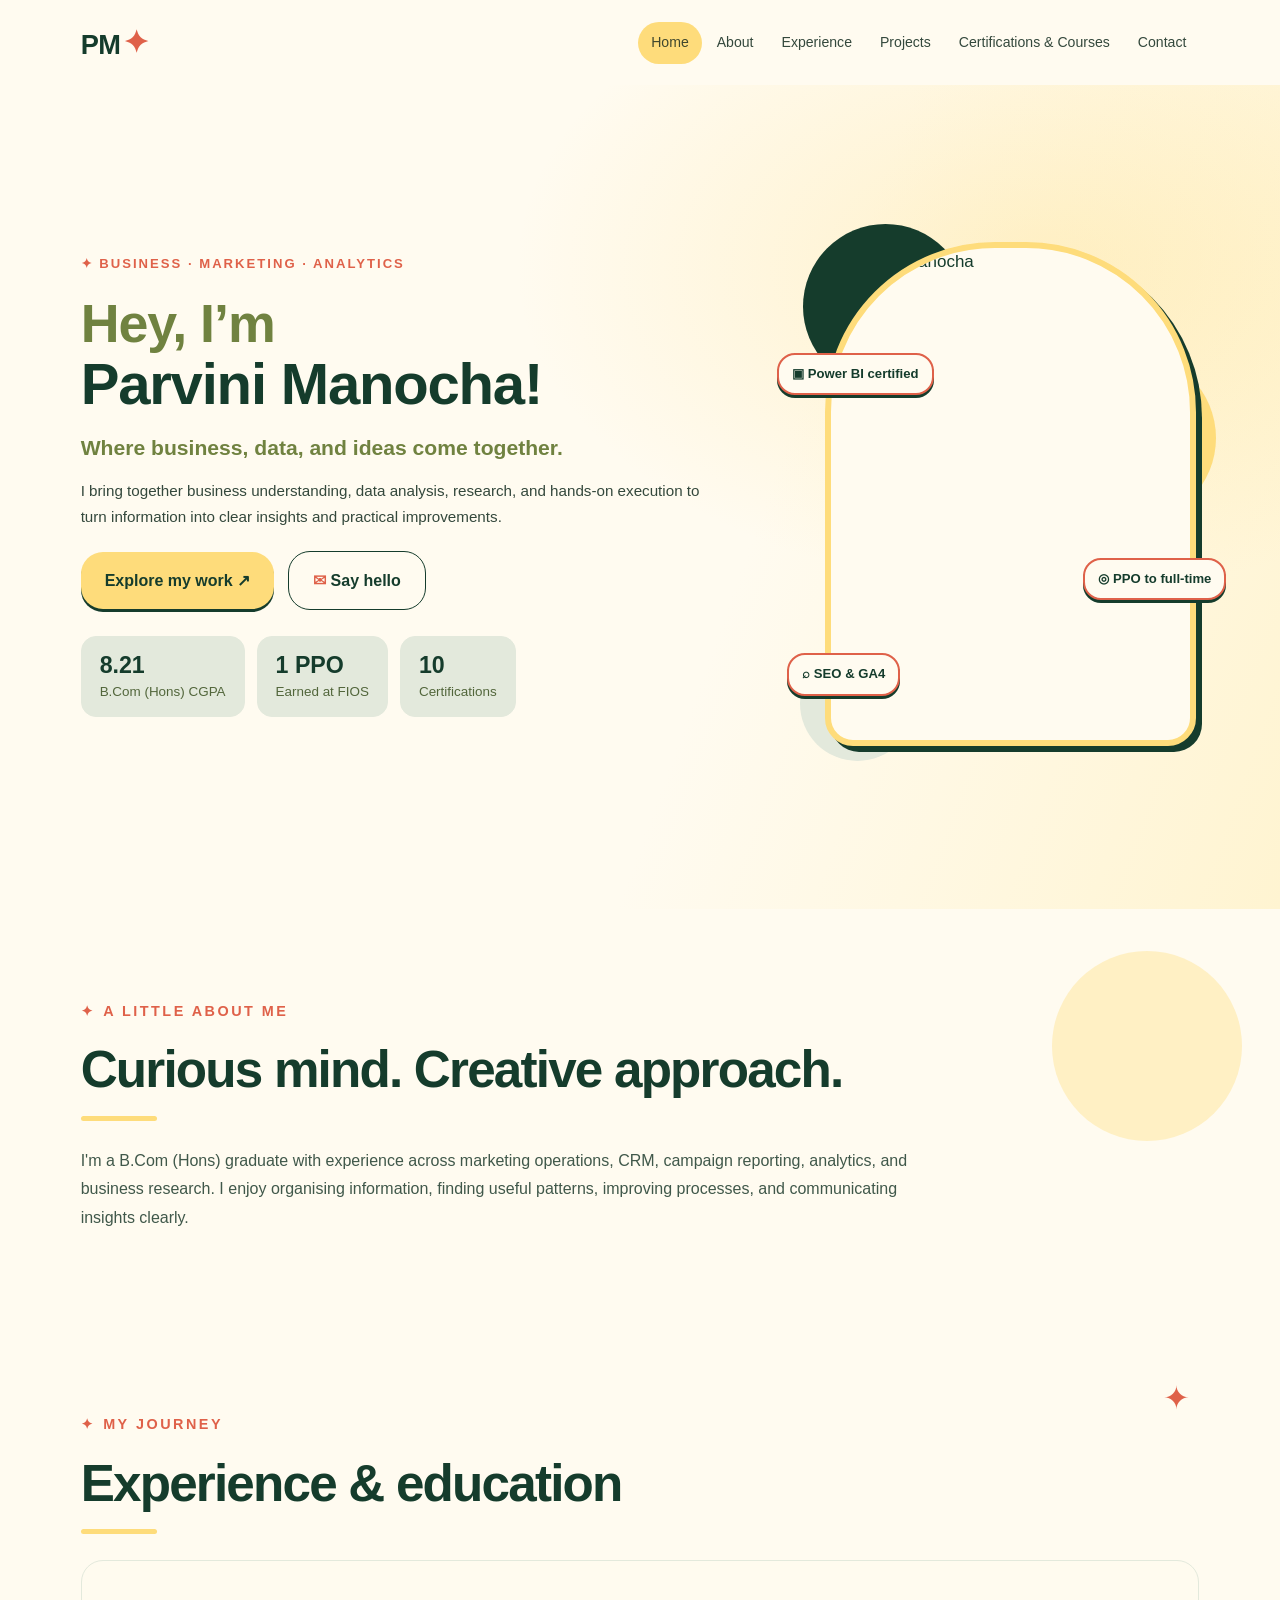
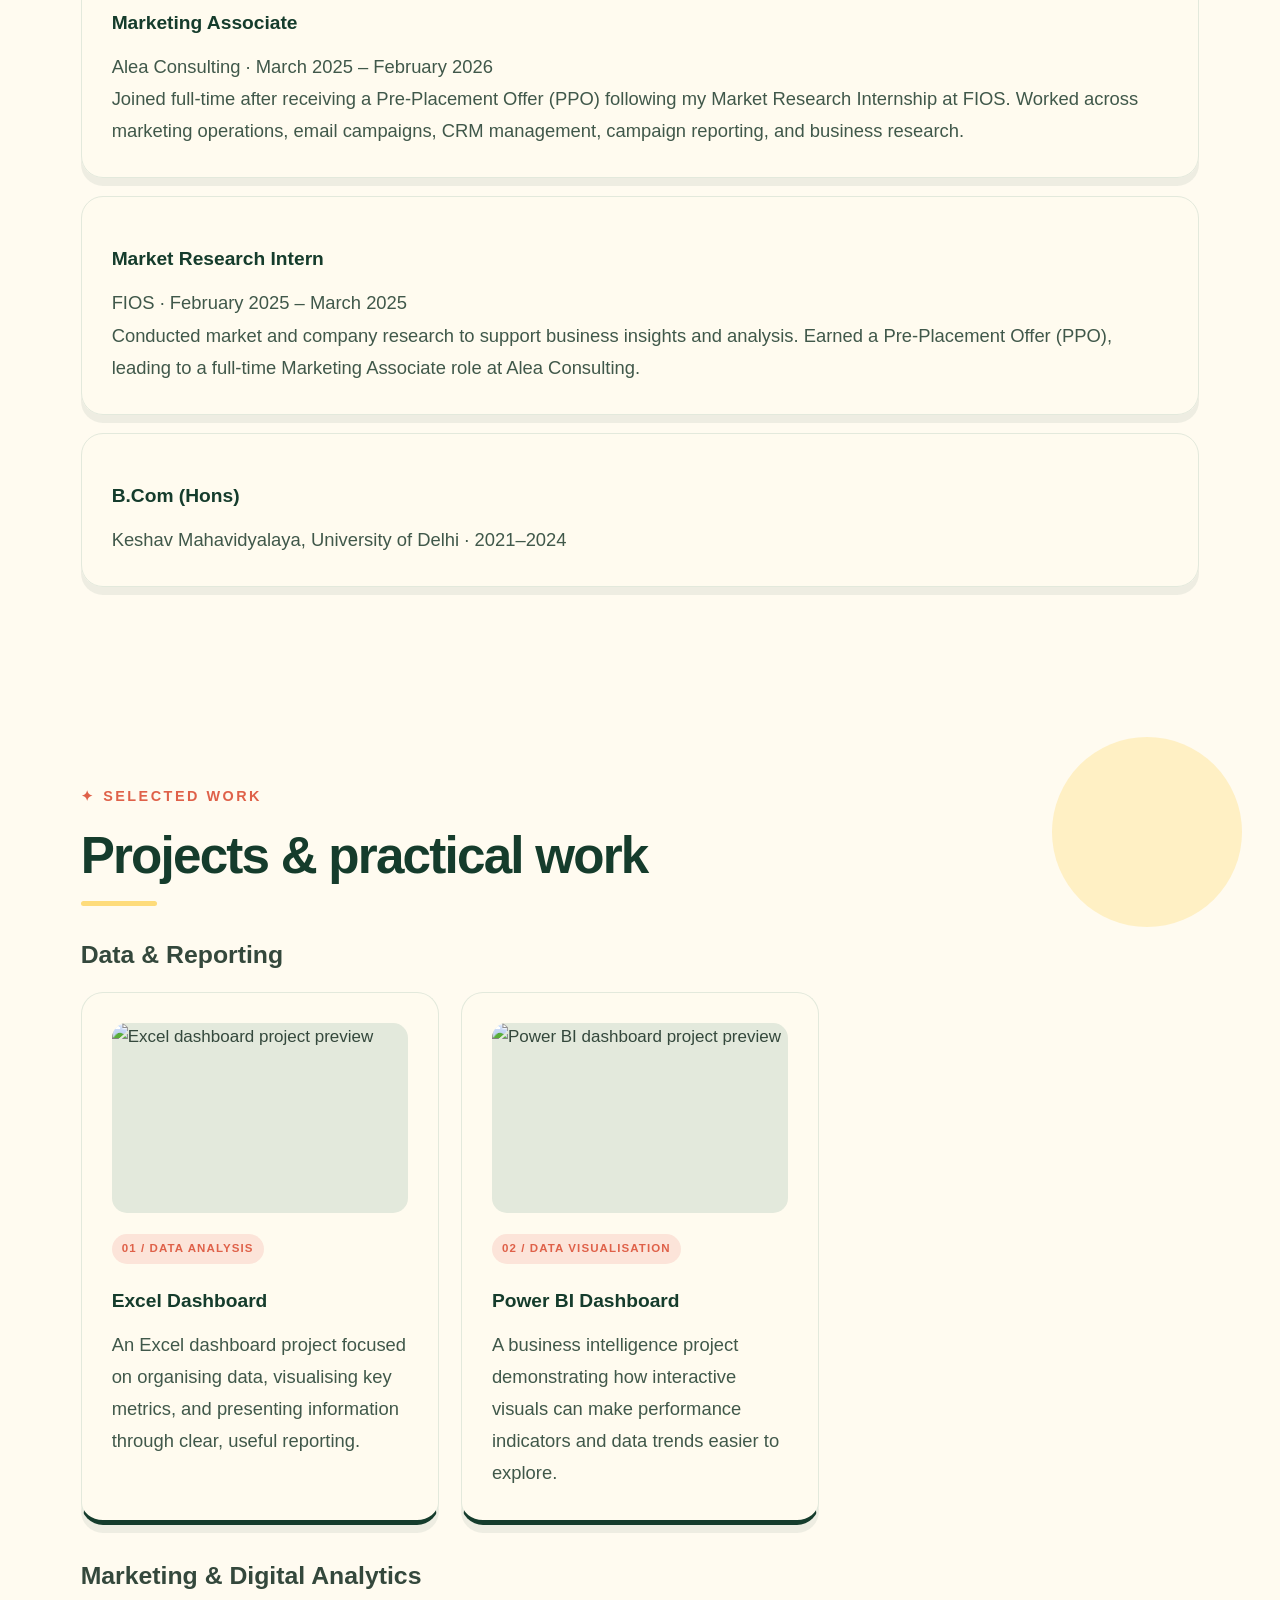
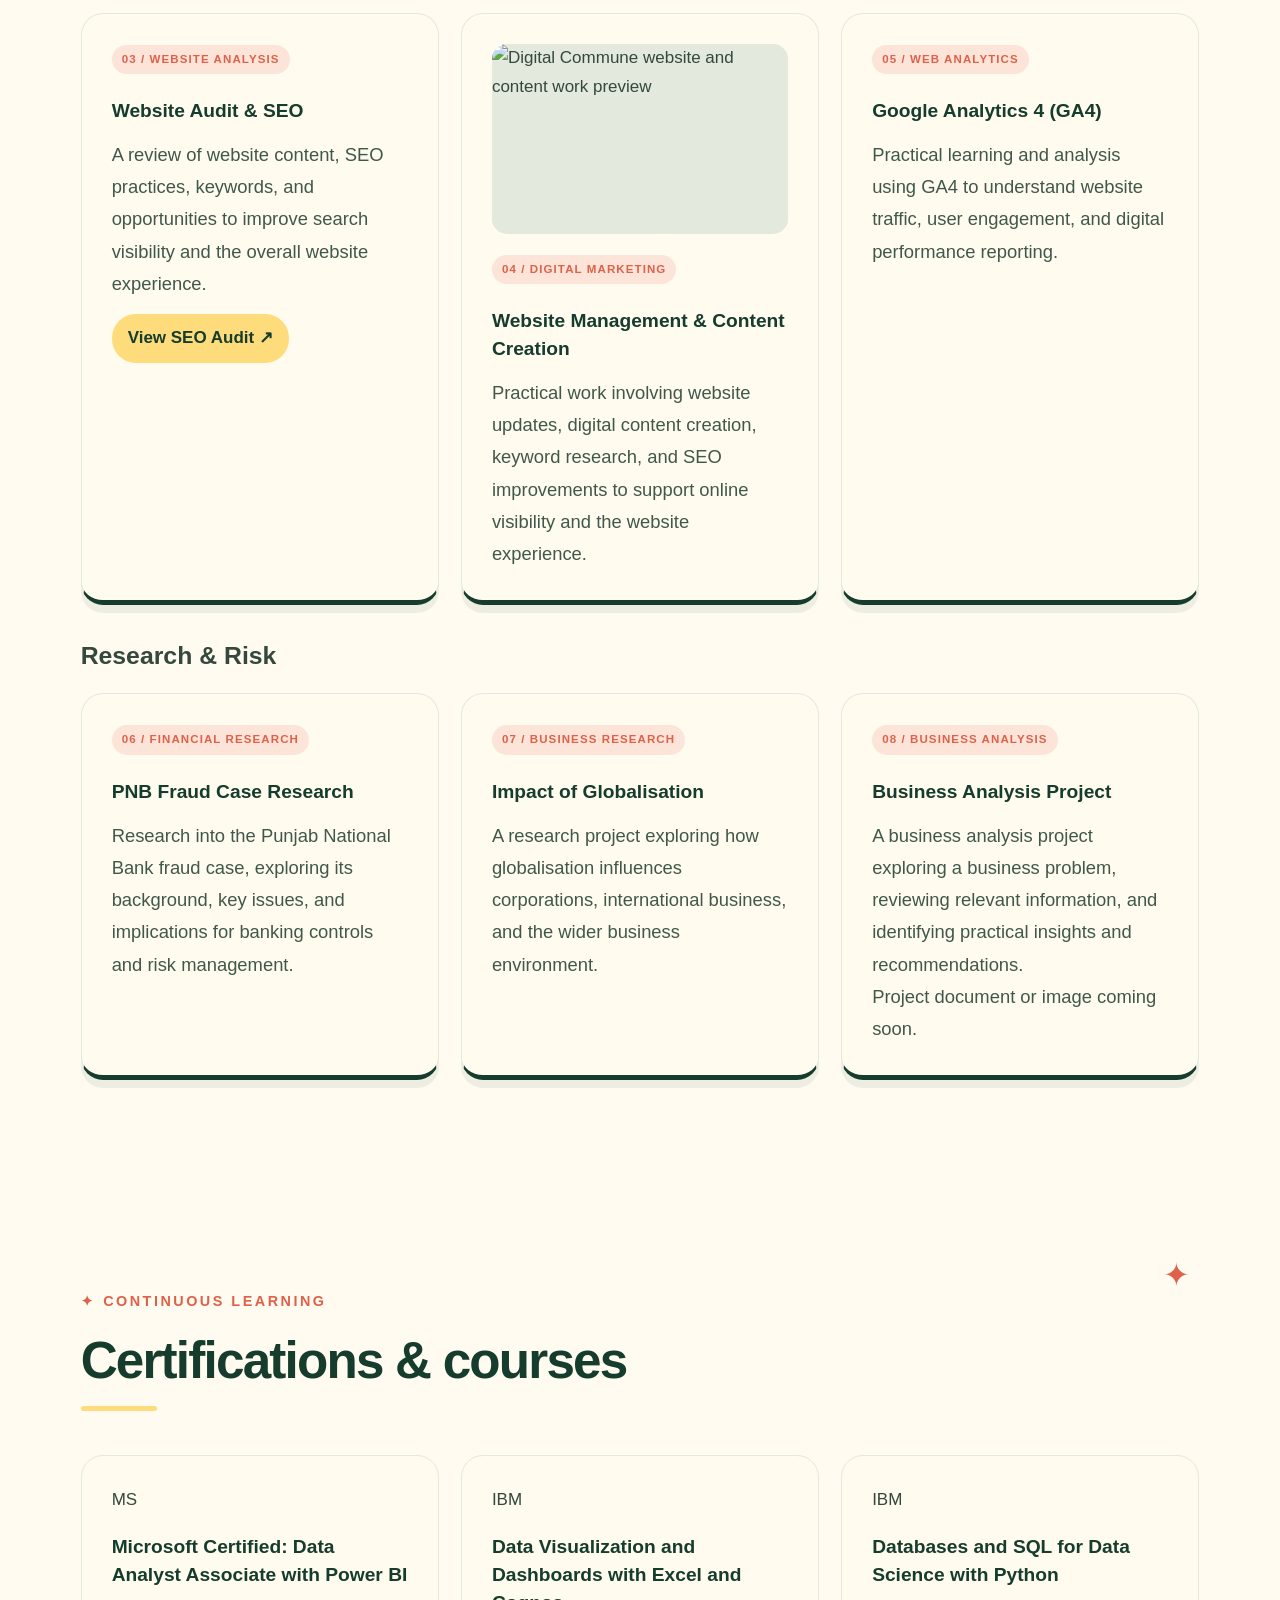
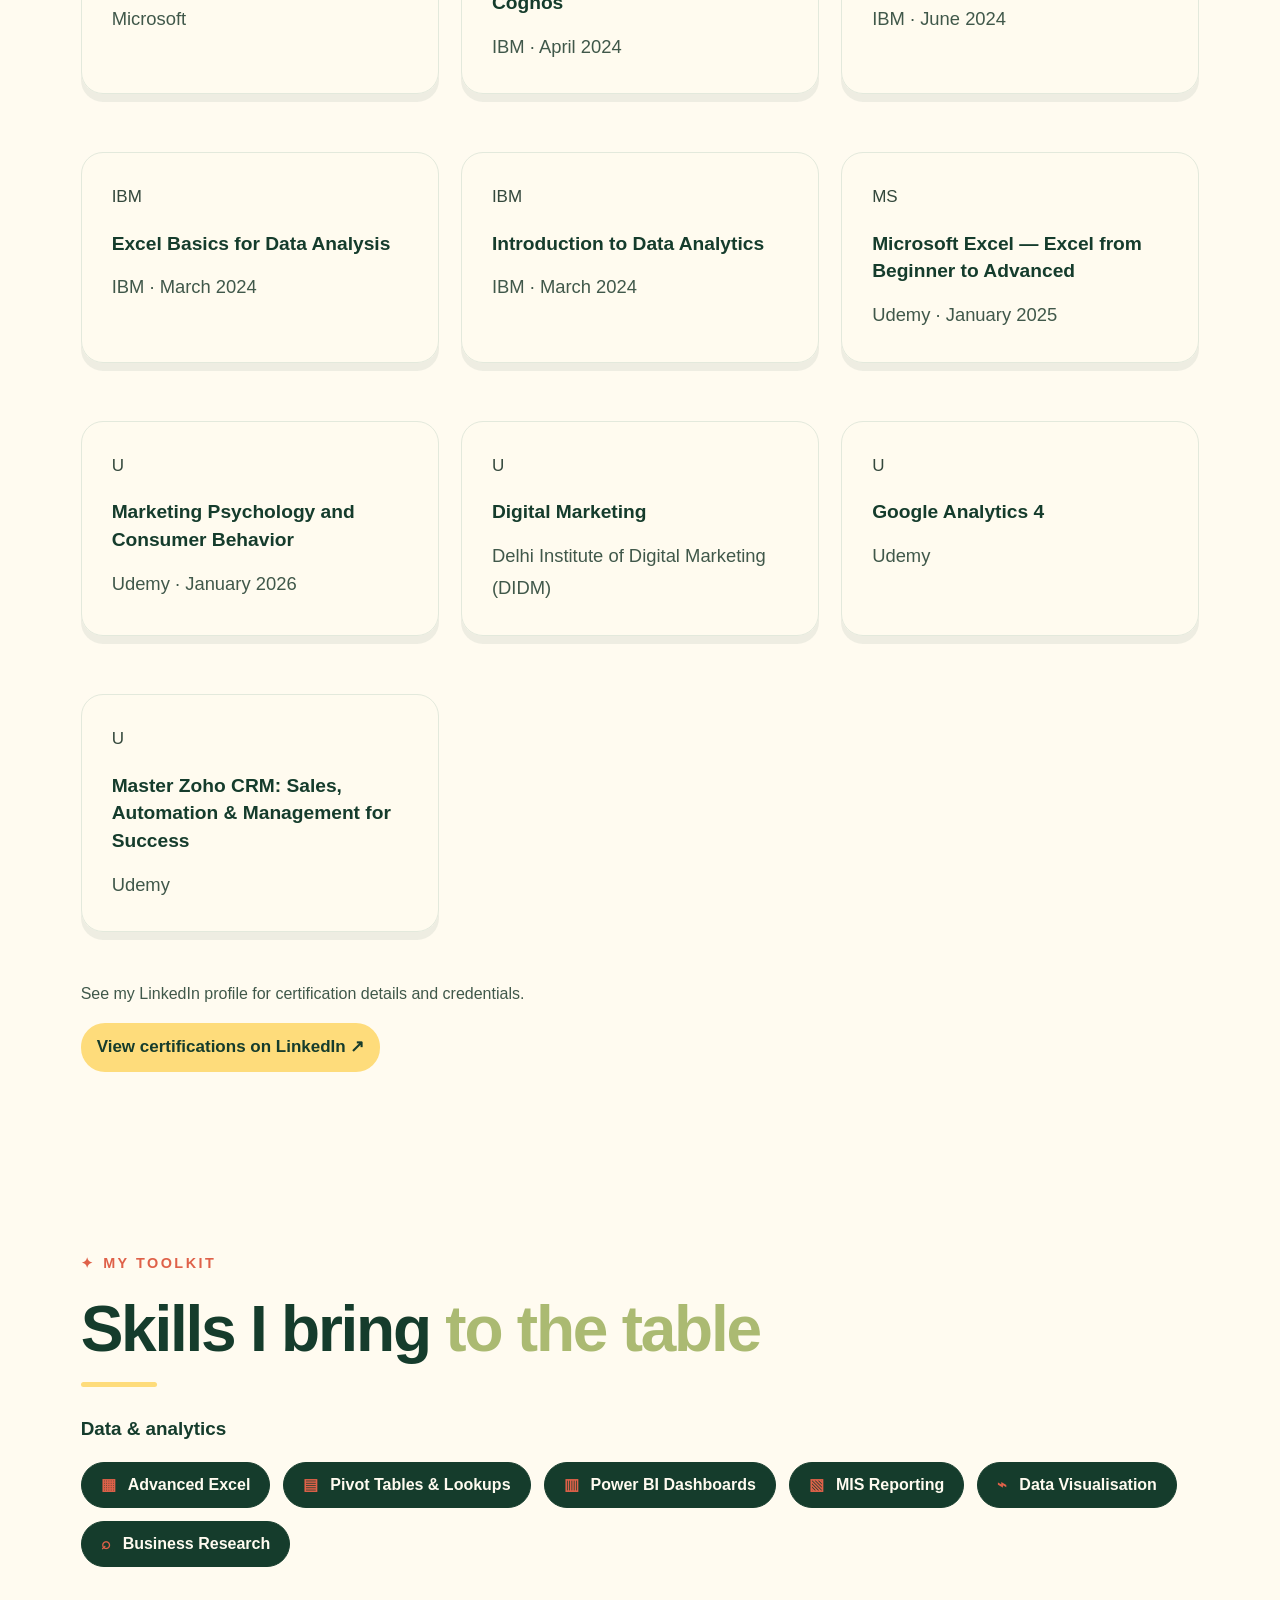
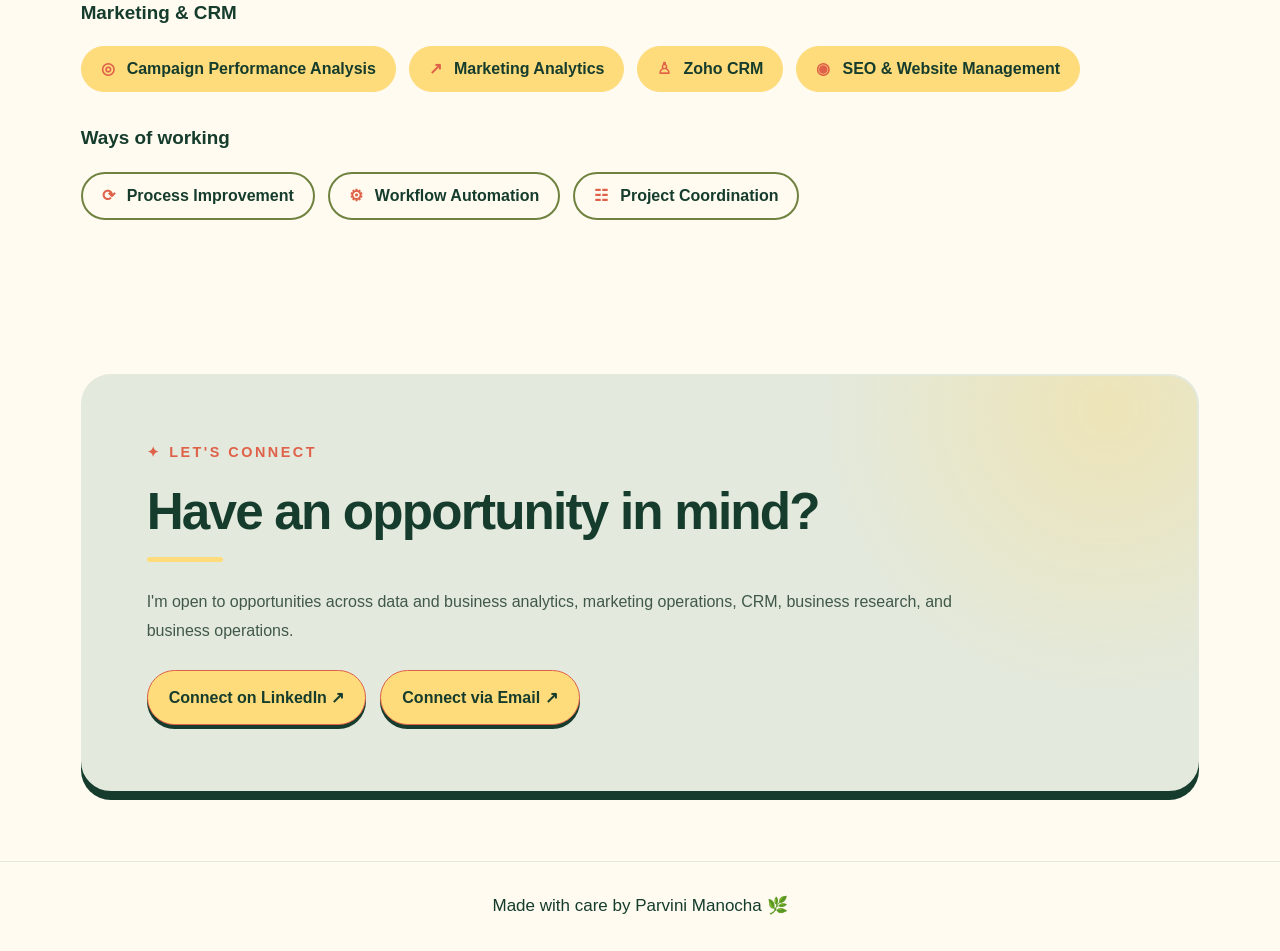
==== index.html @ 917cc1f6 "Restyle certifications section to match reference" ====
<!DOCTYPE html>
<html lang="en">
<head>
  <meta charset="UTF-8">
  <meta name="viewport" content="width=device-width, initial-scale=1.0">
  <title>Parvini Manocha | Portfolio</title>
  <meta name="description" content="Business insights. Marketing impact. Analytical thinking, creative problem-solving, and meaningful outcomes.">
  <link rel="stylesheet" href="style.css">
</head>
<body>
  <header class="navbar">
    <a class="logo" href="#" aria-label="Parvini home">PM<span class="logo-sparkle">✦</span></a>
    <nav>
      <a href="#home">Home</a>
      <a href="#about">About</a>
      <a href="#experience">Experience</a>
      <a href="#projects">Projects</a>
      <a href="#certifications">Certifications & Courses</a>
      <a href="#contact">Contact</a>
    </nav>
  </header>

  <main>
    <section id="home" class="hero">
      <div class="hero-text">
        <p class="eyebrow">BUSINESS · MARKETING · ANALYTICS</p>
        <h1><span class="hero-greeting">Hey, I’m</span><span class="hero-name">Parvini Manocha!</span></h1>
        <p class="tagline">Where business, data, and ideas come together.</p>
        <p class="intro">I bring together business understanding, data analysis, research, and hands-on execution to turn information into clear insights and practical improvements.</p>
        <div class="hero-actions">
          <a class="button explore-button" href="#projects">Explore my work ↗</a>
          <a class="button hello-button" href="mailto:parvinimanocha@gmail.com">✉ Say hello</a>
        </div>
        <div class="hero-stats" aria-label="Highlights">
          <div class="stat-card"><strong>8.21</strong><span>B.Com (Hons) CGPA</span></div>
          <div class="stat-card"><strong>1 PPO</strong><span>Earned at FIOS</span></div>
          <div class="stat-card"><strong>10</strong><span>Certifications</span></div>
        </div>
      </div>
      <div class="hero-image">
        <span class="hero-circle circle-lightgreen" aria-hidden="true"></span>
        <span class="hero-circle circle-yellow" aria-hidden="true"></span>
        <span class="hero-circle circle-coral" aria-hidden="true"></span>
        <img class="profile-photo" src="parviniimg.png" alt="Parvini Manocha" />
        <div class="photo-badge badge-powerbi">▣ Power BI certified</div>
        <div class="photo-badge badge-seo">⌕ SEO &amp; GA4</div>
        <div class="photo-badge badge-ppo">◎ PPO to full-time</div>
      </div>
    </section>
    <section id="about" class="section">
      <p class="eyebrow">A LITTLE ABOUT ME</p>
      <h2>Curious mind. Creative approach.</h2>
      <p>I'm a B.Com (Hons) graduate with experience across marketing operations, CRM, campaign reporting, analytics, and business research. I enjoy organising information, finding useful patterns, improving processes, and communicating insights clearly.</p>
    </section>

    <section id="experience" class="section">
      <p class="eyebrow">MY JOURNEY</p>
      <h2>Experience & education</h2>
      <div class="info-card">
        <h3>Marketing Associate</h3>
        <p>Alea Consulting · March 2025 – February 2026</p>
        <p>Joined full-time after receiving a Pre-Placement Offer (PPO) following my Market Research Internship at FIOS. Worked across marketing operations, email campaigns, CRM management, campaign reporting, and business research.</p>
      </div>
      <div class="info-card">
        <h3>Market Research Intern</h3>
        <p>FIOS · February 2025 – March 2025</p>
        <p>Conducted market and company research to support business insights and analysis. Earned a Pre-Placement Offer (PPO), leading to a full-time Marketing Associate role at Alea Consulting.</p>
      </div>
      <div class="info-card">
        <h3>B.Com (Hons)</h3>
        <p>Keshav Mahavidyalaya, University of Delhi · 2021–2024</p>
      </div>
    </section>

    <section id="projects" class="section">
      <p class="eyebrow">SELECTED WORK</p>
      <h2>Projects & practical work</h2>

      <h3 class="project-category">Data & Reporting</h3>
      <div class="project-grid">
        <div class="project-card">
          <img class="project-image" src="Excel.png" alt="Excel dashboard project preview" loading="lazy">
          <span>01 / DATA ANALYSIS</span>
          <h3>Excel Dashboard</h3>
          <p>An Excel dashboard project focused on organising data, visualising key metrics, and presenting information through clear, useful reporting.</p>
        </div>
        <div class="project-card">
          <img class="project-image" src="PowerBI.png" alt="Power BI dashboard project preview" loading="lazy">
          <span>02 / DATA VISUALISATION</span>
          <h3>Power BI Dashboard</h3>
          <p>A business intelligence project demonstrating how interactive visuals can make performance indicators and data trends easier to explore.</p>
        </div>
      </div>

      <h3 class="project-category">Marketing & Digital Analytics</h3>
      <div class="project-grid">
        <div class="project-card">
          <span>03 / WEBSITE ANALYSIS</span>
          <h3>Website Audit & SEO</h3>
          <p>A review of website content, SEO practices, keywords, and opportunities to improve search visibility and the overall website experience.</p>
          <a class="project-link" href="https://docs.google.com/document/d/1gjz4fOvQRrNuH-KPscxreZs56zF61A42dVBVCs2xBp8/edit?usp=sharing" target="_blank" rel="noopener noreferrer">View SEO Audit ↗</a>
        </div>
        <div class="project-card">
          <img class="project-image" src="thedigitalcommune.png" alt="Digital Commune website and content work preview" loading="lazy">
          <span>04 / DIGITAL MARKETING</span>
          <h3>Website Management & Content Creation</h3>
          <p>Practical work involving website updates, digital content creation, keyword research, and SEO improvements to support online visibility and the website experience.</p>
        </div>
        <div class="project-card">
          <span>05 / WEB ANALYTICS</span>
          <h3>Google Analytics 4 (GA4)</h3>
          <p>Practical learning and analysis using GA4 to understand website traffic, user engagement, and digital performance reporting.</p>
        </div>
      </div>

      <h3 class="project-category">Research & Risk</h3>
      <div class="project-grid">
        <div class="project-card">
          <span>06 / FINANCIAL RESEARCH</span>
          <h3>PNB Fraud Case Research</h3>
          <p>Research into the Punjab National Bank fraud case, exploring its background, key issues, and implications for banking controls and risk management.</p>
        </div>
        <div class="project-card">
          <span>07 / BUSINESS RESEARCH</span>
          <h3>Impact of Globalisation</h3>
          <p>A research project exploring how globalisation influences corporations, international business, and the wider business environment.</p>
        </div>
        <div class="project-card">
          <span>08 / BUSINESS ANALYSIS</span>
          <h3>Business Analysis Project</h3>
          <p>A business analysis project exploring a business problem, reviewing relevant information, and identifying practical insights and recommendations.</p>
          <p class="project-note">Project document or image coming soon.</p>
        </div>
      </div>
    </section>

    <section id="certifications" class="section">
      <p class="eyebrow">CONTINUOUS LEARNING</p>
      <h2>Certifications <span class="cert-heading-accent">&amp; courses</span></h2>
      <div class="project-grid certification-grid">
        <div class="info-card certification-card certification-featured">
          <span class="cert-logo cert-logo-ms">MS</span>
          <div><h3>Microsoft Certified: Data Analyst Associate with Power BI</h3><p>Microsoft</p></div>
        </div>
        <div class="info-card certification-card">
          <span class="cert-logo">IBM</span>
          <div><h3>Data Visualization and Dashboards with Excel and Cognos</h3><p>IBM · April 2024</p></div>
        </div>
        <div class="info-card certification-card">
          <span class="cert-logo">IBM</span>
          <div><h3>Databases and SQL for Data Science with Python</h3><p>IBM · June 2024</p></div>
        </div>
        <div class="info-card certification-card">
          <span class="cert-logo">IBM</span>
          <div><h3>Excel Basics for Data Analysis</h3><p>IBM · March 2024</p></div>
        </div>
        <div class="info-card certification-card">
          <span class="cert-logo">IBM</span>
          <div><h3>Introduction to Data Analytics</h3><p>IBM · March 2024</p></div>
        </div>
        <div class="info-card certification-card">
          <span class="cert-logo cert-logo-ms">MS</span>
          <div><h3>Microsoft Excel — Excel from Beginner to Advanced</h3><p>Udemy · January 2025</p></div>
        </div>
        <div class="info-card certification-card">
          <span class="cert-logo cert-logo-ud">U</span>
          <div><h3>Marketing Psychology and Consumer Behavior</h3><p>Udemy · January 2026</p></div>
        </div>
        <div class="info-card certification-card">
          <span class="cert-logo cert-logo-ud">U</span>
          <div><h3>Digital Marketing</h3><p>Delhi Institute of Digital Marketing (DIDM)</p></div>
        </div>
        <div class="info-card certification-card">
          <span class="cert-logo cert-logo-ud">U</span>
          <div><h3>Google Analytics 4</h3><p>Udemy</p></div>
        </div>
        <div class="info-card certification-card">
          <span class="cert-logo cert-logo-ud">U</span>
          <div><h3>Master Zoho CRM: Sales, Automation &amp; Management for Success</h3><p>Udemy</p></div>
        </div>
      </div>
      <p class="certification-note">See my LinkedIn profile for certification details and credentials.</p>
      <a class="project-link" href="https://www.linkedin.com/in/parvini-manocha-0aa1762b6/" target="_blank" rel="noopener noreferrer">View certifications on LinkedIn ↗</a>
    </section>

    <section class="section skills">
      <p class="eyebrow">MY TOOLKIT</p>
      <h2>Skills I bring <span class="skills-heading-accent">to the table</span></h2>
      <div class="skill-group">
        <h3>Data &amp; analytics</h3>
        <div class="skill-list skill-list-dark">
          <span><span class="skill-icon">▦</span><span class="skill-name">Advanced Excel</span></span>
          <span><span class="skill-icon">▤</span><span class="skill-name">Pivot Tables &amp; Lookups</span></span>
          <span><span class="skill-icon">▥</span><span class="skill-name">Power BI Dashboards</span></span>
          <span><span class="skill-icon">▧</span><span class="skill-name">MIS Reporting</span></span>
          <span><span class="skill-icon">⌁</span><span class="skill-name">Data Visualisation</span></span>
          <span><span class="skill-icon">⌕</span><span class="skill-name">Business Research</span></span>
        </div>
      </div>
      <div class="skill-group">
        <h3>Marketing &amp; CRM</h3>
        <div class="skill-list skill-list-yellow">
          <span><span class="skill-icon">◎</span><span class="skill-name">Campaign Performance Analysis</span></span>
          <span><span class="skill-icon">↗</span><span class="skill-name">Marketing Analytics</span></span>
          <span><span class="skill-icon">♙</span><span class="skill-name">Zoho CRM</span></span>
          <span><span class="skill-icon">◉</span><span class="skill-name">SEO &amp; Website Management</span></span>
        </div>
      </div>
      <div class="skill-group">
        <h3>Ways of working</h3>
        <div class="skill-list skill-list-outline">
          <span><span class="skill-icon">⟳</span><span class="skill-name">Process Improvement</span></span>
          <span><span class="skill-icon">⚙</span><span class="skill-name">Workflow Automation</span></span>
          <span><span class="skill-icon">☷</span><span class="skill-name">Project Coordination</span></span>
        </div>
      </div>
    </section>

    <section id="contact" class="section contact">
      <p class="eyebrow">LET'S CONNECT</p>
      <h2>Have an opportunity in mind?</h2>
      <p>I'm open to opportunities across data and business analytics, marketing operations, CRM, business research, and business operations.</p>
      <div class="contact-buttons">
        <a class="button" href="https://www.linkedin.com/in/parvini-manocha-0aa1762b6/" target="_blank" rel="noopener noreferrer">Connect on LinkedIn ↗</a>
        <a class="button" href="mailto:parvinimanocha@gmail.com">Connect via Email ↗</a>
      </div>
    </section>
  </main>

  <footer>Made with care by Parvini Manocha 🌿</footer>
  <script>
    (() => {
      const links = Array.from(document.querySelectorAll('.navbar nav a[href^="#"]'));
      const sections = links
        .map(link => document.querySelector(link.getAttribute('href')))
        .filter(Boolean);

      function setActive(id) {
        links.forEach(link => {
          const active = link.getAttribute('href') === '#' + id;
          link.classList.toggle('active', active);
          if (active) {
            link.setAttribute('aria-current', 'location');
          } else {
            link.removeAttribute('aria-current');
          }
        });
      }

      links.forEach(link => {
        link.addEventListener('click', () => {
          const id = link.getAttribute('href').slice(1);
          setActive(id);
        });
      });

      if ('IntersectionObserver' in window) {
        const observer = new IntersectionObserver(entries => {
          const visible = entries
            .filter(entry => entry.isIntersecting)
            .sort((a, b) => b.intersectionRatio - a.intersectionRatio)[0];
          if (visible) setActive(visible.target.id);
        }, { rootMargin: '-20% 0px -55% 0px', threshold: [0, 0.1, 0.25, 0.5] });
        sections.forEach(section => observer.observe(section));
      }

      const initialId = window.location.hash.slice(1);
      if (sections.some(section => section.id === initialId)) {
        setActive(initialId);
      }
    })();
  </script>
</body>
</html>
---- style.css ----
* {
  box-sizing: border-box;
  margin: 0;
  padding: 0;
}

body {
  font-family: "Segoe UI", Arial, sans-serif;
  background: #faf7ef;
  color: #34483c;
  line-height: 1.7;
}

h1 {
  font-size: clamp(2.5rem, 6vw, 4.5rem);
  line-height: 1.15;
  letter-spacing: -2px;
  margin-bottom: 20px;
}

p {
  font-size: 1.1rem;
}

/* Navigation */
.navbar {
  display: flex;
  justify-content: space-between;
  align-items: center;
  padding: 24px 8%;
  gap: 20px;
}

.logo {
  font-size: 1.8rem;
  font-weight: 800;
  color: #526b57;
  text-decoration: none;
}

nav {
  display: flex;
  flex-wrap: wrap;
  gap: 24px;
}

nav a {
  color: #34483c;
  text-decoration: none;
  font-size: 0.95rem;
}

/* Hero section */
.hero {
  min-height: 75vh;
  padding: 70px 10%;
  display: flex;
  align-items: center;
  justify-content: space-between;
  gap: 50px;
}

.hero-text {
  max-width: 650px;
}

.hero h1 span {
  color: #718b70;
}

.eyebrow {
  color: #718b70;
  font-size: 0.8rem;
  font-weight: 700;
  letter-spacing: 2px;
  margin-bottom: 16px;
}

.tagline {
  font-size: 1.35rem;
  margin-bottom: 16px;
}

.intro {
  max-width: 520px;
  margin-bottom: 28px;
}

.button {
  display: inline-block;
  padding: 13px 24px;
  background: #e9d985;
  color: #34483c;
  text-decoration: none;
  font-weight: 700;
  border-radius: 30px;
}

.hero-image {
  width: 300px;
  min-width: 250px;
}

.profile-photo {
  display: block;
  width: 100%;
  height: 420px;
  object-fit: cover;
  object-position: center;
  background: #eeeadf;
  border: 8px solid #e9d985;
  border-radius: 150px 150px 30px 30px;
}

/* Content sections */
.section {
  padding: 80px 10%;
  max-width: 1200px;
  margin: auto;
}

.section h2 {
  font-size: clamp(2rem, 4vw, 3rem);
  line-height: 1.2;
  margin-bottom: 24px;
}

.info-card,
.project-card {
  padding: 28px;
  margin: 18px 0;
  background: #fffdf8;
  border: 1px solid #e5e4d7;
  border-radius: 20px;
}

.project-grid {
  display: grid;
  grid-template-columns: repeat(auto-fit, minmax(220px, 1fr));
  gap: 20px;
}

.project-card {
  margin: 0;
  border-bottom: 5px solid #d9e2d3;
  overflow: hidden;
}

.project-image {
  display: block;
  width: 100%;
  height: 190px;
  object-fit: contain;
  object-position: center;
  margin: 0 0 22px;
  border-radius: 12px;
  background: #f3f1e9;
}

.project-card span {
  color: #718b70;
  font-size: 0.75rem;
  font-weight: 700;
}

.project-card h3,
.info-card h3 {
  margin: 18px 0 14px;
  line-height: 1.45;
}

.skill-list {
  display: flex;
  flex-wrap: wrap;
  gap: 12px;
}

.skill-list span {
  padding: 10px 18px;
  background: #e3e9dc;
  border-radius: 25px;
}

.contact {
  background: #eef0e7;
  border-radius: 30px;
  margin-bottom: 50px;
}

.contact p:not(.eyebrow) {
  margin-bottom: 24px;
}

.contact-buttons {
  display: flex;
  flex-direction: column;
  align-items: flex-start;
  gap: 14px;
}

footer {
  text-align: center;
  padding: 30px;
  color: #718b70;
}

@media (max-width: 700px) {
  .navbar {
    flex-direction: column;
  }

  nav {
    justify-content: center;
    gap: 14px;
  }

  .hero {
    flex-direction: column;
    text-align: center;
    padding: 45px 7%;
  }

  .hero-image {
    width: min(300px, 100%);
  }

  .section {
    padding: 55px 7%;
  }
}




/* Refined portfolio hero design */
body {
  background: #f5faf6;
  color: #153c2c;
  font-family: "Segoe UI", Arial, sans-serif;
}

.navbar {
  padding: 18px 7%;
  background: rgba(245, 250, 246, 0.96);
}

.logo {
  color: #153c2c;
  font-size: 1.55rem;
  letter-spacing: -1px;
}

.logo::first-letter {
  color: #153c2c;
}

nav {
  gap: 10px;
  align-items: center;
}

nav a {
  font-size: 0.86rem;
  padding: 9px 14px;
  border-radius: 24px;
  transition: background 0.2s ease, color 0.2s ease;
}

nav a:hover,
nav a:focus-visible {
  background: #153c2c;
  color: #fffdf8;
}

.hero {
  position: relative;
  overflow: hidden;
  min-height: 660px;
  padding: 68px 7% 76px;
  gap: clamp(32px, 6vw, 80px);
  background:
    radial-gradient(ellipse at 83% 20%, rgba(249, 231, 164, 0.48), transparent 34%),
    linear-gradient(115deg, #f0f8f2 0%, #f7faf5 64%, #fff8df 100%);
}

.hero-text {
  flex: 1 1 58%;
  max-width: 680px;
  position: relative;
  z-index: 1;
}

.availability {
  display: inline-flex;
  align-items: center;
  gap: 8px;
  margin-bottom: 22px;
  padding: 7px 14px;
  border-radius: 24px;
  background: #e3f1e7;
  color: #47795b;
  font-size: 0.82rem;
  font-weight: 650;
}

.availability-dot {
  width: 7px;
  height: 7px;
  border-radius: 50%;
  background: #e8a34c;
}

.hero h1 {
  color: #153c2c;
  font-size: clamp(2.55rem, 5.2vw, 4.25rem);
  font-weight: 800;
  letter-spacing: -2.1px;
  line-height: 1.08;
  margin-bottom: 22px;
}

.hero h1 .wave {
  color: inherit;
  white-space: nowrap;
}

.hero h1 .highlight {
  color: #153c2c;
  background: linear-gradient(transparent 66%, #f3c54b 66%, #f3c54b 91%, transparent 91%);
}

.tagline {
  color: #5c8b68;
  font-size: 1.17rem;
  font-weight: 750;
  margin-bottom: 12px;
}

.intro {
  max-width: 540px;
  color: #4c6658;
  font-size: 1rem;
  line-height: 1.75;
  margin-bottom: 24px;
}

.hero-actions {
  display: flex;
  flex-wrap: wrap;
  align-items: center;
  gap: 12px;
  margin-bottom: 26px;
}

.button {
  padding: 12px 22px;
  border: 1.5px solid #153c2c;
  font-size: 0.92rem;
  transition: transform 0.2s ease, box-shadow 0.2s ease;
}

.button:hover {
  transform: translateY(-2px);
  box-shadow: 0 7px 16px rgba(21, 60, 44, 0.12);
}

.button-primary {
  background: #153c2c;
  color: #fffdf8;
  border-color: #153c2c;
}

.button-secondary {
  background: #fffdf8;
  color: #153c2c;
}

.hero-stats {
  display: flex;
  flex-wrap: wrap;
  gap: 10px;
}

.stat-card {
  display: flex;
  flex-direction: column;
  gap: 2px;
  min-width: 112px;
  padding: 12px 15px;
  background: rgba(255, 255, 255, 0.88);
  border: 1px solid #dce9df;
  border-radius: 14px;
}

.stat-card strong {
  color: #153c2c;
  font-size: 1.2rem;
  line-height: 1.3;
}

.stat-card span {
  color: #5b7164;
  font-size: 0.75rem;
  line-height: 1.35;
}

.hero-image {
  position: relative;
  flex: 0 1 330px;
  width: min(330px, 34%);
  min-width: 250px;
  margin: 16px 12px 0 0;
}

.profile-frame {
  padding: 0;
  border: 0;
  border-radius: 0;
  background: transparent;
}

.profile-photo {
  width: 100%;
  height: 390px;
  object-fit: cover;
  object-position: center top;
  background: linear-gradient(155deg, #4d7b5c, #153c2c);
  border: 6px solid #f3bd3d;
  border-radius: 48% 48% 26px 26px;
  box-shadow: 0 12px 35px rgba(21, 60, 44, 0.08);
}

.floating-badge {
  position: absolute;
  z-index: 2;
  padding: 10px 13px;
  background: #fff;
  color: #294b39;
  border: 1px solid rgba(21, 60, 44, 0.06);
  border-radius: 13px;
  box-shadow: 0 8px 22px rgba(33, 59, 43, 0.13);
  font-size: 0.76rem;
  font-weight: 750;
  white-space: nowrap;
}

.badge-top {
  top: 17%;
  left: -18%;
}

.badge-right {
  right: -10%;
  bottom: 22%;
}

.badge-bottom {
  bottom: 8%;
  left: -12%;
}

.section {
  color: #34483c;
}

.contact-buttons {
  display: flex;
  flex-direction: column;
  align-items: flex-start;
  gap: 14px;
}

@media (max-width: 850px) {
  .hero {
    min-height: auto;
    padding: 52px 7% 60px;
    gap: 38px;
  }

  .hero-image {
    width: 290px;
    min-width: 220px;
    flex-basis: 290px;
  }

  .profile-photo {
    height: 340px;
  }

  .badge-top {
    left: -8%;
  }

  .badge-right {
    right: -5%;
  }
}

@media (max-width: 700px) {
  .navbar {
    flex-direction: column;
    padding: 18px 6%;
  }

  nav {
    justify-content: center;
    gap: 4px;
  }

  nav a {
    padding: 8px 10px;
    font-size: 0.8rem;
  }

  .hero {
    flex-direction: column;
    align-items: stretch;
    text-align: left;
    padding: 42px 7% 54px;
  }

  .hero-text {
    max-width: none;
  }

  .hero h1 {
    font-size: clamp(2.45rem, 10vw, 3.5rem);
    letter-spacing: -1.5px;
  }

  .hero-image {
    width: min(300px, 82%);
    min-width: 0;
    flex: none;
    align-self: center;
    margin: 18px 0 8px;
  }

  .profile-photo {
    height: 350px;
  }

  .hero-stats {
    gap: 8px;
  }

  .stat-card {
    min-width: 0;
    flex: 1 1 28%;
    padding: 10px;
  }

  .stat-card span {
    font-size: 0.7rem;
  }

  .badge-top {
    left: -12%;
  }

  .badge-right {
    right: -12%;
  }

  .badge-bottom {
    left: -10%;
  }
}

@media (max-width: 390px) {
  .floating-badge {
    font-size: 0.68rem;
    padding: 8px 10px;
  }

  .badge-top {
    left: -8%;
  }

  .badge-right {
    right: -7%;
  }
}


/* Larger typography and light-green portfolio theme */
:root {
  color-scheme: light;
}

body {
  background: #f0f8f0;
  color: #294b39;
  font-size: 17px;
}

.navbar {
  background: #f0f8f0;
}

.logo {
  font-size: 1.9rem;
  color: #477653;
}

nav a {
  font-size: 1rem;
}

.eyebrow {
  color: #5b9568;
  font-size: 0.9rem;
}

.tagline {
  font-size: 1.45rem;
}

.intro,
.section > p:not(.eyebrow),
.info-card p,
.project-card p,
.certification-note {
  font-size: 1.15rem;
  line-height: 1.85;
}

.section {
  padding-top: 94px;
  padding-bottom: 94px;
}

.section h2 {
  font-size: clamp(2.25rem, 4.4vw, 3.3rem);
  color: #294b39;
  margin-bottom: 30px;
}

.info-card,
.project-card {
  background: #fbfff9;
  border-color: #d5e7d5;
  padding: 32px;
  border-radius: 22px;
}

.info-card h3,
.project-card h3 {
  font-size: 1.4rem;
}

.project-card span {
  font-size: 0.85rem;
  color: #5b9568;
}

.project-category {
  font-size: 1.55rem;
  margin: 28px 0 18px;
}

.skill-list span {
  background: #dcefdc;
  font-size: 1.05rem;
  padding: 12px 20px;
}

.contact {
  background: #e2f1e2;
}

.button {
  font-size: 1rem;
  background: #d5ebd5;
  color: #294b39;
  border-color: #b9d9bc;
  padding: 14px 26px;
}

.hero h1 span {
  color: #5b9568;
}

.profile-photo {
  border-color: #c6e4c8;
}

.project-card {
  border-bottom-color: #c6e4c8;
}

@media (max-width: 700px) {
  body {
    font-size: 16px;
  }

  .section {
    padding-top: 65px;
    padding-bottom: 65px;
  }

  .section h2 {
    font-size: clamp(2rem, 8vw, 2.7rem);
  }

  .info-card,
  .project-card {
    padding: 24px;
  }

  .intro,
  .section > p:not(.eyebrow),
  .info-card p,
  .project-card p,
  .certification-note {
    font-size: 1.05rem;
  }
}


/* Highlight the current navigation section */
nav a {
  transition: background-color 0.2s ease, color 0.2s ease;
}

nav a.active,
nav a[aria-current="location"] {
  background: #20cfe0;
  color: #10202b;
  border-radius: 24px;
}

nav a.active:hover,
nav a[aria-current="location"]:hover {
  background: #20cfe0;
  color: #10202b;
}


/* Warm yellow active navigation and smooth scrolling */
html {
  scroll-behavior: smooth;
  scroll-padding-top: 24px;
}

nav a.active,
nav a[aria-current="location"] {
  background: #f3d66b;
  color: #294b39;
  border-radius: 24px;
}

nav a.active:hover,
nav a[aria-current="location"]:hover {
  background: #f3d66b;
  color: #294b39;
}

@media (prefers-reduced-motion: reduce) {
  html {
    scroll-behavior: auto;
  }
}


/* Set the active navigation highlight to light green */
nav a.active,
nav a[aria-current="location"] {
  background: #dcefdc;
  color: #294b39;
  border-radius: 24px;
}

nav a.active:hover,
nav a[aria-current="location"]:hover {
  background: #dcefdc;
  color: #294b39;
}


/* June-inspired palette: Sweet Daisy, Honeysuckle, Fuzzy Peach, Moss Green, Sage, Coral Blush */
body {
  background: #FFFBF0;
  color: #3f472e;
}

.navbar {
  background: #FFFBF0;
}

.logo,
.hero h1,
.section h2,
.info-card h3,
.project-card h3 {
  color: #526536;
}

.hero {
  background:
    radial-gradient(ellipse at 83% 20%, rgba(254, 220, 123, 0.35), transparent 35%),
    linear-gradient(115deg, #FFFBF0 0%, #FFFBF0 62%, #fff2d0 100%);
}

.hero h1 span,
.eyebrow,
.tagline,
.project-card span,
footer {
  color: #708240;
}

.button {
  background: #FEDC7B;
  color: #3f472e;
  border-color: #e9c65f;
}

.button-primary {
  background: #708240;
  color: #FFFBF0;
  border-color: #708240;
}

.button-secondary {
  background: #FEDC7B;
  color: #3f472e;
  border-color: #e9c65f;
}

.profile-photo {
  border-color: #FEDC7B;
  background: #ABBA72;
}

.info-card,
.project-card {
  background: #fffdf7;
  border-color: #e8e2c9;
}

.project-card {
  border-bottom-color: #ABBA72;
}

.project-image {
  background: #f5f0df;
}

.skill-list span {
  background: #ABBA72;
  color: #303a20;
}

.contact {
  background: #e8edda;
}

.contact .button {
  background: #FEDC7B;
  border-color: #e9c65f;
  color: #3f472e;
}

nav a:hover,
nav a:focus-visible {
  background: #ABBA72;
  color: #303a20;
}

nav a.active,
nav a[aria-current="location"],
nav a[aria-current="page"] {
  background: #FEDC7B;
  color: #3f472e;
  border-radius: 24px;
}

nav a.active:hover,
nav a[aria-current="location"]:hover,
nav a[aria-current="page"]:hover {
  background: #FEDC7B;
  color: #3f472e;
}

.home-hero {
  background:
    radial-gradient(ellipse at 85% 18%, rgba(254, 220, 123, 0.35), transparent 34%),
    linear-gradient(115deg, #FFFBF0 0%, #FFFBF0 64%, #fff2d0 100%);
}

.home-copy h1,
.home-copy h1 span {
  color: #708240;
}

.home-lead {
  color: #708240;
}

.home-actions .button:first-child {
  background: #FEDC7B;
  border-color: #e9c65f;
}

.home-actions .button:last-child {
  background: transparent;
  border-color: #ABBA72;
}

.home-photo {
  border-color: #ABBA72;
}

.home-note {
  color: #3f472e;
  background: #ABBA72;
}

@media (max-width: 700px) {
  .hero {
    background:
      radial-gradient(ellipse at 83% 20%, rgba(254, 220, 123, 0.25), transparent 35%),
      linear-gradient(115deg, #FFFBF0 0%, #FFFBF0 62%, #fff2d0 100%);
  }
}


/* Add peach and coral accents without changing the overall palette */
.hero .button,
.home-actions .button:last-child {
  box-shadow: 0 5px 0 rgba(244, 144, 105, 0.18);
}

.hero .eyebrow::before,
.home-copy .eyebrow::before {
  content: "✦ ";
  color: #DF6149;
}

.info-card {
  box-shadow: inset 4px 0 0 #F49069;
}

.project-card:nth-of-type(2n) {
  box-shadow: inset 4px 0 0 #F49069;
}

.project-card:nth-of-type(3n) {
  box-shadow: inset 4px 0 0 #DF6149;
}

.project-card span {
  display: inline-block;
  background: #FCE4D9;
  color: #984a37;
  border-radius: 999px;
  padding: 5px 10px;
}

.contact {
  border-top: 4px solid #DF6149;
}

.home-note {
  border-top: 4px solid #DF6149;
}

.home-actions .button:last-child {
  background: #FCE4D9;
  border-color: #F49069;
  color: #633e32;
}

nav a:hover,
nav a:focus-visible {
  box-shadow: inset 0 -3px 0 #F49069;
}


/* Wordmark: Parvini with a coral-blush sparkle */
.navbar .logo {
  color: #708240;
  font-size: clamp(1.35rem, 2.2vw, 1.8rem);
  letter-spacing: -0.5px;
  white-space: nowrap;
}
.navbar .logo-sparkle {
  color: #52663B;
  display: inline-block;
  font-size: 1.15em;
  margin-left: 3px;
  vertical-align: 0.02em;
}


/* Portfolio refinements: compact dark-green PM mark, coral accents, lifted hero and larger portrait */
.navbar .logo { color: #52663B; }
.navbar .logo-sparkle { color: #52663B; }
.home-hero, .hero {
  padding-top: 34px;
  padding-bottom: 44px;
  align-items: center;
}
.home-photo { width: min(360px, 34vw); max-width: 100%; border-color: #DF6149; }
.home-photo-wrap { transform: translateY(-10px); }
.home-actions .button:first-child, .hero .button, .button {
  background: #DF6149;
  border-color: #DF6149;
  color: #FFFBF0;
}
.home-actions .button:last-child { background: transparent; border-color: #DF6149; color: #DF6149; }
.home-note { border-top-color: #DF6149; }
.home-hero { background: radial-gradient(ellipse at 85% 18%, rgba(223, 97, 73, 0.13), transparent 34%), #FFFBF0; }
@media (max-width: 700px) { .home-photo { width: min(320px, 78vw); } }
/* Corner doodles, deliberately kept away from the main text and portrait */
.home-hero { position: relative; overflow: hidden; }
.home-hero::before, .home-hero::after { position: absolute; pointer-events: none; z-index: 0; font-family: cursive; font-weight: 400; line-height: 1; }
.home-hero::before { content: "〰"; top: 12px; left: 22px; color: #DF6149; font-size: 42px; transform: rotate(-35deg); }
.home-hero::after { content: "〰"; right: 22px; bottom: 14px; color: #52663B; font-size: 38px; transform: rotate(145deg); }
.home-copy, .home-photo-wrap { position: relative; z-index: 1; }


/* Separate the greeting from the name in the main hero */
.hero h1 .hero-greeting {
  display: block;
  font-size: 0.72em;
  line-height: 1.15;
  letter-spacing: -1px;
  color: #153c2c;
}
.hero h1 .hero-name {
  display: block;
}


/* Hero heading contrast: greeting in lighter green, name in dark green */
.hero h1 .hero-greeting { color: #708240; }
.hero h1 .hero-name { color: #153c2c; }


/* Make the full BUSINESS · MARKETING · ANALYTICS eyebrow red */
.home-copy .eyebrow,
.hero .eyebrow,
.eyebrow {
  color: #DF6149;
}
.home-copy .eyebrow::before,
.hero .eyebrow::before {
  color: #DF6149;
}


/* Keep both PM letters and sparkle the same dark green */
.navbar .logo,
.navbar .logo-sparkle {
  color: #153c2c !important;
}


/* Yellow sparkle icon beside LET'S CONNECT */
.contact .eyebrow::before {
  color: #FEDC7B !important;
}


/* Highlight Explore My Work and give the portrait more space, shifted left */
.home-actions .button:first-child {
  background: #FEDC7B !important;
  border-color: #FEDC7B !important;
  color: #153c2c !important;
}
.home-photo-wrap {
  flex: 0 1 440px !important;
  width: min(440px, 40vw) !important;
  transform: translate(-34px, -10px);
}
.home-photo {
  width: 100% !important;
  max-width: 100%;
  height: min(68vh, 540px);
}
@media (max-width: 760px) {
  .home-photo-wrap {
    flex: 0 1 auto !important;
    width: min(350px, 84vw) !important;
    transform: translateY(-6px);
  }
  .home-photo {
    height: 360px;
  }
}


/* Main portfolio hero: yellow CTA, larger portrait, and cleaner text spacing */
.hero .button:first-of-type {
  background: #FEDC7B !important;
  border-color: #FEDC7B !important;
  color: #153c2c !important;
}
.hero-image {
  width: min(390px, 34vw) !important;
  min-width: 300px;
  flex: 0 0 auto;
}
.profile-photo {
  height: min(560px, 68vh) !important;
}
@media (max-width: 760px) {
  .hero-image {
    width: min(350px, 82vw) !important;
    min-width: 0;
  }
  .profile-photo {
    height: 390px !important;
  }
}


/* Tighten the top of the main hero so the content sits higher */
.hero {
  min-height: 0 !important;
  padding-top: 24px !important;
  padding-bottom: 48px !important;
  position: relative;
  overflow: hidden;
}
.hero-text, .hero-image {
  position: relative;
  z-index: 1;
}



/* Hero action buttons, achievement cards and photo badges */
.hero-actions {
  display: flex;
  flex-wrap: wrap;
  align-items: center;
  gap: 12px;
  margin-bottom: 24px;
}
.hero .explore-button {
  background: #FEDC7B !important;
  color: #153c2c !important;
  border: 2px solid #DF6149 !important;
  box-shadow: 0 4px 0 rgba(223, 97, 73, .18);
}
.hero .hello-button {
  background: #fffdf8 !important;
  color: #153c2c !important;
  border: 1.5px solid #153c2c !important;
}
.hero-stats {
  display: flex;
  flex-wrap: wrap;
  gap: 10px;
}
.stat-card {
  min-width: 94px;
  padding: 10px 12px;
  background: rgba(255,255,255,.9);
  border: 1px solid #e3e9dc;
  border-radius: 13px;
  line-height: 1.35;
}
.stat-card strong {
  display: block;
  color: #153c2c;
  font-size: 1.1rem;
}
.stat-card span {
  display: block;
  margin-top: 4px;
  color: #607466;
  font-size: .72rem;
}
.hero-image {
  position: relative;
}
.photo-badge {
  position: absolute;
  z-index: 2;
  padding: 8px 12px;
  background: #fffdf8;
  color: #34483c;
  border: 1px solid #edf0e8;
  border-radius: 11px;
  box-shadow: 0 8px 20px rgba(21,60,44,.12);
  font-size: .72rem;
  font-weight: 700;
  white-space: nowrap;
}
.badge-powerbi { top: 14%; left: -38px; }
.badge-seo { bottom: 13%; left: -24px; }
.badge-ppo { right: -28px; bottom: 24%; }
@media (max-width: 760px) {
  .hero-stats { gap: 8px; }
  .stat-card { min-width: 85px; padding: 9px; }
  .photo-badge { font-size: .65rem; padding: 7px 9px; }
  .badge-powerbi { left: -10px; }
  .badge-seo { left: -10px; }
  .badge-ppo { right: -8px; }
}


/* Match the reference hero layout while keeping the decorative numbered dots out */
.hero .explore-button {
  border: 0 !important;
  box-shadow: 0 5px 0 #DF6149 !important;
  border-radius: 28px !important;
}
.hero .hello-button {
  border-radius: 28px !important;
}
.hero-stats .stat-card:first-child {
  background: #FEDC7B !important;
  border-color: #FEDC7B !important;
}
.hero-stats .stat-card:nth-child(2),
.hero-stats .stat-card:nth-child(3) {
  background: #E3E9DC !important;
  border-color: #E3E9DC !important;
}
.hero-image::before,
.hero-image::after,
.hero-stats .stat-card::before {
  content: none !important;
  display: none !important;
}
.photo-badge {
  border: 3px solid #153C2C !important;
  border-radius: 28px !important;
  padding: 10px 14px !important;
  box-shadow: 4px 5px 0 #153C2C !important;
  font-size: .9rem !important;
}
.badge-powerbi { top: 14%; left: -58px; }
.badge-seo { bottom: 13%; left: -42px; }
.badge-ppo { right: -42px; bottom: 24%; }
@media (max-width: 760px) {
  .photo-badge { font-size: .72rem !important; padding: 7px 10px !important; }
  .badge-powerbi { left: -12px; }
  .badge-seo { left: -12px; }
  .badge-ppo { right: -12px; }
}


/* Layered colour circles behind the portrait: yellow, coral and green */
.hero-image {
  isolation: isolate;
}
.hero-image::before {
  content: "";
  position: absolute;
  z-index: -2;
  width: 300px;
  height: 300px;
  border-radius: 50%;
  background: #FEDC7B;
  top: 8%;
  right: -58px;
  pointer-events: none;
}
.hero-image::after {
  content: "";
  position: absolute;
  z-index: -3;
  width: 250px;
  height: 250px;
  border-radius: 50%;
  background: #DF6149;
  top: 22%;
  left: -70px;
  pointer-events: none;
}
.hero-image .profile-photo {
  position: relative;
  z-index: 0;
  box-shadow: 9px 10px 0 #153C2C, -30px 28px 0 -1px #E3E9DC;
}
@media (max-width: 760px) {
  .hero-image::before {
    width: 210px;
    height: 210px;
    right: -28px;
    top: 8%;
  }
  .hero-image::after {
    width: 180px;
    height: 180px;
    left: -26px;
    top: 24%;
  }
}


/* Use three bold circles only: yellow, coral red and dark forest green */
.hero-image .profile-photo {
  box-shadow: 9px 10px 0 #153C2C !important;
}
.hero-image::before {
  background: #FEDC7B !important;
  width: 300px;
  height: 300px;
  border-radius: 50%;
  top: 8%;
  right: -58px;
  z-index: -2;
}
.hero-image::after {
  background: #DF6149 !important;
  width: 250px;
  height: 250px;
  border-radius: 50%;
  top: 22%;
  left: -70px;
  z-index: -3;
}
@media (max-width: 760px) {
  .hero-image::before { width: 210px; height: 210px; right: -28px; }
  .hero-image::after { width: 180px; height: 180px; left: -26px; }
}


/* Restore the offset sage-green circular layer shown in the reference */
.hero-image .profile-photo {
  box-shadow: 9px 10px 0 #153C2C, -30px 28px 0 -1px #E3E9DC !important;
}


/* Three decorative circles positioned where the red 1, 2, 3 marks were */
.hero-image {
  isolation: isolate;
}
.hero-image .profile-photo {
  box-shadow: 9px 10px 0 #153C2C !important;
}
.hero-image::before {
  content: "";
  position: absolute;
  z-index: -2;
  width: 92px;
  height: 92px;
  border-radius: 50%;
  background: #FEDC7B;
  top: 3%;
  left: 2%;
  pointer-events: none;
}
.hero-image::after {
  content: "";
  position: absolute;
  z-index: -3;
  width: 76px;
  height: 76px;
  border-radius: 50%;
  background: #DF6149;
  top: 37%;
  right: -4%;
  pointer-events: none;
}
@media (max-width: 760px) {
  .hero-image::before { width: 62px; height: 62px; left: 2%; top: 3%; }
  .hero-image::after { width: 54px; height: 54px; right: -2%; top: 37%; }
}


/* Explicit decorative circles at the three marked positions around the portrait */
.hero-image { position: relative !important; isolation: isolate; }
.hero-image .hero-circle {
  display: block !important;
  position: absolute !important;
  border-radius: 50% !important;
  pointer-events: none !important;
  z-index: -1 !important;
}
.hero-image .circle-lightgreen {
  width: 78px !important;
  height: 78px !important;
  background: #E3E9DC !important;
  left: -26px !important;
  bottom: -16px !important;
}
.hero-image .circle-yellow {
  width: 82px !important;
  height: 82px !important;
  background: #FEDC7B !important;
  top: -26px !important;
  left: 10px !important;
}
.hero-image .circle-coral {
  width: 68px !important;
  height: 68px !important;
  background: #DF6149 !important;
  top: 38% !important;
  right: -30px !important;
}
.hero-image .profile-photo { position: relative !important; z-index: 0 !important; }
@media (max-width: 760px) {
  .hero-image .circle-lightgreen { width: 58px !important; height: 58px !important; left: -12px !important; bottom: -10px !important; }
  .hero-image .circle-yellow { width: 58px !important; height: 58px !important; top: -12px !important; left: 8px !important; }
  .hero-image .circle-coral { width: 50px !important; height: 50px !important; right: -12px !important; top: 38% !important; }
}


/* Make all three hero stat cards larger and use one consistent palette */
.hero-stats {
  gap: 12px !important;
  margin-top: 28px !important;
}
.hero-stats .stat-card,
.hero-stats .stat-card:first-child,
.hero-stats .stat-card:nth-child(2),
.hero-stats .stat-card:nth-child(3) {
  min-width: 118px !important;
  padding: 16px 18px !important;
  background: #E3E9DC !important;
  border: 1px solid #E3E9DC !important;
  border-radius: 16px !important;
  color: #153C2C !important;
}
.hero-stats .stat-card strong {
  font-size: 1.45rem !important;
  line-height: 1.2 !important;
  color: #153C2C !important;
}
.hero-stats .stat-card span {
  font-size: .88rem !important;
  margin-top: 7px !important;
  color: #52663B !important;
}
@media (max-width: 760px) {
  .hero-stats { gap: 8px !important; margin-top: 20px !important; }
  .hero-stats .stat-card,
  .hero-stats .stat-card:first-child,
  .hero-stats .stat-card:nth-child(2),
  .hero-stats .stat-card:nth-child(3) {
    min-width: 0 !important;
    padding: 12px !important;
  }
  .hero-stats .stat-card strong { font-size: 1.2rem !important; }
  .hero-stats .stat-card span { font-size: .75rem !important; }
}


/* Make the coloured circles taller/larger and layer the main green circle behind the portrait */
.hero-image { position: relative !important; isolation: isolate !important; }
.hero-image .hero-circle {
  border-radius: 50% !important;
  z-index: -1 !important;
}
.hero-image .circle-lightgreen {
  width: 150px !important;
  height: 150px !important;
  left: -35px !important;
  bottom: -26px !important;
}
.hero-image .circle-yellow {
  width: 170px !important;
  height: 170px !important;
  top: -42px !important;
  left: 0 !important;
}
/* Largest circle: forest green, mostly visible behind the picture */
.hero-image .circle-coral {
  width: 250px !important;
  height: 250px !important;
  background: #153C2C !important;
  top: 34% !important;
  right: -54px !important;
  z-index: -2 !important;
}
.hero-image .profile-photo {
  position: relative !important;
  z-index: 0 !important;
}
@media (max-width: 760px) {
  .hero-image .circle-lightgreen { width: 95px !important; height: 95px !important; left: -15px !important; bottom: -16px !important; }
  .hero-image .circle-yellow { width: 110px !important; height: 110px !important; top: -20px !important; left: 0 !important; }
  .hero-image .circle-coral { width: 160px !important; height: 160px !important; right: -24px !important; top: 34% !important; }
}


/* Lift hero content slightly and prevent the stat cards from being clipped */
.hero {
  padding-top: 8px !important;
  padding-bottom: 60px !important;
  overflow: visible !important;
  min-height: 0 !important;
}
.hero-text {
  transform: translateY(-18px);
}
.hero-stats {
  margin-bottom: 18px !important;
}
@media (max-width: 760px) {
  .hero { padding-top: 8px !important; padding-bottom: 42px !important; }
  .hero-text { transform: translateY(-8px); }
}


/* Slightly reduce hero typography without shifting the layout upward */
.hero .hero-greeting { font-size: clamp(2.7rem, 3.5vw, 3.7rem) !important; }
.hero .hero-name { font-size: clamp(3.3rem, 5.1vw, 4.5rem) !important; }
.hero .tagline { font-size: clamp(1.25rem, 1.8vw, 1.55rem) !important; }
.hero .intro { font-size: .98rem !important; line-height: 1.7 !important; }
.hero .eyebrow { font-size: .88rem !important; }
.hero .hero-actions .button { font-size: .96rem !important; padding: 15px 25px !important; }
.hero .stat-card strong { font-size: 1.3rem !important; }
.hero .stat-card span { font-size: .82rem !important; }
/* Add a coral accent circle behind the portrait, visible at the upper-right edge */
.hero-image .circle-coral {
  background: #DF6149 !important;
  width: 105px !important;
  height: 105px !important;
  top: 2% !important;
  right: -18px !important;
  z-index: -2 !important;
}
@media (max-width: 760px) {
  .hero .hero-greeting { font-size: 2.25rem !important; }
  .hero .hero-name { font-size: 2.85rem !important; }
  .hero .tagline { font-size: 1.15rem !important; }
  .hero .intro { font-size: .92rem !important; }
  .hero .hero-actions .button { font-size: .9rem !important; padding: 12px 18px !important; }
  .hero-image .circle-coral { width: 65px !important; height: 65px !important; top: 2% !important; right: -8px !important; }
}


/* Restore the original circle placement and size */
.hero-image .circle-coral {
  width: 68px !important;
  height: 68px !important;
  background: #DF6149 !important;
  top: 38% !important;
  right: -30px !important;
  z-index: -1 !important;
}
@media (max-width: 760px) {
  .hero-image .circle-coral {
    width: 50px !important;
    height: 50px !important;
    right: -12px !important;
    top: 38% !important;
  }
}


/* Latest hero refinements requested */
.hero .hero-greeting,
.hero .hero-name,
.hero .tagline,
.hero .intro,
.hero .eyebrow,
.hero .hero-actions .button,
.hero .stat-card strong,
.hero .stat-card span {
  /* keep the current slightly smaller typography */
}
.hero .hero-greeting { margin-bottom: 0 !important; }
.hero .hello-button { color: #153C2C !important; }
.hero .hello-button::first-letter { color: #DF6149 !important; }
/* Make the yellow accent circle larger */
.hero-image .circle-yellow {
  width: 230px !important;
  height: 230px !important;
  top: -48px !important;
  left: -4px !important;
  background: #FEDC7B !important;
}
/* The other two circles become dark forest green, with the main one large and lower behind the portrait */
.hero-image .circle-lightgreen {
  width: 190px !important;
  height: 190px !important;
  left: -46px !important;
  bottom: -36px !important;
  background: #153C2C !important;
  z-index: -2 !important;
}
.hero-image .circle-coral {
  width: 300px !important;
  height: 300px !important;
  right: -58px !important;
  top: 36% !important;
  background: #153C2C !important;
  z-index: -2 !important;
}
.hero-image .profile-photo {
  position: relative !important;
  z-index: 0 !important;
}
@media (max-width: 760px) {
  .hero-image .circle-yellow {
    width: 135px !important;
    height: 135px !important;
    top: -22px !important;
    left: 0 !important;
  }
  .hero-image .circle-lightgreen {
    width: 110px !important;
    height: 110px !important;
    left: -18px !important;
    bottom: -18px !important;
  }
  .hero-image .circle-coral {
    width: 175px !important;
    height: 175px !important;
    right: -24px !important;
    top: 36% !important;
  }
}


/* Final annotated-reference adjustments: move items 1–6 slightly down and reduce their scale */
.hero .hero-actions { margin-top: 24px !important; }
.hero .hero-stats { margin-top: 24px !important; }
.hero .hero-greeting,
.hero .hero-name,
.hero .tagline,
.hero .intro { transform: translateY(3px); }
.hero .tagline { font-size: clamp(1.15rem, 1.65vw, 1.48rem) !important; }
.hero .intro { font-size: .94rem !important; line-height: 1.65 !important; }
.hero .hero-actions .button { font-size: .92rem !important; padding: 14px 23px !important; }
.hero .stat-card strong { font-size: 1.22rem !important; }
.hero .stat-card span { font-size: .78rem !important; }
/* Email glyph red, while the button text remains forest green */
.hero .hello-button { color: #153C2C !important; }
.hero .hello-button .mail-icon,
.hero .hello-button svg { color: #DF6149 !important; }
@media (max-width: 760px) {
  .hero .hero-actions .button { font-size: .88rem !important; padding: 11px 16px !important; }
  .hero .stat-card strong { font-size: 1.12rem !important; }
  .hero .stat-card span { font-size: .72rem !important; }
}
/* Circle 7: increase yellow circle. Circle 8: coral circle becomes dark green and larger/lower */
.hero-image .circle-yellow {
  width: 255px !important;
  height: 255px !important;
  top: -48px !important;
  left: -4px !important;
  background: #FEDC7B !important;
}
.hero-image .circle-coral {
  width: 320px !important;
  height: 320px !important;
  right: -56px !important;
  top: 40% !important;
  background: #153C2C !important;
  z-index: -2 !important;
}
.hero-image .circle-lightgreen {
  width: 190px !important;
  height: 190px !important;
  left: -46px !important;
  bottom: -36px !important;
  background: #153C2C !important;
  z-index: -2 !important;
}
@media (max-width: 760px) {
  .hero-image .circle-yellow { width: 145px !important; height: 145px !important; top: -22px !important; left: 0 !important; }
  .hero-image .circle-coral { width: 180px !important; height: 180px !important; right: -24px !important; top: 40% !important; }
  .hero-image .circle-lightgreen { width: 110px !important; height: 110px !important; left: -18px !important; bottom: -18px !important; }
}


/* Reference screenshot match: compact cream hero, red badge outlines, layered circles */
body { background: #FFFBF0 !important; color: #153C2C !important; }
.navbar {
  padding: 10px 6.3% !important;
  min-height: 42px !important;
  background: #FFFBF0 !important;
}
.navbar .logo { font-size: 1.2rem !important; }
.navbar .logo-sparkle { color: #DF6149 !important; }
nav { gap: 2px !important; }
nav a { font-size: .68rem !important; padding: 6px 10px !important; }
.hero {
  min-height: 0 !important;
  padding: 28px 6.3% 38px !important;
  gap: clamp(22px, 5vw, 62px) !important;
  overflow: hidden !important;
  align-items: center !important;
  background:
    radial-gradient(ellipse at 82% 22%, rgba(254,220,123,.34), transparent 36%),
    linear-gradient(110deg, #FFFBF0 0%, #FFFBF0 58%, #FFF4D1 100%) !important;
}
.hero-text { flex: 1 1 58% !important; max-width: 56% !important; transform: none !important; }
.hero .eyebrow {
  color: #DF6149 !important;
  font-size: .56rem !important;
  letter-spacing: 1.5px !important;
  margin-bottom: 8px !important;
}
.hero h1 {
  font-size: clamp(1.65rem, 3.1vw, 2.25rem) !important;
  line-height: 1.02 !important;
  letter-spacing: -1.2px !important;
  margin-bottom: 14px !important;
}
.hero .hero-greeting { font-size: 1em !important; color: #708240 !important; }
.hero .hero-name { font-size: 1.12em !important; color: #153C2C !important; }
.hero .tagline {
  font-size: clamp(.78rem, 1.35vw, 1rem) !important;
  line-height: 1.35 !important;
  color: #708240 !important;
  margin-bottom: 10px !important;
}
.hero .intro {
  max-width: 100% !important;
  font-size: clamp(.58rem, .9vw, .72rem) !important;
  line-height: 1.65 !important;
  margin-bottom: 16px !important;
  color: #34483c !important;
}
.hero .hero-actions { gap: 8px !important; margin-top: 0 !important; }
.hero .hero-actions .button {
  font-size: clamp(.55rem, .8vw, .68rem) !important;
  padding: 9px 14px !important;
  border-radius: 22px !important;
}
.hero .explore-button {
  background: #FEDC7B !important;
  color: #153C2C !important;
  border: 0 !important;
  box-shadow: 0 3px 0 #153C2C !important;
}
.hero .hello-button {
  background: #FFFBF0 !important;
  color: #153C2C !important;
  border: 1.5px solid #153C2C !important;
  box-shadow: none !important;
}
.hero .hello-button::first-letter { color: #DF6149 !important; }
.hero .hero-stats { gap: 8px !important; margin-top: 16px !important; }
.hero .stat-card,
.hero .stat-card:first-child,
.hero .stat-card:nth-child(2),
.hero .stat-card:nth-child(3) {
  min-width: 0 !important;
  padding: 8px 11px !important;
  border-radius: 11px !important;
  background: #E3E9DC !important;
  border: 1px solid #E3E9DC !important;
}
.hero .stat-card strong { font-size: clamp(.8rem, 1.35vw, 1rem) !important; color: #153C2C !important; }
.hero .stat-card span { font-size: clamp(.45rem, .7vw, .58rem) !important; margin-top: 1px !important; color: #52663B !important; }
.hero-image {
  flex: 0 0 clamp(185px, 28vw, 250px) !important;
  width: clamp(185px, 28vw, 250px) !important;
  min-width: 0 !important;
  position: relative !important;
  isolation: isolate !important;
  margin: 0 3px 0 0 !important;
}
.hero-image .profile-photo {
  width: 100% !important;
  height: clamp(245px, 36vw, 250px) !important;
  object-fit: cover !important;
  object-position: center 42% !important;
  border: 5px solid #FEDC7B !important;
  border-radius: 130px 130px 22px 22px !important;
  background: #FFFBF0 !important;
  box-shadow: 6px 6px 0 #153C2C !important;
  position: relative !important;
  z-index: 1 !important;
}
/* Backdrop circles: forest green behind upper-left, large yellow behind right, sage offset at bottom-left */
.hero-image .circle-lightgreen {
  display: block !important;
  width: 115px !important;
  height: 115px !important;
  left: -25px !important;
  bottom: -15px !important;
  background: #E3E9DC !important;
  z-index: -2 !important;
}
.hero-image .circle-yellow {
  display: block !important;
  width: 165px !important;
  height: 165px !important;
  top: -18px !important;
  left: -22px !important;
  background: #153C2C !important;
  z-index: -2 !important;
}
.hero-image .circle-coral {
  display: block !important;
  width: 170px !important;
  height: 170px !important;
  top: 22% !important;
  right: -20px !important;
  background: #FEDC7B !important;
  z-index: -3 !important;
}
/* Red outlines with forest-green offset shadows on the three floating badges */
.hero-image .photo-badge {
  position: absolute !important;
  z-index: 3 !important;
  background: #FFFBF0 !important;
  color: #153C2C !important;
  border: 2px solid #DF6149 !important;
  border-radius: 18px !important;
  padding: 5px 9px !important;
  font-size: clamp(.48rem, .72vw, .62rem) !important;
  font-weight: 700 !important;
  white-space: nowrap !important;
  box-shadow: 0 3px 0 #153C2C !important;
}
.hero-image .badge-powerbi { top: 22% !important; left: -42px !important; }
.hero-image .badge-seo { bottom: 10% !important; left: -30px !important; }
.hero-image .badge-ppo { right: -28px !important; bottom: 29% !important; }
@media (min-width: 1000px) {
  .hero { padding-top: 28px !important; padding-bottom: 38px !important; }
}
@media (max-width: 700px) {
  .navbar { padding: 10px 5% !important; }
  nav { flex-wrap: wrap !important; justify-content: center !important; }
  nav a { font-size: .65rem !important; padding: 5px 7px !important; }
  .hero { flex-direction: column !important; text-align: left !important; padding: 26px 7% 34px !important; gap: 28px !important; }
  .hero-text { max-width: 100% !important; width: 100% !important; }
  .hero-image { width: min(230px, 78vw) !important; flex-basis: auto !important; align-self: center !important; }
  .hero-image .profile-photo { height: 250px !important; }
  .hero-image .badge-powerbi { left: -24px !important; }
  .hero-image .badge-seo { left: -18px !important; }
  .hero-image .badge-ppo { right: -18px !important; }
  .hero .stat-card { padding: 8px 9px !important; }
}


/* Increase the overall hero content size to better match the requested scale */
.hero {
  padding-left: 5.5% !important;
  padding-right: 5.5% !important;
  gap: clamp(28px, 5vw, 76px) !important;
}
.hero-text { max-width: 58% !important; }
.hero .eyebrow { font-size: .68rem !important; letter-spacing: 1.8px !important; }
.hero h1 { font-size: clamp(2.1rem, 3.8vw, 3rem) !important; line-height: 1.04 !important; }
.hero .hero-greeting { font-size: 1em !important; }
.hero .hero-name { font-size: 1.12em !important; }
.hero .tagline { font-size: clamp(1rem, 1.6vw, 1.3rem) !important; }
.hero .intro { font-size: clamp(.78rem, 1.05vw, .94rem) !important; line-height: 1.7 !important; }
.hero .hero-actions .button { font-size: .82rem !important; padding: 12px 18px !important; }
.hero .hero-stats { gap: 10px !important; margin-top: 20px !important; }
.hero .stat-card,
.hero .stat-card:first-child,
.hero .stat-card:nth-child(2),
.hero .stat-card:nth-child(3) { padding: 11px 14px !important; border-radius: 13px !important; }
.hero .stat-card strong { font-size: 1.12rem !important; }
.hero .stat-card span { font-size: .68rem !important; }
.hero-image {
  flex-basis: clamp(230px, 30vw, 310px) !important;
  width: clamp(230px, 30vw, 310px) !important;
}
.hero-image .profile-photo { height: clamp(280px, 37vw, 330px) !important; }
.hero-image .badge-powerbi { left: -46px !important; }
.hero-image .badge-ppo { right: -28px !important; }
.hero-image .badge-seo { left: -32px !important; }
@media (max-width: 700px) {
  .hero { padding: 26px 7% 34px !important; }
  .hero-text { max-width: 100% !important; }
  .hero h1 { font-size: clamp(2rem, 8vw, 2.7rem) !important; }
  .hero .eyebrow { font-size: .62rem !important; }
  .hero .tagline { font-size: 1.05rem !important; }
  .hero .intro { font-size: .82rem !important; }
  .hero .hero-actions .button { font-size: .76rem !important; padding: 11px 15px !important; }
  .hero-image { width: min(270px, 78vw) !important; flex-basis: auto !important; }
  .hero-image .profile-photo { height: 285px !important; }
}


/* Balanced larger desktop hero: fill one screen without crowding or clipping */
@media (min-width: 701px) {
  .navbar { padding: 16px 6.3% !important; }
  .navbar .logo { font-size: 1.7rem !important; }
  nav a { font-size: .88rem !important; padding: 9px 13px !important; }
  .hero {
    min-height: calc(100vh - 76px) !important;
    box-sizing: border-box !important;
    padding: 42px 6.3% 48px !important;
    display: flex !important;
    align-items: center !important;
    gap: clamp(36px, 5.5vw, 92px) !important;
    overflow: hidden !important;
  }
  .hero-text { flex: 1 1 56% !important; max-width: 56% !important; }
  .hero .eyebrow { font-size: .82rem !important; letter-spacing: 2px !important; margin-bottom: 14px !important; }
  .hero h1 { font-size: clamp(3rem, 4.2vw, 4.7rem) !important; line-height: 1.02 !important; margin-bottom: 20px !important; }
  .hero .hero-greeting { font-size: 1em !important; }
  .hero .hero-name { font-size: 1.08em !important; }
  .hero .tagline { font-size: clamp(1.25rem, 1.65vw, 1.75rem) !important; line-height: 1.35 !important; margin-bottom: 16px !important; }
  .hero .intro { font-size: clamp(.95rem, 1.1vw, 1.12rem) !important; line-height: 1.7 !important; margin-bottom: 24px !important; max-width: 720px !important; }
  .hero .hero-actions { gap: 14px !important; }
  .hero .hero-actions .button { font-size: 1rem !important; padding: 15px 24px !important; }
  .hero .hero-stats { gap: 12px !important; margin-top: 26px !important; }
  .hero .stat-card,
  .hero .stat-card:first-child,
  .hero .stat-card:nth-child(2),
  .hero .stat-card:nth-child(3) { padding: 15px 18px !important; border-radius: 15px !important; }
  .hero .stat-card strong { font-size: 1.45rem !important; }
  .hero .stat-card span { font-size: .84rem !important; }
  .hero-image { flex: 0 0 clamp(300px, 29vw, 390px) !important; width: clamp(300px, 29vw, 390px) !important; }
  .hero-image .profile-photo { height: clamp(350px, 48vh, 450px) !important; border-width: 6px !important; }
  .hero-image .photo-badge { font-size: .82rem !important; padding: 8px 13px !important; }
  .hero-image .badge-powerbi { left: -48px !important; }
  .hero-image .badge-seo { left: -38px !important; }
  .hero-image .badge-ppo { right: -30px !important; }
}
@media (max-width: 700px) {
  .navbar .logo { font-size: 1.45rem !important; }
  .hero h1 { font-size: clamp(2.25rem, 9vw, 3rem) !important; }
  .hero .eyebrow { font-size: .7rem !important; }
  .hero .tagline { font-size: 1.15rem !important; }
  .hero .intro { font-size: .92rem !important; }
  .hero .hero-actions .button { font-size: .9rem !important; padding: 12px 17px !important; }
  .hero .stat-card strong { font-size: 1.2rem !important; }
  .hero .stat-card span { font-size: .75rem !important; }
}


/* Give the portrait a taller oval-rectangle arch */
@media (min-width: 701px) {
  .hero-image { flex-basis: clamp(300px, 29vw, 390px) !important; }
  .hero-image .profile-photo {
    height: clamp(410px, 56vh, 510px) !important;
    border-radius: 170px 170px 28px 28px !important;
    object-position: center 40% !important;
  }
}
@media (max-width: 700px) {
  .hero-image .profile-photo {
    height: 330px !important;
    border-radius: 140px 140px 24px 24px !important;
  }
}


/* Small decorative sparkles around the portrait */
.hero-image::before,
.hero-image::after {
  content: "✦";
  position: absolute;
  z-index: 4;
  pointer-events: none;
  line-height: 1;
  text-shadow: 0 0 1px rgba(255,251,240,.5);
}
.hero-image::before {
  content: "✦";
  top: -8%;
  right: 3%;
  color: #DF6149;
  font-size: clamp(1.25rem, 2.2vw, 2rem);
}
.hero-image::after {
  content: "✧";
  top: 3%;
  left: -11%;
  color: #708240;
  font-size: clamp(1rem, 1.6vw, 1.45rem);
}
@media (min-width: 701px) {
  .hero-image { overflow: visible !important; }
}


/* Site-wide alignment: keep every section on the same content grid as the hero */
:root { --page-gutter: 6.3%; --content-max: 1320px; }
html { scroll-behavior: smooth; scroll-padding-top: 88px; }
body { overflow-x: hidden; }
.navbar {
  width: 100% !important;
  padding-left: max(var(--page-gutter), calc((100vw - var(--content-max)) / 2)) !important;
  padding-right: max(var(--page-gutter), calc((100vw - var(--content-max)) / 2)) !important;
}
main > .section {
  width: 100% !important;
  max-width: var(--content-max) !important;
  margin-left: auto !important;
  margin-right: auto !important;
  padding: clamp(58px, 7vw, 100px) var(--page-gutter) !important;
  box-sizing: border-box !important;
}
main > .section > .eyebrow,
main > .section > h2,
main > .section > p:not(.eyebrow),
main > .section > h3,
main > .section > .info-card,
main > .section > .project-grid,
main > .section > .contact-card {
  max-width: 100% !important;
}
main > .section > .eyebrow { margin-bottom: 18px !important; }
main > .section > h2 {
  font-size: clamp(2rem, 4vw, 3.4rem) !important;
  line-height: 1.12 !important;
  margin-bottom: 26px !important;
  letter-spacing: -0.035em !important;
}
main > .section > p:not(.eyebrow) {
  max-width: 850px !important;
  font-size: clamp(1rem, 1.2vw, 1.12rem) !important;
  line-height: 1.8 !important;
}
main > .section .info-card,
main > .section .project-card {
  border-radius: 18px !important;
}
main > .section .project-grid {
  display: grid !important;
  grid-template-columns: repeat(3, minmax(0, 1fr)) !important;
  gap: 22px !important;
  align-items: stretch !important;
  margin-bottom: 30px !important;
}
main > .section .project-card {
  min-width: 0 !important;
  height: 100% !important;
}
main > .section .project-image {
  width: 100% !important;
  max-width: 100% !important;
  object-fit: cover !important;
}
main > .section .project-category {
  margin: 28px 0 16px !important;
}
@media (max-width: 900px) {
  main > .section .project-grid { grid-template-columns: repeat(2, minmax(0, 1fr)) !important; }
}
@media (max-width: 600px) {
  :root { --page-gutter: 6%; }
  .navbar {
    padding-left: 5% !important;
    padding-right: 5% !important;
    gap: 12px !important;
    flex-wrap: wrap !important;
  }
  main > .section {
    padding: 52px var(--page-gutter) !important;
  }
  main > .section > h2 { font-size: clamp(1.8rem, 8vw, 2.5rem) !important; }
  main > .section .project-grid { grid-template-columns: minmax(0, 1fr) !important; gap: 16px !important; }
}


/* Creative editorial styling carried from the first page into every content section */
main > .section {
  position: relative !important;
  isolation: isolate;
}
main > .section:nth-of-type(even)::before {
  content: "";
  position: absolute;
  z-index: -1;
  width: 190px;
  height: 190px;
  right: 3%;
  top: 42px;
  border-radius: 50%;
  background: #FEDC7B;
  opacity: .38;
}
main > .section:nth-of-type(odd)::before {
  content: "✦";
  position: absolute;
  z-index: -1;
  top: 48px;
  right: 7%;
  color: #DF6149;
  font-size: 2rem;
}
main > .section > .eyebrow {
  color: #DF6149 !important;
  letter-spacing: 2.5px !important;
  font-weight: 800 !important;
  text-transform: uppercase;
}
main > .section > h2 {
  color: #153C2C !important;
  max-width: 900px !important;
}
main > .section > h2::after {
  content: "";
  display: block;
  width: 76px;
  height: 5px;
  margin-top: 17px;
  border-radius: 8px;
  background: #FEDC7B;
}
main > .section > p:not(.eyebrow) {
  color: #40584a !important;
}
main > .section .info-card,
main > .section .project-card {
  background: rgba(255,251,240,.94) !important;
  border: 1.5px solid #E3E9DC !important;
  border-radius: 22px !important;
  box-shadow: 0 8px 0 rgba(21,60,44,.07) !important;
  padding: clamp(20px, 2.4vw, 30px) !important;
  transition: transform .2s ease, box-shadow .2s ease, border-color .2s ease;
}
main > .section .info-card:hover,
main > .section .project-card:hover {
  transform: translateY(-5px);
  border-color: #FEDC7B !important;
  box-shadow: 0 12px 0 rgba(21,60,44,.09) !important;
}
main > .section .info-card h3,
main > .section .project-card h3 {
  color: #153C2C !important;
  font-size: clamp(1.1rem, 1.5vw, 1.35rem) !important;
}
main > .section .project-card > span {
  display: inline-block;
  color: #DF6149 !important;
  letter-spacing: 1.1px;
  font-size: .72rem !important;
  margin-bottom: 5px;
}
main > .section .project-card p,
main > .section .info-card p {
  color: #40584a !important;
  line-height: 1.75 !important;
}
main > .section .project-card {
  border-bottom: 5px solid #153C2C !important;
  overflow: hidden !important;
}
main > .section .project-image {
  border-radius: 15px !important;
  background: #E3E9DC !important;
  margin-bottom: 20px !important;
}
main > .section .project-link,
main > .section > .project-link {
  display: inline-flex;
  align-items: center;
  gap: 8px;
  margin-top: 14px;
  padding: 10px 16px;
  border-radius: 24px;
  background: #FEDC7B;
  color: #153C2C !important;
  font-weight: 750;
  text-decoration: none;
}
main > .section .skill-list span {
  background: #E3E9DC !important;
  color: #153C2C !important;
  border: 1px solid #D5DECE;
  padding: 12px 19px !important;
  font-weight: 650;
  transition: transform .2s ease, background .2s ease;
}
main > .section .skill-list span:hover {
  background: #FEDC7B !important;
  transform: translateY(-3px);
}
main > .section.contact {
  width: min(calc(100% - 2 * var(--page-gutter)), var(--content-max)) !important;
  margin: 35px auto 70px !important;
  padding: clamp(34px, 5vw, 70px) !important;
  border: 2px solid #E3E9DC !important;
  border-radius: 30px !important;
  background:
    radial-gradient(circle at 92% 8%, rgba(254,220,123,.38), transparent 26%),
    #E3E9DC !important;
  box-shadow: 0 9px 0 #153C2C !important;
}
main > .section.contact::before { display: none; }
main > .section.contact .contact-buttons {
  flex-direction: row !important;
  flex-wrap: wrap !important;
  gap: 14px !important;
}
main > .section.contact .button {
  display: inline-flex;
  align-items: center;
  justify-content: center;
  background: #FEDC7B !important;
  color: #153C2C !important;
  border: 1.5px solid #153C2C !important;
  border-radius: 28px !important;
  padding: 13px 21px !important;
  box-shadow: 0 4px 0 #153C2C !important;
}
footer {
  color: #153C2C !important;
  border-top: 1px solid #E3E9DC;
  background: #FFFBF0 !important;
}
@media (prefers-reduced-motion: reduce) {
  main > .section .info-card,
  main > .section .project-card,
  main > .section .skill-list span { transition: none !important; }
}


/* Make both Let's Connect buttons use the coral-red border */
main > .section.contact .contact-buttons .button {
  border: 1.5px solid #DF6149 !important;
}


/* Add a small decorative sparkle to every section heading */
main > .section > h2::before {
  content: "✦";
  display: inline-block;
  color: #DF6149;
  font-size: .62em;
  vertical-align: .28em;
  margin-right: .45em;
  text-shadow: 1px 1px 0 #FEDC7B;
}


/* Match heading sparkles to the existing plain coral-red section sparkle */
main > .section > h2::before {
  content: "✦";
  color: #DF6149;
  text-shadow: none;
}


/* Keep sparkles only beside the coral-red section labels, not green headings */
main > .section > h2::before {
  content: none !important;
}
main > .section > .eyebrow::before {
  content: "✦";
  display: inline-block;
  color: #DF6149;
  margin-right: 8px;
}


/* Keep the Let's Connect sparkle coral red like the other section labels */
.contact .eyebrow::before {
  color: #DF6149 !important;
}


/* Skill stickers: coral-red background with dark-green text */
main > .section.skills .skill-list span {
  background: #DF6149 !important;
  color: #153C2C !important;
  border: 1px solid #DF6149 !important;
}
main > .section.skills .skill-list span:hover {
  background: #F49069 !important;
  color: #153C2C !important;
}


/* Skills section restored to the supplied reference layout and colors */
main > .section.skills .skill-group { margin: 0 0 22px !important; }
main > .section.skills .skill-group h3 {
  color: #153C2C !important;
  font-size: .98rem !important;
  font-weight: 800 !important;
  margin: 0 0 12px !important;
}
main > .section.skills .skill-list {
  display: flex !important;
  flex-wrap: wrap !important;
  align-items: center !important;
  gap: 9px !important;
}
main > .section.skills .skill-list span {
  display: inline-flex !important;
  align-items: center !important;
  width: auto !important;
  padding: 11px 16px !important;
  border-radius: 24px !important;
  font-size: .82rem !important;
  font-weight: 650 !important;
  line-height: 1.2 !important;
  box-shadow: none !important;
  transform: none !important;
}
main > .section.skills .skill-list-dark span {
  background: #153C2C !important;
  color: #FFFBF0 !important;
  border: 1px solid #153C2C !important;
}
main > .section.skills .skill-list-yellow span {
  background: #FEDC7B !important;
  color: #153C2C !important;
  border: 1px solid #FEDC7B !important;
}
main > .section.skills .skill-list-outline span {
  background: #FFFBF0 !important;
  color: #153C2C !important;
  border: 1.5px solid #708240 !important;
}


/* Skills section refinements requested from the marked-up screenshot */
main > .section.skills::before { display: none !important; }
main > .section.skills > h2 {
  font-size: clamp(2.5rem, 5vw, 4.2rem) !important;
}
main > .section.skills > h2 .skills-heading-accent {
  color: #ABBA72 !important;
}
main > .section.skills .skill-group { margin-bottom: 28px !important; }
main > .section.skills .skill-group h3 { font-size: 1.12rem !important; margin-bottom: 16px !important; }
main > .section.skills .skill-list { gap: 12px !important; }
main > .section.skills .skill-list > span {
  gap: 10px !important;
  padding: 14px 20px !important;
  font-size: .98rem !important;
}
main > .section.skills .skill-list .skill-icon {
  display: inline-block !important;
  color: #DF6149 !important;
  font-size: 1.08em !important;
  line-height: 1 !important;
}
main > .section.skills .skill-list .skill-name { color: inherit !important; }
@media (max-width: 700px) {
  main > .section.skills > h2 { font-size: clamp(2rem, 8vw, 3rem) !important; }
  main > .section.skills .skill-list > span { padding: 12px 16px !important; font-size: .9rem !important; }
}


/* Match the supplied Skills sticker reference: clean, large pills with grouped colors */
main > .section.skills .skill-list > span {
  display: inline-flex !important;
  align-items: center !important;
  gap: 12px !important;
  width: auto !important;
  padding: 15px 22px !important;
  border-radius: 999px !important;
  font-size: 1.08rem !important;
  font-weight: 650 !important;
  line-height: 1.25 !important;
  box-shadow: none !important;
  transform: none !important;
}
main > .section.skills .skill-list > span .skill-icon,
main > .section.skills .skill-list > span .skill-name {
  display: inline !important;
  padding: 0 !important;
  margin: 0 !important;
  background: transparent !important;
  border: 0 !important;
  border-radius: 0 !important;
  box-shadow: none !important;
  font-size: inherit !important;
  font-weight: inherit !important;
  line-height: inherit !important;
}
main > .section.skills .skill-list-dark > span {
  background: #153C2C !important;
  color: #FFFBF0 !important;
  border: 1px solid #153C2C !important;
}
main > .section.skills .skill-list-yellow > span {
  background: #FEDC7B !important;
  color: #153C2C !important;
  border: 1px solid #FEDC7B !important;
}
main > .section.skills .skill-list-outline > span {
  background: #FFFBF0 !important;
  color: #153C2C !important;
  border: 2px solid #708240 !important;
}
/* Keep icons legible against each pill, matching the reference image */
main > .section.skills .skill-list > span .skill-icon {
  color: inherit !important;
}
main > .section.skills .skill-group { margin-bottom: 30px !important; }
main > .section.skills .skill-group h3 { font-size: 1.18rem !important; margin-bottom: 17px !important; }
main > .section.skills .skill-list { gap: 13px !important; }
@media (max-width: 700px) {
  main > .section.skills .skill-list > span { padding: 12px 16px !important; font-size: .94rem !important; }
}


/* Final precise fix: style only each outer skill pill, not its inner icon/text spans */
main .section.skills .skill-list > span {
  display: inline-flex !important;
  flex-direction: row !important;
  align-items: center !important;
  justify-content: center !important;
  gap: 12px !important;
  width: max-content !important;
  max-width: 100% !important;
  padding: 14px 21px !important;
  margin: 0 !important;
  border-radius: 999px !important;
  font-size: 1.08rem !important;
  line-height: 1.25 !important;
  white-space: nowrap !important;
}
main .section.skills .skill-list > span .skill-icon,
main .section.skills .skill-list > span .skill-name {
  display: inline !important;
  width: auto !important;
  color: inherit !important;
  background: transparent !important;
  border: 0 !important;
  padding: 0 !important;
  margin: 0 !important;
  border-radius: 0 !important;
  box-shadow: none !important;
  text-shadow: none !important;
  font-size: inherit !important;
  line-height: inherit !important;
}
main .section.skills .skill-list-dark > span {
  background: #153C2C !important;
  color: #FFFBF0 !important;
  border: 1px solid #153C2C !important;
}
main .section.skills .skill-list-yellow > span {
  background: #FEDC7B !important;
  color: #153C2C !important;
  border: 1px solid #FEDC7B !important;
}
main .section.skills .skill-list-outline > span {
  background: #FFFBF0 !important;
  color: #153C2C !important;
  border: 2px solid #708240 !important;
}
main .section.skills .skill-list { display: flex !important; flex-wrap: wrap !important; gap: 13px !important; }
@media (max-width: 700px) {
  main .section.skills .skill-list > span { white-space: normal !important; font-size: .94rem !important; padding: 12px 16px !important; }
}


/* Slightly reduce skill sticker size and make only the icons coral red */
main .section.skills .skill-list > span {
  font-size: 1rem !important;
  padding: 12px 19px !important;
}
main .section.skills .skill-list > span .skill-icon {
  color: #DF6149 !important;
}
@media (max-width: 700px) {
  main .section.skills .skill-list > span {
    font-size: .9rem !important;
    padding: 11px 15px !important;
  }
}
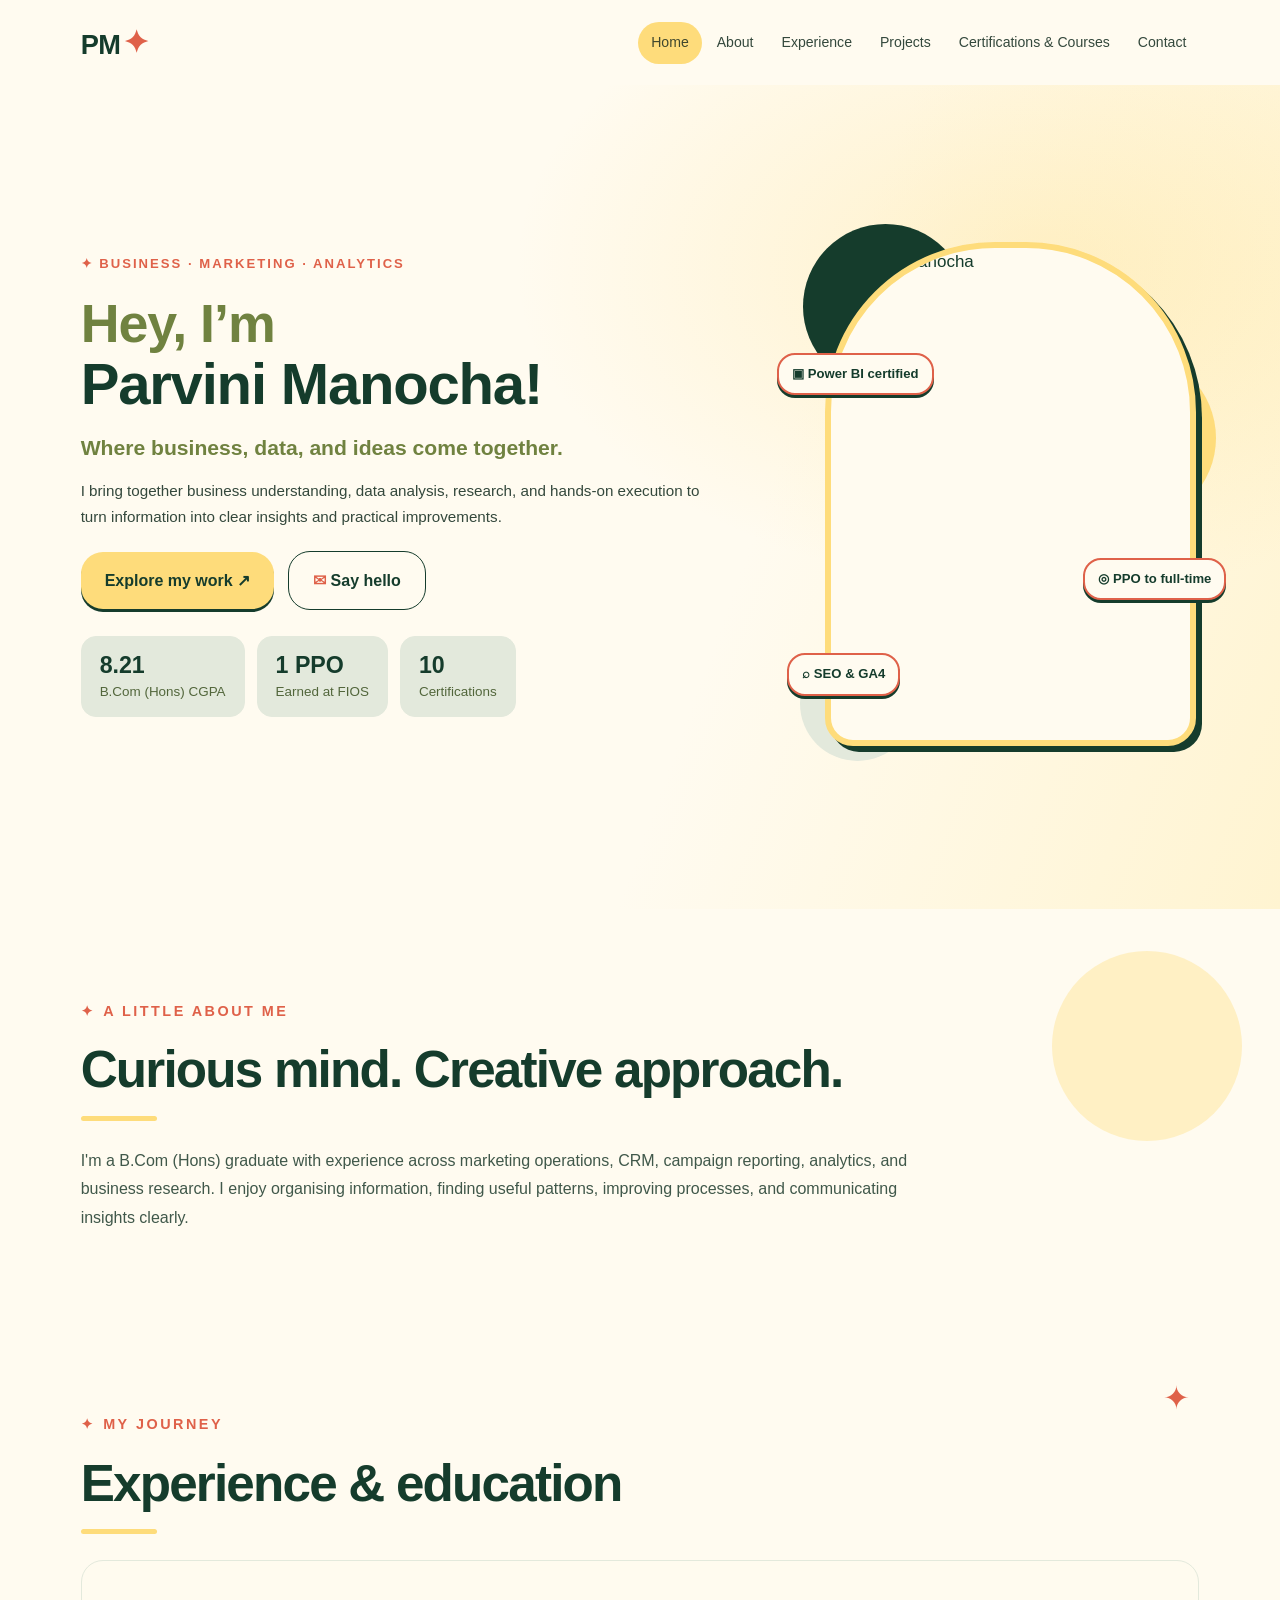
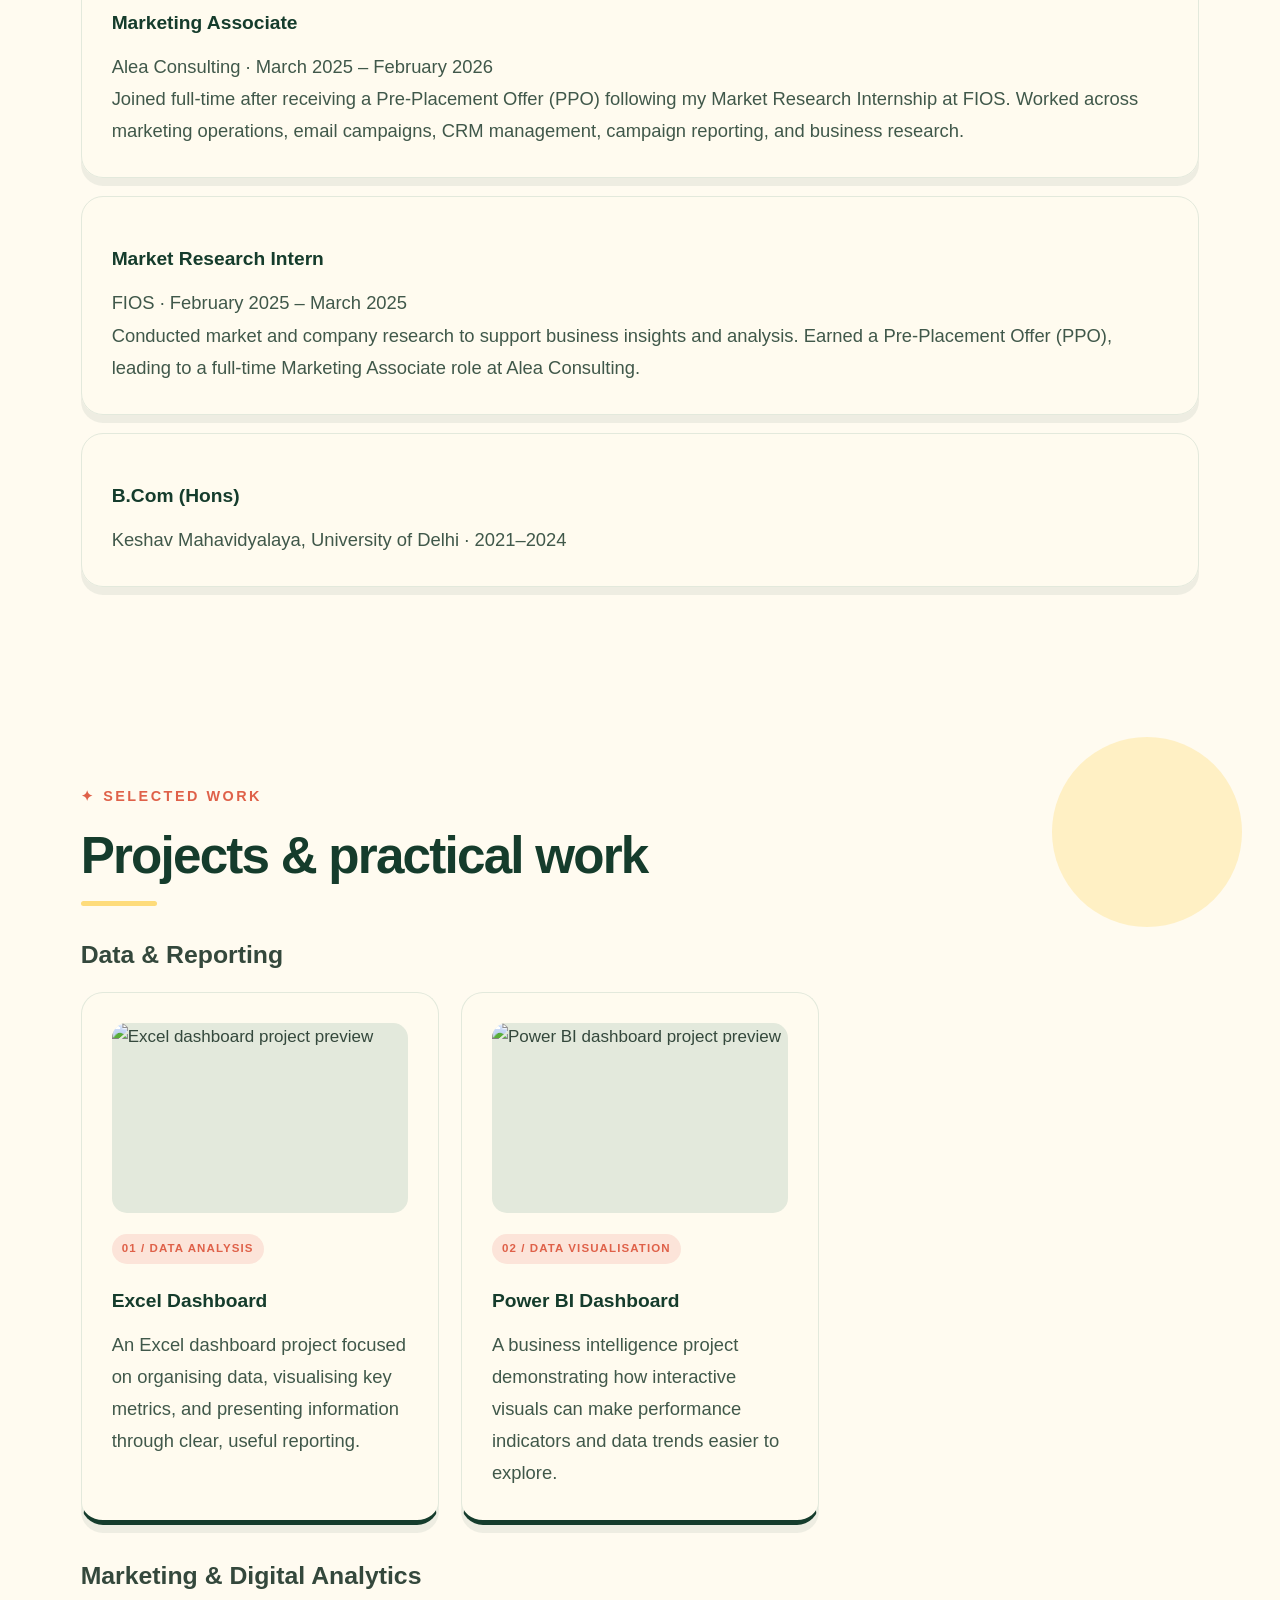
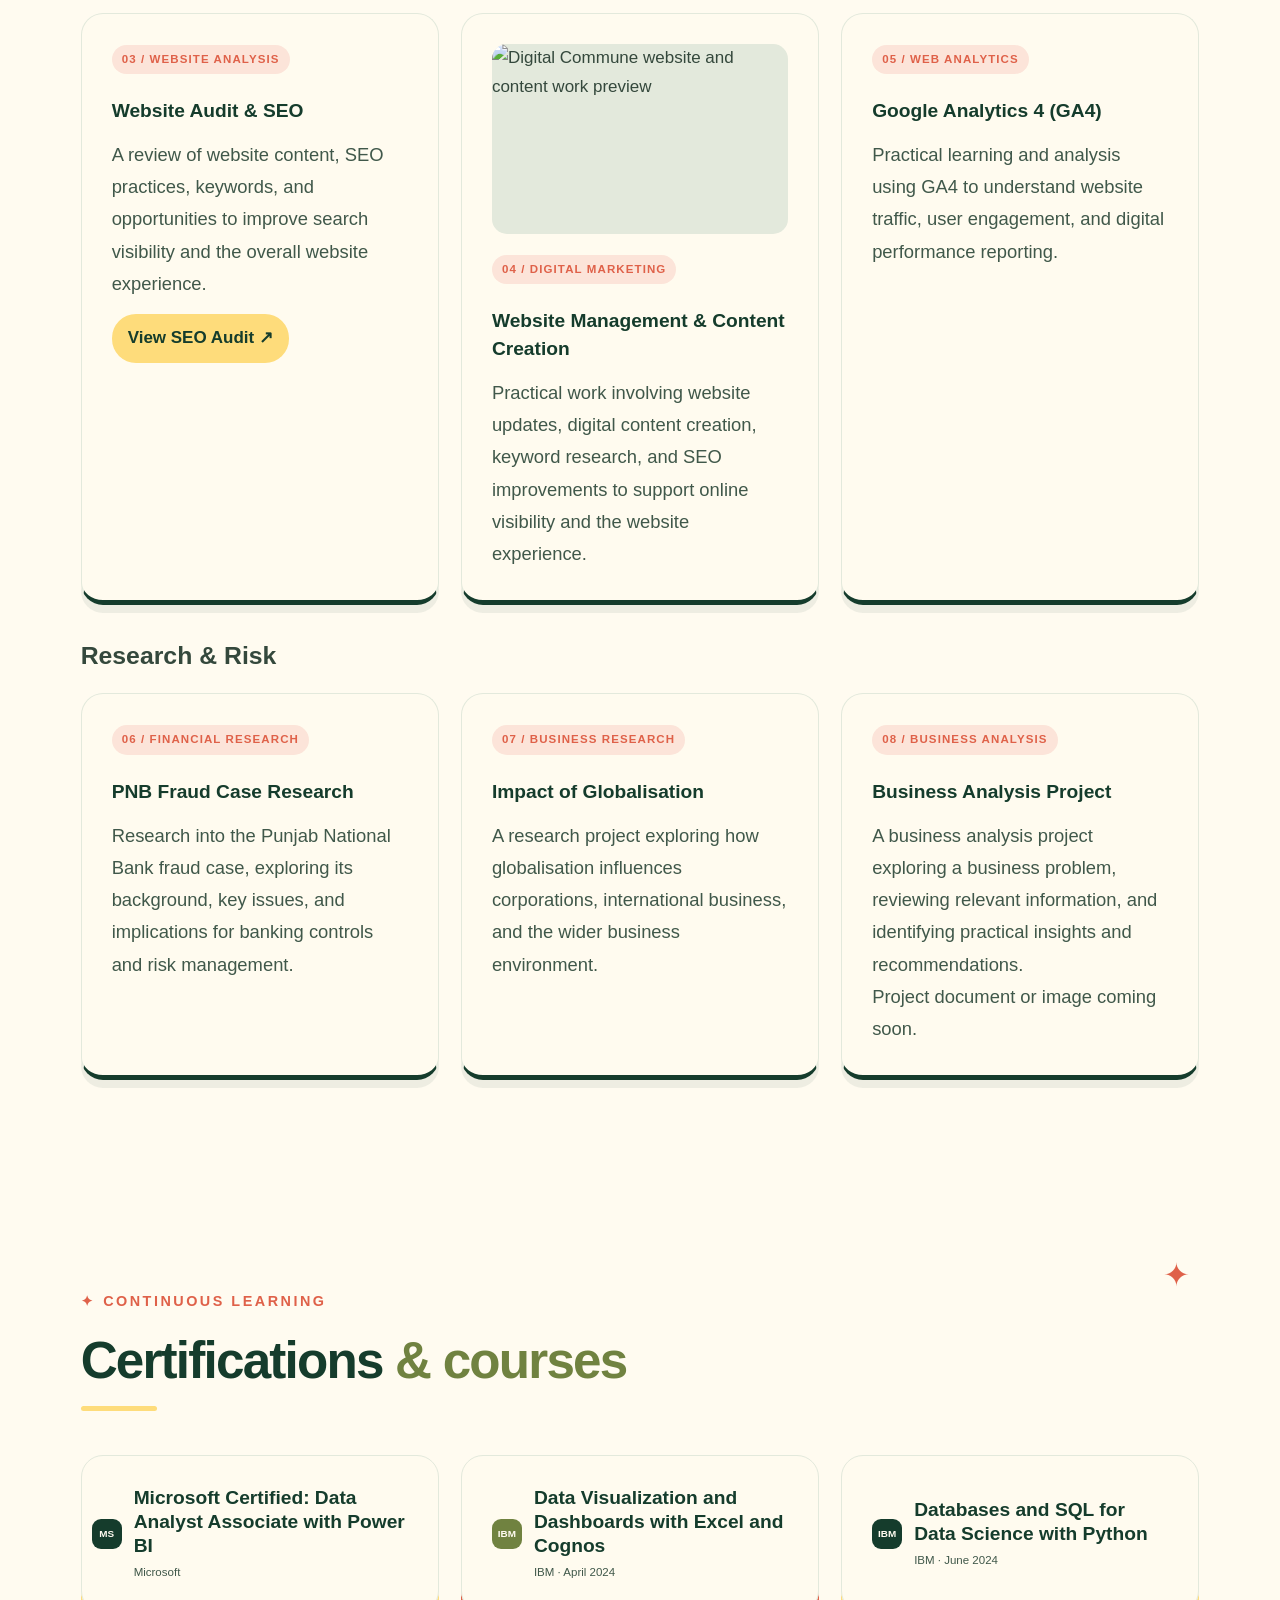
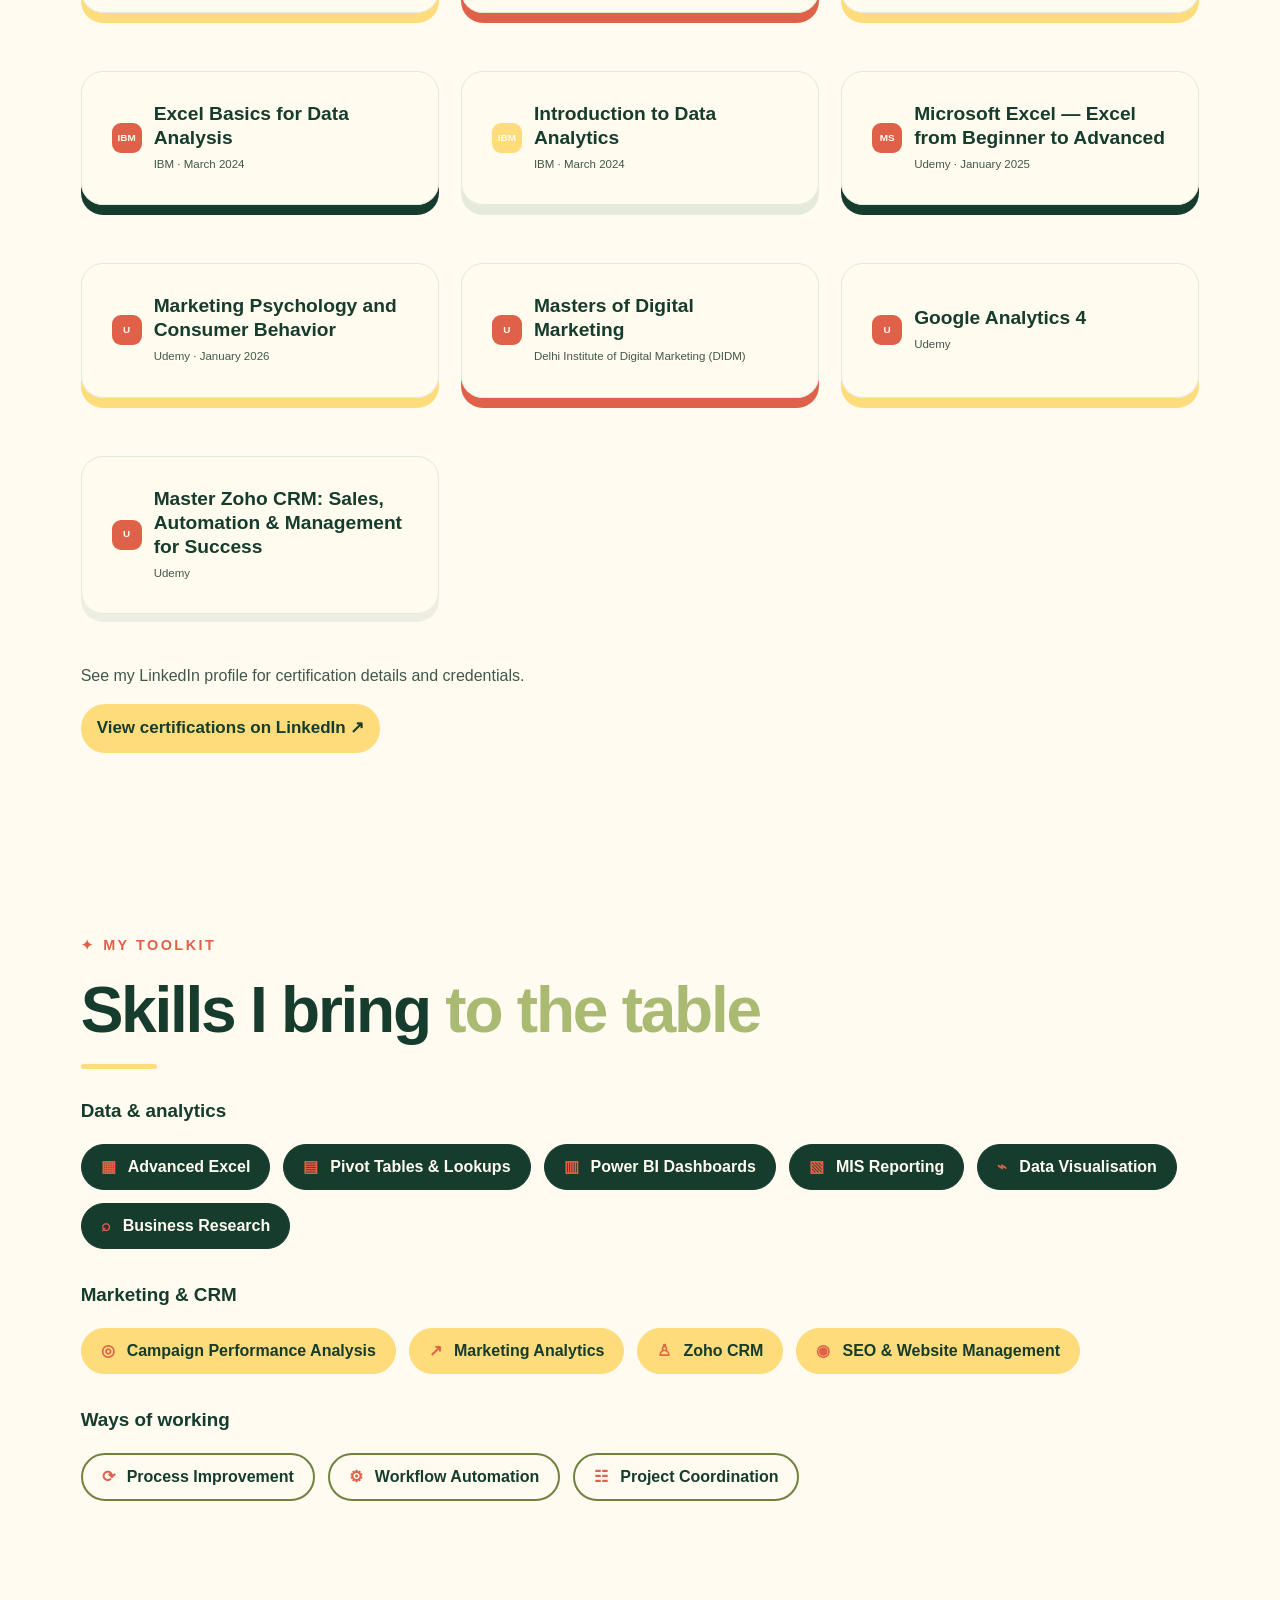
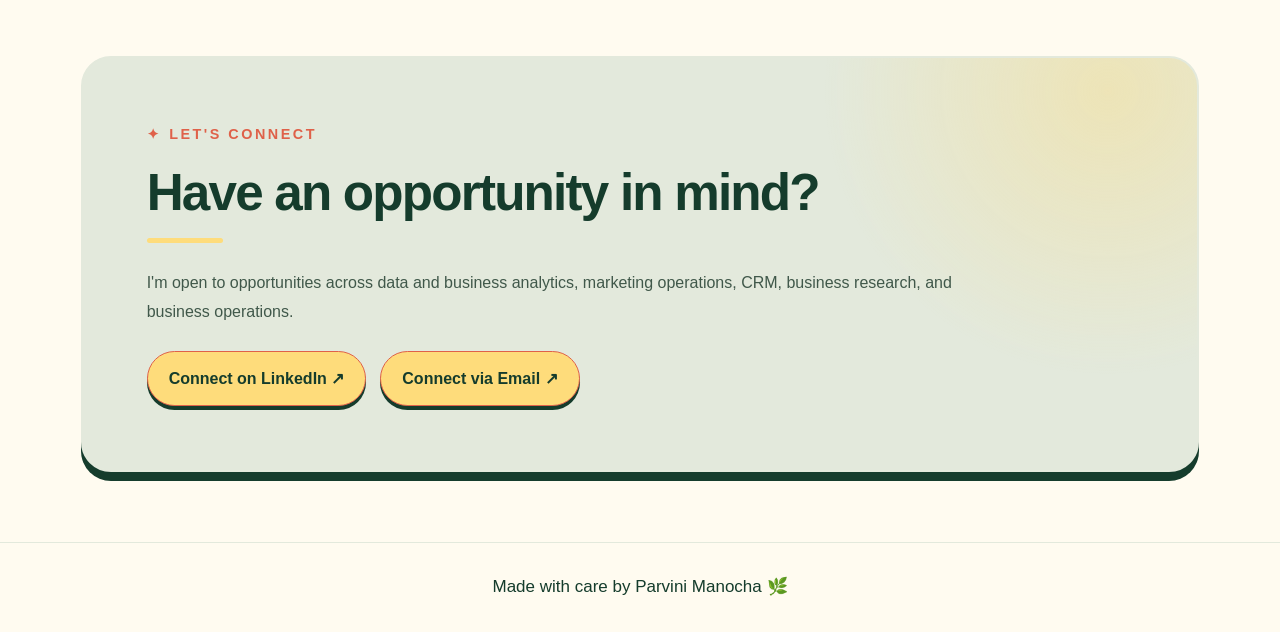
==== commit b839b06f: "Rename Digital Marketing certification heading" ====
--- a/index.html
+++ b/index.html
@@ -168,7 +168,7 @@
         </div>
         <div class="info-card certification-card">
           <span class="cert-logo cert-logo-ud">U</span>
-          <div><h3>Digital Marketing</h3><p>Delhi Institute of Digital Marketing (DIDM)</p></div>
+          <div><h3>Masters of Digital Marketing</h3><p>Delhi Institute of Digital Marketing (DIDM)</p></div>
         </div>
         <div class="info-card certification-card">
           <span class="cert-logo cert-logo-ud">U</span>
--- a/style.css
+++ b/style.css
@@ -2449,3 +2449,177 @@
     padding: 11px 15px !important;
   }
 }
+
+
+/* Certifications layout matched to the reference */
+#certifications h2 .cert-heading-accent { color: #708240; }
+#certifications .certification-grid {
+  display: grid;
+  grid-template-columns: repeat(2, minmax(0, 1fr));
+  gap: 8px;
+}
+#certifications .certification-card {
+  display: flex;
+  align-items: center;
+  gap: 12px;
+  min-width: 0;
+  padding: 12px 10px;
+  border: 0;
+  border-radius: 13px;
+  background: #E5EADD;
+  box-shadow: none;
+}
+#certifications .certification-card h3 {
+  margin: 0 0 4px;
+  color: #153C2C;
+  font-size: .82rem;
+  line-height: 1.25;
+}
+#certifications .certification-card p {
+  margin: 0;
+  color: #315342;
+  font-size: .72rem;
+  line-height: 1.2;
+}
+#certifications .cert-logo {
+  display: flex;
+  flex: 0 0 30px;
+  width: 30px;
+  height: 30px;
+  align-items: center;
+  justify-content: center;
+  border-radius: 9px;
+  background: #708240;
+  color: #FFFBF0;
+  font-size: .62rem;
+  font-weight: 800;
+}
+#certifications .cert-logo-ms { background: #153C2C; }
+#certifications .cert-logo-ud { background: #DF6149; }
+#certifications .certification-featured {
+  grid-column: 1 / -1;
+  background: #FEDC7B;
+  border: 2px solid #153C2C;
+  border-radius: 13px;
+  padding: 10px;
+}
+#certifications .certification-featured h3 { font-size: .86rem; }
+@media (max-width: 600px) {
+  #certifications .certification-grid { grid-template-columns: 1fr; }
+  #certifications .certification-featured { grid-column: auto; }
+}
+
+
+/* Only make the Microsoft certificate occupy one regular card cell */
+#certifications .certification-grid > .certification-featured {
+  grid-column: auto !important;
+  min-height: 0 !important;
+  height: auto !important;
+  box-sizing: border-box !important;
+  padding: 12px 10px !important;
+}
+
+
+/* Red bottom shadows only for certification cards numbered 2, 5 and 9 */
+#certifications .certification-grid > .certification-card:nth-child(2),
+#certifications .certification-grid > .certification-card:nth-child(5),
+#certifications .certification-grid > .certification-card:nth-child(9) {
+  box-shadow: 0 10px 0 #DF6149 !important;
+}
+
+
+/* User-marked shadow numbers 2, 5 and 9: top-middle, bottom-left, bottom-right cards */
+#certifications.section .project-grid.certification-grid > .info-card.certification-card:nth-child(2),
+#certifications.section .project-grid.certification-grid > .info-card.certification-card:nth-child(4),
+#certifications.section .project-grid.certification-grid > .info-card.certification-card:nth-child(6) {
+  box-shadow: 0 10px 0 #DF6149 !important;
+}
+
+
+/* Precisely colour the bottom shadow for the cards marked 2, 5 and 9 in the user's screenshot */
+#certifications.section .project-grid.certification-grid > .info-card.certification-card:nth-child(2),
+#certifications.section .project-grid.certification-grid > .info-card.certification-card:nth-child(4),
+#certifications.section .project-grid.certification-grid > .info-card.certification-card:nth-child(6) {
+  box-shadow: 0 10px 0 #DF6149 !important;
+}
+
+
+/* Yellow bottom shadows for certification cards 1, 4 and 7 */
+#certifications.section .project-grid.certification-grid > .info-card.certification-card:nth-child(1),
+#certifications.section .project-grid.certification-grid > .info-card.certification-card:nth-child(3),
+#certifications.section .project-grid.certification-grid > .info-card.certification-card:nth-child(7) {
+  box-shadow: 0 10px 0 #FEDC7B !important;
+}
+
+
+/* Requested certification bottom-shadow colours: 3 and 6 dark green; 8 light green */
+#certifications.section .project-grid.certification-grid > .info-card.certification-card:nth-child(3),
+#certifications.section .project-grid.certification-grid > .info-card.certification-card:nth-child(5) {
+  box-shadow: 0 10px 0 #153C2C !important;
+}
+#certifications.section .project-grid.certification-grid > .info-card.certification-card:nth-child(8) {
+  box-shadow: 0 10px 0 #E5EADD !important;
+}
+
+
+/* Database & SQL certification: yellow bottom shadow, dark-green IBM badge */
+#certifications.section .project-grid.certification-grid > .info-card.certification-card:nth-child(3) {
+  box-shadow: 0 10px 0 #FEDC7B !important;
+}
+#certifications.section .project-grid.certification-grid > .info-card.certification-card:nth-child(3) .cert-logo {
+  background: #153C2C !important;
+}
+
+
+/* Excel Basics for Data Analysis: dark-green bottom shadow */
+#certifications.section .project-grid.certification-grid > .info-card.certification-card:nth-child(4) {
+  box-shadow: 0 10px 0 #153C2C !important;
+}
+
+
+/* Introduction to Data Analytics: dark-green IBM badge and light-green shadow */
+#certifications.section .project-grid.certification-grid > .info-card.certification-card:nth-child(5) {
+  box-shadow: 0 10px 0 #E5EADD !important;
+}
+#certifications.section .project-grid.certification-grid > .info-card.certification-card:nth-child(5) .cert-logo {
+  background: #153C2C !important;
+}
+
+/* Microsoft Excel — Beginner to Advanced: light-green bottom shadow */
+#certifications.section .project-grid.certification-grid > .info-card.certification-card:nth-child(6) {
+  box-shadow: 0 10px 0 #E5EADD !important;
+}
+
+
+/* Latest marked requests: red badges for Excel Basics and Microsoft Excel; red shadow for Digital Marketing */
+#certifications.section .project-grid.certification-grid > .info-card.certification-card:nth-child(4) .cert-logo,
+#certifications.section .project-grid.certification-grid > .info-card.certification-card:nth-child(6) .cert-logo {
+  background: #DF6149 !important;
+}
+#certifications.section .project-grid.certification-grid > .info-card.certification-card:nth-child(8) {
+  box-shadow: 0 10px 0 #DF6149 !important;
+}
+
+
+/* Latest marked requests: yellow bottom shadows for cards 2 and 11 */
+#certifications.section .project-grid.certification-grid > .info-card.certification-card:nth-child(5) {
+  box-shadow: 0 10px 0 #FEDC7B !important;
+}
+#certifications.section .project-grid.certification-grid > .info-card.certification-card:nth-child(9) {
+  box-shadow: 0 10px 0 #FEDC7B !important;
+}
+
+
+/* Introduction to Data Analytics: change bottom shadow to light green */
+#certifications.section .project-grid.certification-grid > .info-card.certification-card:nth-child(5) {
+  box-shadow: 0 10px 0 #E5EADD !important;
+}
+
+
+/* Latest requested certification colors */
+#certifications.section .project-grid.certification-grid > .info-card.certification-card:nth-child(5) .cert-logo {
+  background: #FEDC7B !important;
+}
+#certifications.section .project-grid.certification-grid > .info-card.certification-card:nth-child(6) {
+  box-shadow: 0 10px 0 #153C2C !important;
+}
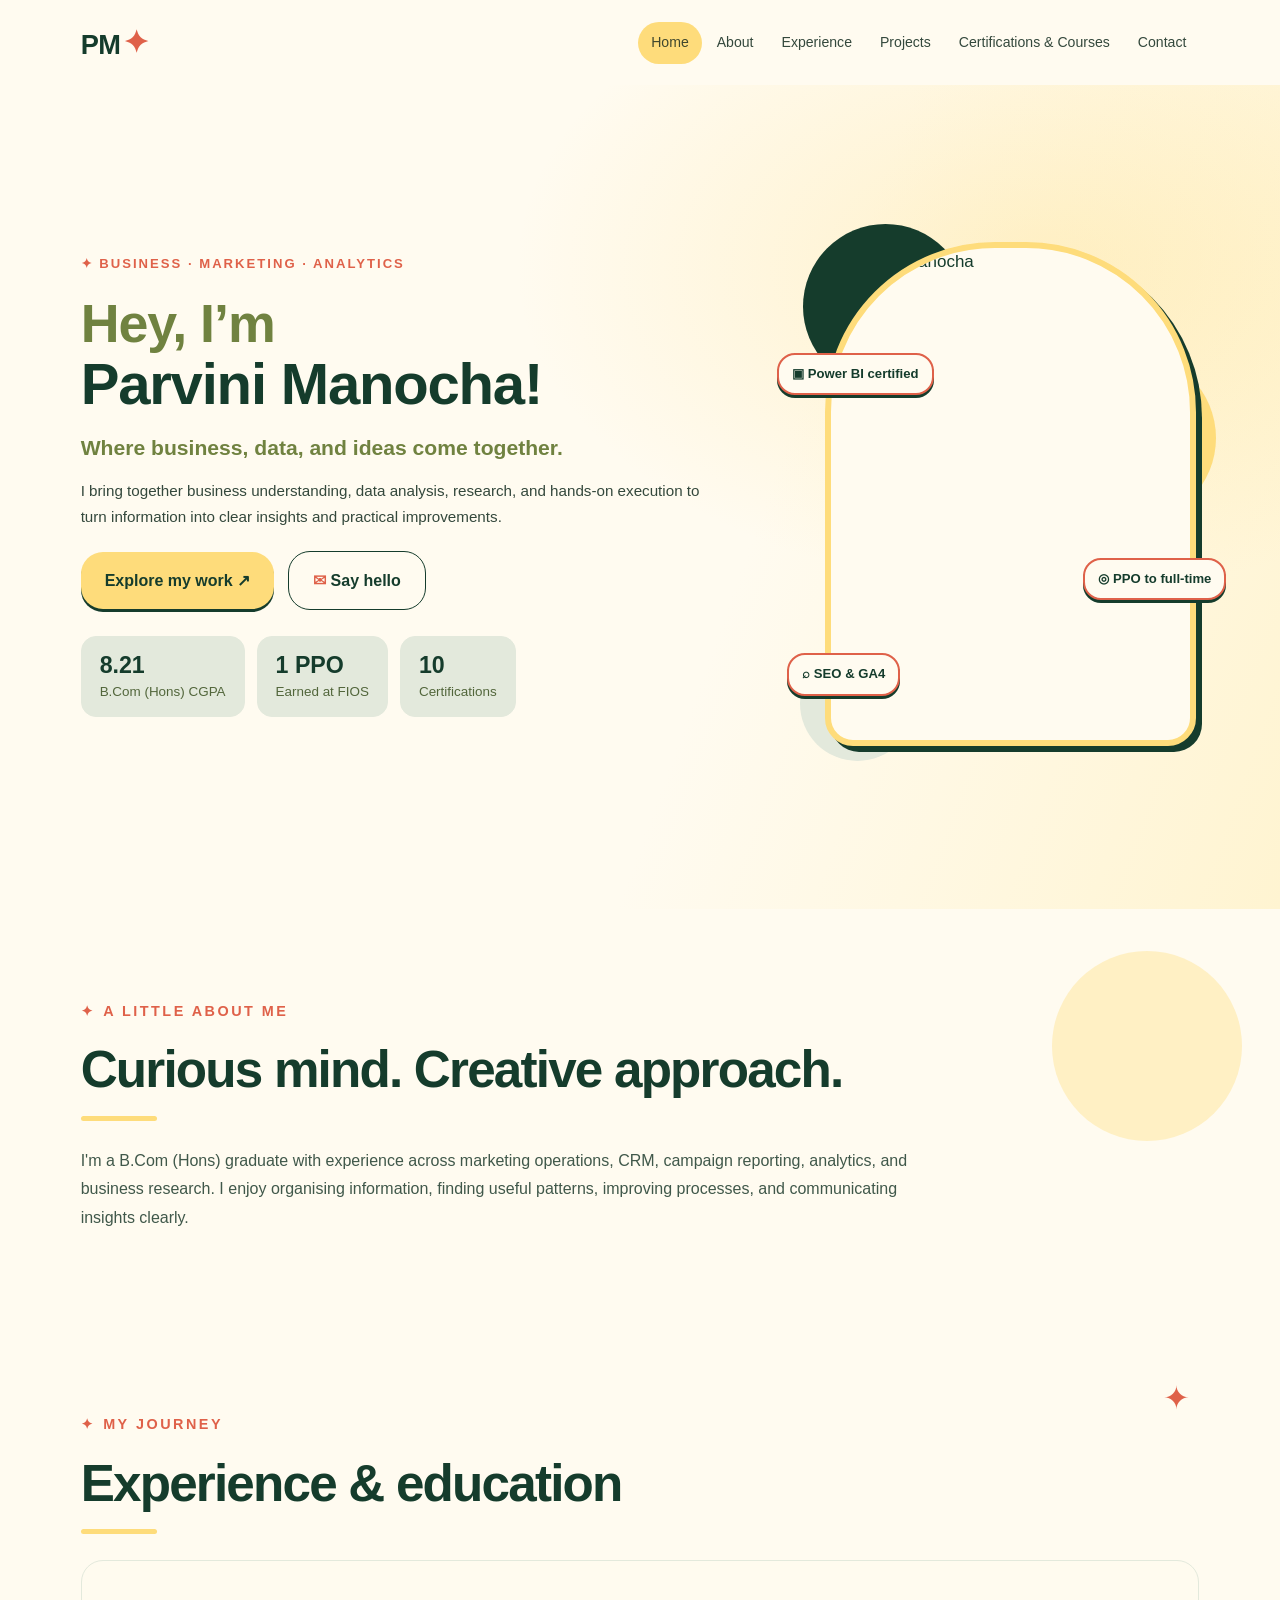
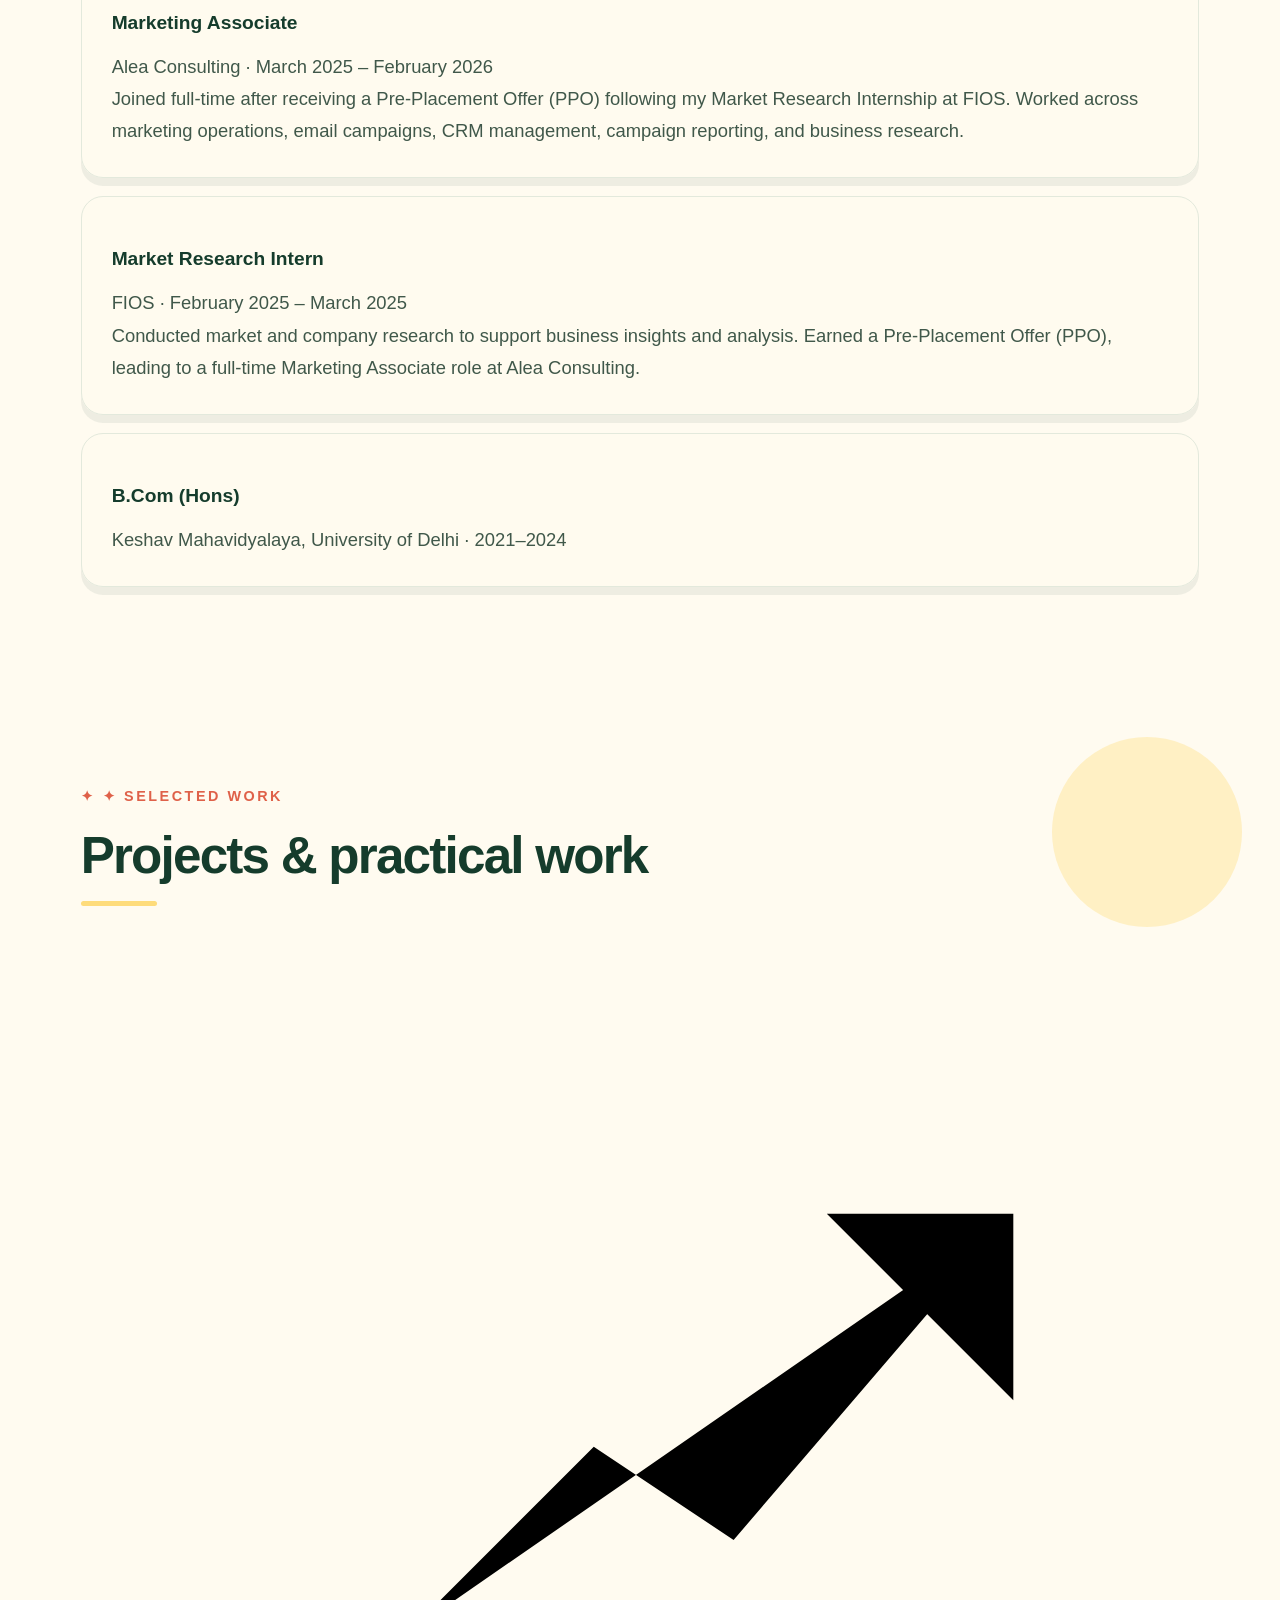
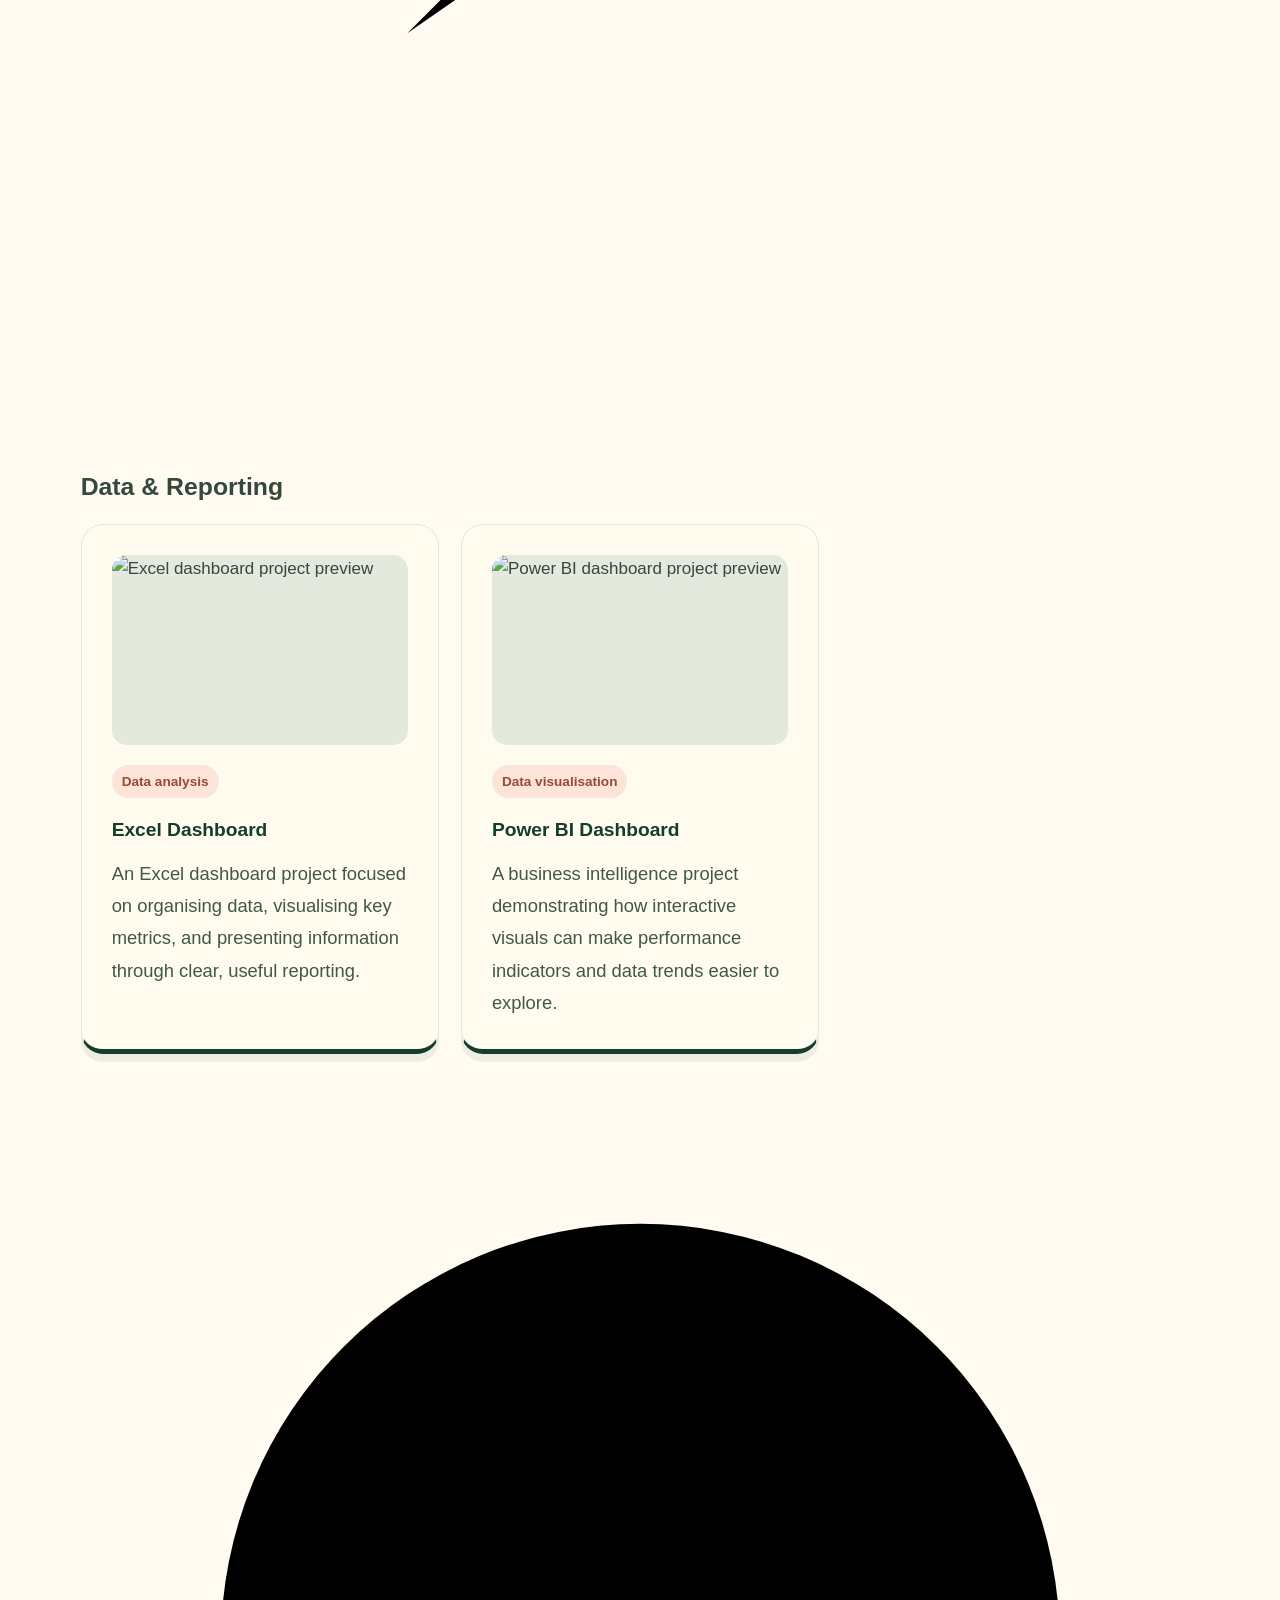
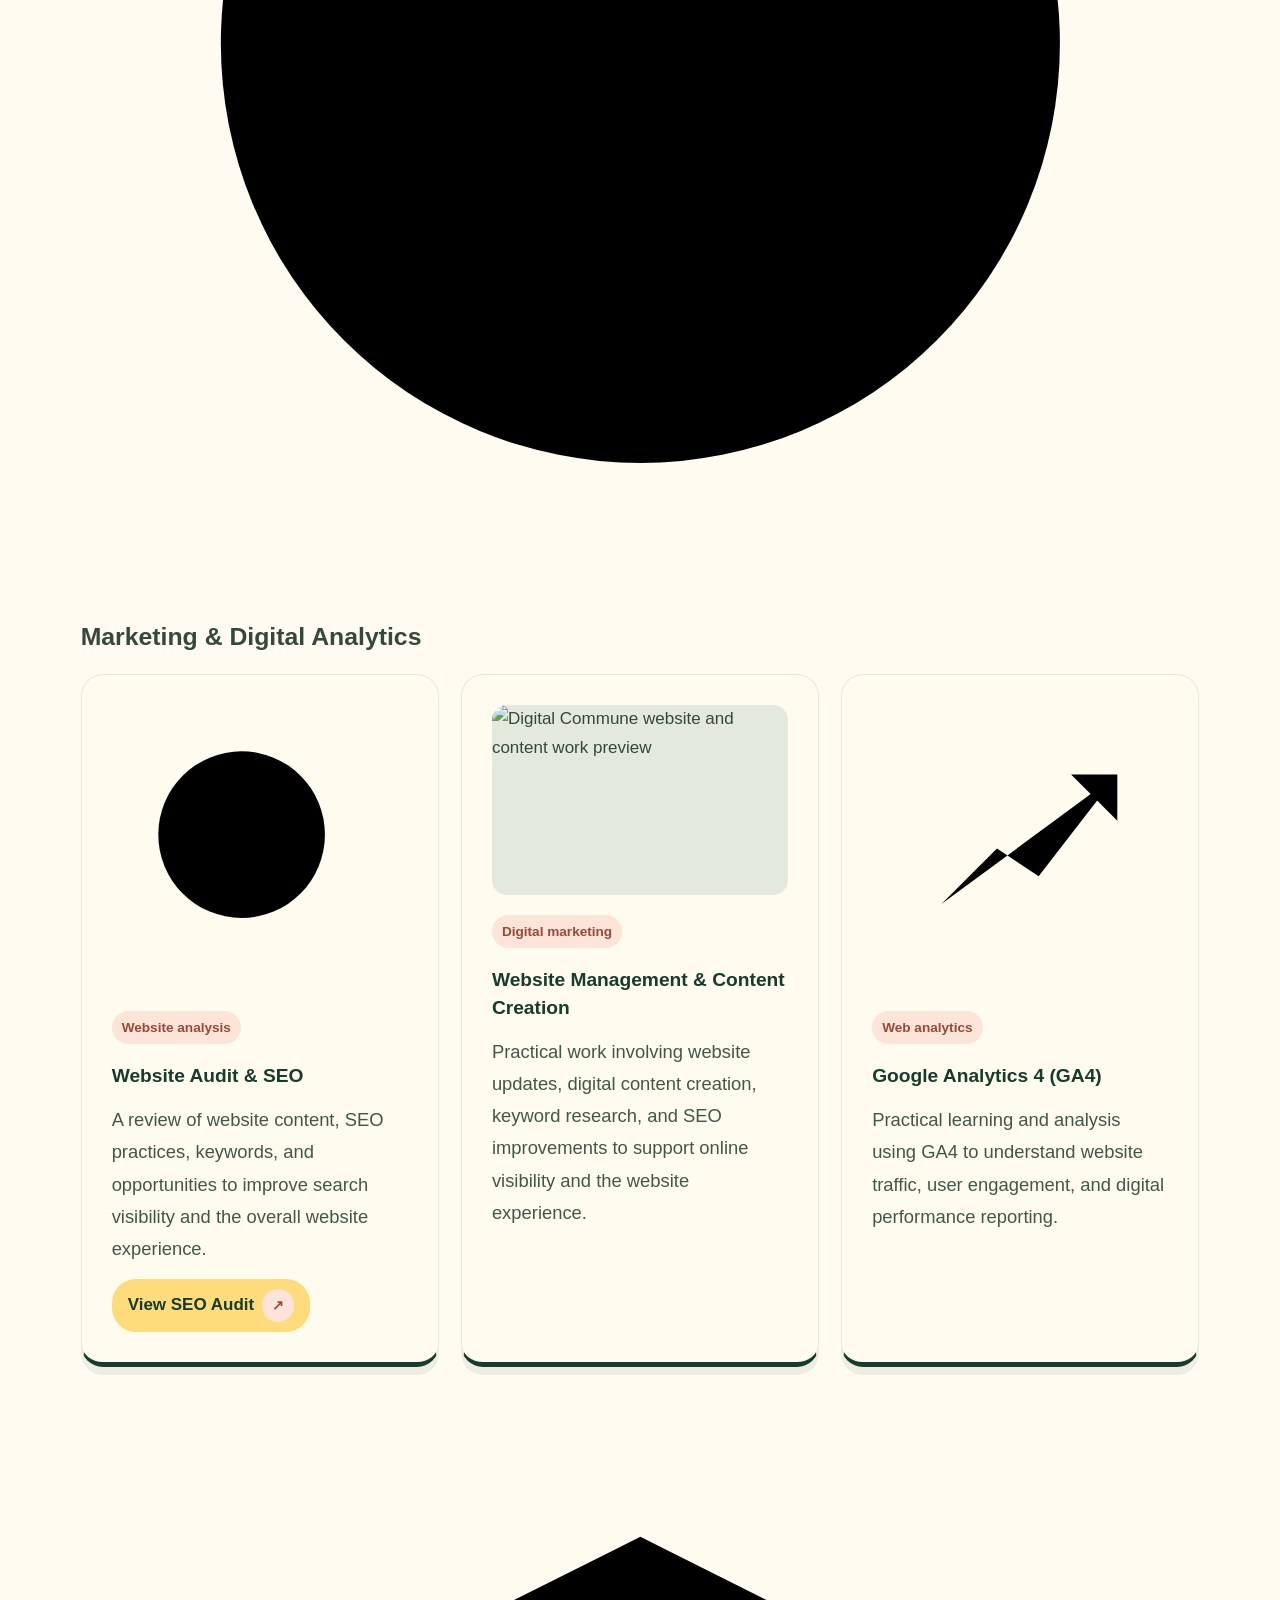
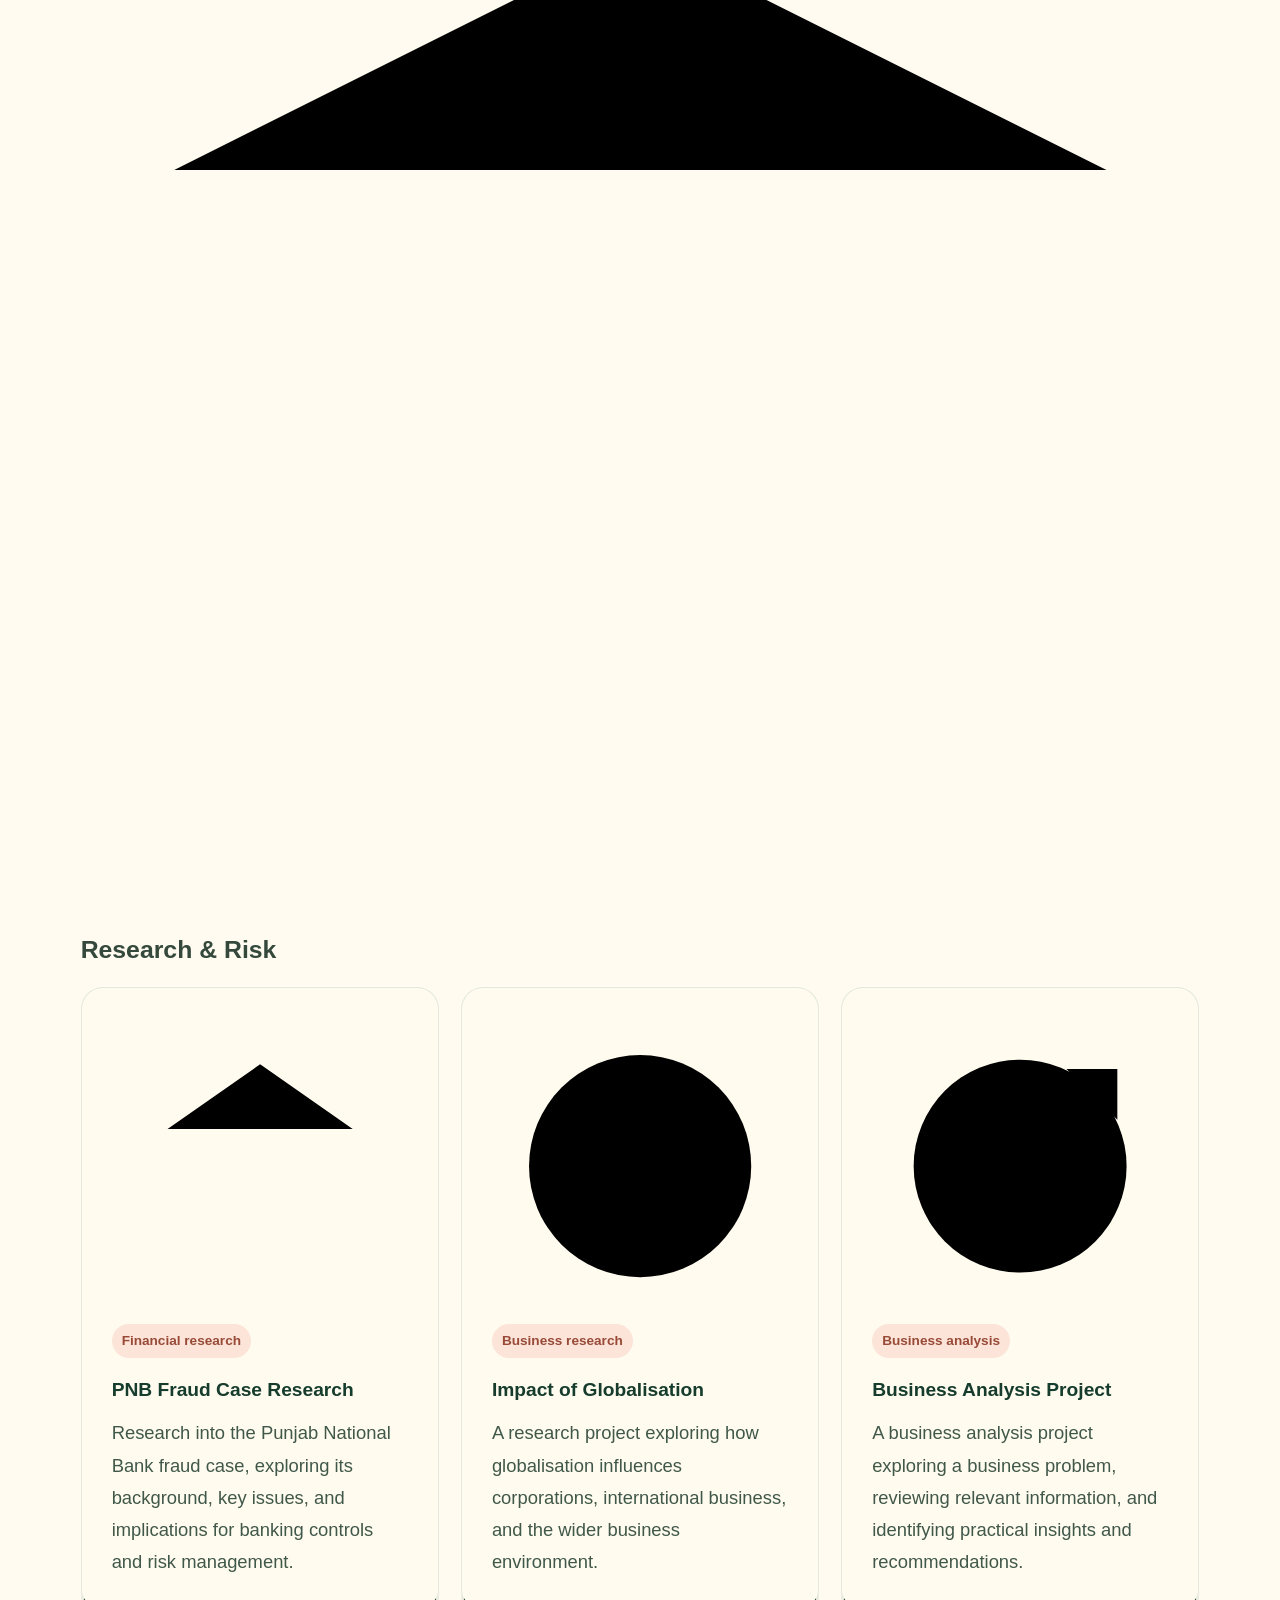
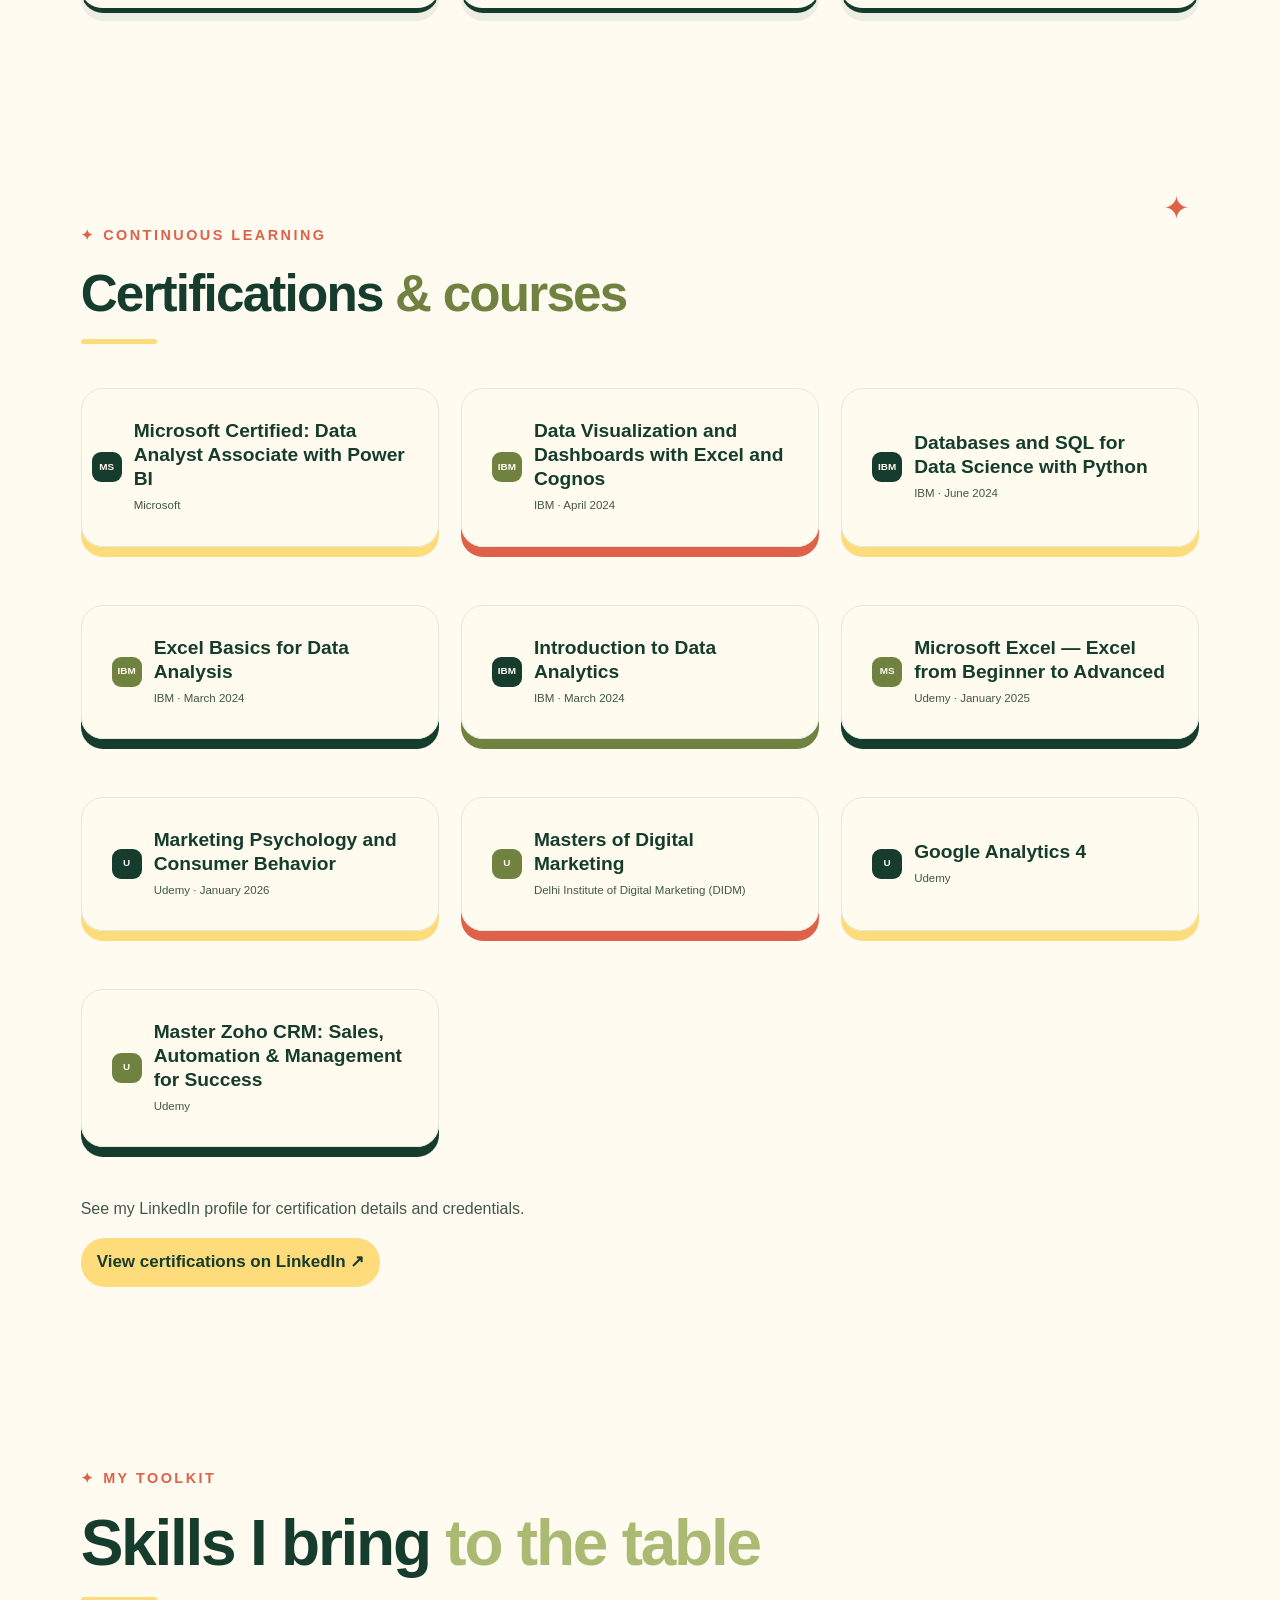
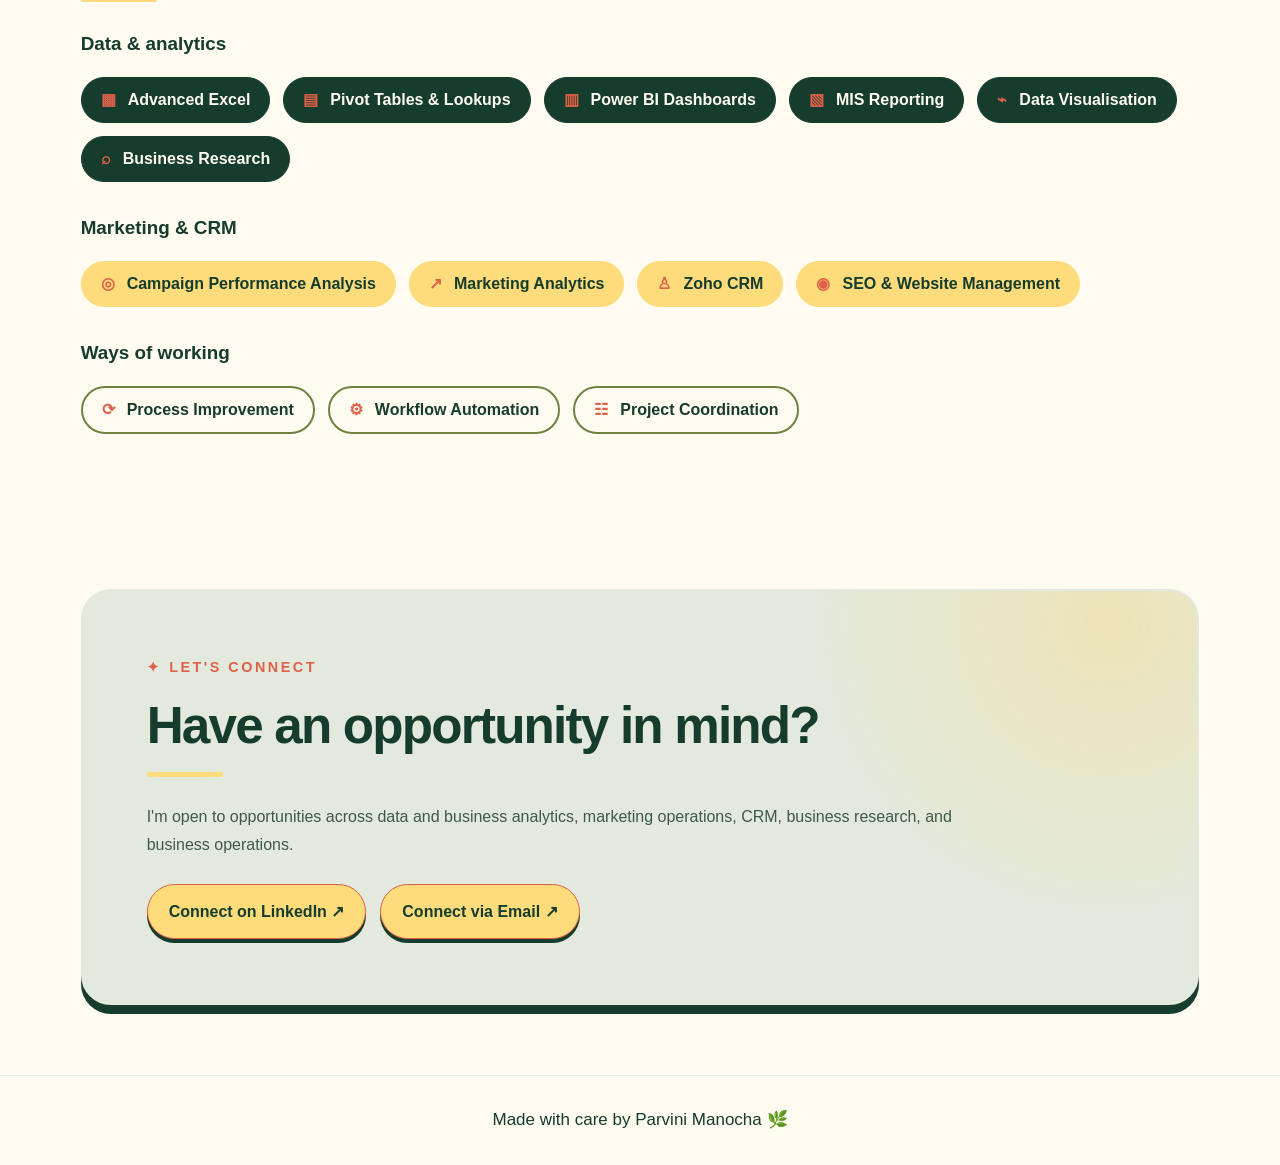
==== commit ddecdab7: "Restyle Projects section markup" ====
--- a/index.html
+++ b/index.html
@@ -72,64 +72,57 @@
       </div>
     </section>
 
-    <section id="projects" class="section">
-      <p class="eyebrow">SELECTED WORK</p>
-      <h2>Projects & practical work</h2>
-
-      <h3 class="project-category">Data & Reporting</h3>
-      <div class="project-grid">
-        <div class="project-card">
-          <img class="project-image" src="Excel.png" alt="Excel dashboard project preview" loading="lazy">
-          <span>01 / DATA ANALYSIS</span>
-          <h3>Excel Dashboard</h3>
-          <p>An Excel dashboard project focused on organising data, visualising key metrics, and presenting information through clear, useful reporting.</p>
-        </div>
-        <div class="project-card">
-          <img class="project-image" src="PowerBI.png" alt="Power BI dashboard project preview" loading="lazy">
-          <span>02 / DATA VISUALISATION</span>
-          <h3>Power BI Dashboard</h3>
-          <p>A business intelligence project demonstrating how interactive visuals can make performance indicators and data trends easier to explore.</p>
-        </div>
-      </div>
-
-      <h3 class="project-category">Marketing & Digital Analytics</h3>
-      <div class="project-grid">
-        <div class="project-card">
-          <span>03 / WEBSITE ANALYSIS</span>
-          <h3>Website Audit & SEO</h3>
-          <p>A review of website content, SEO practices, keywords, and opportunities to improve search visibility and the overall website experience.</p>
-          <a class="project-link" href="https://docs.google.com/document/d/1gjz4fOvQRrNuH-KPscxreZs56zF61A42dVBVCs2xBp8/edit?usp=sharing" target="_blank" rel="noopener noreferrer">View SEO Audit ↗</a>
-        </div>
-        <div class="project-card">
-          <img class="project-image" src="thedigitalcommune.png" alt="Digital Commune website and content work preview" loading="lazy">
-          <span>04 / DIGITAL MARKETING</span>
-          <h3>Website Management & Content Creation</h3>
-          <p>Practical work involving website updates, digital content creation, keyword research, and SEO improvements to support online visibility and the website experience.</p>
-        </div>
-        <div class="project-card">
-          <span>05 / WEB ANALYTICS</span>
-          <h3>Google Analytics 4 (GA4)</h3>
-          <p>Practical learning and analysis using GA4 to understand website traffic, user engagement, and digital performance reporting.</p>
-        </div>
-      </div>
-
-      <h3 class="project-category">Research & Risk</h3>
-      <div class="project-grid">
-        <div class="project-card">
-          <span>06 / FINANCIAL RESEARCH</span>
-          <h3>PNB Fraud Case Research</h3>
-          <p>Research into the Punjab National Bank fraud case, exploring its background, key issues, and implications for banking controls and risk management.</p>
-        </div>
-        <div class="project-card">
-          <span>07 / BUSINESS RESEARCH</span>
-          <h3>Impact of Globalisation</h3>
-          <p>A research project exploring how globalisation influences corporations, international business, and the wider business environment.</p>
-        </div>
-        <div class="project-card">
-          <span>08 / BUSINESS ANALYSIS</span>
-          <h3>Business Analysis Project</h3>
-          <p>A business analysis project exploring a business problem, reviewing relevant information, and identifying practical insights and recommendations.</p>
-          <p class="project-note">Project document or image coming soon.</p>
+    <section id="projects" class="section projects-section">
+      <p class="eyebrow">✦ SELECTED WORK</p>
+      <h2><span>Projects</span> <span class="projects-heading-accent">&amp; practical work</span></h2>
+
+      <div class="project-group">
+        <h3 class="project-category"><span class="project-category-icon" aria-hidden="true"><svg viewBox="0 0 24 24"><path d="M4 19V5M4 19h17M7 15l4-4 3 2 6-7"/><path d="M16 6h4v4"/></svg></span><span>Data &amp; Reporting</span></h3>
+        <div class="project-grid g2">
+          <article class="project-card project-excel">
+            <div class="project-visual"><img class="project-image" src="Excel.png" alt="Excel dashboard project preview" loading="lazy"></div>
+            <div class="project-content"><span class="project-tag">Data analysis</span><h3>Excel Dashboard</h3><p>An Excel dashboard project focused on organising data, visualising key metrics, and presenting information through clear, useful reporting.</p></div>
+          </article>
+          <article class="project-card project-powerbi">
+            <div class="project-visual"><img class="project-image" src="PowerBI.png" alt="Power BI dashboard project preview" loading="lazy"></div>
+            <div class="project-content"><span class="project-tag">Data visualisation</span><h3>Power BI Dashboard</h3><p>A business intelligence project demonstrating how interactive visuals can make performance indicators and data trends easier to explore.</p></div>
+          </article>
+        </div>
+      </div>
+
+      <div class="project-group">
+        <h3 class="project-category"><span class="project-category-icon" aria-hidden="true"><svg viewBox="0 0 24 24"><circle cx="12" cy="12" r="9"/><path d="M3 12h18M12 3a14 14 0 0 1 0 18M12 3a14 14 0 0 0 0 18"/></svg></span><span>Marketing &amp; Digital Analytics</span></h3>
+        <div class="project-grid g3">
+          <article class="project-card project-marketing">
+            <div class="project-visual"><svg class="project-line-icon" viewBox="0 0 64 64" aria-hidden="true"><circle cx="28" cy="28" r="18"/><path d="m41 41 13 13M15 28h26M28 15v26M19 19l18 18M37 19 19 37"/></svg></div>
+            <div class="project-content"><span class="project-tag">Website analysis</span><h3>Website Audit &amp; SEO</h3><p>A review of website content, SEO practices, keywords, and opportunities to improve search visibility and the overall website experience.</p><a class="project-link" href="https://docs.google.com/document/d/1gjz4fOvQRrNuH-KPscxreZs56zF61A42dVBVCs2xBp8/edit?usp=sharing" target="_blank" rel="noopener noreferrer">View SEO Audit <span aria-hidden="true">↗</span></a></div>
+          </article>
+          <article class="project-card project-marketing">
+            <div class="project-visual"><img class="project-image" src="thedigitalcommune.png" alt="Digital Commune website and content work preview" loading="lazy"></div>
+            <div class="project-content"><span class="project-tag">Digital marketing</span><h3>Website Management &amp; Content Creation</h3><p>Practical work involving website updates, digital content creation, keyword research, and SEO improvements to support online visibility and the website experience.</p></div>
+          </article>
+          <article class="project-card project-marketing">
+            <div class="project-visual"><svg class="project-line-icon" viewBox="0 0 64 64" aria-hidden="true"><path d="M8 53V11M8 53h49M15 43l12-12 9 6 17-22"/><path d="M43 15h10v10"/></svg></div>
+            <div class="project-content"><span class="project-tag">Web analytics</span><h3>Google Analytics 4 (GA4)</h3><p>Practical learning and analysis using GA4 to understand website traffic, user engagement, and digital performance reporting.</p></div>
+          </article>
+        </div>
+      </div>
+
+      <div class="project-group">
+        <h3 class="project-category"><span class="project-category-icon" aria-hidden="true"><svg viewBox="0 0 24 24"><path d="M3 9h18M5 9v10M9 9v10M15 9v10M19 9v10M2 20h20M12 3 2 8h20z"/></svg></span><span>Research &amp; Risk</span></h3>
+        <div class="project-grid g3">
+          <article class="project-card project-research">
+            <div class="project-visual"><svg class="project-line-icon" viewBox="0 0 64 64" aria-hidden="true"><path d="M8 24h48M12 24l20-14 20 14M14 28v23M24 28v23M40 28v23M50 28v23M8 53h48M5 58h54"/></svg></div>
+            <div class="project-content"><span class="project-tag">Financial research</span><h3>PNB Fraud Case Research</h3><p>Research into the Punjab National Bank fraud case, exploring its background, key issues, and implications for banking controls and risk management.</p></div>
+          </article>
+          <article class="project-card project-research">
+            <div class="project-visual"><svg class="project-line-icon" viewBox="0 0 64 64" aria-hidden="true"><circle cx="32" cy="32" r="24"/><path d="M8 32h48M32 8a36 36 0 0 1 0 48M32 8a36 36 0 0 0 0 48M14 16h36M14 48h36"/></svg></div>
+            <div class="project-content"><span class="project-tag">Business research</span><h3>Impact of Globalisation</h3><p>A research project exploring how globalisation influences corporations, international business, and the wider business environment.</p></div>
+          </article>
+          <article class="project-card project-research">
+            <div class="project-visual"><svg class="project-line-icon" viewBox="0 0 64 64" aria-hidden="true"><circle cx="32" cy="32" r="23"/><circle cx="32" cy="32" r="14"/><circle cx="32" cy="32" r="5"/><path d="m34 30 19-19M42 11h11v11"/></svg></div>
+            <div class="project-content"><span class="project-tag">Business analysis</span><h3>Business Analysis Project</h3><p>A business analysis project exploring a business problem, reviewing relevant information, and identifying practical insights and recommendations.</p></div>
+          </article>
         </div>
       </div>
     </section>
--- a/style.css
+++ b/style.css
@@ -2623,3 +2623,46 @@
 #certifications.section .project-grid.certification-grid > .info-card.certification-card:nth-child(6) {
   box-shadow: 0 10px 0 #153C2C !important;
 }
+
+
+/* Latest requested logo badge colors */
+#certifications.section .project-grid.certification-grid > .info-card.certification-card:nth-child(7) .cert-logo {
+  background: #153C2C !important;
+}
+#certifications.section .project-grid.certification-grid > .info-card.certification-card:nth-child(8) .cert-logo {
+  background: #E5EADD !important;
+}
+#certifications.section .project-grid.certification-grid > .info-card.certification-card:nth-child(9) .cert-logo {
+  background: #153C2C !important;
+}
+
+
+/* Final user-requested certification badge and shadow colors.
+   Light green matches the Data Visualization and Dashboards logo badge (#708240). */
+#certifications.section .project-grid.certification-grid > .info-card.certification-card:nth-child(4) .cert-logo {
+  background: #708240 !important;
+}
+#certifications.section .project-grid.certification-grid > .info-card.certification-card:nth-child(5) .cert-logo {
+  background: #153C2C !important;
+}
+#certifications.section .project-grid.certification-grid > .info-card.certification-card:nth-child(5) {
+  box-shadow: 0 10px 0 #E5EADD !important;
+}
+#certifications.section .project-grid.certification-grid > .info-card.certification-card:nth-child(6) .cert-logo {
+  background: #708240 !important;
+}
+#certifications.section .project-grid.certification-grid > .info-card.certification-card:nth-child(8) .cert-logo {
+  background: #708240 !important;
+}
+#certifications.section .project-grid.certification-grid > .info-card.certification-card:nth-child(10) .cert-logo {
+  background: #708240 !important;
+}
+#certifications.section .project-grid.certification-grid > .info-card.certification-card:nth-child(10) {
+  box-shadow: 0 10px 0 #153C2C !important;
+}
+
+
+/* Introduction to Data Analytics: match shadow to the light-green logo badge color */
+#certifications.section .project-grid.certification-grid > .info-card.certification-card:nth-child(5) {
+  box-shadow: 0 10px 0 #708240 !important;
+}
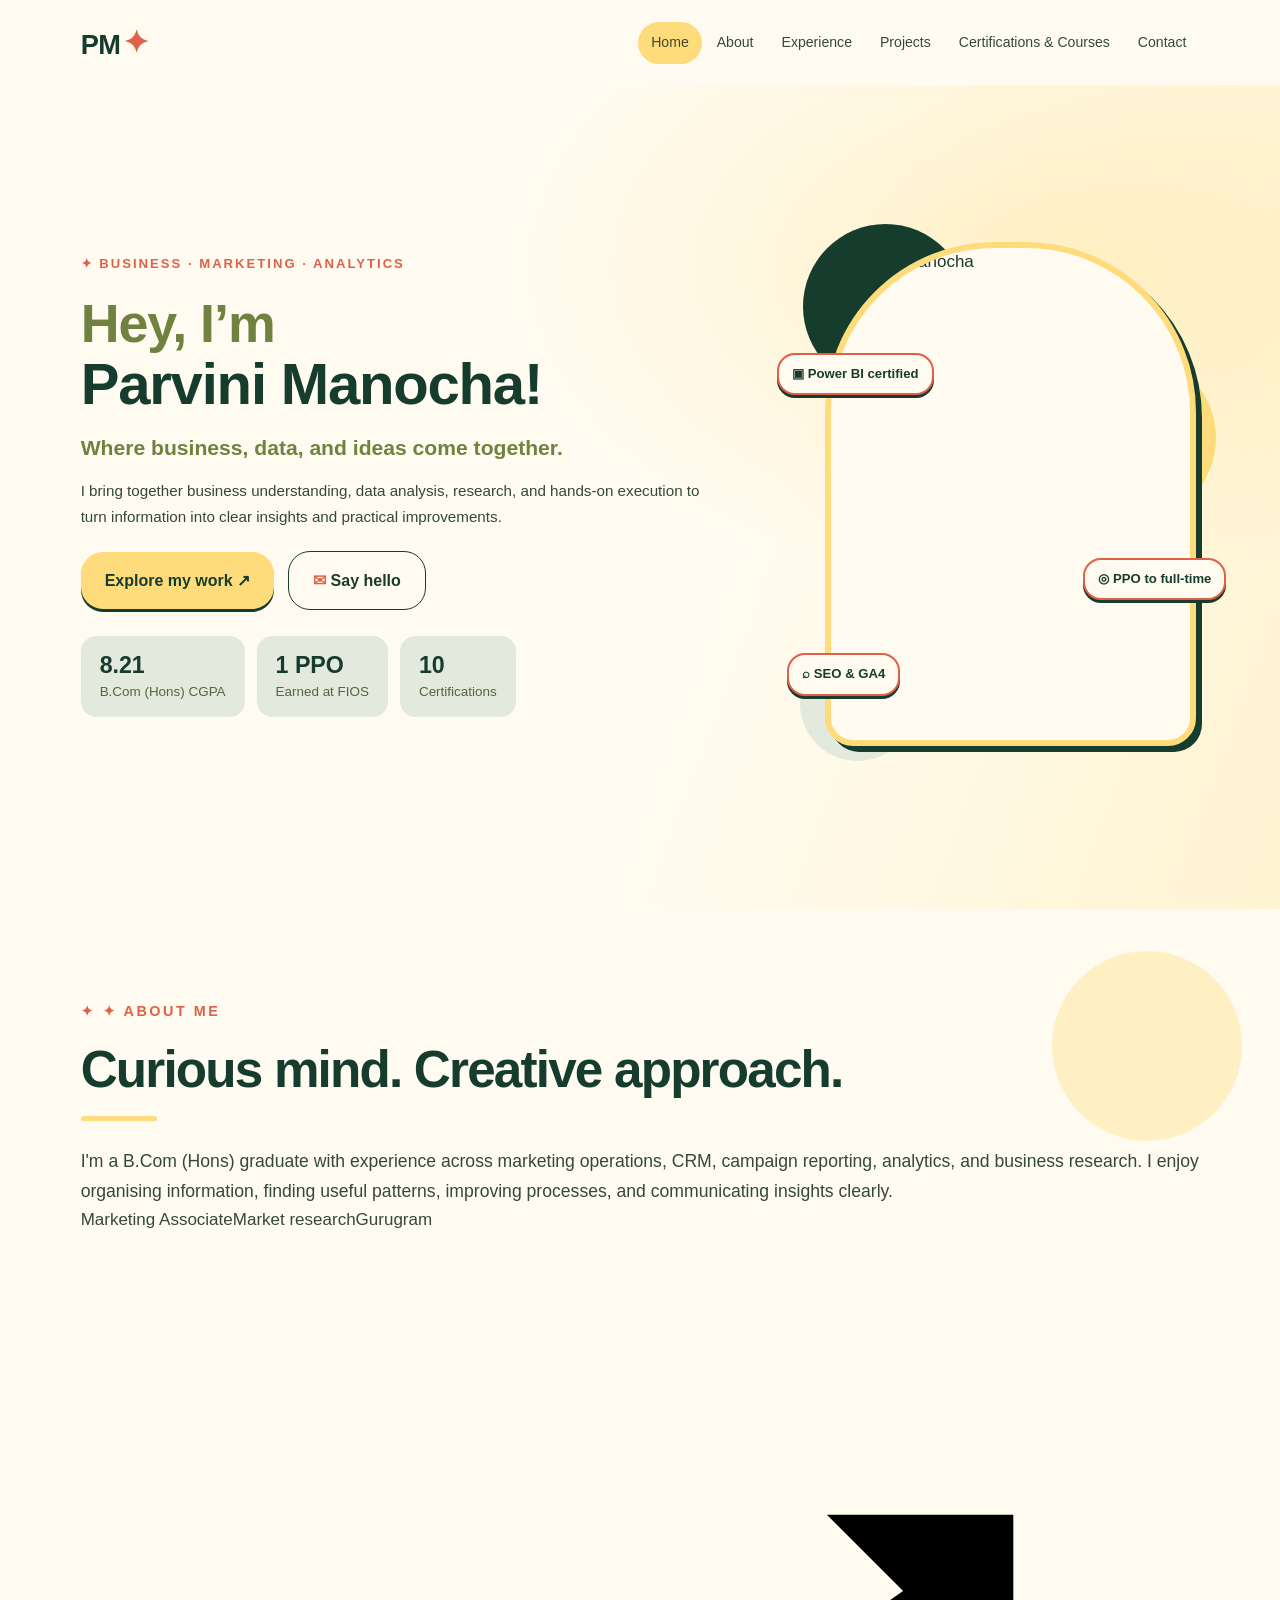
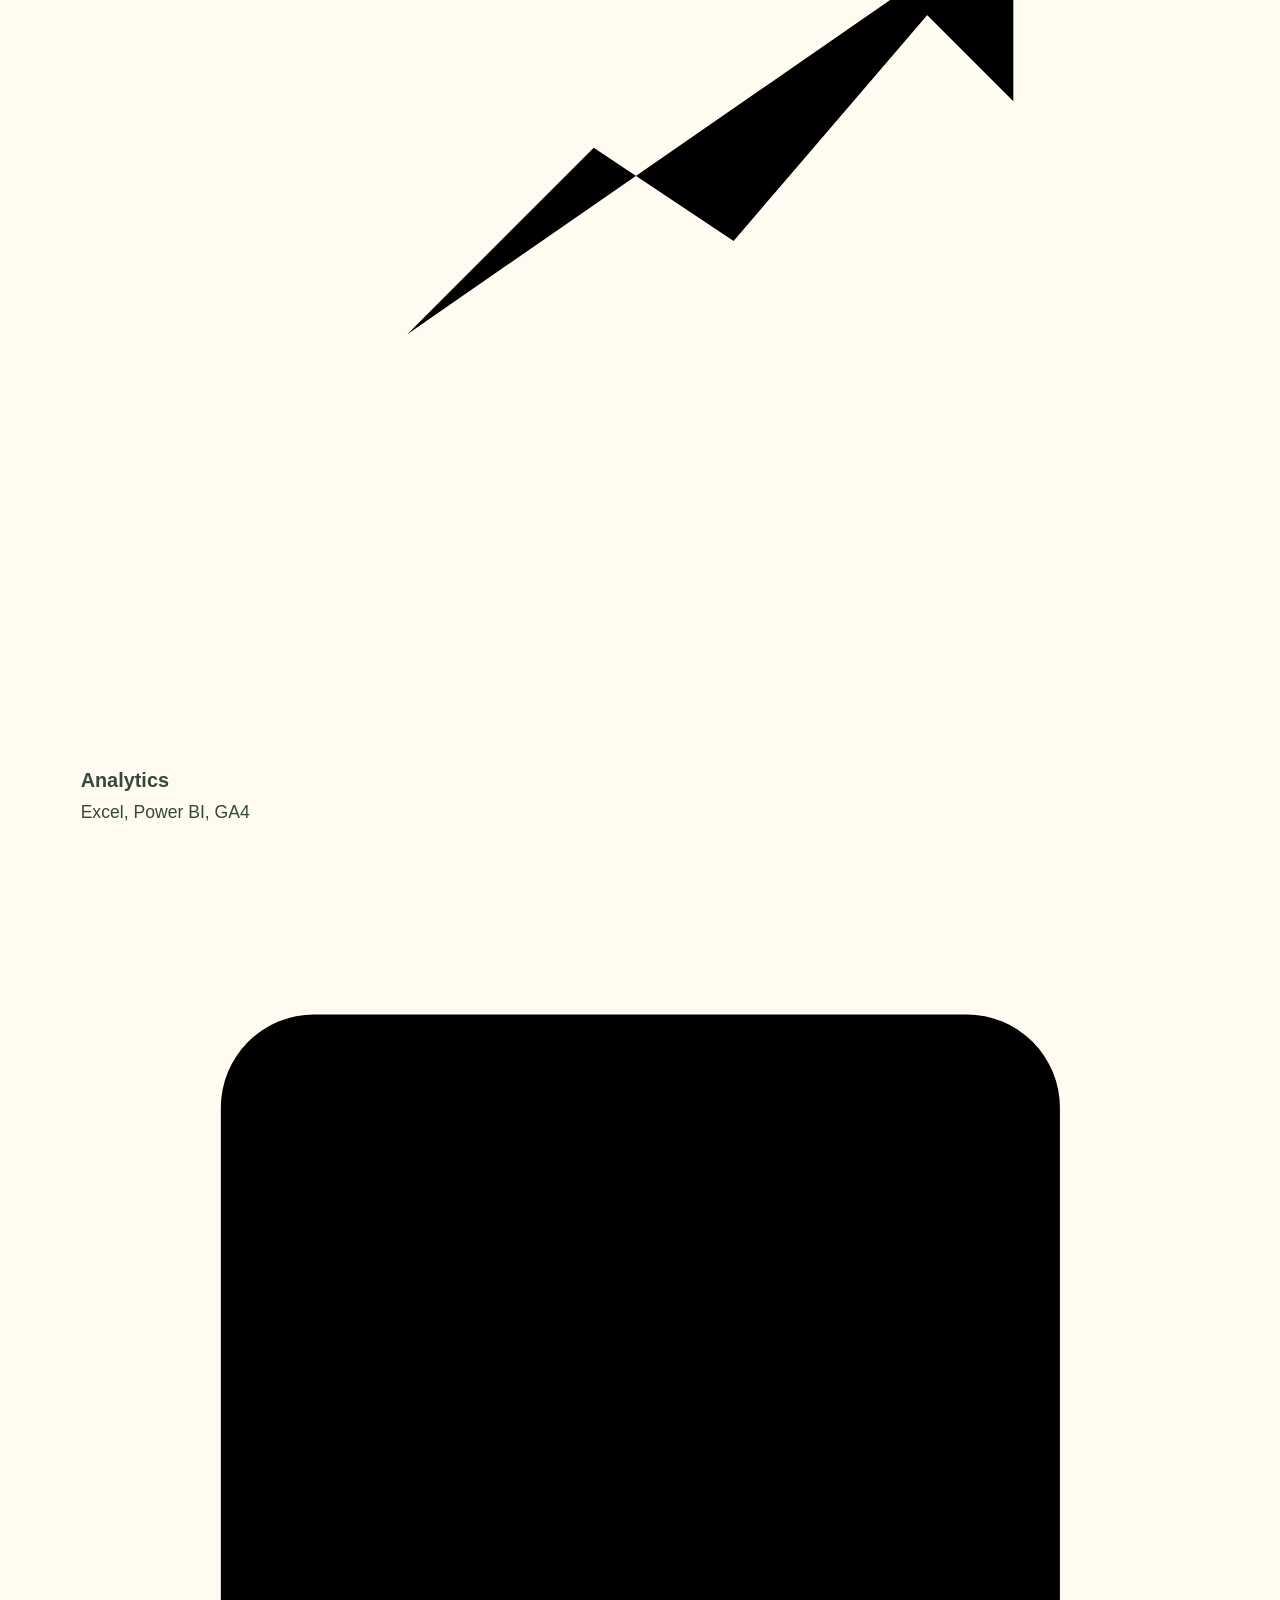
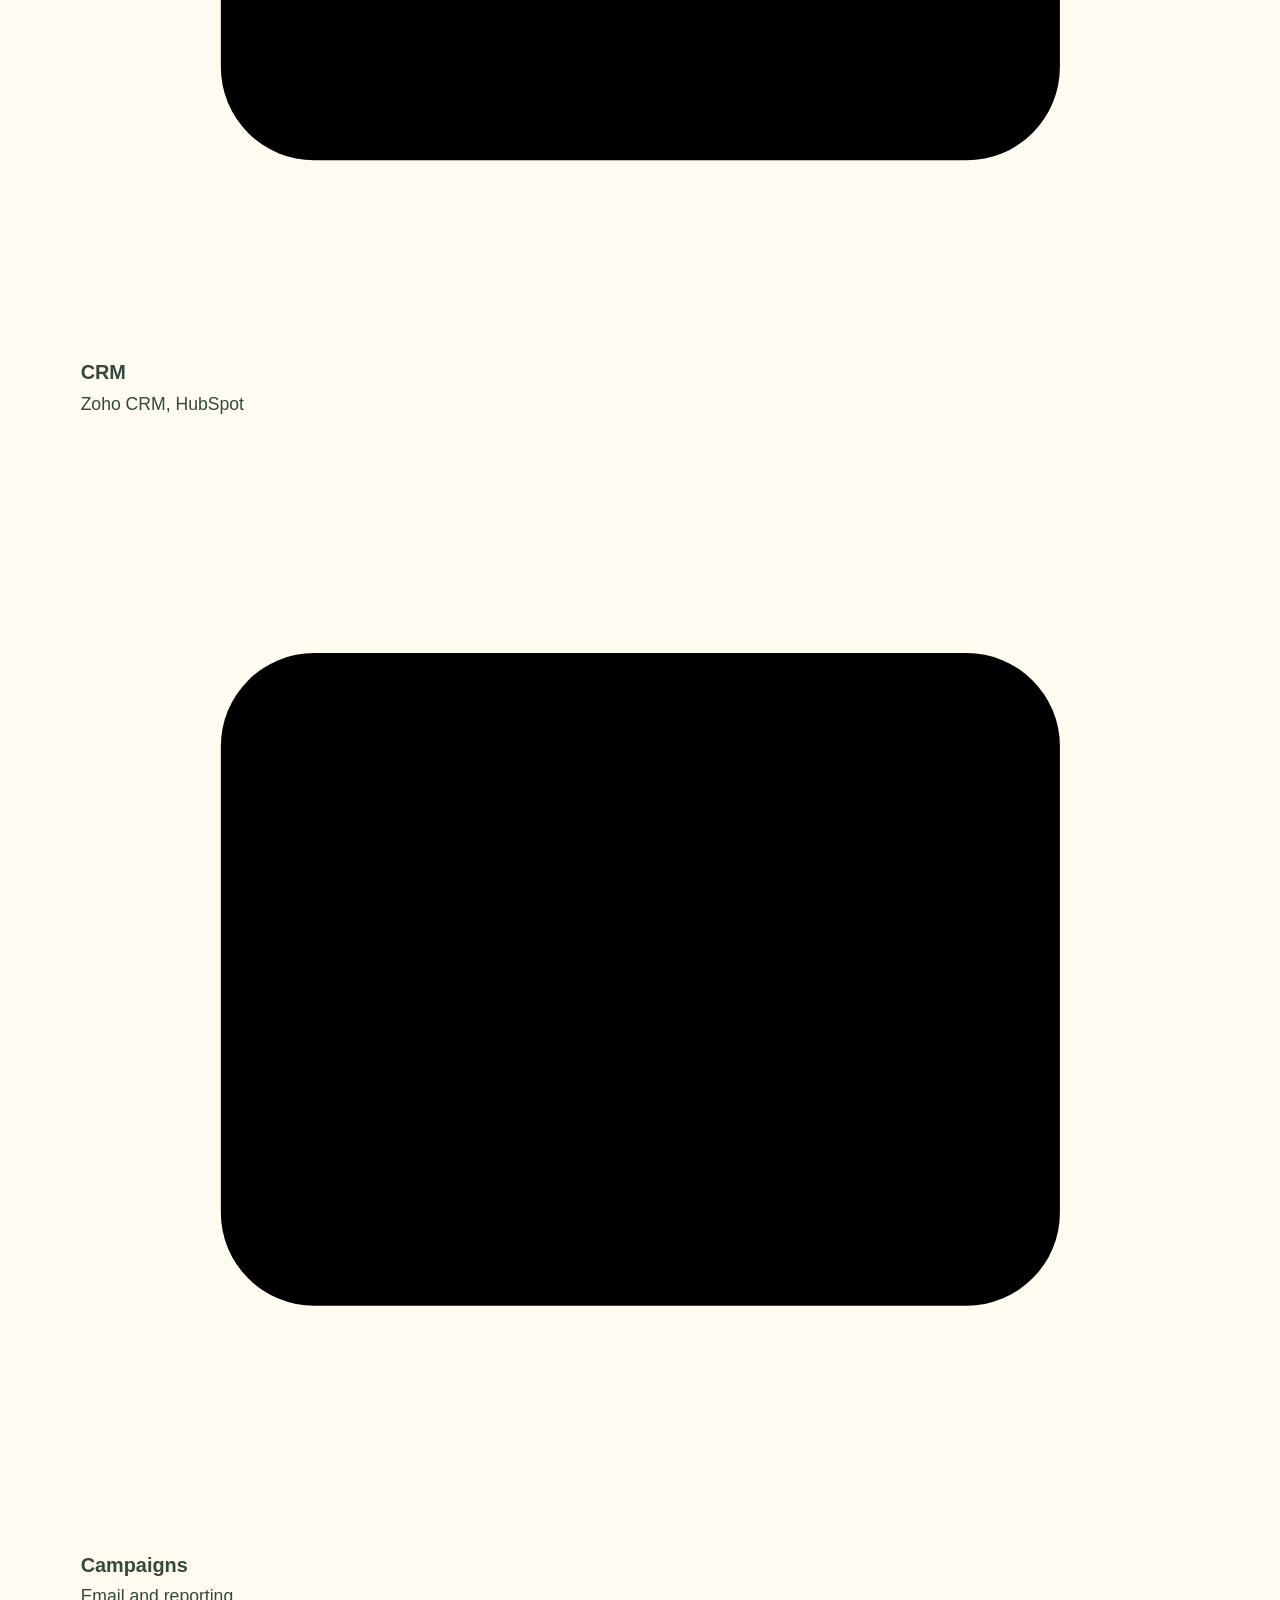
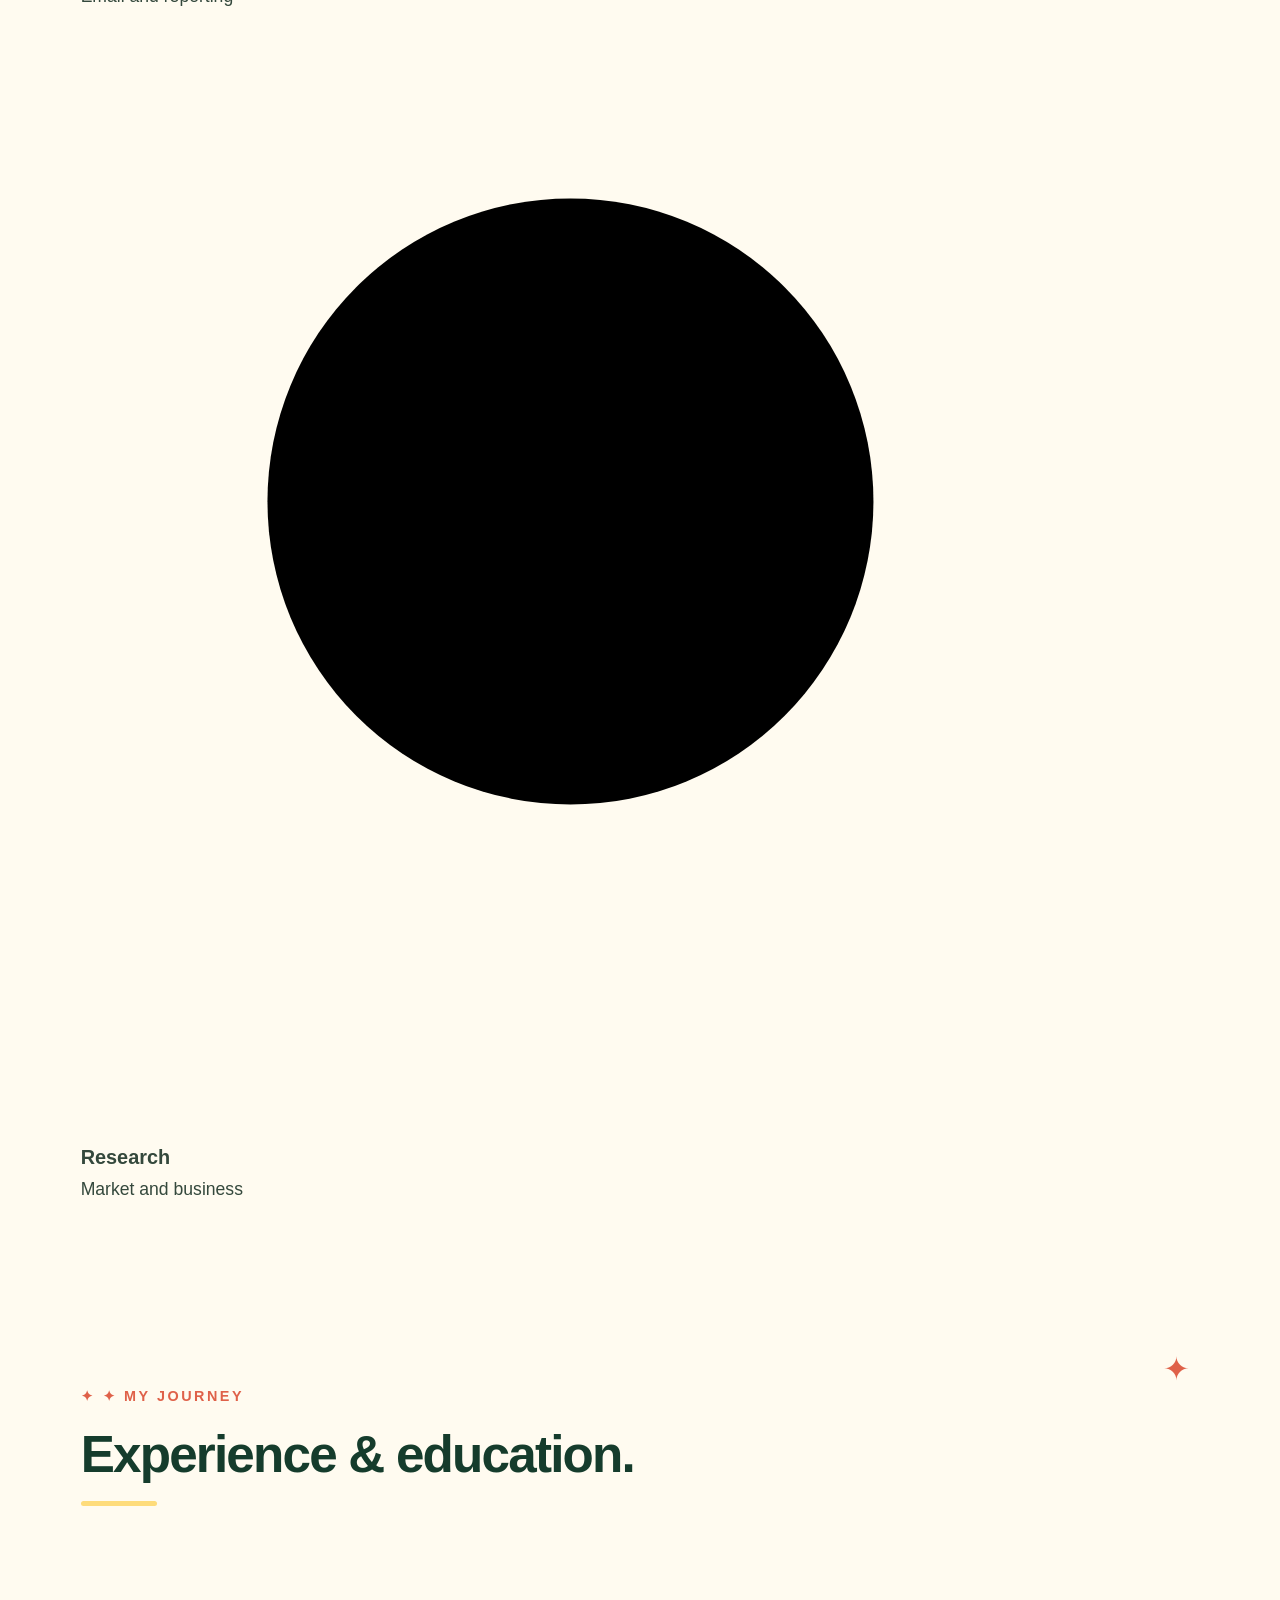
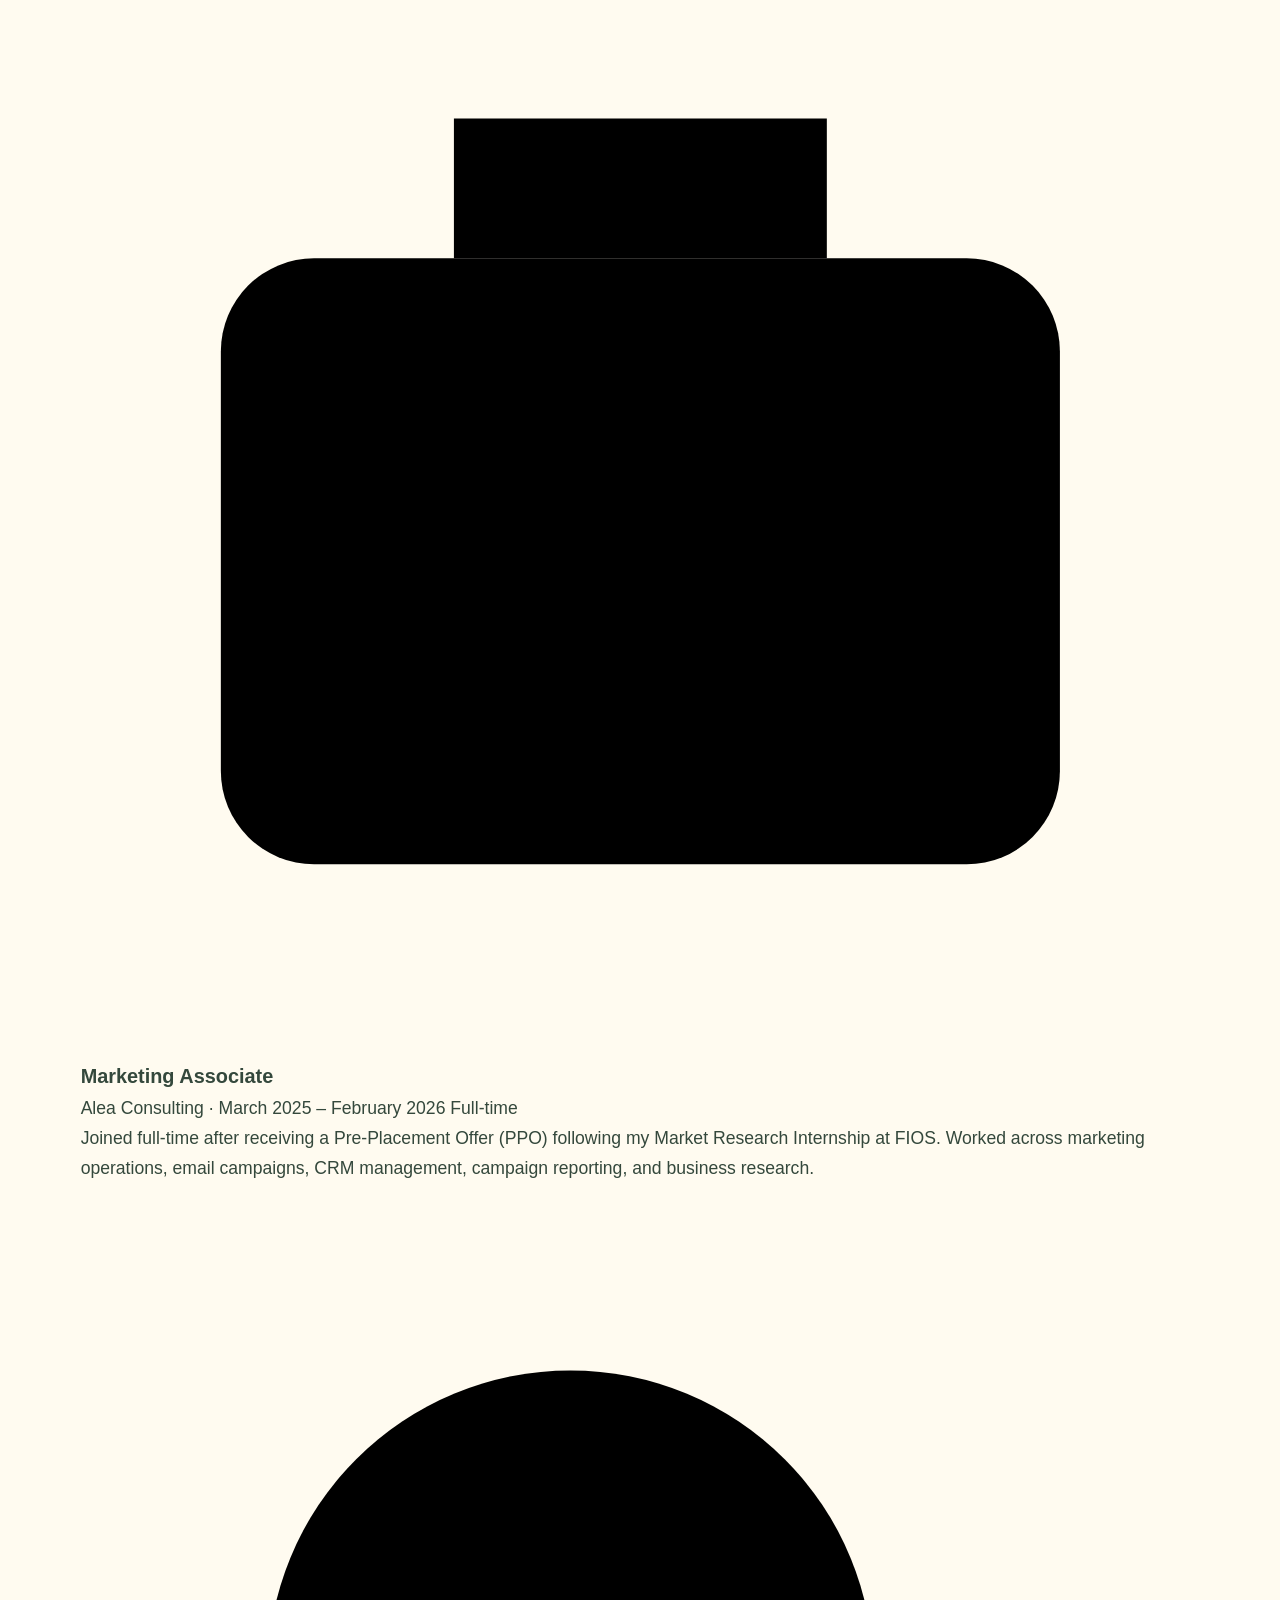
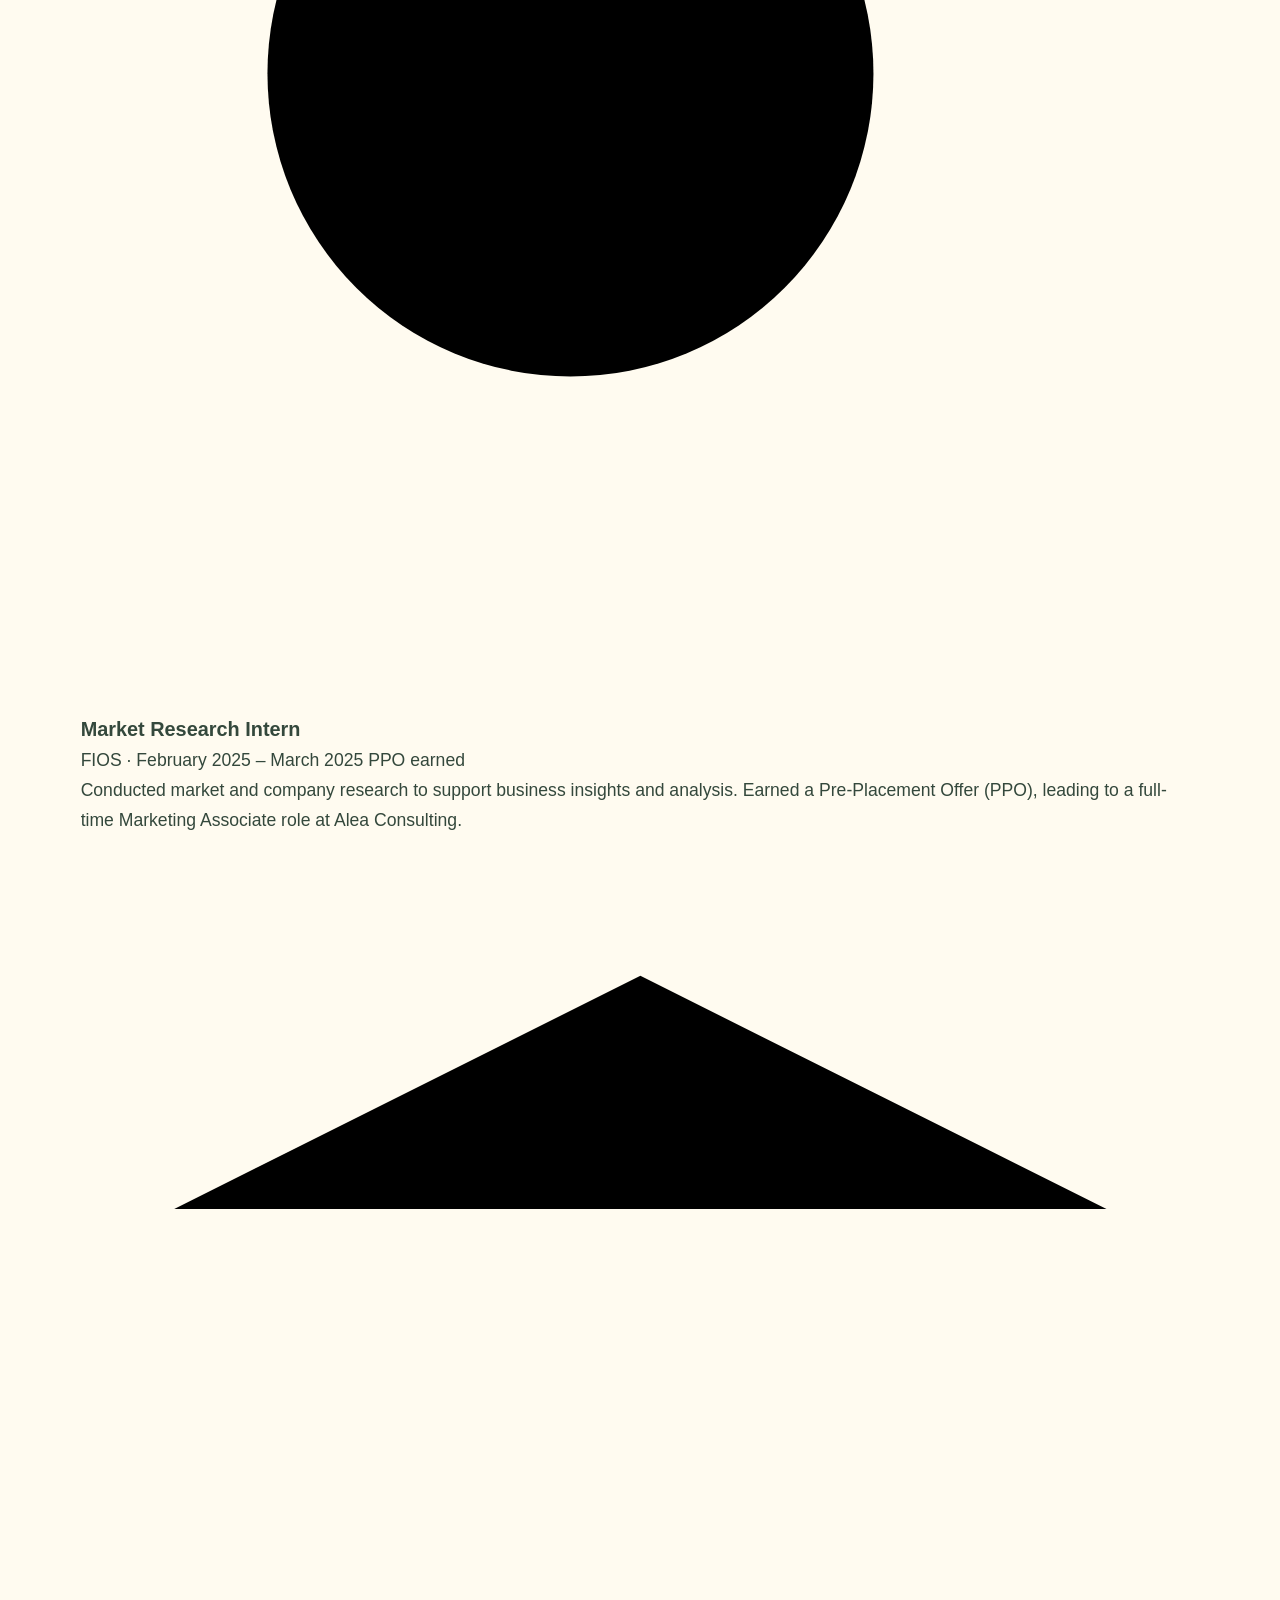
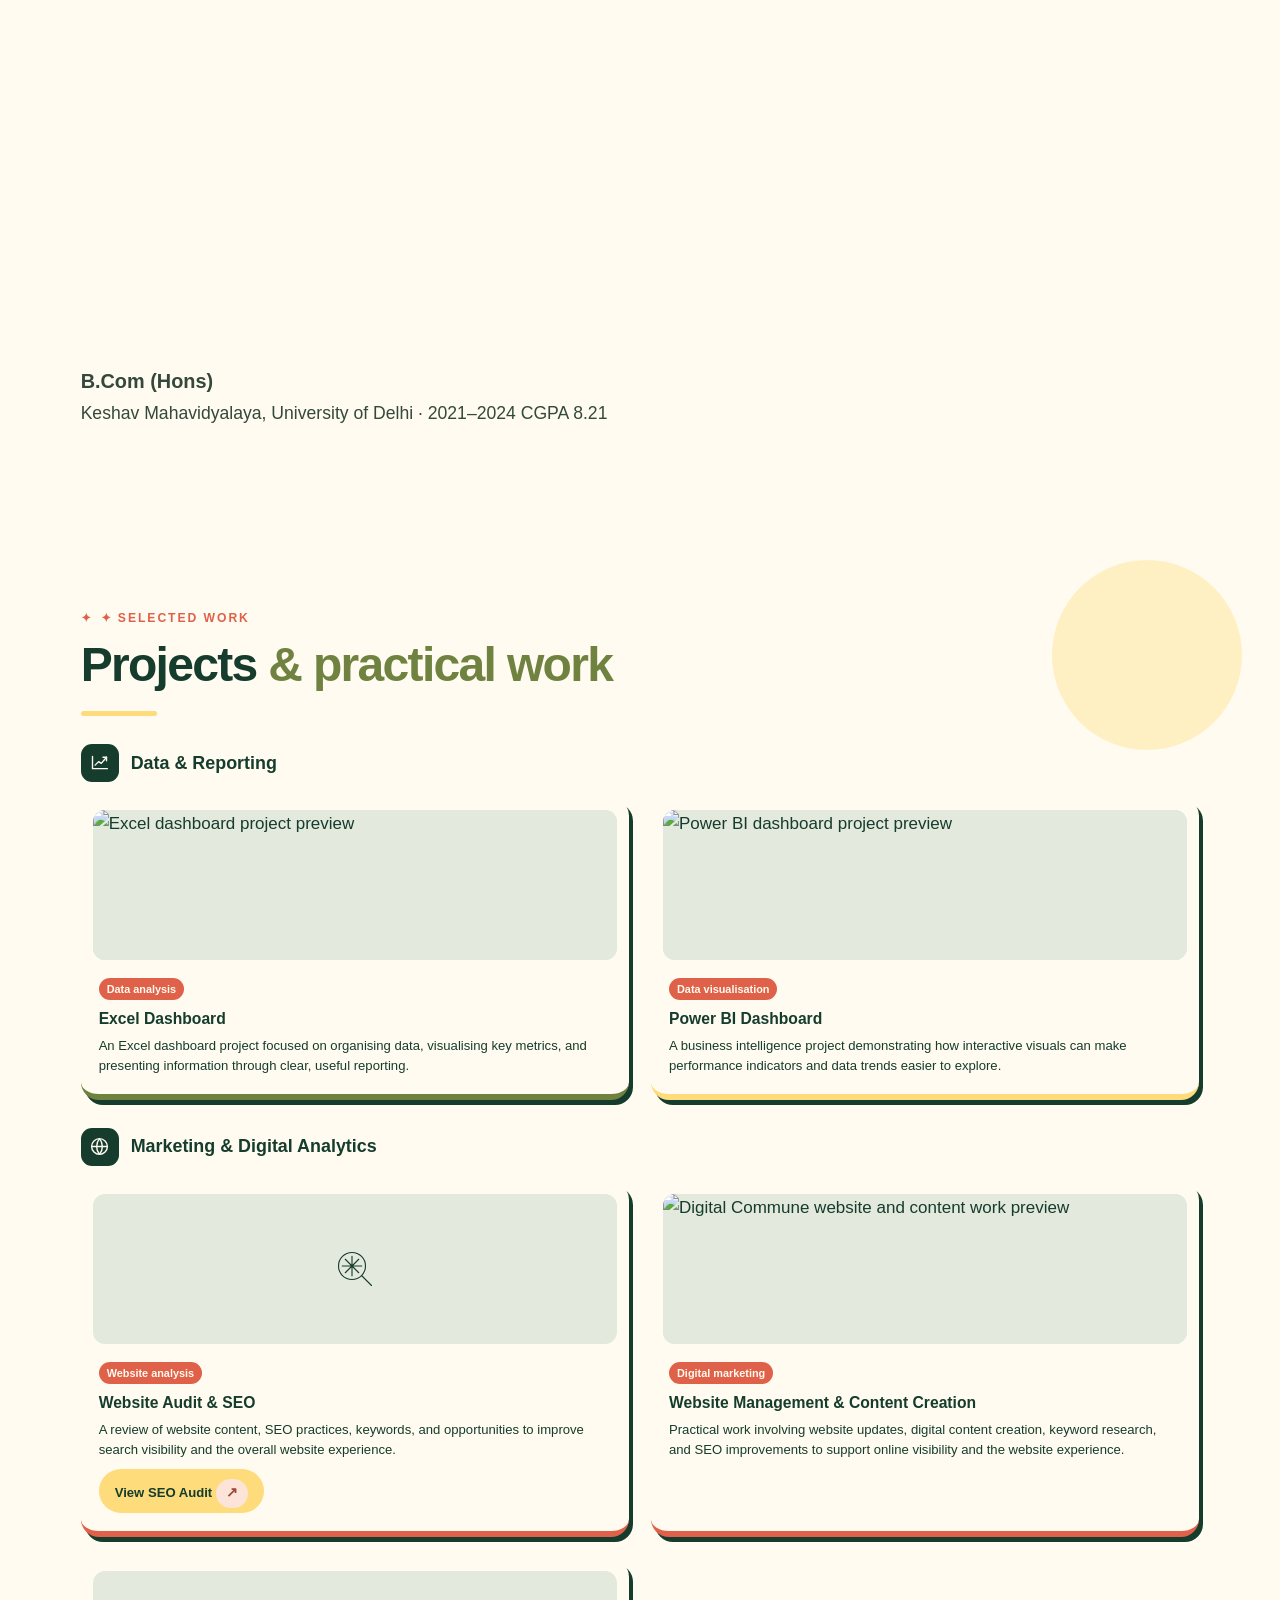
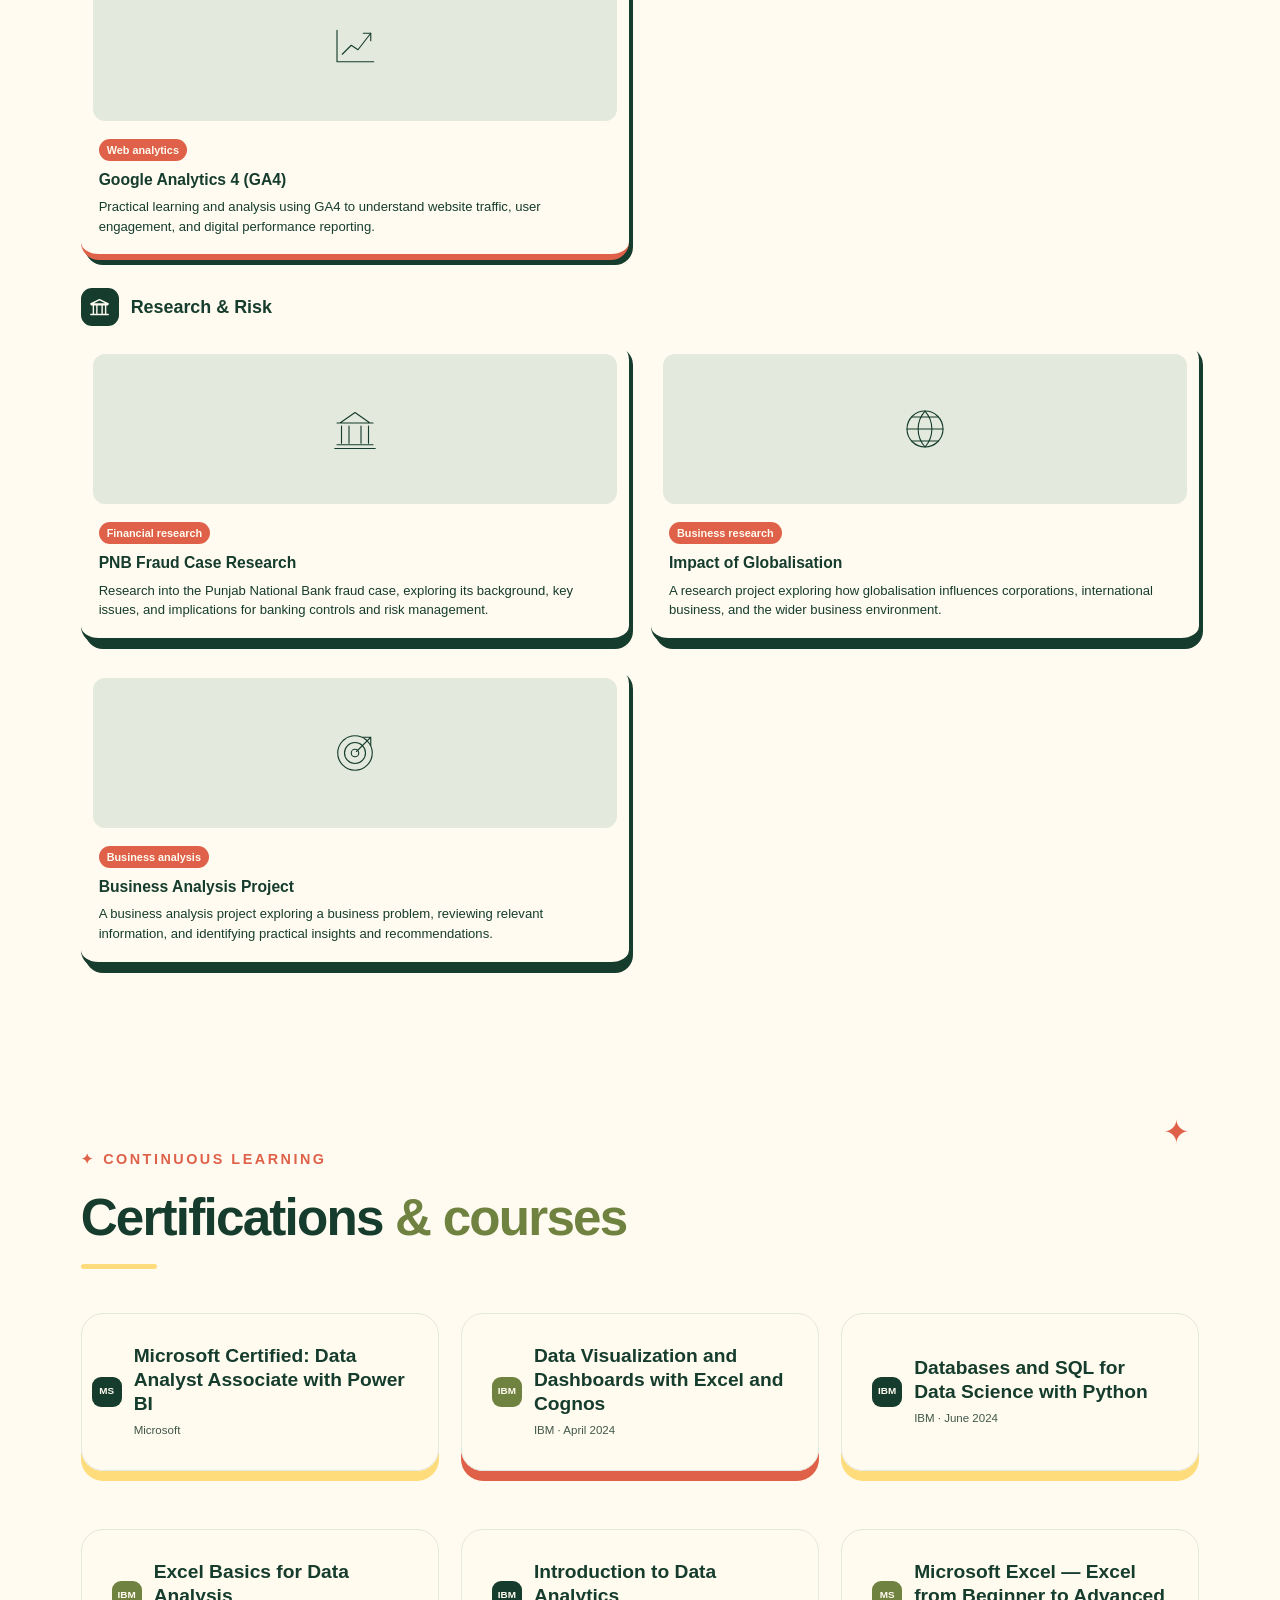
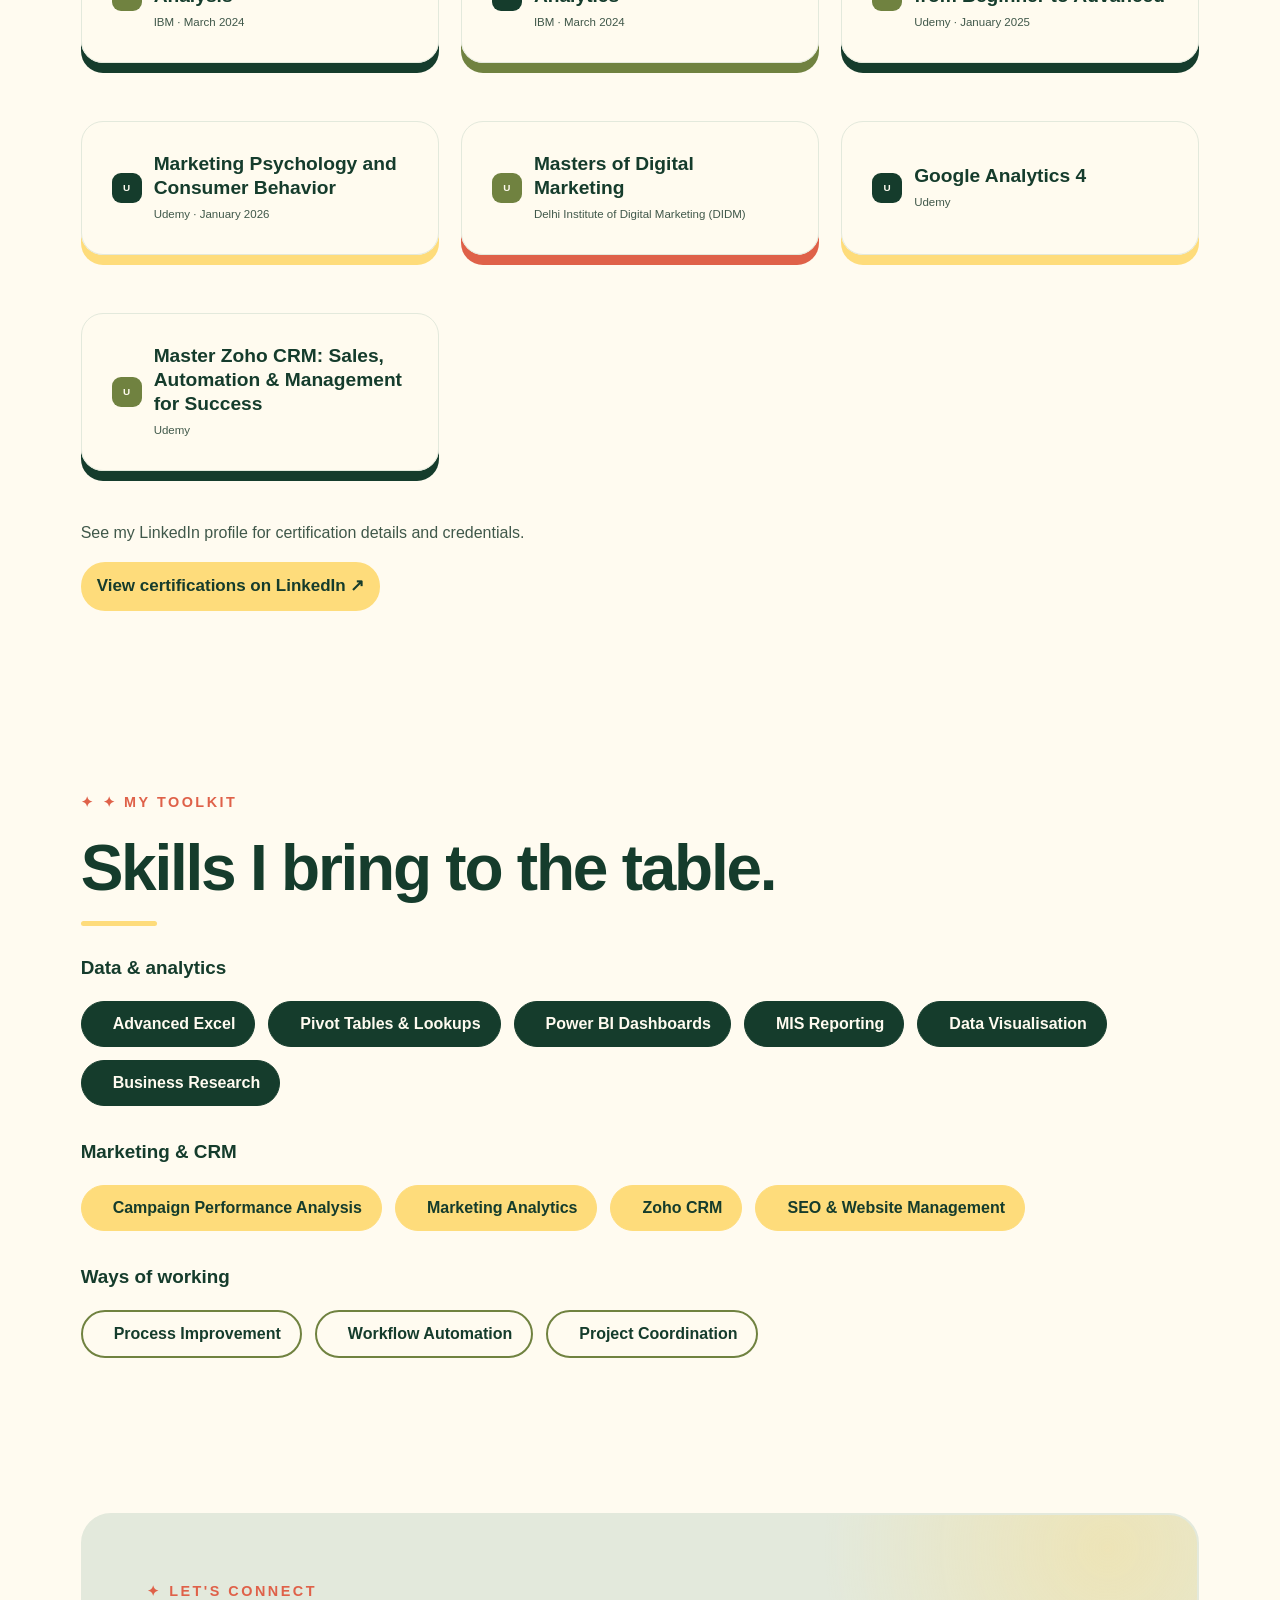
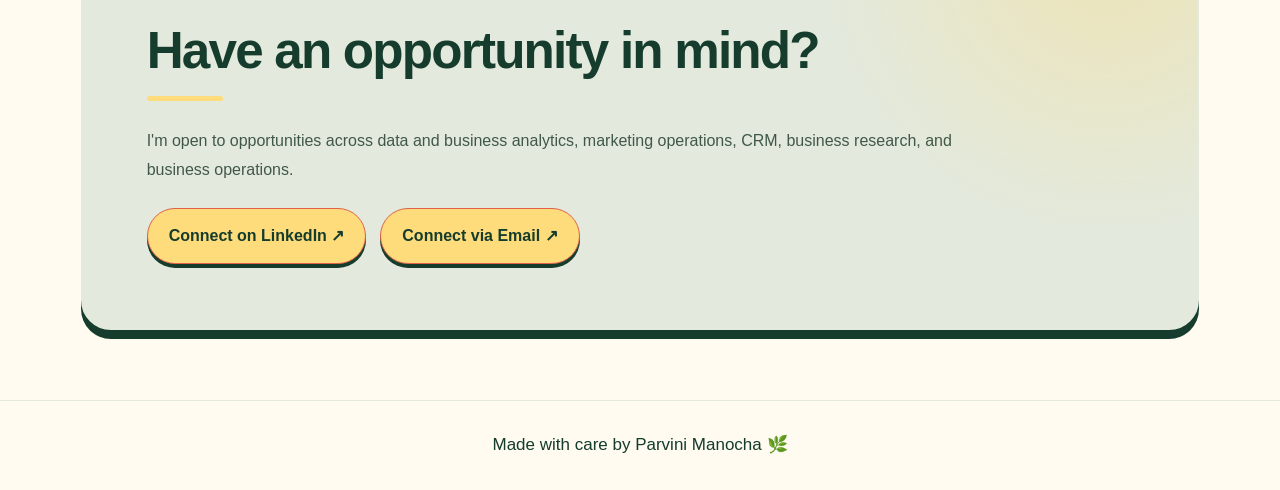
==== commit 1dce7b29: "Restyle About Experience and Skills markup" ====
--- a/index.html
+++ b/index.html
@@ -47,28 +47,30 @@
         <div class="photo-badge badge-ppo">◎ PPO to full-time</div>
       </div>
     </section>
-    <section id="about" class="section">
-      <p class="eyebrow">A LITTLE ABOUT ME</p>
-      <h2>Curious mind. Creative approach.</h2>
-      <p>I'm a B.Com (Hons) graduate with experience across marketing operations, CRM, campaign reporting, analytics, and business research. I enjoy organising information, finding useful patterns, improving processes, and communicating insights clearly.</p>
-    </section>
-
-    <section id="experience" class="section">
-      <p class="eyebrow">MY JOURNEY</p>
-      <h2>Experience & education</h2>
-      <div class="info-card">
-        <h3>Marketing Associate</h3>
-        <p>Alea Consulting · March 2025 – February 2026</p>
-        <p>Joined full-time after receiving a Pre-Placement Offer (PPO) following my Market Research Internship at FIOS. Worked across marketing operations, email campaigns, CRM management, campaign reporting, and business research.</p>
-      </div>
-      <div class="info-card">
-        <h3>Market Research Intern</h3>
-        <p>FIOS · February 2025 – March 2025</p>
-        <p>Conducted market and company research to support business insights and analysis. Earned a Pre-Placement Offer (PPO), leading to a full-time Marketing Associate role at Alea Consulting.</p>
-      </div>
-      <div class="info-card">
-        <h3>B.Com (Hons)</h3>
-        <p>Keshav Mahavidyalaya, University of Delhi · 2021–2024</p>
+    <section id="about" class="section about-section">
+      <p class="eyebrow">✦ ABOUT ME</p>
+      <h2><span class="heading-ink">Curious mind.</span> <span class="heading-olive">Creative approach.</span></h2>
+      <div class="about-layout">
+        <div class="about-copy">
+          <p>I'm a B.Com (Hons) graduate with experience across marketing operations, CRM, campaign reporting, analytics, and business research. I enjoy organising information, finding useful patterns, improving processes, and communicating insights clearly.</p>
+          <div class="about-pills"><span class="pill">Marketing Associate</span><span class="pill">Market research</span><span class="pill">Gurugram</span></div>
+        </div>
+        <div class="about-tiles">
+          <article class="about-tile about-tile-dark"><span class="about-icon icon-yellow"><svg viewBox="0 0 24 24" aria-hidden="true"><path d="M4 19V5M4 19h17M7 15l4-4 3 2 6-7"/><path d="M16 6h4v4"/></svg></span><div><h3>Analytics</h3><p>Excel, Power BI, GA4</p></div></article>
+          <article class="about-tile"><span class="about-icon icon-ink"><svg viewBox="0 0 24 24" aria-hidden="true"><rect x="3" y="4" width="18" height="16" rx="2"/><path d="M3 9h18M8 9v11"/></svg></span><div><h3>CRM</h3><p>Zoho CRM, HubSpot</p></div></article>
+          <article class="about-tile about-tile-yellow"><span class="about-icon icon-ink"><svg viewBox="0 0 24 24" aria-hidden="true"><rect x="3" y="5" width="18" height="14" rx="2"/><path d="m4 7 8 6 8-6"/></svg></span><div><h3>Campaigns</h3><p>Email and reporting</p></div></article>
+          <article class="about-tile"><span class="about-icon icon-coral"><svg viewBox="0 0 24 24" aria-hidden="true"><circle cx="10.5" cy="10.5" r="6.5"/><path d="m16 16 5 5M8 10h5M10.5 8v5"/></svg></span><div><h3>Research</h3><p>Market and business</p></div></article>
+        </div>
+      </div>
+    </section>
+
+    <section id="experience" class="section experience-section">
+      <p class="eyebrow">✦ MY JOURNEY</p>
+      <h2><span class="heading-ink">Experience</span> <span class="heading-olive">&amp; education.</span></h2>
+      <div class="timeline">
+        <article class="timeline-entry"><span class="timeline-icon"><svg viewBox="0 0 24 24" aria-hidden="true"><rect x="3" y="7" width="18" height="13" rx="2"/><path d="M8 7V4h8v3M3 12h18M10 12v2h4v-2"/></svg></span><div class="timeline-card"><h3>Marketing Associate</h3><p class="timeline-meta">Alea Consulting · March 2025 – February 2026 <span class="pill meta-pill pill-yellow">Full-time</span></p><p>Joined full-time after receiving a Pre-Placement Offer (PPO) following my Market Research Internship at FIOS. Worked across marketing operations, email campaigns, CRM management, campaign reporting, and business research.</p></div></article>
+        <article class="timeline-entry"><span class="timeline-icon"><svg viewBox="0 0 24 24" aria-hidden="true"><circle cx="10.5" cy="10.5" r="6.5"/><path d="m16 16 5 5M8 10h5M10.5 8v5"/></svg></span><div class="timeline-card"><h3>Market Research Intern</h3><p class="timeline-meta">FIOS · February 2025 – March 2025 <span class="pill meta-pill pill-coral">PPO earned</span></p><p>Conducted market and company research to support business insights and analysis. Earned a Pre-Placement Offer (PPO), leading to a full-time Marketing Associate role at Alea Consulting.</p></div></article>
+        <article class="timeline-entry"><span class="timeline-icon"><svg viewBox="0 0 24 24" aria-hidden="true"><path d="M3 9h18M5 9v10M9 9v10M15 9v10M19 9v10M2 20h20M12 3 2 8h20z"/></svg></span><div class="timeline-card"><h3>B.Com (Hons)</h3><p class="timeline-meta">Keshav Mahavidyalaya, University of Delhi · 2021–2024 <span class="pill meta-pill pill-yellow">CGPA 8.21</span></p></div></article>
       </div>
     </section>
 
@@ -176,36 +178,29 @@
       <a class="project-link" href="https://www.linkedin.com/in/parvini-manocha-0aa1762b6/" target="_blank" rel="noopener noreferrer">View certifications on LinkedIn ↗</a>
     </section>
 
-    <section class="section skills">
-      <p class="eyebrow">MY TOOLKIT</p>
-      <h2>Skills I bring <span class="skills-heading-accent">to the table</span></h2>
-      <div class="skill-group">
-        <h3>Data &amp; analytics</h3>
-        <div class="skill-list skill-list-dark">
-          <span><span class="skill-icon">▦</span><span class="skill-name">Advanced Excel</span></span>
-          <span><span class="skill-icon">▤</span><span class="skill-name">Pivot Tables &amp; Lookups</span></span>
-          <span><span class="skill-icon">▥</span><span class="skill-name">Power BI Dashboards</span></span>
-          <span><span class="skill-icon">▧</span><span class="skill-name">MIS Reporting</span></span>
-          <span><span class="skill-icon">⌁</span><span class="skill-name">Data Visualisation</span></span>
-          <span><span class="skill-icon">⌕</span><span class="skill-name">Business Research</span></span>
-        </div>
-      </div>
-      <div class="skill-group">
-        <h3>Marketing &amp; CRM</h3>
-        <div class="skill-list skill-list-yellow">
-          <span><span class="skill-icon">◎</span><span class="skill-name">Campaign Performance Analysis</span></span>
-          <span><span class="skill-icon">↗</span><span class="skill-name">Marketing Analytics</span></span>
-          <span><span class="skill-icon">♙</span><span class="skill-name">Zoho CRM</span></span>
-          <span><span class="skill-icon">◉</span><span class="skill-name">SEO &amp; Website Management</span></span>
-        </div>
-      </div>
-      <div class="skill-group">
-        <h3>Ways of working</h3>
-        <div class="skill-list skill-list-outline">
-          <span><span class="skill-icon">⟳</span><span class="skill-name">Process Improvement</span></span>
-          <span><span class="skill-icon">⚙</span><span class="skill-name">Workflow Automation</span></span>
-          <span><span class="skill-icon">☷</span><span class="skill-name">Project Coordination</span></span>
-        </div>
+    <section id="skills" class="section skills skills-section">
+      <p class="eyebrow">✦ MY TOOLKIT</p>
+      <h2><span class="heading-ink">Skills I bring</span> <span class="heading-olive">to the table.</span></h2>
+      <div class="skill-groups">
+        <div class="skill-group"><h3>Data &amp; analytics</h3><div class="skill-list skill-list-dark">
+          <span><svg viewBox="0 0 24 24" aria-hidden="true"><rect x="3" y="4" width="18" height="16" rx="1"/><path d="M3 9h18M8 9v11M14 9v11"/></svg>Advanced Excel</span>
+          <span><svg viewBox="0 0 24 24" aria-hidden="true"><path d="M4 4h16v16H4zM4 10h16M10 4v16"/></svg>Pivot Tables &amp; Lookups</span>
+          <span><svg viewBox="0 0 24 24" aria-hidden="true"><path d="M4 19V5M4 19h17M7 15l4-4 3 2 6-7"/></svg>Power BI Dashboards</span>
+          <span><svg viewBox="0 0 24 24" aria-hidden="true"><rect x="3" y="4" width="18" height="16" rx="2"/><path d="M7 15v-3M12 15V8M17 15v-5"/></svg>MIS Reporting</span>
+          <span><svg viewBox="0 0 24 24" aria-hidden="true"><path d="M4 19V5M4 19h17M7 15l4-4 3 2 6-7"/></svg>Data Visualisation</span>
+          <span><svg viewBox="0 0 24 24" aria-hidden="true"><circle cx="10.5" cy="10.5" r="6.5"/><path d="m16 16 5 5"/></svg>Business Research</span>
+        </div></div>
+        <div class="skill-group"><h3>Marketing &amp; CRM</h3><div class="skill-list skill-list-yellow">
+          <span><svg viewBox="0 0 24 24" aria-hidden="true"><rect x="3" y="5" width="18" height="14" rx="2"/><path d="m4 7 8 6 8-6"/></svg>Campaign Performance Analysis</span>
+          <span><svg viewBox="0 0 24 24" aria-hidden="true"><path d="M4 19V5M4 19h17M7 15l4-4 3 2 6-7"/></svg>Marketing Analytics</span>
+          <span><svg viewBox="0 0 24 24" aria-hidden="true"><rect x="3" y="4" width="18" height="16" rx="2"/><path d="M3 9h18M8 9v11"/></svg>Zoho CRM</span>
+          <span><svg viewBox="0 0 24 24" aria-hidden="true"><circle cx="10.5" cy="10.5" r="6.5"/><path d="m16 16 5 5M8 10h5"/></svg>SEO &amp; Website Management</span>
+        </div></div>
+        <div class="skill-group"><h3>Ways of working</h3><div class="skill-list skill-list-outline">
+          <span><svg viewBox="0 0 24 24" aria-hidden="true"><path d="M20 7v5h-5M4 17v-5h5"/><path d="M5.5 9A7 7 0 0 1 18 6l2 6M4 12l2 6a7 7 0 0 0 12.5-3"/></svg>Process Improvement</span>
+          <span><svg viewBox="0 0 24 24" aria-hidden="true"><circle cx="12" cy="12" r="3"/><path d="m19 13 2 1-2 4-2-1-2 1v2H9v-2l-2-1-2 1-2-4 2-1v-2l-2-1 2-4 2 1 2-1V4h6v2l2 1 2-1 2 4-2 1z"/></svg>Workflow Automation</span>
+          <span><svg viewBox="0 0 24 24" aria-hidden="true"><rect x="3" y="4" width="18" height="16" rx="2"/><path d="M7 8h10M7 12h10M7 16h6"/></svg>Project Coordination</span>
+        </div></div>
       </div>
     </section>
 
--- a/style.css
+++ b/style.css
@@ -2666,3 +2666,289 @@
 #certifications.section .project-grid.certification-grid > .info-card.certification-card:nth-child(5) {
   box-shadow: 0 10px 0 #708240 !important;
 }
+
+
+/* Projects section refresh: scoped overrides neutralize legacy project-card rules */
+:root {
+  --ink: #153C2C;
+  --olive: #708240;
+  --coral: #DF6149;
+  --yellow: #FEDC7B;
+  --cream: #FFFBF0;
+  --sage: #E3E9DC;
+}
+#projects.projects-section { background: var(--sage) !important; color: var(--ink) !important; padding: 42px 28px !important; border-radius: 26px; }
+#projects.projects-section > .eyebrow { margin: 0 0 8px !important; color: var(--coral) !important; font-size: .76rem !important; font-weight: 800 !important; letter-spacing: .16em !important; }
+#projects.projects-section > h2 { margin: 0 0 30px !important; color: var(--ink) !important; font-size: clamp(1.8rem, 3vw, 2.6rem) !important; font-weight: 800 !important; }
+#projects.projects-section > h2 > span:first-child { color: var(--ink) !important; }
+#projects.projects-section .projects-heading-accent { color: var(--olive) !important; }
+#projects.projects-section .project-group { margin-top: 28px; }
+#projects.projects-section .project-category { display: flex !important; align-items: center !important; gap: 12px !important; margin: 0 0 16px !important; color: var(--ink) !important; font-size: 1.12rem !important; font-weight: 800 !important; }
+#projects.projects-section .project-category::after { content: ""; height: 1px; flex: 1; margin-left: 6px; background: var(--cream); }
+#projects.projects-section .project-category-icon { display: flex; flex: 0 0 38px; width: 38px; height: 38px; align-items: center; justify-content: center; border-radius: 11px; background: var(--ink); }
+#projects.projects-section .project-category-icon svg { width: 21px; height: 21px; fill: none; stroke: var(--cream); stroke-width: 1.6; stroke-linecap: round; stroke-linejoin: round; }
+#projects.projects-section .project-grid { display: grid !important; gap: 18px !important; grid-template-columns: minmax(0, 1fr) !important; margin: 0 !important; padding: 0 !important; }
+#projects.projects-section .project-grid.g2 { grid-template-columns: repeat(2, minmax(0, 1fr)) !important; }
+#projects.projects-section .project-grid.g3 { grid-template-columns: repeat(3, minmax(0, 1fr)) !important; }
+#projects.projects-section .project-card { display: flex !important; flex-direction: column !important; min-width: 0 !important; padding: 0 0 18px !important; overflow: hidden !important; border: 0 !important; border-bottom: 6px solid var(--ink) !important; border-radius: 22px !important; background: var(--cream) !important; box-shadow: 6px 6px 0 var(--ink) !important; color: var(--ink) !important; transition: transform .18s ease, box-shadow .18s ease !important; }
+#projects.projects-section .project-card:hover { transform: translateY(-3px) !important; box-shadow: 8px 9px 0 var(--ink) !important; }
+#projects.projects-section .project-excel { border-bottom-color: var(--olive) !important; box-shadow: 6px 6px 0 var(--olive) !important; }
+#projects.projects-section .project-powerbi { border-bottom-color: var(--yellow) !important; box-shadow: 6px 6px 0 var(--yellow) !important; }
+#projects.projects-section .project-marketing { border-bottom-color: var(--coral) !important; box-shadow: 6px 6px 0 var(--ink) !important; }
+#projects.projects-section .project-research { border-bottom-color: var(--ink) !important; box-shadow: 6px 6px 0 var(--ink) !important; }
+#projects.projects-section .project-visual { display: flex !important; align-items: center !important; justify-content: center !important; height: 128px !important; margin: 12px 12px 0 !important; overflow: hidden !important; border-radius: 14px !important; background: var(--sage) !important; }
+#projects.projects-section .project-image { display: block !important; width: 100% !important; height: 100% !important; max-height: none !important; margin: 0 !important; object-fit: contain !important; border-radius: 0 !important; }
+#projects.projects-section .project-line-icon { width: 54px !important; height: 54px !important; fill: none !important; stroke: var(--ink) !important; stroke-width: 1.5 !important; stroke-linecap: round !important; stroke-linejoin: round !important; }
+#projects.projects-section .project-content { padding: 14px 18px 0 !important; }
+#projects.projects-section .project-tag { display: inline-flex !important; align-items: center !important; margin: 0 0 10px !important; padding: 5px 10px !important; border: 0 !important; border-radius: 999px !important; background: var(--coral) !important; color: var(--cream) !important; font-size: 12px !important; font-weight: 800 !important; line-height: 1.25 !important; }
+#projects.projects-section .project-card h3 { margin: 0 0 8px !important; color: var(--ink) !important; font-size: 1.08rem !important; font-weight: 800 !important; line-height: 1.3 !important; }
+#projects.projects-section .project-card p { margin: 0 !important; color: var(--ink) !important; font-size: 14px !important; line-height: 1.55 !important; }
+#projects.projects-section .project-card .project-link { display: inline-flex !important; align-items: center !important; gap: 5px !important; margin-top: 13px !important; padding-bottom: 3px !important; border-bottom: 2px solid var(--yellow) !important; color: var(--ink) !important; font-weight: 800 !important; text-decoration: none !important; }
+@media (max-width: 900px) { #projects.projects-section .project-grid.g3 { grid-template-columns: repeat(2, minmax(0, 1fr)) !important; } }
+@media (max-width: 600px) { #projects.projects-section { padding: 28px 16px !important; } #projects.projects-section .project-grid.g2, #projects.projects-section .project-grid.g3 { grid-template-columns: minmax(0, 1fr) !important; gap: 16px !important; } #projects.projects-section .project-category { font-size: 1rem !important; } }
+
+
+/* Projects section: match the Certifications section alignment and remove the green panel background */
+#projects.projects-section {
+  background: transparent !important;
+  padding: clamp(58px, 7vw, 100px) var(--page-gutter) !important;
+  border-radius: 0 !important;
+}
+@media (max-width: 600px) {
+  #projects.projects-section {
+    padding: 52px var(--page-gutter) !important;
+  }
+}
+
+
+/* Projects cards: match the compact size and two-column format of Certifications */
+#projects.projects-section .project-grid,
+#projects.projects-section .project-grid.g2,
+#projects.projects-section .project-grid.g3 {
+  grid-template-columns: repeat(2, minmax(0, 1fr)) !important;
+  gap: 12px !important;
+}
+#projects.projects-section .project-card {
+  display: grid !important;
+  grid-template-columns: 76px minmax(0, 1fr) !important;
+  align-items: center !important;
+  column-gap: 12px !important;
+  padding: 12px 10px !important;
+  border: 0 !important;
+  border-radius: 13px !important;
+  background: #E5EADD !important;
+  box-shadow: 0 8px 0 var(--ink) !important;
+}
+#projects.projects-section .project-visual {
+  width: 76px !important;
+  height: 76px !important;
+  margin: 0 !important;
+  border-radius: 10px !important;
+  background: var(--cream) !important;
+}
+#projects.projects-section .project-content {
+  min-width: 0 !important;
+  padding: 0 !important;
+}
+#projects.projects-section .project-tag {
+  margin-bottom: 5px !important;
+  padding: 3px 7px !important;
+  font-size: 10px !important;
+}
+#projects.projects-section .project-card h3 {
+  margin-bottom: 4px !important;
+  font-size: .88rem !important;
+  line-height: 1.25 !important;
+}
+#projects.projects-section .project-card p {
+  font-size: .74rem !important;
+  line-height: 1.35 !important;
+}
+#projects.projects-section .project-card .project-link {
+  margin-top: 7px !important;
+  font-size: .78rem !important;
+}
+#projects.projects-section .project-line-icon {
+  width: 40px !important;
+  height: 40px !important;
+}
+#projects.projects-section .project-excel,
+#projects.projects-section .project-powerbi,
+#projects.projects-section .project-marketing,
+#projects.projects-section .project-research {
+  border-bottom: 0 !important;
+  box-shadow: 0 8px 0 var(--ink) !important;
+}
+@media (max-width: 700px) {
+  #projects.projects-section .project-grid,
+  #projects.projects-section .project-grid.g2,
+  #projects.projects-section .project-grid.g3 {
+    grid-template-columns: minmax(0, 1fr) !important;
+  }
+}
+@media (max-width: 420px) {
+  #projects.projects-section .project-card {
+    grid-template-columns: 60px minmax(0, 1fr) !important;
+    gap: 10px !important;
+  }
+  #projects.projects-section .project-visual {
+    width: 60px !important;
+    height: 60px !important;
+  }
+}
+
+
+/* Match the Projects heading size to the Certifications heading */
+#projects.projects-section > h2 {
+  font-size: clamp(2rem, 4vw, 3rem) !important;
+  line-height: 1.2 !important;
+  margin-bottom: 24px !important;
+}
+
+
+/* Restore the original larger project-card format; keep the updated section heading/background */
+#projects.projects-section .project-grid,
+#projects.projects-section .project-grid.g2 {
+  grid-template-columns: repeat(2, minmax(0, 1fr)) !important;
+  gap: 18px !important;
+}
+#projects.projects-section .project-grid.g3 {
+  grid-template-columns: repeat(3, minmax(0, 1fr)) !important;
+  gap: 18px !important;
+}
+#projects.projects-section .project-card {
+  display: flex !important;
+  flex-direction: column !important;
+  align-items: stretch !important;
+  padding: 0 0 18px !important;
+  border: 0 !important;
+  border-bottom: 6px solid var(--ink) !important;
+  border-radius: 22px !important;
+  background: var(--cream) !important;
+  box-shadow: 6px 6px 0 var(--ink) !important;
+}
+#projects.projects-section .project-excel { border-bottom: 6px solid var(--olive) !important; box-shadow: 6px 6px 0 var(--ink) !important; }
+#projects.projects-section .project-powerbi { border-bottom: 6px solid var(--yellow) !important; box-shadow: 6px 6px 0 var(--ink) !important; }
+#projects.projects-section .project-marketing { border-bottom: 6px solid var(--coral) !important; box-shadow: 6px 6px 0 var(--ink) !important; }
+#projects.projects-section .project-research { border-bottom: 6px solid var(--ink) !important; box-shadow: 6px 6px 0 var(--ink) !important; }
+#projects.projects-section .project-visual {
+  width: auto !important;
+  height: 128px !important;
+  margin: 12px 12px 0 !important;
+  border-radius: 14px !important;
+  background: var(--sage) !important;
+}
+#projects.projects-section .project-image { width: 100% !important; height: 100% !important; object-fit: contain !important; }
+#projects.projects-section .project-content { padding: 14px 18px 0 !important; }
+#projects.projects-section .project-tag { margin-bottom: 10px !important; padding: 5px 10px !important; font-size: 12px !important; }
+#projects.projects-section .project-card h3 { margin-bottom: 8px !important; font-size: 1.08rem !important; line-height: 1.3 !important; }
+#projects.projects-section .project-card p { font-size: 14px !important; line-height: 1.55 !important; }
+#projects.projects-section .project-card .project-link { margin-top: 13px !important; font-size: inherit !important; }
+#projects.projects-section .project-line-icon { width: 54px !important; height: 54px !important; }
+@media (max-width: 900px) {
+  #projects.projects-section .project-grid.g3 { grid-template-columns: repeat(2, minmax(0, 1fr)) !important; }
+}
+@media (max-width: 600px) {
+  #projects.projects-section .project-grid,
+  #projects.projects-section .project-grid.g2,
+  #projects.projects-section .project-grid.g3 { grid-template-columns: minmax(0, 1fr) !important; gap: 16px !important; }
+}
+
+
+/* Match project-card text sizes to the compact typography used in Certifications */
+#projects.projects-section .project-tag {
+  font-size: .62rem !important;
+  line-height: 1.2 !important;
+  padding: 3px 7px !important;
+  margin-bottom: 6px !important;
+}
+#projects.projects-section .project-card h3 {
+  font-size: .82rem !important;
+  line-height: 1.25 !important;
+  margin-bottom: 4px !important;
+}
+#projects.projects-section .project-card p {
+  font-size: .72rem !important;
+  line-height: 1.3 !important;
+}
+#projects.projects-section .project-card .project-link {
+  font-size: .72rem !important;
+  line-height: 1.25 !important;
+  margin-top: 7px !important;
+}
+
+
+/* Refined Projects layout: consistent card widths, balanced visuals, readable text */
+#projects.projects-section .project-grid,
+#projects.projects-section .project-grid.g2,
+#projects.projects-section .project-grid.g3 {
+  grid-template-columns: repeat(2, minmax(0, 1fr)) !important;
+  align-items: stretch !important;
+  gap: 22px !important;
+}
+#projects.projects-section .project-card {
+  min-width: 0 !important;
+  height: 100% !important;
+  padding: 0 0 18px !important;
+  overflow: hidden !important;
+  border-radius: 18px !important;
+  background: var(--cream) !important;
+  box-shadow: 4px 5px 0 var(--ink) !important;
+}
+#projects.projects-section .project-visual {
+  height: 150px !important;
+  margin: 12px 12px 0 !important;
+  border-radius: 12px !important;
+  display: flex !important;
+  align-items: center !important;
+  justify-content: center !important;
+}
+#projects.projects-section .project-image {
+  display: block !important;
+  width: 100% !important;
+  height: 100% !important;
+  object-fit: contain !important;
+}
+#projects.projects-section .project-content {
+  padding: 14px 18px 0 !important;
+  text-align: left !important;
+}
+#projects.projects-section .project-tag {
+  display: inline-block !important;
+  max-width: 100% !important;
+  margin: 0 0 8px !important;
+  font-size: .68rem !important;
+  line-height: 1.3 !important;
+  padding: 4px 8px !important;
+}
+#projects.projects-section .project-card h3 {
+  font-size: .98rem !important;
+  line-height: 1.35 !important;
+  margin: 0 0 7px !important;
+  overflow-wrap: anywhere !important;
+}
+#projects.projects-section .project-card p {
+  font-size: .82rem !important;
+  line-height: 1.5 !important;
+  margin: 0 !important;
+}
+#projects.projects-section .project-card .project-link {
+  display: inline-block !important;
+  font-size: .82rem !important;
+  line-height: 1.35 !important;
+  margin-top: 10px !important;
+}
+#projects.projects-section .project-line-icon {
+  width: 48px !important;
+  height: 48px !important;
+}
+@media (max-width: 700px) {
+  #projects.projects-section .project-grid,
+  #projects.projects-section .project-grid.g2,
+  #projects.projects-section .project-grid.g3 {
+    grid-template-columns: minmax(0, 1fr) !important;
+    gap: 18px !important;
+  }
+  #projects.projects-section .project-visual { height: 140px !important; }
+  #projects.projects-section .project-content { padding: 13px 16px 0 !important; }
+}
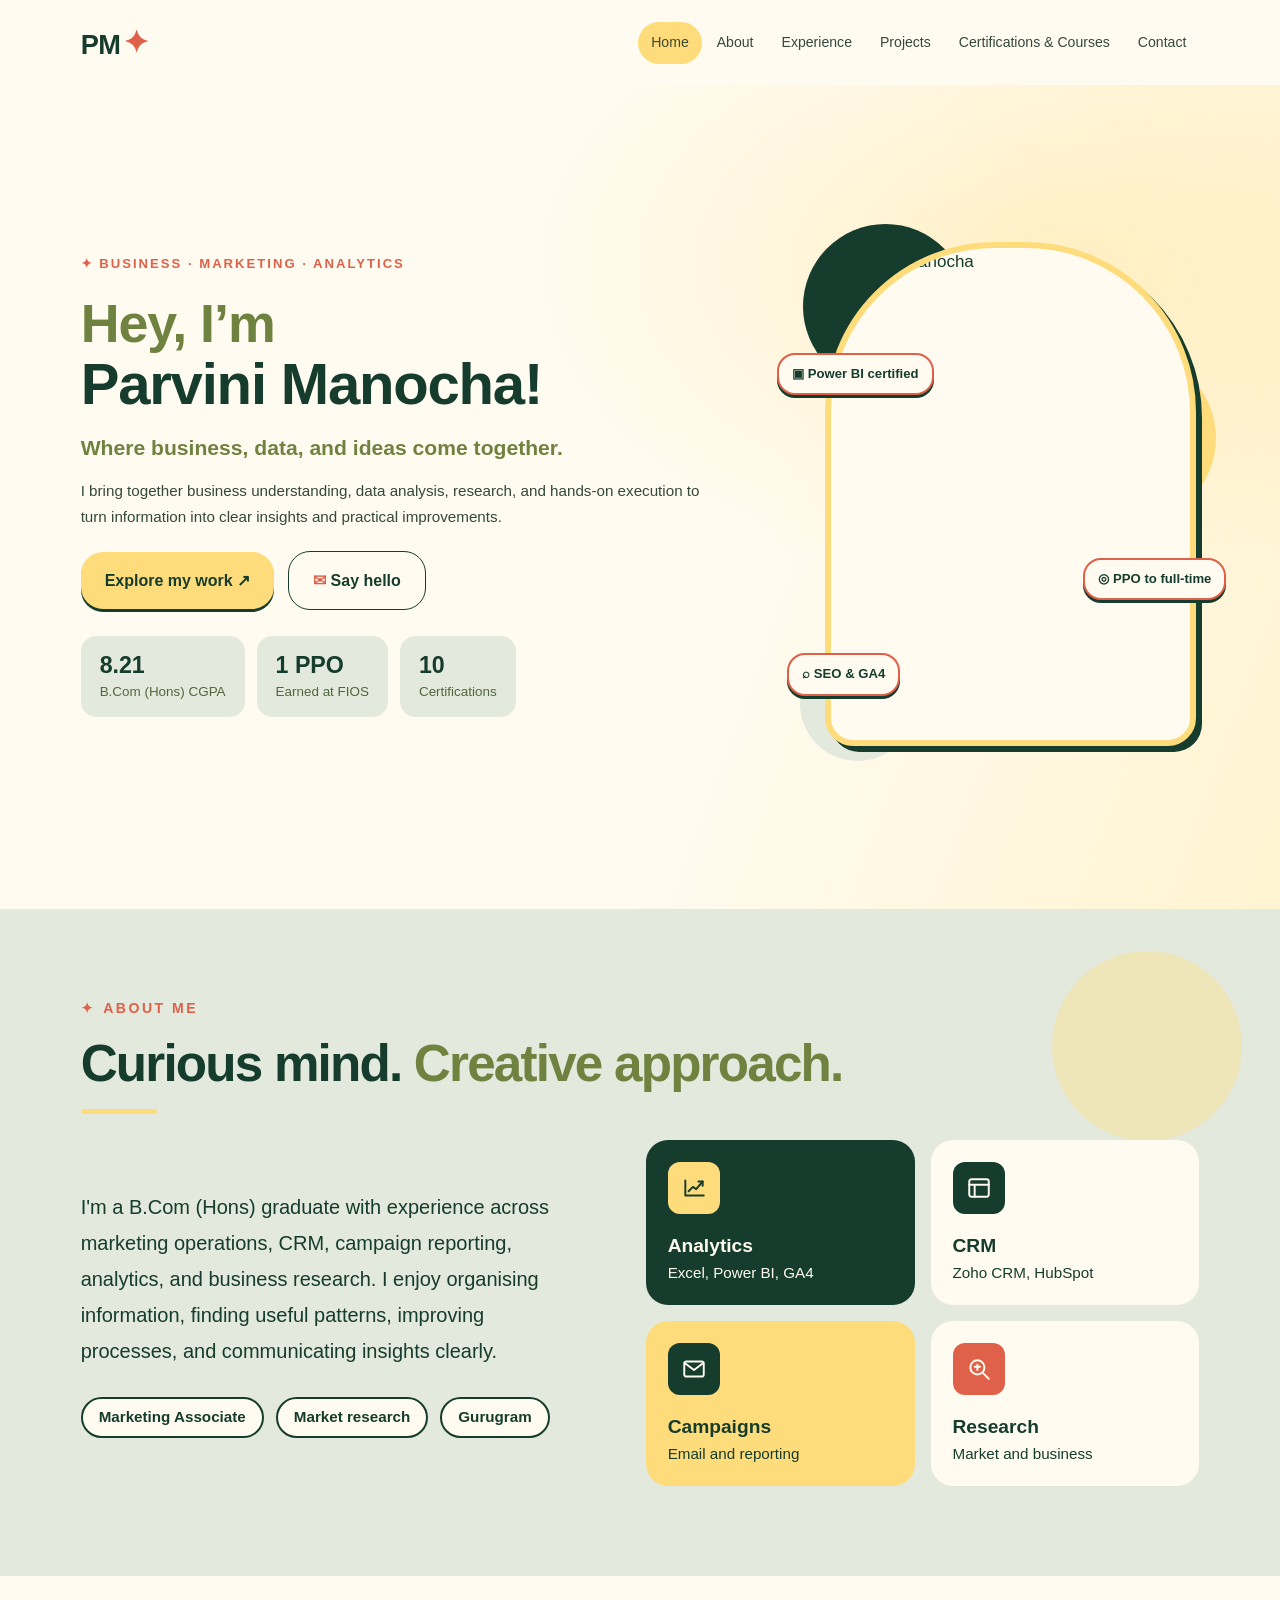
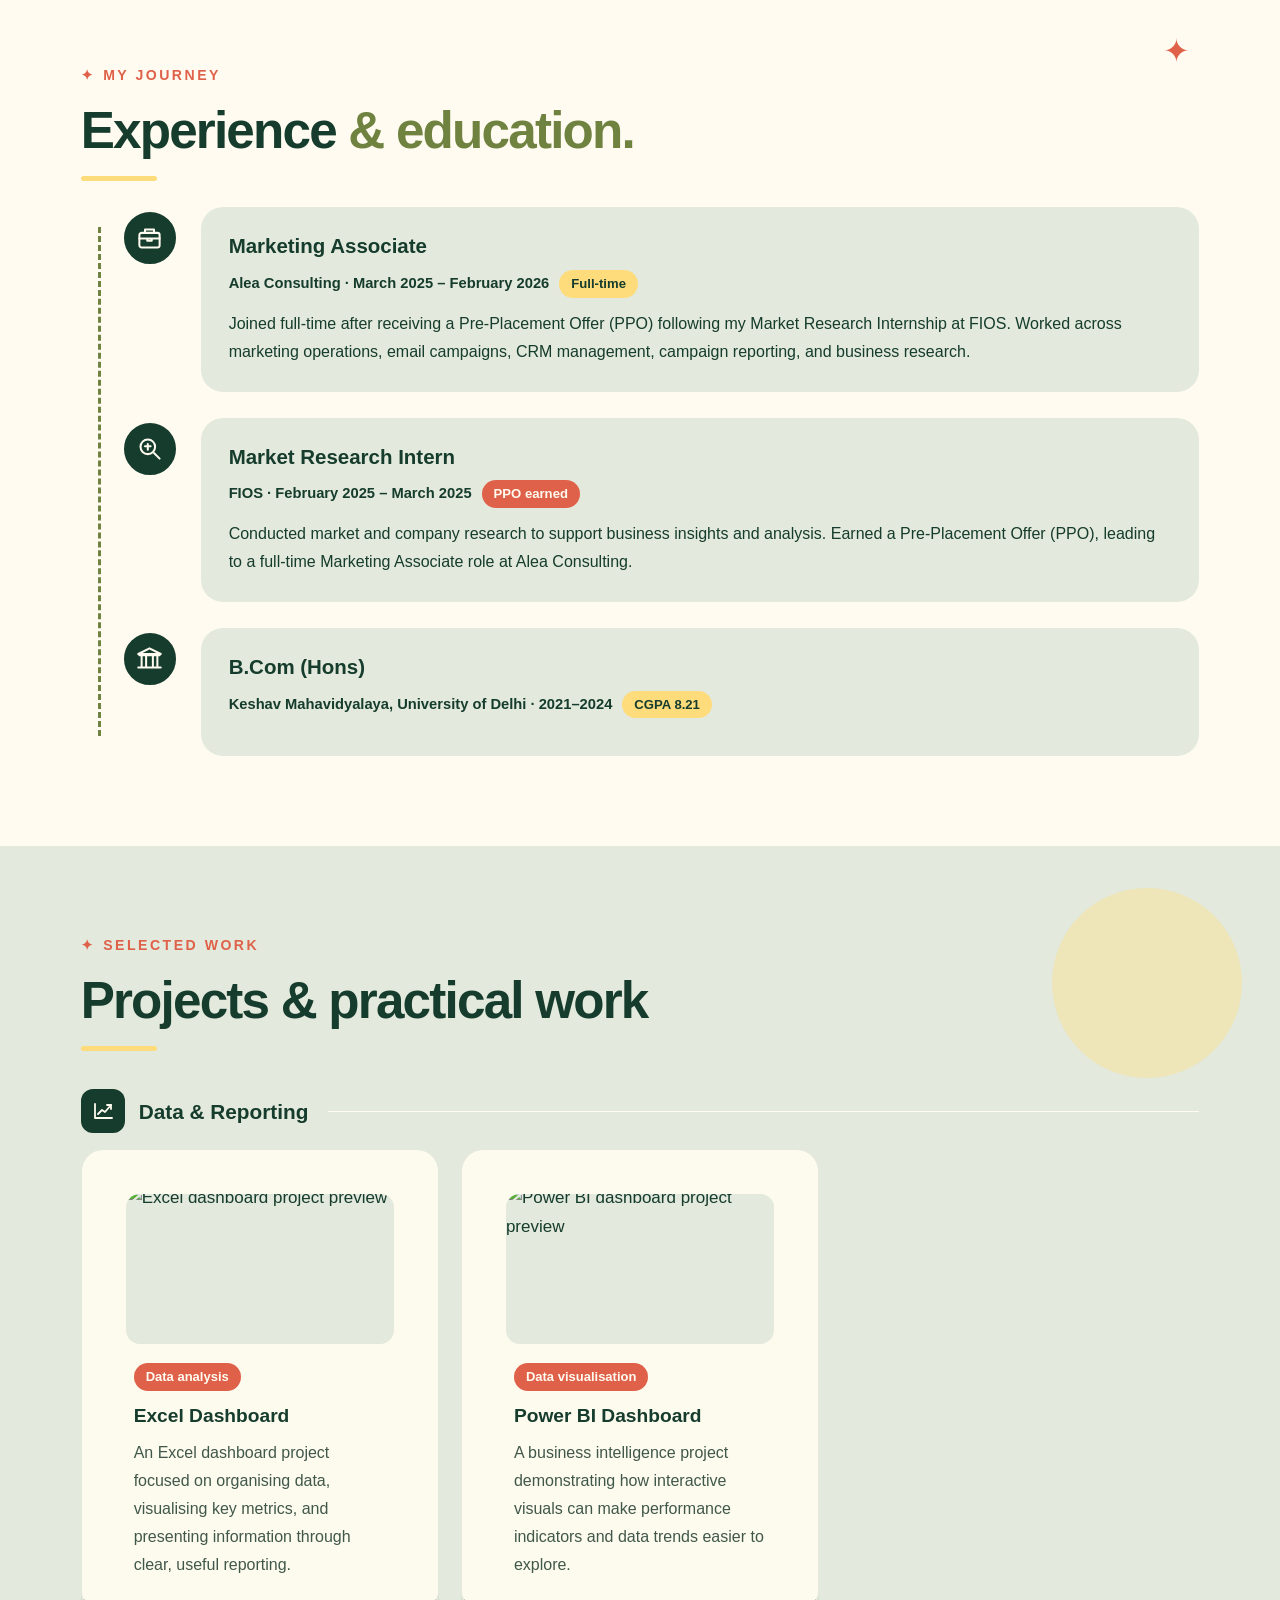
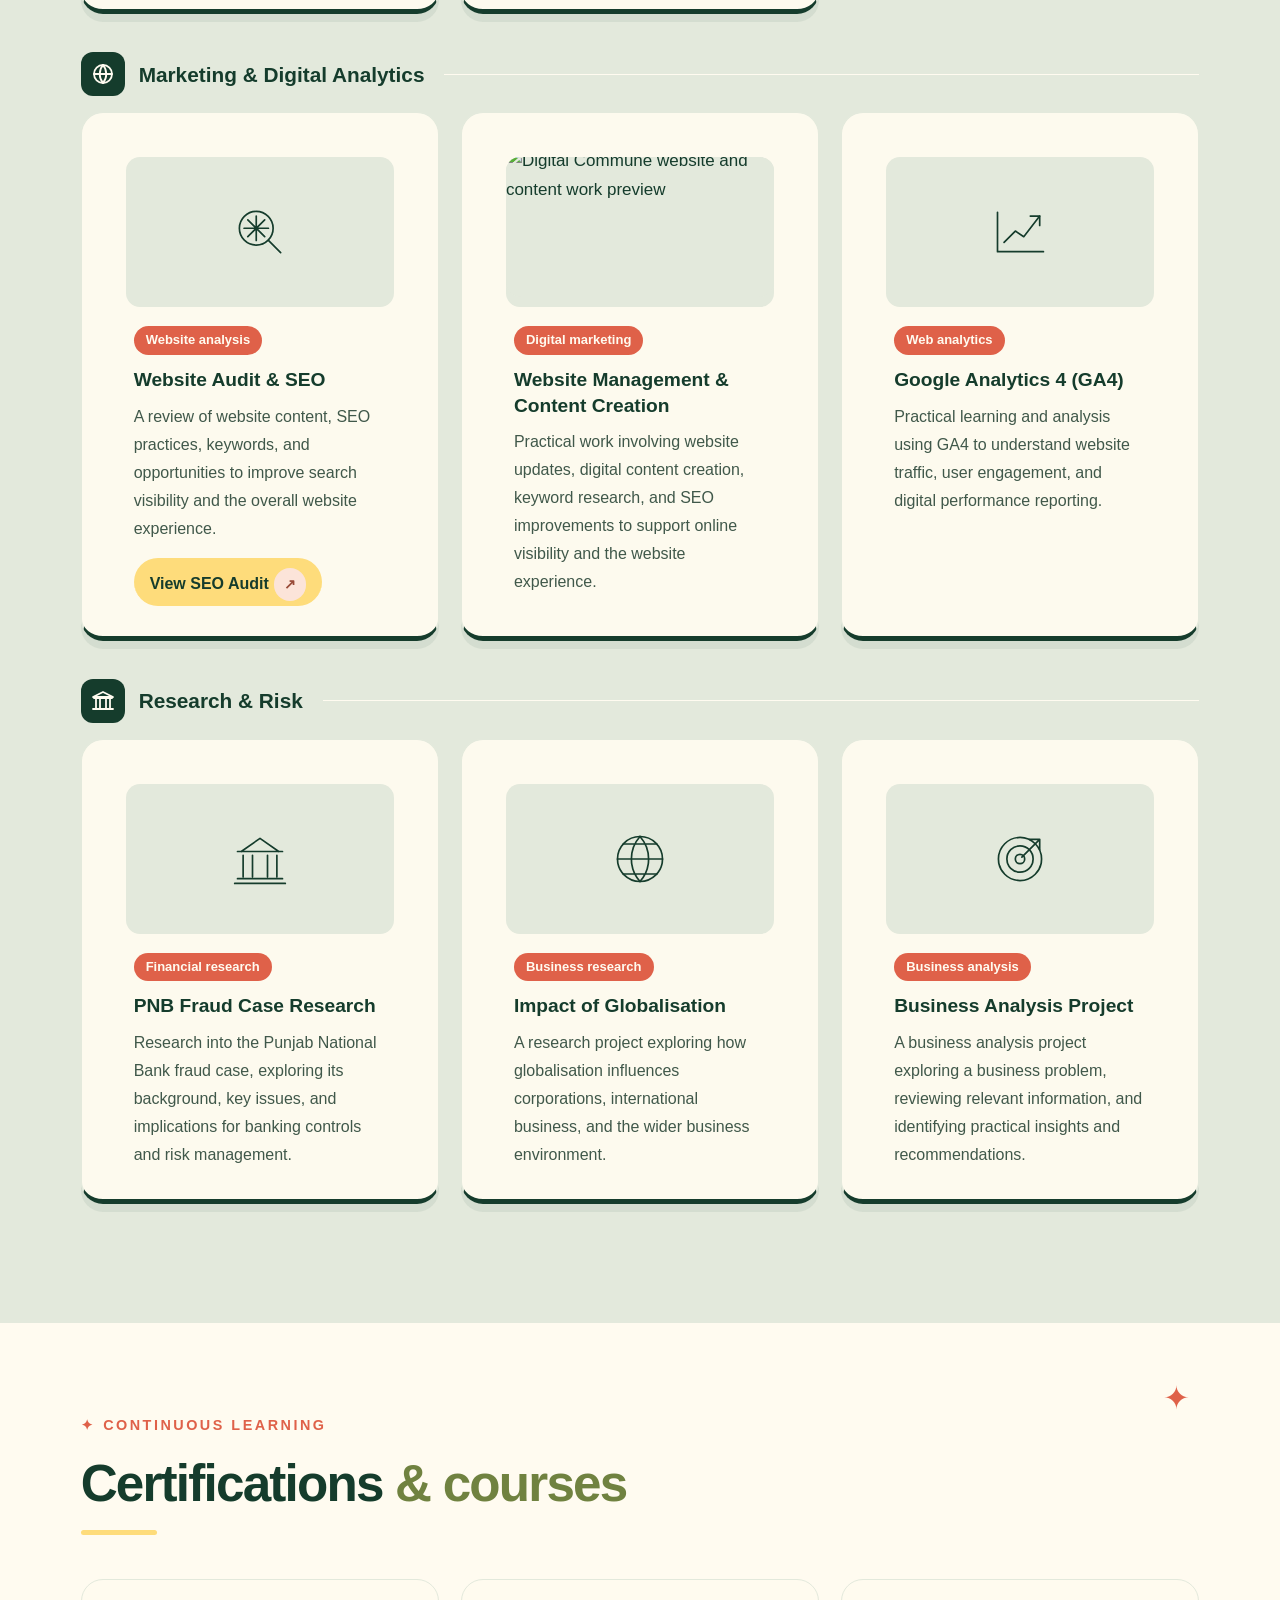
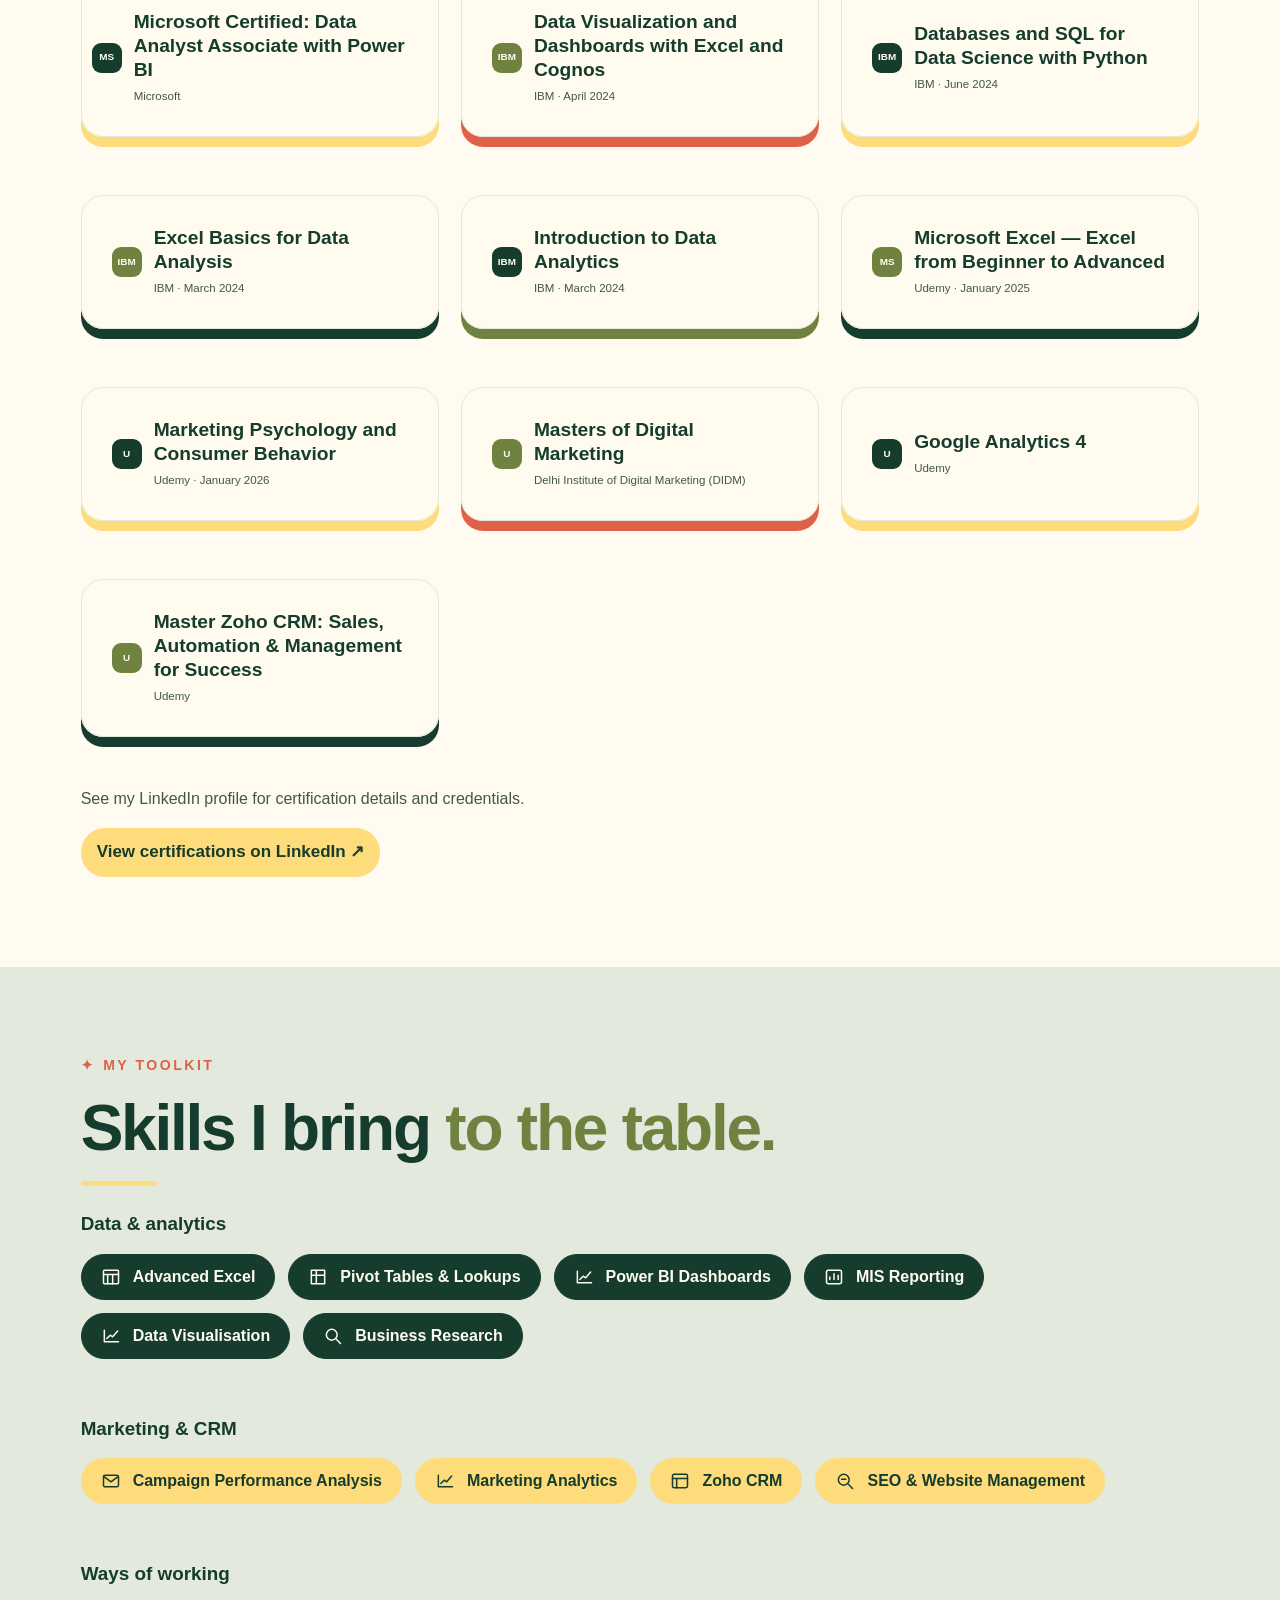
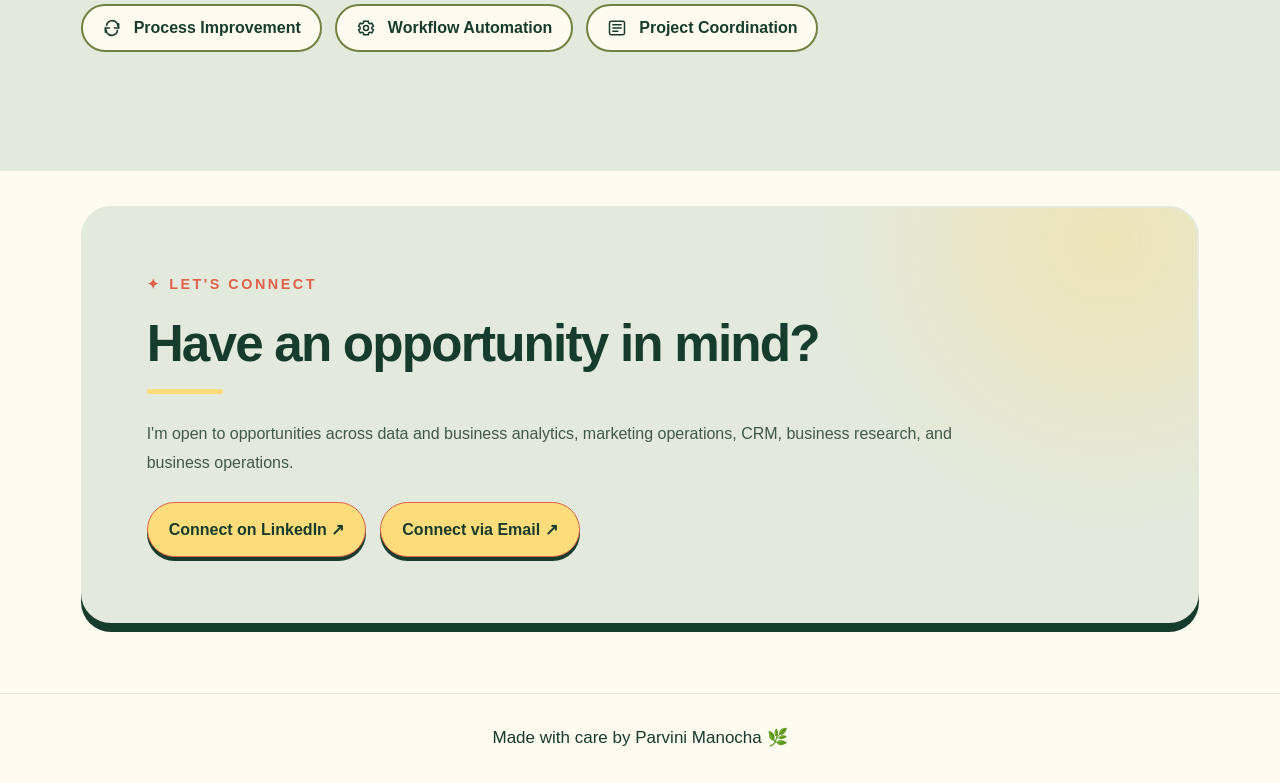
==== commit d17daec6: "Remove duplicate sparkles from section labels" ====
--- a/index.html
+++ b/index.html
@@ -48,7 +48,7 @@
       </div>
     </section>
     <section id="about" class="section about-section">
-      <p class="eyebrow">✦ ABOUT ME</p>
+      <p class="eyebrow">ABOUT ME</p>
       <h2><span class="heading-ink">Curious mind.</span> <span class="heading-olive">Creative approach.</span></h2>
       <div class="about-layout">
         <div class="about-copy">
@@ -65,7 +65,7 @@
     </section>
 
     <section id="experience" class="section experience-section">
-      <p class="eyebrow">✦ MY JOURNEY</p>
+      <p class="eyebrow">MY JOURNEY</p>
       <h2><span class="heading-ink">Experience</span> <span class="heading-olive">&amp; education.</span></h2>
       <div class="timeline">
         <article class="timeline-entry"><span class="timeline-icon"><svg viewBox="0 0 24 24" aria-hidden="true"><rect x="3" y="7" width="18" height="13" rx="2"/><path d="M8 7V4h8v3M3 12h18M10 12v2h4v-2"/></svg></span><div class="timeline-card"><h3>Marketing Associate</h3><p class="timeline-meta">Alea Consulting · March 2025 – February 2026 <span class="pill meta-pill pill-yellow">Full-time</span></p><p>Joined full-time after receiving a Pre-Placement Offer (PPO) following my Market Research Internship at FIOS. Worked across marketing operations, email campaigns, CRM management, campaign reporting, and business research.</p></div></article>
@@ -75,7 +75,7 @@
     </section>
 
     <section id="projects" class="section projects-section">
-      <p class="eyebrow">✦ SELECTED WORK</p>
+      <p class="eyebrow">SELECTED WORK</p>
       <h2><span>Projects</span> <span class="projects-heading-accent">&amp; practical work</span></h2>
 
       <div class="project-group">
@@ -179,7 +179,7 @@
     </section>
 
     <section id="skills" class="section skills skills-section">
-      <p class="eyebrow">✦ MY TOOLKIT</p>
+      <p class="eyebrow">MY TOOLKIT</p>
       <h2><span class="heading-ink">Skills I bring</span> <span class="heading-olive">to the table.</span></h2>
       <div class="skill-groups">
         <div class="skill-group"><h3>Data &amp; analytics</h3><div class="skill-list skill-list-dark">
--- a/style.css
+++ b/style.css
@@ -2668,7 +2668,10 @@
 }
 
 
-/* Projects section refresh: scoped overrides neutralize legacy project-card rules */
+
+
+
+/* Shared design tokens and primitives for About, Experience, Projects and Skills */
 :root {
   --ink: #153C2C;
   --olive: #708240;
@@ -2677,278 +2680,212 @@
   --cream: #FFFBF0;
   --sage: #E3E9DC;
 }
-#projects.projects-section { background: var(--sage) !important; color: var(--ink) !important; padding: 42px 28px !important; border-radius: 26px; }
-#projects.projects-section > .eyebrow { margin: 0 0 8px !important; color: var(--coral) !important; font-size: .76rem !important; font-weight: 800 !important; letter-spacing: .16em !important; }
-#projects.projects-section > h2 { margin: 0 0 30px !important; color: var(--ink) !important; font-size: clamp(1.8rem, 3vw, 2.6rem) !important; font-weight: 800 !important; }
-#projects.projects-section > h2 > span:first-child { color: var(--ink) !important; }
-#projects.projects-section .projects-heading-accent { color: var(--olive) !important; }
-#projects.projects-section .project-group { margin-top: 28px; }
-#projects.projects-section .project-category { display: flex !important; align-items: center !important; gap: 12px !important; margin: 0 0 16px !important; color: var(--ink) !important; font-size: 1.12rem !important; font-weight: 800 !important; }
-#projects.projects-section .project-category::after { content: ""; height: 1px; flex: 1; margin-left: 6px; background: var(--cream); }
-#projects.projects-section .project-category-icon { display: flex; flex: 0 0 38px; width: 38px; height: 38px; align-items: center; justify-content: center; border-radius: 11px; background: var(--ink); }
-#projects.projects-section .project-category-icon svg { width: 21px; height: 21px; fill: none; stroke: var(--cream); stroke-width: 1.6; stroke-linecap: round; stroke-linejoin: round; }
-#projects.projects-section .project-grid { display: grid !important; gap: 18px !important; grid-template-columns: minmax(0, 1fr) !important; margin: 0 !important; padding: 0 !important; }
-#projects.projects-section .project-grid.g2 { grid-template-columns: repeat(2, minmax(0, 1fr)) !important; }
-#projects.projects-section .project-grid.g3 { grid-template-columns: repeat(3, minmax(0, 1fr)) !important; }
-#projects.projects-section .project-card { display: flex !important; flex-direction: column !important; min-width: 0 !important; padding: 0 0 18px !important; overflow: hidden !important; border: 0 !important; border-bottom: 6px solid var(--ink) !important; border-radius: 22px !important; background: var(--cream) !important; box-shadow: 6px 6px 0 var(--ink) !important; color: var(--ink) !important; transition: transform .18s ease, box-shadow .18s ease !important; }
-#projects.projects-section .project-card:hover { transform: translateY(-3px) !important; box-shadow: 8px 9px 0 var(--ink) !important; }
-#projects.projects-section .project-excel { border-bottom-color: var(--olive) !important; box-shadow: 6px 6px 0 var(--olive) !important; }
-#projects.projects-section .project-powerbi { border-bottom-color: var(--yellow) !important; box-shadow: 6px 6px 0 var(--yellow) !important; }
-#projects.projects-section .project-marketing { border-bottom-color: var(--coral) !important; box-shadow: 6px 6px 0 var(--ink) !important; }
-#projects.projects-section .project-research { border-bottom-color: var(--ink) !important; box-shadow: 6px 6px 0 var(--ink) !important; }
-#projects.projects-section .project-visual { display: flex !important; align-items: center !important; justify-content: center !important; height: 128px !important; margin: 12px 12px 0 !important; overflow: hidden !important; border-radius: 14px !important; background: var(--sage) !important; }
-#projects.projects-section .project-image { display: block !important; width: 100% !important; height: 100% !important; max-height: none !important; margin: 0 !important; object-fit: contain !important; border-radius: 0 !important; }
-#projects.projects-section .project-line-icon { width: 54px !important; height: 54px !important; fill: none !important; stroke: var(--ink) !important; stroke-width: 1.5 !important; stroke-linecap: round !important; stroke-linejoin: round !important; }
-#projects.projects-section .project-content { padding: 14px 18px 0 !important; }
-#projects.projects-section .project-tag { display: inline-flex !important; align-items: center !important; margin: 0 0 10px !important; padding: 5px 10px !important; border: 0 !important; border-radius: 999px !important; background: var(--coral) !important; color: var(--cream) !important; font-size: 12px !important; font-weight: 800 !important; line-height: 1.25 !important; }
-#projects.projects-section .project-card h3 { margin: 0 0 8px !important; color: var(--ink) !important; font-size: 1.08rem !important; font-weight: 800 !important; line-height: 1.3 !important; }
-#projects.projects-section .project-card p { margin: 0 !important; color: var(--ink) !important; font-size: 14px !important; line-height: 1.55 !important; }
-#projects.projects-section .project-card .project-link { display: inline-flex !important; align-items: center !important; gap: 5px !important; margin-top: 13px !important; padding-bottom: 3px !important; border-bottom: 2px solid var(--yellow) !important; color: var(--ink) !important; font-weight: 800 !important; text-decoration: none !important; }
-@media (max-width: 900px) { #projects.projects-section .project-grid.g3 { grid-template-columns: repeat(2, minmax(0, 1fr)) !important; } }
-@media (max-width: 600px) { #projects.projects-section { padding: 28px 16px !important; } #projects.projects-section .project-grid.g2, #projects.projects-section .project-grid.g3 { grid-template-columns: minmax(0, 1fr) !important; gap: 16px !important; } #projects.projects-section .project-category { font-size: 1rem !important; } }
-
-
-/* Projects section: match the Certifications section alignment and remove the green panel background */
-#projects.projects-section {
-  background: transparent !important;
-  padding: clamp(58px, 7vw, 100px) var(--page-gutter) !important;
-  border-radius: 0 !important;
+main > .section.about-section,
+main > .section.projects-section,
+main > .section.skills-section { background: var(--sage); color: var(--ink); }
+main > .section.experience-section { background: var(--cream); color: var(--ink); }
+main > .section.about-section,
+main > .section.experience-section,
+main > .section.projects-section,
+main > .section.skills-section {
+  width: min(calc(100% - 2 * var(--page-gutter)), var(--content-max));
+  max-width: none;
+  margin: 0 auto;
+  padding: clamp(58px, 7vw, 100px) 0;
+}
+main > .section.about-section > .eyebrow,
+main > .section.experience-section > .eyebrow,
+main > .section.projects-section > .eyebrow,
+main > .section.skills-section > .eyebrow {
+  color: var(--coral);
+  font-size: .76rem;
+  font-weight: 800;
+  letter-spacing: .16em;
+  line-height: 1.3;
+  margin: 0 0 12px;
+}
+main > .section.about-section > h2,
+main > .section.experience-section > h2,
+main > .section.projects-section > h2,
+main > .section.skills-section > h2 {
+  font-family: inherit;
+  font-size: clamp(2rem, 4vw, 3rem);
+  font-weight: 800;
+  line-height: 1.2;
+  letter-spacing: -.04em;
+  margin: 0 0 28px;
+  color: var(--ink);
+}
+.heading-ink { color: var(--ink); }
+.heading-olive { color: var(--olive); }
+main > .section.about-section p,
+main > .section.experience-section p,
+main > .section.projects-section p,
+main > .section.skills-section p { color: var(--ink); }
+main > .section.about-section svg,
+main > .section.experience-section svg,
+main > .section.projects-section svg,
+main > .section.skills-section svg {
+  fill: none;
+  stroke: currentColor;
+  stroke-width: 1.8;
+  stroke-linecap: round;
+  stroke-linejoin: round;
+}
+.pill {
+  display: inline-flex;
+  align-items: center;
+  justify-content: center;
+  padding: 7px 13px;
+  border: 2px solid var(--ink);
+  border-radius: 30px;
+  background: var(--cream);
+  color: var(--ink);
+  font-size: .82rem;
+  font-weight: 700;
+  line-height: 1.2;
+}
+.about-layout { display: grid; grid-template-columns: minmax(0, .95fr) minmax(0, 1.05fr); gap: clamp(28px, 5vw, 70px); align-items: center; }
+.about-copy > p { font-size: 18px; line-height: 1.75; max-width: 610px; }
+.about-pills { display: flex; flex-wrap: wrap; gap: 10px; margin-top: 24px; }
+.about-tiles { display: grid; grid-template-columns: repeat(2, minmax(0, 1fr)); gap: 14px; }
+.about-tile { min-height: 145px; padding: 18px; border-radius: 22px; background: var(--cream); color: var(--ink); display: flex; flex-direction: column; align-items: flex-start; justify-content: space-between; gap: 14px; }
+.about-tile-dark { background: var(--ink); color: var(--cream); }
+.about-tile-yellow { background: var(--yellow); color: var(--ink); }
+.about-icon { width: 46px; height: 46px; flex: 0 0 46px; display: grid; place-items: center; border-radius: 12px; background: var(--cream); color: var(--ink); padding: 11px; }
+.about-icon svg { width: 24px; height: 24px; }
+.about-icon.icon-yellow { background: var(--yellow); color: var(--ink); }
+.about-icon.icon-ink { background: var(--ink); color: var(--cream); }
+.about-icon.icon-coral { background: var(--coral); color: var(--cream); }
+.about-tile h3 { font-size: 1.05rem; font-weight: 800; line-height: 1.25; margin: 0 0 4px; color: inherit; }
+.about-tile p { font-size: .82rem; line-height: 1.35; color: inherit !important; margin: 0; }
+
+.timeline { position: relative; display: grid; gap: 22px; padding-left: 34px; }
+.timeline::before { content: ""; position: absolute; left: 15px; top: 20px; bottom: 20px; border-left: 3px dashed var(--olive); }
+.timeline-entry { position: relative; display: grid; grid-template-columns: 56px minmax(0, 1fr); align-items: start; gap: 18px; }
+.timeline-icon { z-index: 1; width: 56px; height: 56px; display: grid; place-items: center; border: 5px solid var(--cream); border-radius: 50%; background: var(--ink); color: var(--cream); }
+.timeline-icon svg { width: 24px; height: 24px; }
+.timeline-card { min-width: 0; padding: 22px 24px; border-radius: 22px; background: var(--sage); color: var(--ink); }
+.timeline-card h3 { font-size: 1.12rem; line-height: 1.3; font-weight: 800; margin: 0 0 8px; color: var(--ink); }
+.timeline-card p { font-size: .9rem; line-height: 1.65; margin: 0; }
+.timeline-card .timeline-meta { display: flex; align-items: center; flex-wrap: wrap; gap: 8px; margin-bottom: 10px; font-size: .82rem; font-weight: 700; }
+.meta-pill { border: 0; padding: 5px 10px; font-size: .72rem; }
+.pill-yellow { background: var(--yellow); color: var(--ink); }
+.pill-coral { background: var(--coral); color: var(--cream); font-weight: 800; }
+
+.project-group { margin-top: 30px; }
+.project-category { display: flex; align-items: center; gap: 12px; margin: 0 0 16px; color: var(--ink); font-size: 1.12rem; line-height: 1.3; font-weight: 800; }
+.project-category::after { content: ""; height: 1px; flex: 1; margin-left: 6px; background: var(--cream); }
+.project-category-icon { display: flex; flex: 0 0 38px; width: 38px; height: 38px; align-items: center; justify-content: center; border-radius: 11px; background: var(--ink); color: var(--cream); }
+.project-category-icon svg { width: 21px; height: 21px; }
+#projects.projects-section .project-grid { display: grid; gap: 18px; grid-template-columns: minmax(0, 1fr); margin: 0; padding: 0; }
+#projects.projects-section .project-grid.g2 { grid-template-columns: repeat(2, minmax(0, 1fr)); }
+#projects.projects-section .project-grid.g3 { grid-template-columns: repeat(3, minmax(0, 1fr)); }
+#projects.projects-section .project-card { display: flex; flex-direction: column; min-width: 0; padding: 0 0 18px; margin: 0; overflow: hidden; border: 0; border-bottom: 6px solid var(--ink); border-radius: 22px; background: var(--cream); box-shadow: 6px 6px 0 var(--ink); color: var(--ink); }
+#projects.projects-section .project-excel { border-bottom-color: var(--olive); }
+#projects.projects-section .project-powerbi { border-bottom-color: var(--yellow); }
+#projects.projects-section .project-marketing { border-bottom-color: var(--coral); }
+#projects.projects-section .project-research { border-bottom-color: var(--ink); }
+#projects.projects-section .project-visual { display: flex; align-items: center; justify-content: center; height: 128px; margin: 12px 12px 0; overflow: hidden; border-radius: 14px; background: var(--sage); color: var(--ink); }
+#projects.projects-section .project-image { display: block; width: 100%; height: 100%; object-fit: contain; margin: 0; }
+#projects.projects-section .project-line-icon { width: 54px; height: 54px; }
+#projects.projects-section .project-content { padding: 14px 18px 0; }
+#projects.projects-section .project-tag { display: inline-flex; align-items: center; margin: 0 0 10px; padding: 5px 10px; border: 0; border-radius: 999px; background: var(--coral); color: var(--cream); font-size: 12px; font-weight: 800; line-height: 1.25; }
+#projects.projects-section .project-card h3 { margin: 0 0 8px; color: var(--ink); font-size: 1.08rem; font-weight: 800; line-height: 1.3; }
+#projects.projects-section .project-card p { margin: 0; color: var(--ink); font-size: 14px; line-height: 1.55; }
+#projects.projects-section .project-card .project-link { display: inline-flex; align-items: center; gap: 5px; align-self: flex-start; margin-top: 13px; padding-bottom: 3px; border-bottom: 2px solid var(--yellow); color: var(--ink); font-weight: 800; text-decoration: none; }
+
+.skills-section .skill-groups { display: grid; gap: 22px; }
+.skills-section .skill-group { margin: 0; }
+.skills-section .skill-group h3 { color: var(--ink); font-size: 1.12rem; font-weight: 800; line-height: 1.3; margin: 0 0 14px; }
+.skills-section .skill-list { display: flex; flex-wrap: wrap; gap: 12px; }
+.skills-section .skill-list > span { display: inline-flex; align-items: center; gap: 9px; padding: 11px 15px; border-radius: 30px; color: var(--ink); font-size: .88rem; font-weight: 700; line-height: 1.25; }
+.skills-section .skill-list svg { width: 18px; height: 18px; flex: 0 0 18px; }
+.skills-section .skill-list-dark > span { background: var(--ink); color: var(--cream); }
+.skills-section .skill-list-yellow > span { background: var(--yellow); color: var(--ink); }
+.skills-section .skill-list-outline > span { background: var(--cream); border: 2px solid var(--olive); color: var(--ink); }
+
+@media (max-width: 900px) {
+  .about-layout { grid-template-columns: 1fr; }
+  #projects.projects-section .project-grid.g3 { grid-template-columns: repeat(2, minmax(0, 1fr)); }
 }
 @media (max-width: 600px) {
-  #projects.projects-section {
-    padding: 52px var(--page-gutter) !important;
-  }
-}
-
-
-/* Projects cards: match the compact size and two-column format of Certifications */
-#projects.projects-section .project-grid,
-#projects.projects-section .project-grid.g2,
-#projects.projects-section .project-grid.g3 {
-  grid-template-columns: repeat(2, minmax(0, 1fr)) !important;
-  gap: 12px !important;
-}
-#projects.projects-section .project-card {
-  display: grid !important;
-  grid-template-columns: 76px minmax(0, 1fr) !important;
-  align-items: center !important;
-  column-gap: 12px !important;
-  padding: 12px 10px !important;
-  border: 0 !important;
-  border-radius: 13px !important;
-  background: #E5EADD !important;
-  box-shadow: 0 8px 0 var(--ink) !important;
-}
-#projects.projects-section .project-visual {
-  width: 76px !important;
-  height: 76px !important;
-  margin: 0 !important;
-  border-radius: 10px !important;
-  background: var(--cream) !important;
-}
-#projects.projects-section .project-content {
-  min-width: 0 !important;
-  padding: 0 !important;
-}
-#projects.projects-section .project-tag {
-  margin-bottom: 5px !important;
-  padding: 3px 7px !important;
-  font-size: 10px !important;
-}
-#projects.projects-section .project-card h3 {
-  margin-bottom: 4px !important;
-  font-size: .88rem !important;
-  line-height: 1.25 !important;
-}
-#projects.projects-section .project-card p {
-  font-size: .74rem !important;
-  line-height: 1.35 !important;
-}
-#projects.projects-section .project-card .project-link {
-  margin-top: 7px !important;
-  font-size: .78rem !important;
-}
-#projects.projects-section .project-line-icon {
-  width: 40px !important;
-  height: 40px !important;
-}
-#projects.projects-section .project-excel,
-#projects.projects-section .project-powerbi,
-#projects.projects-section .project-marketing,
-#projects.projects-section .project-research {
-  border-bottom: 0 !important;
-  box-shadow: 0 8px 0 var(--ink) !important;
-}
-@media (max-width: 700px) {
-  #projects.projects-section .project-grid,
+  main > .section.about-section,
+  main > .section.experience-section,
+  main > .section.projects-section,
+  main > .section.skills-section { padding: 52px 0; }
+  .about-tiles { gap: 10px; }
+  .about-tile { min-height: 132px; padding: 14px; }
+  .timeline { padding-left: 0; }
+  .timeline::before { left: 26px; }
+  .timeline-entry { grid-template-columns: 56px minmax(0, 1fr); gap: 10px; }
+  .timeline-card { padding: 17px; }
   #projects.projects-section .project-grid.g2,
-  #projects.projects-section .project-grid.g3 {
-    grid-template-columns: minmax(0, 1fr) !important;
-  }
-}
-@media (max-width: 420px) {
-  #projects.projects-section .project-card {
-    grid-template-columns: 60px minmax(0, 1fr) !important;
-    gap: 10px !important;
-  }
-  #projects.projects-section .project-visual {
-    width: 60px !important;
-    height: 60px !important;
-  }
-}
-
-
-/* Match the Projects heading size to the Certifications heading */
-#projects.projects-section > h2 {
-  font-size: clamp(2rem, 4vw, 3rem) !important;
-  line-height: 1.2 !important;
-  margin-bottom: 24px !important;
-}
-
-
-/* Restore the original larger project-card format; keep the updated section heading/background */
-#projects.projects-section .project-grid,
-#projects.projects-section .project-grid.g2 {
-  grid-template-columns: repeat(2, minmax(0, 1fr)) !important;
-  gap: 18px !important;
-}
-#projects.projects-section .project-grid.g3 {
-  grid-template-columns: repeat(3, minmax(0, 1fr)) !important;
-  gap: 18px !important;
-}
-#projects.projects-section .project-card {
-  display: flex !important;
-  flex-direction: column !important;
-  align-items: stretch !important;
-  padding: 0 0 18px !important;
-  border: 0 !important;
-  border-bottom: 6px solid var(--ink) !important;
-  border-radius: 22px !important;
-  background: var(--cream) !important;
-  box-shadow: 6px 6px 0 var(--ink) !important;
-}
-#projects.projects-section .project-excel { border-bottom: 6px solid var(--olive) !important; box-shadow: 6px 6px 0 var(--ink) !important; }
-#projects.projects-section .project-powerbi { border-bottom: 6px solid var(--yellow) !important; box-shadow: 6px 6px 0 var(--ink) !important; }
-#projects.projects-section .project-marketing { border-bottom: 6px solid var(--coral) !important; box-shadow: 6px 6px 0 var(--ink) !important; }
-#projects.projects-section .project-research { border-bottom: 6px solid var(--ink) !important; box-shadow: 6px 6px 0 var(--ink) !important; }
-#projects.projects-section .project-visual {
-  width: auto !important;
-  height: 128px !important;
-  margin: 12px 12px 0 !important;
-  border-radius: 14px !important;
-  background: var(--sage) !important;
-}
-#projects.projects-section .project-image { width: 100% !important; height: 100% !important; object-fit: contain !important; }
-#projects.projects-section .project-content { padding: 14px 18px 0 !important; }
-#projects.projects-section .project-tag { margin-bottom: 10px !important; padding: 5px 10px !important; font-size: 12px !important; }
-#projects.projects-section .project-card h3 { margin-bottom: 8px !important; font-size: 1.08rem !important; line-height: 1.3 !important; }
-#projects.projects-section .project-card p { font-size: 14px !important; line-height: 1.55 !important; }
-#projects.projects-section .project-card .project-link { margin-top: 13px !important; font-size: inherit !important; }
-#projects.projects-section .project-line-icon { width: 54px !important; height: 54px !important; }
-@media (max-width: 900px) {
-  #projects.projects-section .project-grid.g3 { grid-template-columns: repeat(2, minmax(0, 1fr)) !important; }
-}
+  #projects.projects-section .project-grid.g3 { grid-template-columns: minmax(0, 1fr); }
+  .project-category { font-size: 1rem; }
+}
+
+
+/* Increase typography and component sizing across the four redesigned sections */
+main > .section.about-section > .eyebrow,
+main > .section.experience-section > .eyebrow,
+main > .section.projects-section > .eyebrow,
+main > .section.skills-section > .eyebrow { font-size: .88rem; margin-bottom: 14px; }
+main > .section.about-section > h2,
+main > .section.experience-section > h2,
+main > .section.projects-section > h2,
+main > .section.skills-section > h2 {
+  font-size: clamp(2.35rem, 4.5vw, 3.35rem);
+  line-height: 1.18;
+  margin-bottom: 34px;
+}
+.about-copy > p { font-size: 20px; line-height: 1.8; }
+.pill { font-size: .95rem; padding: 9px 16px; }
+.about-pills { gap: 12px; margin-top: 28px; }
+.about-tiles { gap: 16px; }
+.about-tile { min-height: 165px; padding: 22px; gap: 16px; }
+.about-icon { width: 52px; height: 52px; flex-basis: 52px; padding: 13px; }
+.about-icon svg { width: 26px; height: 26px; }
+.about-tile h3 { font-size: 1.2rem; }
+.about-tile p { font-size: .95rem; line-height: 1.4; }
+.timeline { gap: 26px; padding-left: 38px; }
+.timeline::before { left: 17px; border-left-width: 3px; }
+.timeline-entry { grid-template-columns: 62px minmax(0, 1fr); gap: 20px; }
+.timeline-icon { width: 62px; height: 62px; }
+.timeline-icon svg { width: 27px; height: 27px; }
+.timeline-card { padding: 26px 28px; }
+.timeline-card h3 { font-size: 1.28rem; margin-bottom: 10px; }
+.timeline-card p { font-size: 1rem; line-height: 1.75; }
+.timeline-card .timeline-meta { font-size: .92rem; gap: 10px; margin-bottom: 12px; }
+.meta-pill { font-size: .82rem; padding: 6px 12px; }
+.project-group { margin-top: 38px; }
+.project-category { font-size: 1.3rem; gap: 14px; margin-bottom: 20px; }
+.project-category-icon { width: 44px; height: 44px; flex-basis: 44px; border-radius: 12px; }
+.project-category-icon svg { width: 24px; height: 24px; }
+#projects.projects-section .project-grid { gap: 22px; }
+#projects.projects-section .project-card { padding-bottom: 22px; border-radius: 22px; }
+#projects.projects-section .project-visual { height: 150px; margin: 14px 14px 0; border-radius: 14px; }
+#projects.projects-section .project-line-icon { width: 60px; height: 60px; }
+#projects.projects-section .project-content { padding: 18px 22px 0; }
+#projects.projects-section .project-tag { font-size: 13px; padding: 6px 12px; margin-bottom: 12px; }
+#projects.projects-section .project-card h3 { font-size: 1.25rem; line-height: 1.35; margin-bottom: 10px; }
+#projects.projects-section .project-card p { font-size: 1rem; line-height: 1.65; }
+#projects.projects-section .project-card .project-link { font-size: 1rem; margin-top: 15px; }
+.skills-section .skill-groups { gap: 28px; }
+.skills-section .skill-group h3 { font-size: 1.3rem; margin-bottom: 17px; }
+.skills-section .skill-list { gap: 14px; }
+.skills-section .skill-list > span { font-size: 1rem; padding: 13px 18px; gap: 11px; }
+.skills-section .skill-list svg { width: 20px; height: 20px; flex-basis: 20px; }
+
 @media (max-width: 600px) {
-  #projects.projects-section .project-grid,
-  #projects.projects-section .project-grid.g2,
-  #projects.projects-section .project-grid.g3 { grid-template-columns: minmax(0, 1fr) !important; gap: 16px !important; }
-}
-
-
-/* Match project-card text sizes to the compact typography used in Certifications */
-#projects.projects-section .project-tag {
-  font-size: .62rem !important;
-  line-height: 1.2 !important;
-  padding: 3px 7px !important;
-  margin-bottom: 6px !important;
-}
-#projects.projects-section .project-card h3 {
-  font-size: .82rem !important;
-  line-height: 1.25 !important;
-  margin-bottom: 4px !important;
-}
-#projects.projects-section .project-card p {
-  font-size: .72rem !important;
-  line-height: 1.3 !important;
-}
-#projects.projects-section .project-card .project-link {
-  font-size: .72rem !important;
-  line-height: 1.25 !important;
-  margin-top: 7px !important;
-}
-
-
-/* Refined Projects layout: consistent card widths, balanced visuals, readable text */
-#projects.projects-section .project-grid,
-#projects.projects-section .project-grid.g2,
-#projects.projects-section .project-grid.g3 {
-  grid-template-columns: repeat(2, minmax(0, 1fr)) !important;
-  align-items: stretch !important;
-  gap: 22px !important;
-}
-#projects.projects-section .project-card {
-  min-width: 0 !important;
-  height: 100% !important;
-  padding: 0 0 18px !important;
-  overflow: hidden !important;
-  border-radius: 18px !important;
-  background: var(--cream) !important;
-  box-shadow: 4px 5px 0 var(--ink) !important;
-}
-#projects.projects-section .project-visual {
-  height: 150px !important;
-  margin: 12px 12px 0 !important;
-  border-radius: 12px !important;
-  display: flex !important;
-  align-items: center !important;
-  justify-content: center !important;
-}
-#projects.projects-section .project-image {
-  display: block !important;
-  width: 100% !important;
-  height: 100% !important;
-  object-fit: contain !important;
-}
-#projects.projects-section .project-content {
-  padding: 14px 18px 0 !important;
-  text-align: left !important;
-}
-#projects.projects-section .project-tag {
-  display: inline-block !important;
-  max-width: 100% !important;
-  margin: 0 0 8px !important;
-  font-size: .68rem !important;
-  line-height: 1.3 !important;
-  padding: 4px 8px !important;
-}
-#projects.projects-section .project-card h3 {
-  font-size: .98rem !important;
-  line-height: 1.35 !important;
-  margin: 0 0 7px !important;
-  overflow-wrap: anywhere !important;
-}
-#projects.projects-section .project-card p {
-  font-size: .82rem !important;
-  line-height: 1.5 !important;
-  margin: 0 !important;
-}
-#projects.projects-section .project-card .project-link {
-  display: inline-block !important;
-  font-size: .82rem !important;
-  line-height: 1.35 !important;
-  margin-top: 10px !important;
-}
-#projects.projects-section .project-line-icon {
-  width: 48px !important;
-  height: 48px !important;
-}
-@media (max-width: 700px) {
-  #projects.projects-section .project-grid,
-  #projects.projects-section .project-grid.g2,
-  #projects.projects-section .project-grid.g3 {
-    grid-template-columns: minmax(0, 1fr) !important;
-    gap: 18px !important;
-  }
-  #projects.projects-section .project-visual { height: 140px !important; }
-  #projects.projects-section .project-content { padding: 13px 16px 0 !important; }
-}
+  main > .section.about-section > h2,
+  main > .section.experience-section > h2,
+  main > .section.projects-section > h2,
+  main > .section.skills-section > h2 { font-size: clamp(2rem, 8vw, 2.6rem); }
+  .about-copy > p { font-size: 18px; }
+  .about-tile { min-height: 145px; padding: 16px; }
+  .timeline-entry { grid-template-columns: 54px minmax(0, 1fr); gap: 10px; }
+  .timeline-icon { width: 54px; height: 54px; }
+  .timeline-card { padding: 18px; }
+  #projects.projects-section .project-content { padding: 16px 18px 0; }
+}
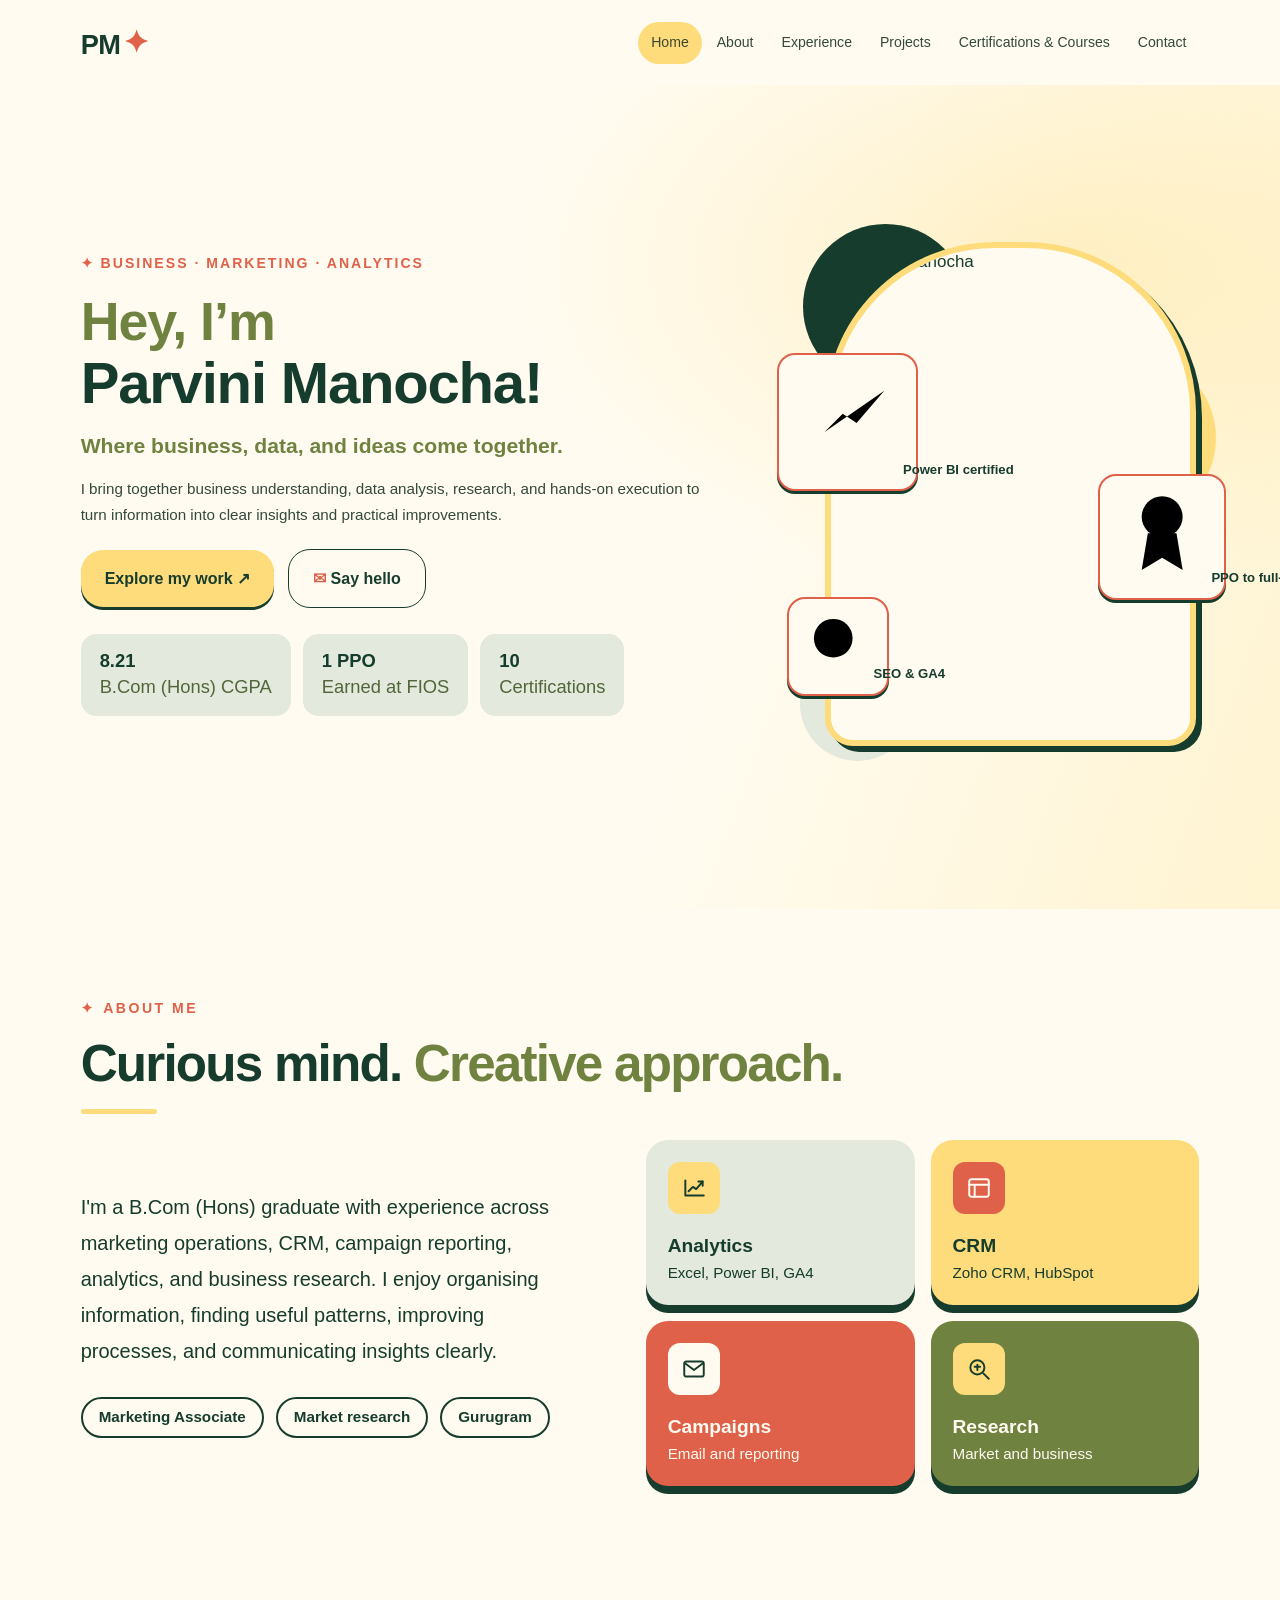
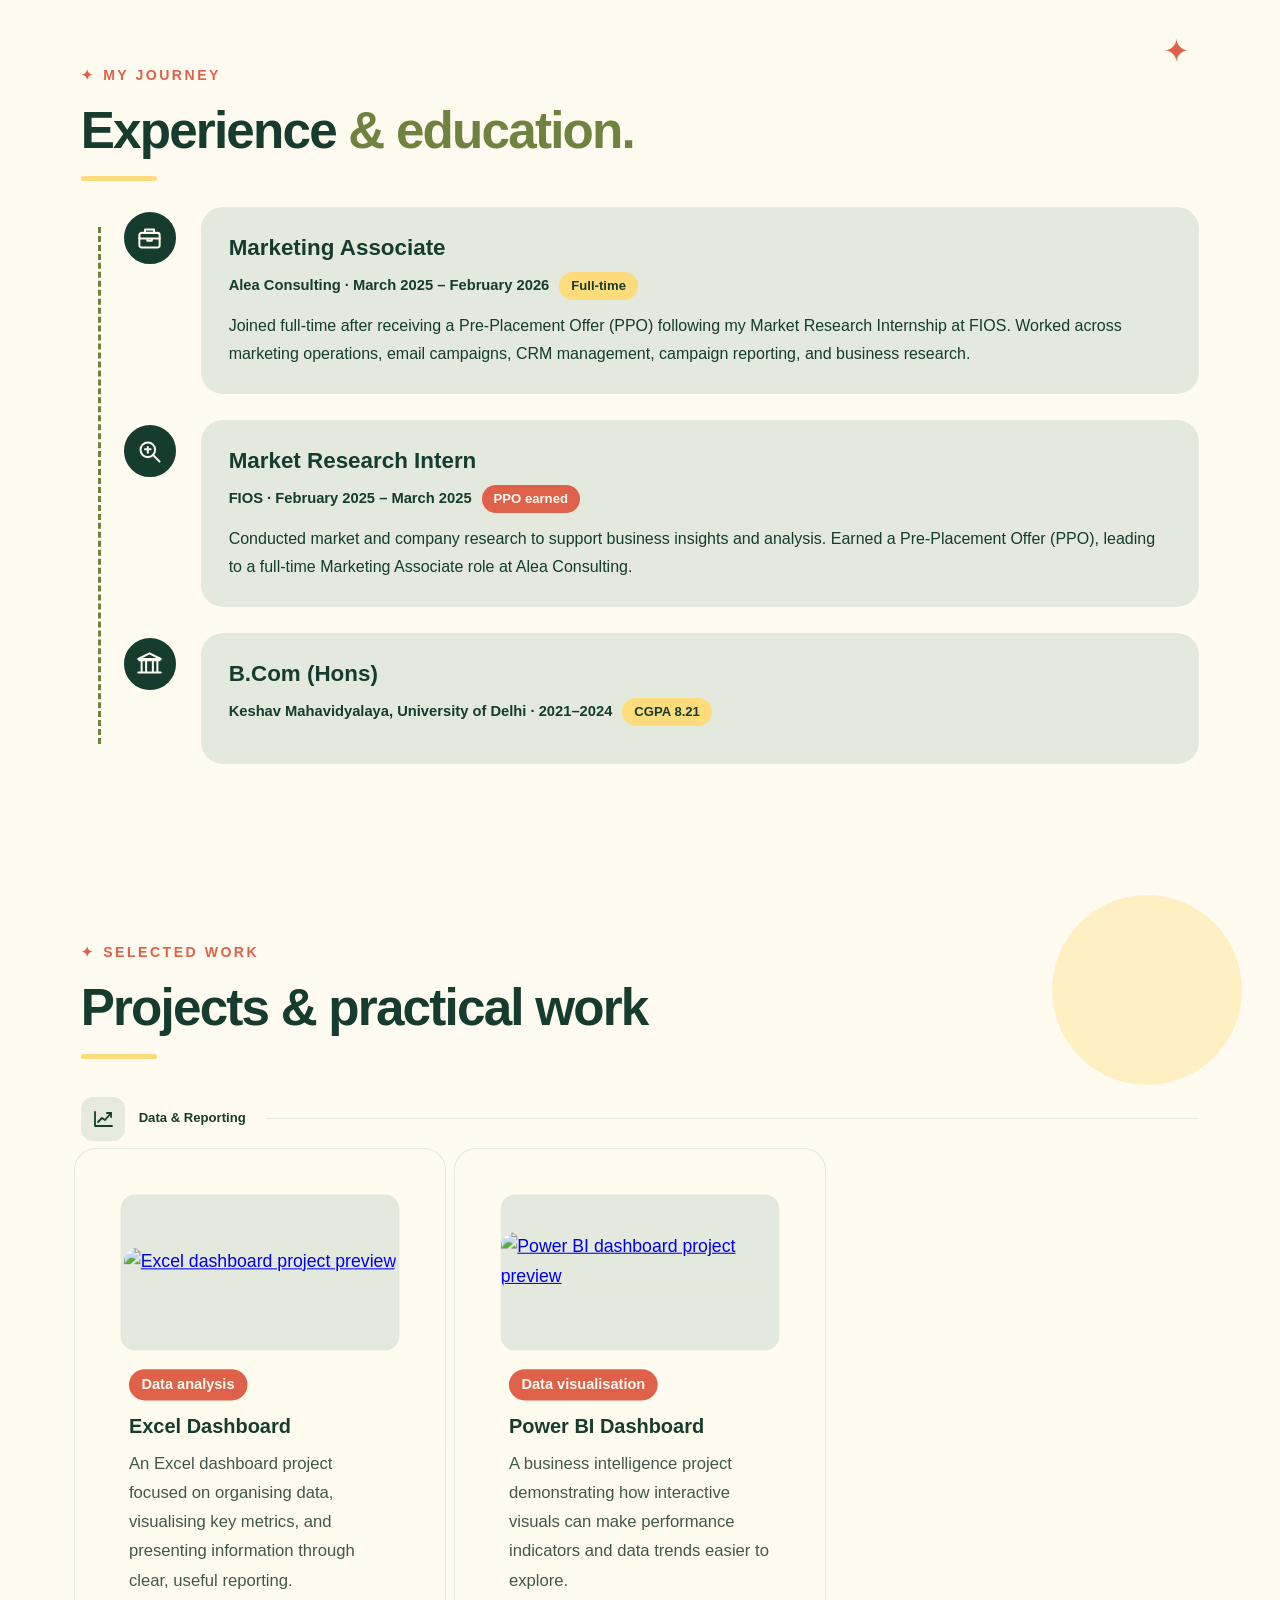
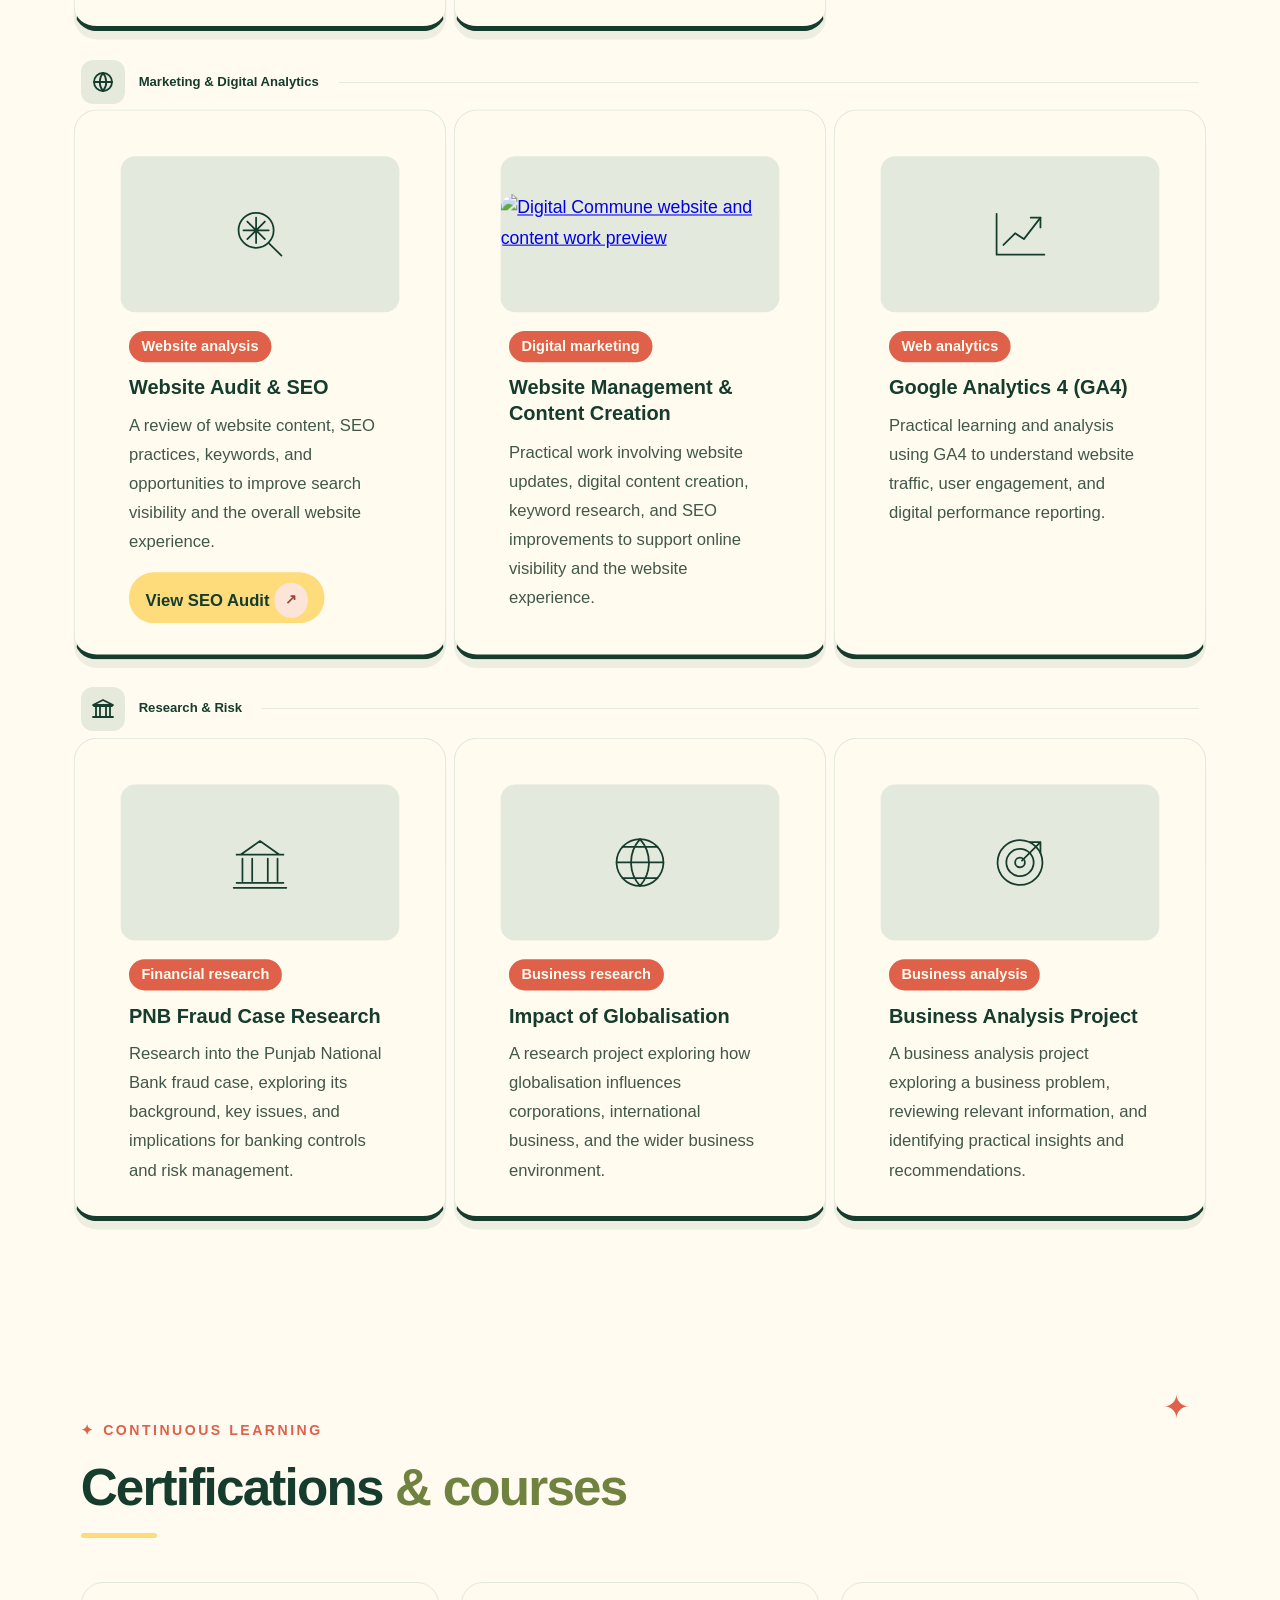
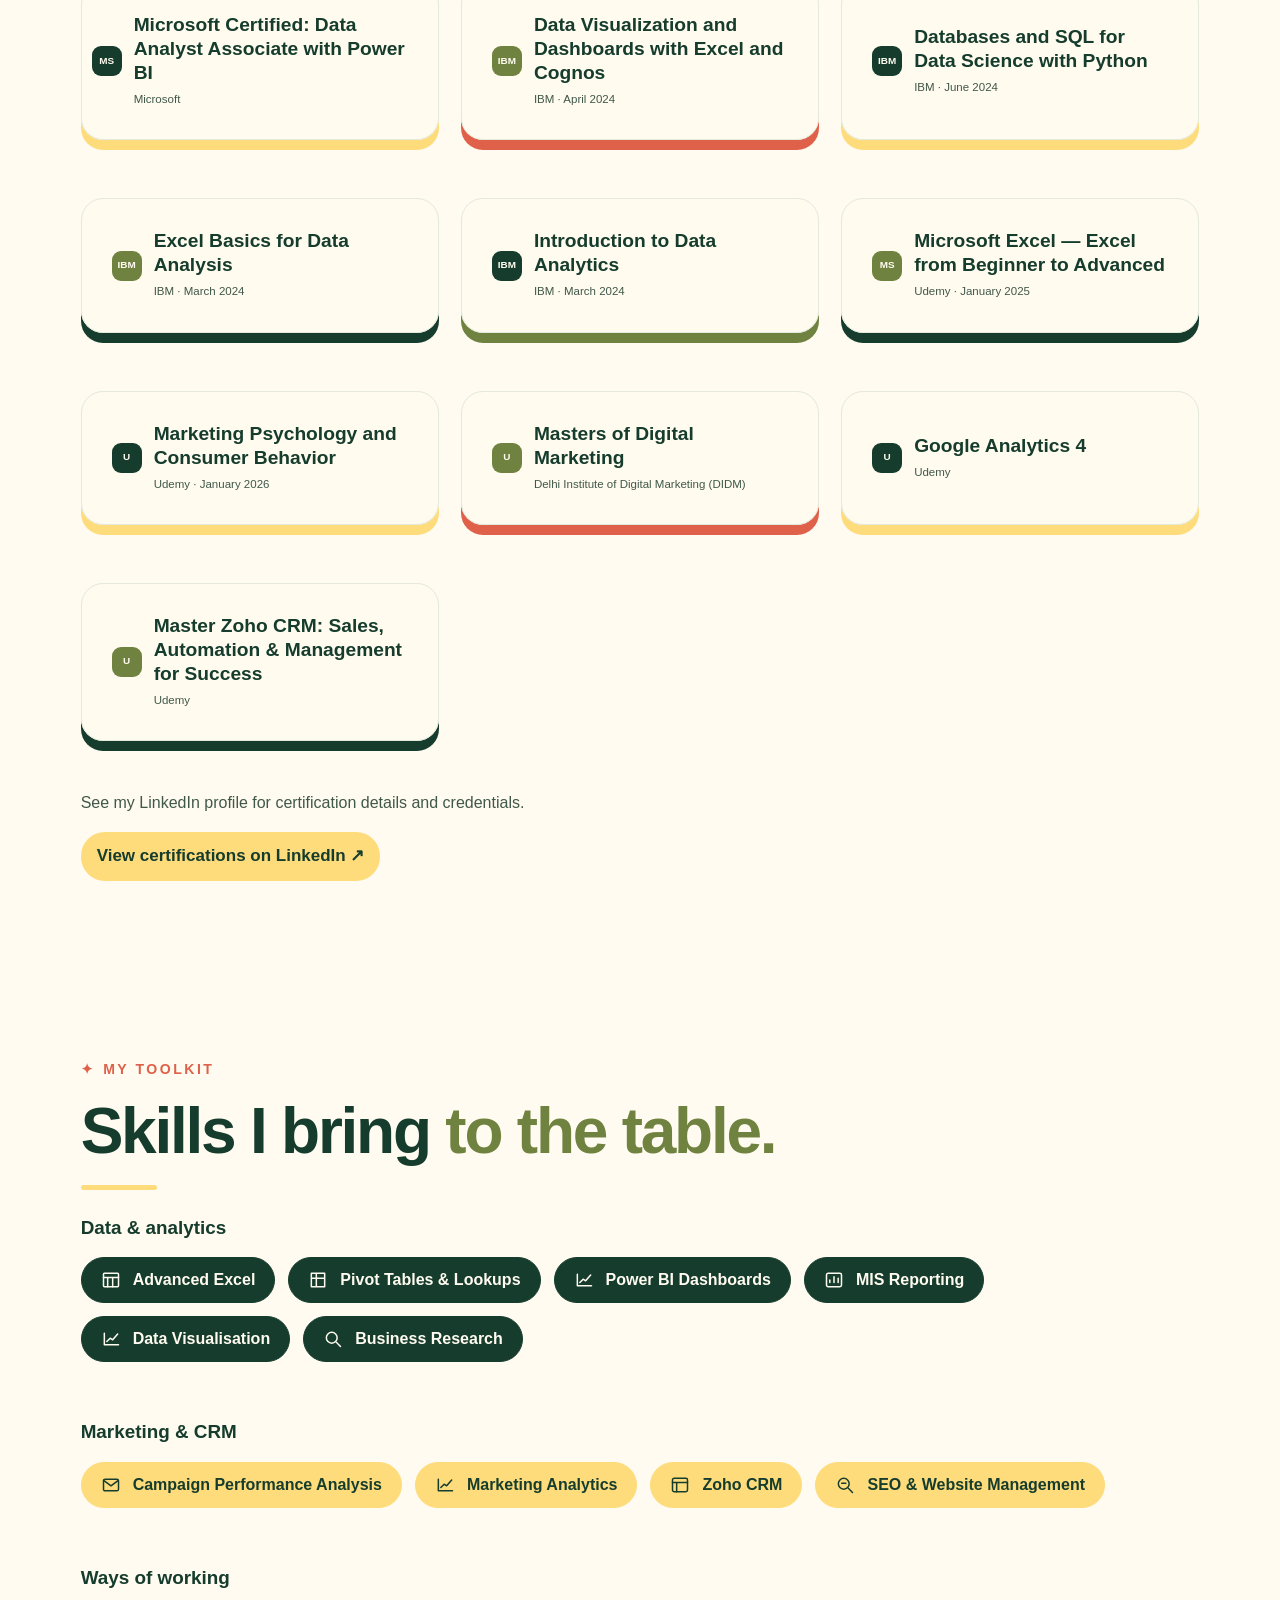
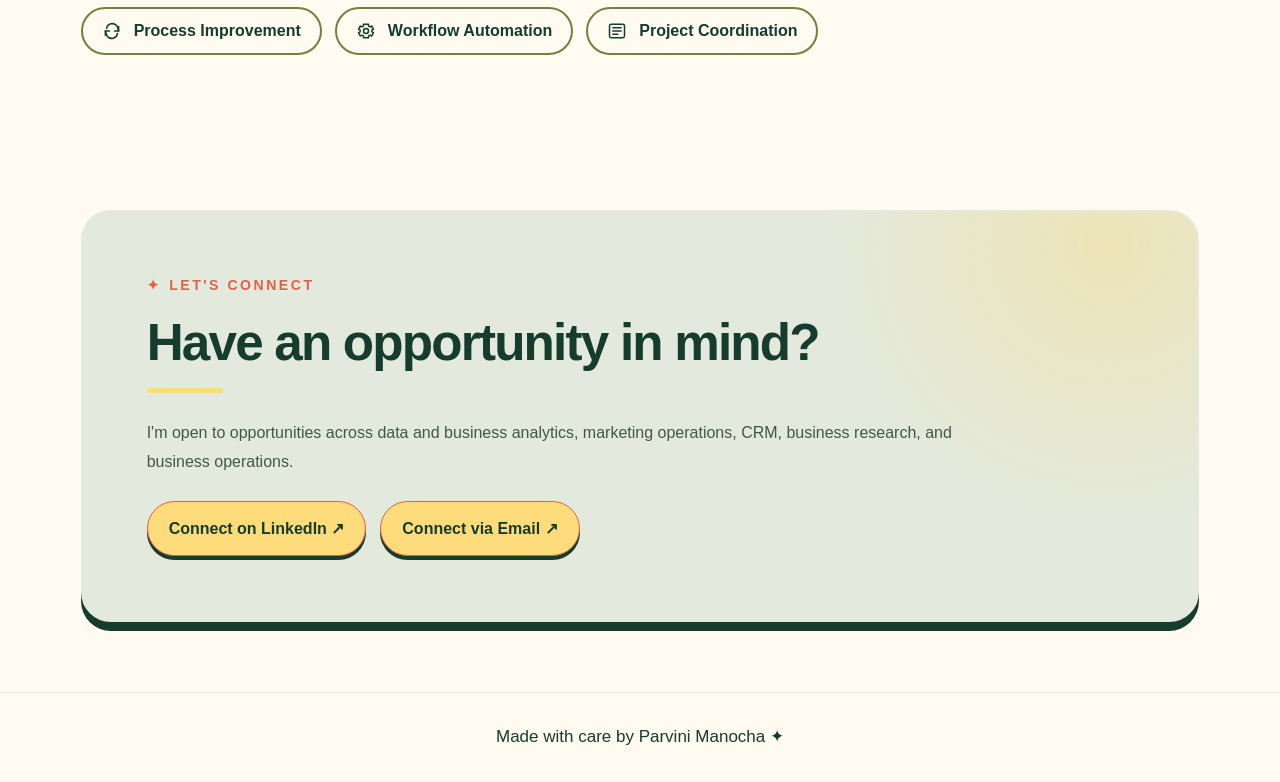
==== commit 3206144e: "Update portfolio metadata and accessible project visuals" ====
--- a/index.html
+++ b/index.html
@@ -5,6 +5,14 @@
   <meta name="viewport" content="width=device-width, initial-scale=1.0">
   <title>Parvini Manocha | Portfolio</title>
   <meta name="description" content="Business insights. Marketing impact. Analytical thinking, creative problem-solving, and meaningful outcomes.">
+  <meta name="theme-color" content="#FFFBF0">
+  <meta property="og:title" content="Parvini Manocha | Portfolio">
+  <meta property="og:description" content="Business insights. Marketing impact. Analytical thinking, creative problem-solving, and meaningful outcomes.">
+  <meta property="og:type" content="website">
+  <meta property="og:url" content="https://parvinimanocha.github.io/">
+  <meta property="og:image" content="https://parvinimanocha.github.io/parviniimg.png">
+  <meta name="twitter:card" content="summary_large_image">
+  <link rel="icon" href="data:image/svg+xml,%3Csvg xmlns='http://www.w3.org/2000/svg' viewBox='0 0 64 64'%3E%3Crect width='64' height='64' rx='14' fill='%23153C2C'/%3E%3Ctext x='32' y='45' font-size='43' text-anchor='middle' fill='%23DF6149'%3E✦%3C/text%3E%3C/svg%3E">
   <link rel="stylesheet" href="style.css">
 </head>
 <body>
@@ -24,7 +32,7 @@
     <section id="home" class="hero">
       <div class="hero-text">
         <p class="eyebrow">BUSINESS · MARKETING · ANALYTICS</p>
-        <h1><span class="hero-greeting">Hey, I’m</span><span class="hero-name">Parvini Manocha!</span></h1>
+        <h1><span class="hero-greeting">Hey, I’m</span> <span class="hero-name">Parvini Manocha!</span></h1>
         <p class="tagline">Where business, data, and ideas come together.</p>
         <p class="intro">I bring together business understanding, data analysis, research, and hands-on execution to turn information into clear insights and practical improvements.</p>
         <div class="hero-actions">
@@ -42,9 +50,9 @@
         <span class="hero-circle circle-yellow" aria-hidden="true"></span>
         <span class="hero-circle circle-coral" aria-hidden="true"></span>
         <img class="profile-photo" src="parviniimg.png" alt="Parvini Manocha" />
-        <div class="photo-badge badge-powerbi">▣ Power BI certified</div>
-        <div class="photo-badge badge-seo">⌕ SEO &amp; GA4</div>
-        <div class="photo-badge badge-ppo">◎ PPO to full-time</div>
+        <div class="photo-badge badge-powerbi"><span class="badge-icon" aria-hidden="true"><svg viewBox="0 0 24 24"><path d="M4 19V5M4 19h17M7 15l4-4 3 2 6-7"/></svg></span><span>Power BI certified</span></div>
+        <div class="photo-badge badge-seo"><span class="badge-icon" aria-hidden="true"><svg viewBox="0 0 24 24"><circle cx="10.5" cy="10.5" r="6.5"/><path d="m16 16 5 5"/></svg></span><span>SEO &amp; GA4</span></div>
+        <div class="photo-badge badge-ppo"><span class="badge-icon" aria-hidden="true"><svg viewBox="0 0 24 24"><circle cx="12" cy="8" r="5"/><path d="m8.5 12-1.5 9 5-3 5 3-1.5-9"/></svg></span><span>PPO to full-time</span></div>
       </div>
     </section>
     <section id="about" class="section about-section">
@@ -82,11 +90,11 @@
         <h3 class="project-category"><span class="project-category-icon" aria-hidden="true"><svg viewBox="0 0 24 24"><path d="M4 19V5M4 19h17M7 15l4-4 3 2 6-7"/><path d="M16 6h4v4"/></svg></span><span>Data &amp; Reporting</span></h3>
         <div class="project-grid g2">
           <article class="project-card project-excel">
-            <div class="project-visual"><img class="project-image" src="Excel.png" alt="Excel dashboard project preview" loading="lazy"></div>
+            <div class="project-visual"><a class="project-image-link" href="Excel.png" target="_blank" rel="noopener"><img class="project-image" src="Excel.png" alt="Excel dashboard project preview" loading="lazy"></a></div>
             <div class="project-content"><span class="project-tag">Data analysis</span><h3>Excel Dashboard</h3><p>An Excel dashboard project focused on organising data, visualising key metrics, and presenting information through clear, useful reporting.</p></div>
           </article>
           <article class="project-card project-powerbi">
-            <div class="project-visual"><img class="project-image" src="PowerBI.png" alt="Power BI dashboard project preview" loading="lazy"></div>
+            <div class="project-visual"><a class="project-image-link" href="PowerBI.png" target="_blank" rel="noopener"><img class="project-image" src="PowerBI.png" alt="Power BI dashboard project preview" loading="lazy"></a></div>
             <div class="project-content"><span class="project-tag">Data visualisation</span><h3>Power BI Dashboard</h3><p>A business intelligence project demonstrating how interactive visuals can make performance indicators and data trends easier to explore.</p></div>
           </article>
         </div>
@@ -100,7 +108,7 @@
             <div class="project-content"><span class="project-tag">Website analysis</span><h3>Website Audit &amp; SEO</h3><p>A review of website content, SEO practices, keywords, and opportunities to improve search visibility and the overall website experience.</p><a class="project-link" href="https://docs.google.com/document/d/1gjz4fOvQRrNuH-KPscxreZs56zF61A42dVBVCs2xBp8/edit?usp=sharing" target="_blank" rel="noopener noreferrer">View SEO Audit <span aria-hidden="true">↗</span></a></div>
           </article>
           <article class="project-card project-marketing">
-            <div class="project-visual"><img class="project-image" src="thedigitalcommune.png" alt="Digital Commune website and content work preview" loading="lazy"></div>
+            <div class="project-visual"><a class="project-image-link" href="thedigitalcommune.png" target="_blank" rel="noopener"><img class="project-image" src="thedigitalcommune.png" alt="Digital Commune website and content work preview" loading="lazy"></a></div>
             <div class="project-content"><span class="project-tag">Digital marketing</span><h3>Website Management &amp; Content Creation</h3><p>Practical work involving website updates, digital content creation, keyword research, and SEO improvements to support online visibility and the website experience.</p></div>
           </article>
           <article class="project-card project-marketing">
@@ -133,11 +141,11 @@
       <p class="eyebrow">CONTINUOUS LEARNING</p>
       <h2>Certifications <span class="cert-heading-accent">&amp; courses</span></h2>
       <div class="project-grid certification-grid">
-        <div class="info-card certification-card certification-featured">
+        <div class="info-card certification-card certification-featured provider-microsoft">
           <span class="cert-logo cert-logo-ms">MS</span>
           <div><h3>Microsoft Certified: Data Analyst Associate with Power BI</h3><p>Microsoft</p></div>
         </div>
-        <div class="info-card certification-card">
+        <div class="info-card certification-card provider-ibm">
           <span class="cert-logo">IBM</span>
           <div><h3>Data Visualization and Dashboards with Excel and Cognos</h3><p>IBM · April 2024</p></div>
         </div>
@@ -153,19 +161,19 @@
           <span class="cert-logo">IBM</span>
           <div><h3>Introduction to Data Analytics</h3><p>IBM · March 2024</p></div>
         </div>
-        <div class="info-card certification-card">
+        <div class="info-card certification-card provider-udemy">
           <span class="cert-logo cert-logo-ms">MS</span>
           <div><h3>Microsoft Excel — Excel from Beginner to Advanced</h3><p>Udemy · January 2025</p></div>
         </div>
-        <div class="info-card certification-card">
+        <div class="info-card certification-card provider-udemy">
           <span class="cert-logo cert-logo-ud">U</span>
           <div><h3>Marketing Psychology and Consumer Behavior</h3><p>Udemy · January 2026</p></div>
         </div>
-        <div class="info-card certification-card">
+        <div class="info-card certification-card provider-didm">
           <span class="cert-logo cert-logo-ud">U</span>
           <div><h3>Masters of Digital Marketing</h3><p>Delhi Institute of Digital Marketing (DIDM)</p></div>
         </div>
-        <div class="info-card certification-card">
+        <div class="info-card certification-card provider-udemy">
           <span class="cert-logo cert-logo-ud">U</span>
           <div><h3>Google Analytics 4</h3><p>Udemy</p></div>
         </div>
@@ -215,7 +223,7 @@
     </section>
   </main>
 
-  <footer>Made with care by Parvini Manocha 🌿</footer>
+  <footer>Made with care by Parvini Manocha ✦</footer>
   <script>
     (() => {
       const links = Array.from(document.querySelectorAll('.navbar nav a[href^="#"]'));
--- a/style.css
+++ b/style.css
@@ -2889,3 +2889,191 @@
   .timeline-card { padding: 18px; }
   #projects.projects-section .project-content { padding: 16px 18px 0; }
 }
+
+
+/* Match section eyebrow labels to the BUSINESS · MARKETING · ANALYTICS size */
+main > .section > .eyebrow {
+  font-size: .88rem !important;
+  line-height: 1.4;
+  letter-spacing: 1.8px;
+}
+
+
+/* Make every coral-red eyebrow/label on the page consistent with the hero label */
+.eyebrow,
+.home-copy .eyebrow,
+.hero .eyebrow,
+main > .section > .eyebrow {
+  font-size: .88rem !important;
+  line-height: 1.4;
+  letter-spacing: 1.8px;
+}
+
+
+/* Remove the sage-green section background from Projects and Skills */
+main > .section.projects-section,
+main > .section.skills-section {
+  background: var(--cream) !important;
+}
+
+
+/* Curious Mind / About section: replace green background with the yellow-red Let's Connect palette and remove decorative circle */
+main > .section.about-section {
+  background: var(--yellow) !important;
+}
+main > .section.about-section::before,
+main > .section.about-section::after {
+  content: none !important;
+  display: none !important;
+}
+
+
+/* Restore the About / Curious Mind section to the original sage-green background */
+main > .section.about-section {
+  background: var(--sage) !important;
+}
+
+
+/* Remove the colored background from the Curious Mind / About section */
+main > .section.about-section {
+  background: transparent !important;
+}
+
+
+/* Dark-green shadows for the four Curious Mind feature boxes */
+main > .section.about-section .about-tile {
+  box-shadow: 0 8px 0 #153C2C !important;
+}
+
+
+/* Light-green fill for the four Curious Mind feature boxes */
+main > .section.about-section .about-tile {
+  background: var(--sage) !important;
+}
+
+
+/* Four distinct Curious Mind box palettes; consistent dark-green shadows */
+main > .section.about-section .about-tiles > .about-tile:nth-child(1) {
+  background: #E3E9DC !important;
+  color: #153C2C !important;
+  box-shadow: 0 8px 0 #153C2C !important;
+}
+main > .section.about-section .about-tiles > .about-tile:nth-child(1) .about-icon {
+  background: #FEDC7B !important;
+  color: #153C2C !important;
+}
+
+main > .section.about-section .about-tiles > .about-tile:nth-child(2) {
+  background: #FEDC7B !important;
+  color: #153C2C !important;
+  box-shadow: 0 8px 0 #153C2C !important;
+}
+main > .section.about-section .about-tiles > .about-tile:nth-child(2) .about-icon {
+  background: #DF6149 !important;
+  color: #FFFBF0 !important;
+}
+
+main > .section.about-section .about-tiles > .about-tile:nth-child(3) {
+  background: #DF6149 !important;
+  color: #FFFBF0 !important;
+  box-shadow: 0 8px 0 #153C2C !important;
+}
+main > .section.about-section .about-tiles > .about-tile:nth-child(3) .about-icon {
+  background: #FFFBF0 !important;
+  color: #153C2C !important;
+}
+
+main > .section.about-section .about-tiles > .about-tile:nth-child(4) {
+  background: #708240 !important;
+  color: #FFFBF0 !important;
+  box-shadow: 0 8px 0 #153C2C !important;
+}
+main > .section.about-section .about-tiles > .about-tile:nth-child(4) .about-icon {
+  background: #FEDC7B !important;
+  color: #153C2C !important;
+}
+
+
+/* Slightly enlarge every project card */
+#projects.projects-section .project-card {
+  transform: scale(1.04);
+  transform-origin: center;
+}
+#projects.projects-section .project-grid {
+  row-gap: 30px;
+}
+
+
+/* Slightly enlarge job/education titles in the Experience timeline */
+main > .section.experience-section .timeline-card h3 {
+  font-size: 1.4rem !important;
+}
+
+
+/* Increase the hero statistic labels and values slightly */
+.hero-stats .stat-card strong,
+.hero-stats .stat-card span {
+  font-size: 1.08em !important;
+}
+
+
+/* Keep project names and project-category headings consistent with certification titles */
+#projects .project-content h3 {
+  margin: 0 0 8px;
+  color: #153C2C;
+  font-size: 0.95rem;
+  font-weight: 800;
+  line-height: 1.25;
+}
+#projects .project-category {
+  color: #153C2C;
+  font-size: 1.3rem;
+  font-weight: 800;
+  line-height: 1.3;
+}
+
+
+/* Slightly enlarge the coral/red project labels */
+#projects .project-tag {
+  font-size: 14px !important;
+}
+
+
+/* Match project category headings to the featured Microsoft certification card */
+#projects .project-category {
+  color: #153C2C !important;
+  font-size: 1.3rem !important;
+  font-weight: 800 !important;
+  line-height: 1.3 !important;
+}
+#projects .project-category-icon {
+  background: #E5EADD !important;
+  color: #153C2C !important;
+}
+#projects .project-category::after {
+  background: #E5EADD !important;
+}
+
+
+/* Match project category heading text to certification title typography */
+#projects.projects-section .project-category {
+  color: #153C2C !important;
+  font-family: inherit !important;
+  font-size: 0.82rem !important;
+  font-weight: 800 !important;
+  line-height: 1.25 !important;
+}
+#projects.projects-section .project-category > span:not(.project-category-icon) {
+  color: #153C2C !important;
+  font-family: inherit !important;
+  font-size: 0.82rem !important;
+  font-weight: 800 !important;
+  line-height: 1.25 !important;
+  letter-spacing: normal !important;
+  text-transform: none !important;
+}
+
+/* Keep project category names the same size as certification titles */
+#projects.projects-section .project-category > span:not(.project-category-icon) {
+  font-size: .82rem !important;
+}
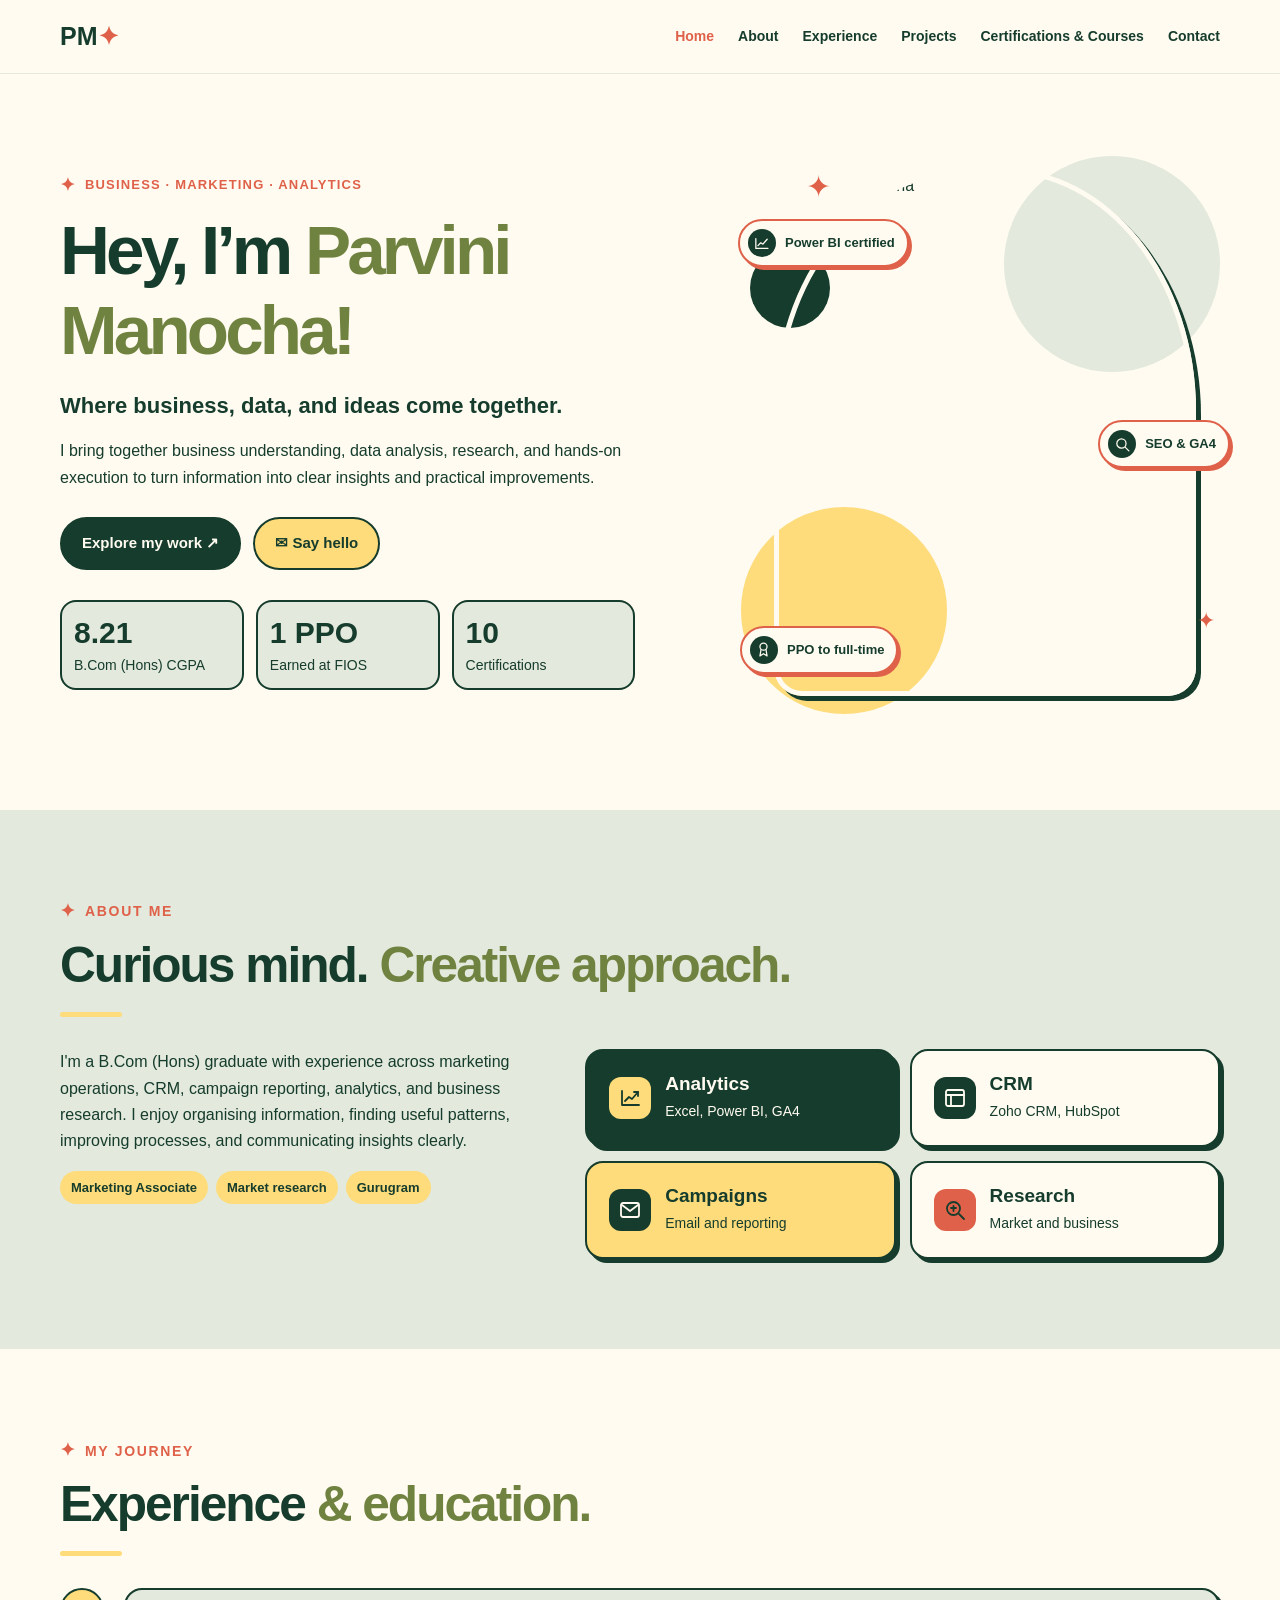
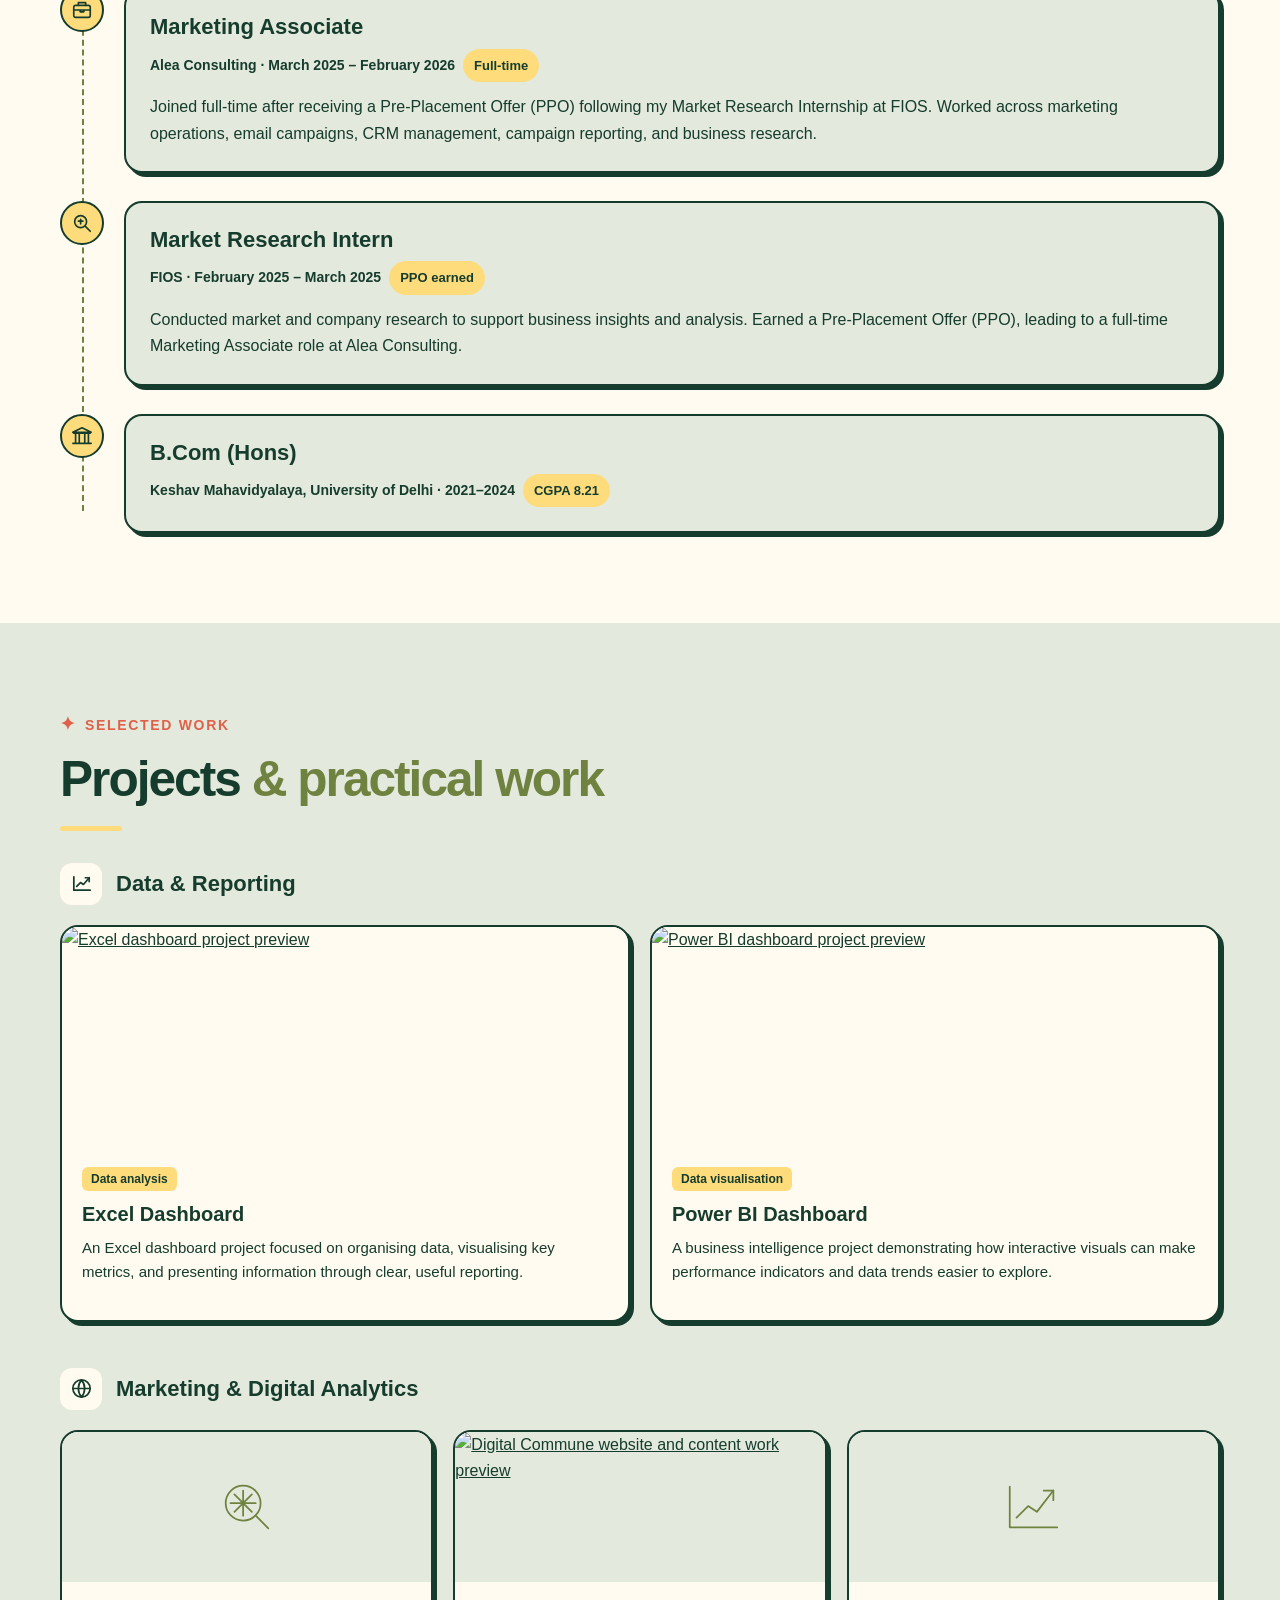
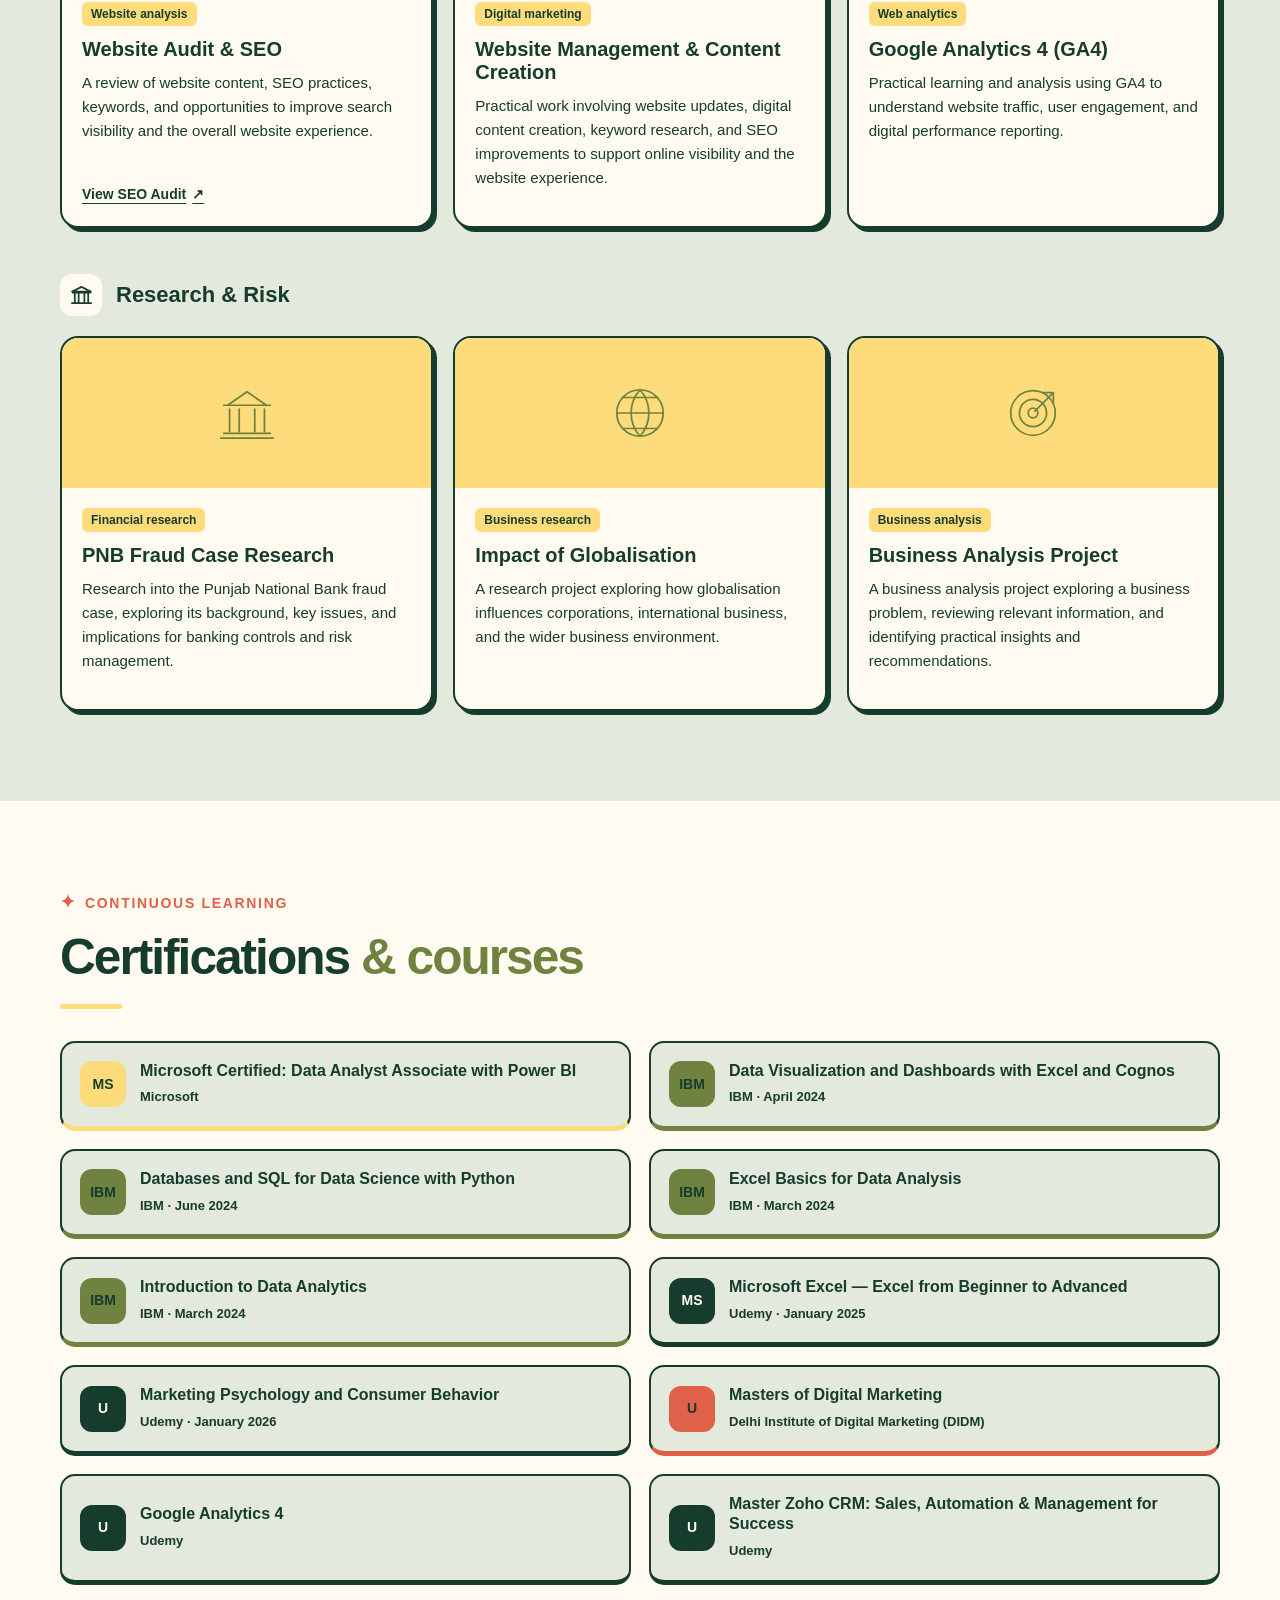
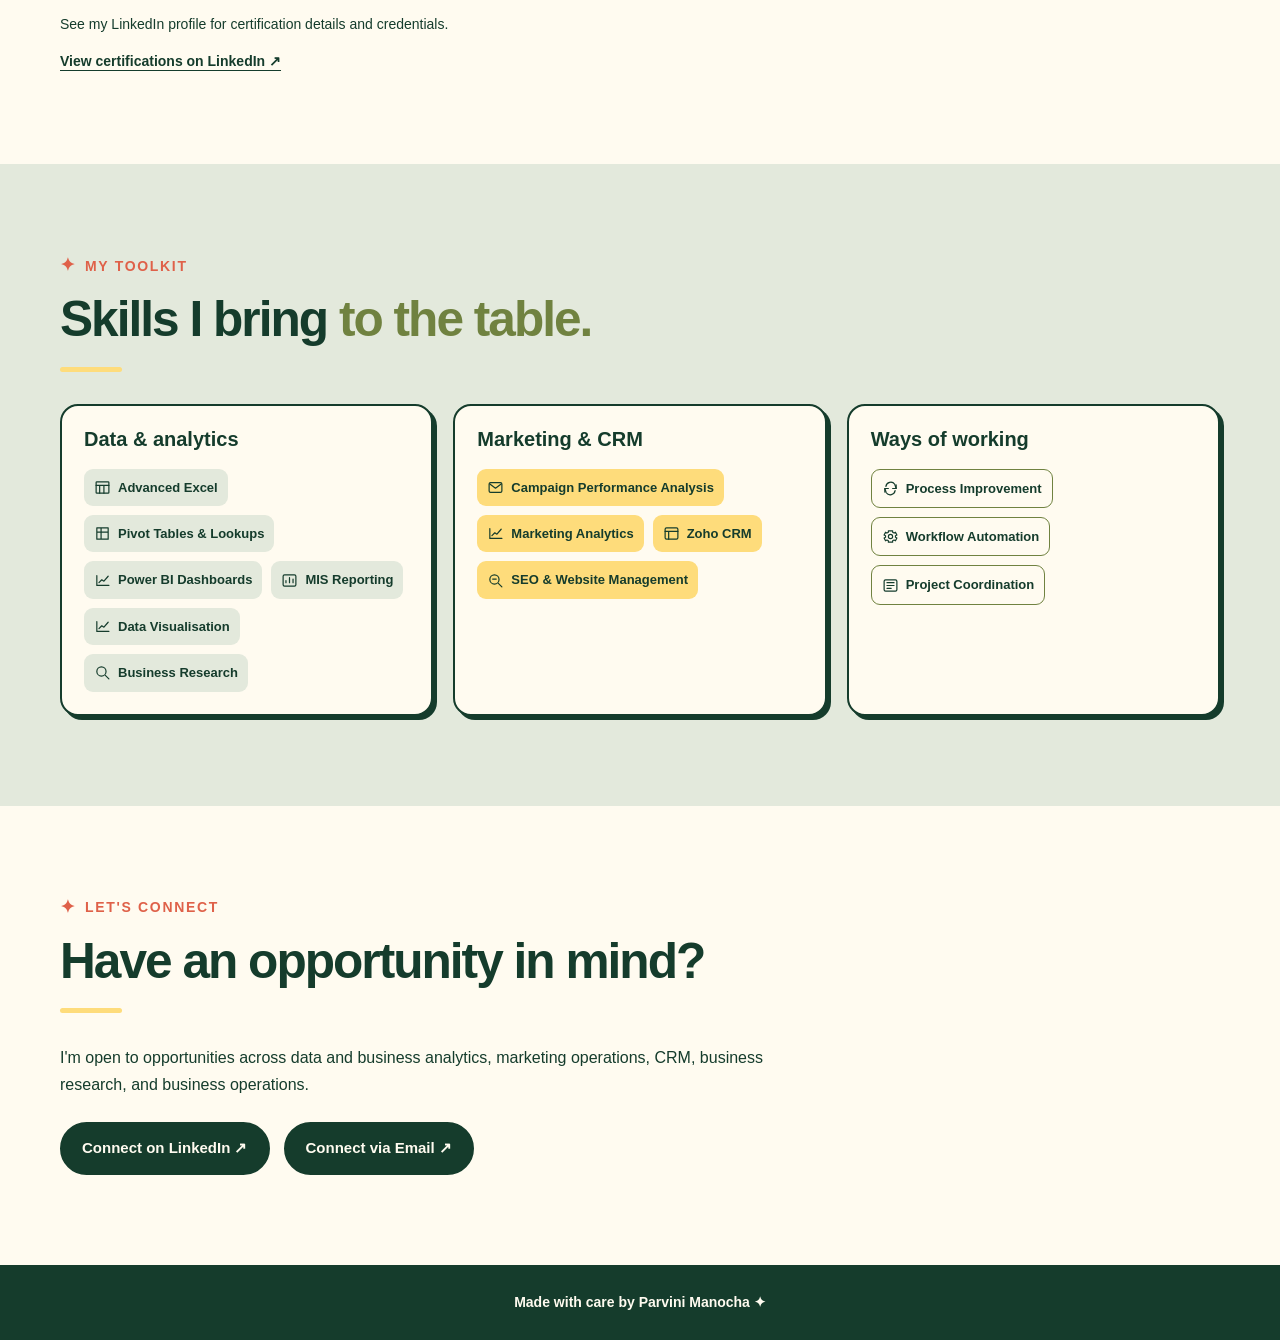
==== commit e52e310b: "Apply consistent provider styling to all certification cards" ====
--- a/index.html
+++ b/index.html
@@ -149,15 +149,15 @@
           <span class="cert-logo">IBM</span>
           <div><h3>Data Visualization and Dashboards with Excel and Cognos</h3><p>IBM · April 2024</p></div>
         </div>
-        <div class="info-card certification-card">
+        <div class="info-card certification-card provider-ibm">
           <span class="cert-logo">IBM</span>
           <div><h3>Databases and SQL for Data Science with Python</h3><p>IBM · June 2024</p></div>
         </div>
-        <div class="info-card certification-card">
+        <div class="info-card certification-card provider-ibm">
           <span class="cert-logo">IBM</span>
           <div><h3>Excel Basics for Data Analysis</h3><p>IBM · March 2024</p></div>
         </div>
-        <div class="info-card certification-card">
+        <div class="info-card certification-card provider-ibm">
           <span class="cert-logo">IBM</span>
           <div><h3>Introduction to Data Analytics</h3><p>IBM · March 2024</p></div>
         </div>
@@ -177,7 +177,7 @@
           <span class="cert-logo cert-logo-ud">U</span>
           <div><h3>Google Analytics 4</h3><p>Udemy</p></div>
         </div>
-        <div class="info-card certification-card">
+        <div class="info-card certification-card provider-udemy">
           <span class="cert-logo cert-logo-ud">U</span>
           <div><h3>Master Zoho CRM: Sales, Automation &amp; Management for Success</h3><p>Udemy</p></div>
         </div>
--- a/style.css
+++ b/style.css
@@ -1,2677 +1,6 @@
-
-* {
-  box-sizing: border-box;
-  margin: 0;
-  padding: 0;
-}
-
-body {
-  font-family: "Segoe UI", Arial, sans-serif;
-  background: #faf7ef;
-  color: #34483c;
-  line-height: 1.7;
-}
-
-h1 {
-  font-size: clamp(2.5rem, 6vw, 4.5rem);
-  line-height: 1.15;
-  letter-spacing: -2px;
-  margin-bottom: 20px;
-}
-
-p {
-  font-size: 1.1rem;
-}
-
-/* Navigation */
-.navbar {
-  display: flex;
-  justify-content: space-between;
-  align-items: center;
-  padding: 24px 8%;
-  gap: 20px;
-}
-
-.logo {
-  font-size: 1.8rem;
-  font-weight: 800;
-  color: #526b57;
-  text-decoration: none;
-}
-
-nav {
-  display: flex;
-  flex-wrap: wrap;
-  gap: 24px;
-}
-
-nav a {
-  color: #34483c;
-  text-decoration: none;
-  font-size: 0.95rem;
-}
-
-/* Hero section */
-.hero {
-  min-height: 75vh;
-  padding: 70px 10%;
-  display: flex;
-  align-items: center;
-  justify-content: space-between;
-  gap: 50px;
-}
-
-.hero-text {
-  max-width: 650px;
-}
-
-.hero h1 span {
-  color: #718b70;
-}
-
-.eyebrow {
-  color: #718b70;
-  font-size: 0.8rem;
-  font-weight: 700;
-  letter-spacing: 2px;
-  margin-bottom: 16px;
-}
-
-.tagline {
-  font-size: 1.35rem;
-  margin-bottom: 16px;
-}
-
-.intro {
-  max-width: 520px;
-  margin-bottom: 28px;
-}
-
-.button {
-  display: inline-block;
-  padding: 13px 24px;
-  background: #e9d985;
-  color: #34483c;
-  text-decoration: none;
-  font-weight: 700;
-  border-radius: 30px;
-}
-
-.hero-image {
-  width: 300px;
-  min-width: 250px;
-}
-
-.profile-photo {
-  display: block;
-  width: 100%;
-  height: 420px;
-  object-fit: cover;
-  object-position: center;
-  background: #eeeadf;
-  border: 8px solid #e9d985;
-  border-radius: 150px 150px 30px 30px;
-}
-
-/* Content sections */
-.section {
-  padding: 80px 10%;
-  max-width: 1200px;
-  margin: auto;
-}
-
-.section h2 {
-  font-size: clamp(2rem, 4vw, 3rem);
-  line-height: 1.2;
-  margin-bottom: 24px;
-}
-
-.info-card,
-.project-card {
-  padding: 28px;
-  margin: 18px 0;
-  background: #fffdf8;
-  border: 1px solid #e5e4d7;
-  border-radius: 20px;
-}
-
-.project-grid {
-  display: grid;
-  grid-template-columns: repeat(auto-fit, minmax(220px, 1fr));
-  gap: 20px;
-}
-
-.project-card {
-  margin: 0;
-  border-bottom: 5px solid #d9e2d3;
-  overflow: hidden;
-}
-
-.project-image {
-  display: block;
-  width: 100%;
-  height: 190px;
-  object-fit: contain;
-  object-position: center;
-  margin: 0 0 22px;
-  border-radius: 12px;
-  background: #f3f1e9;
-}
-
-.project-card span {
-  color: #718b70;
-  font-size: 0.75rem;
-  font-weight: 700;
-}
-
-.project-card h3,
-.info-card h3 {
-  margin: 18px 0 14px;
-  line-height: 1.45;
-}
-
-.skill-list {
-  display: flex;
-  flex-wrap: wrap;
-  gap: 12px;
-}
-
-.skill-list span {
-  padding: 10px 18px;
-  background: #e3e9dc;
-  border-radius: 25px;
-}
-
-.contact {
-  background: #eef0e7;
-  border-radius: 30px;
-  margin-bottom: 50px;
-}
-
-.contact p:not(.eyebrow) {
-  margin-bottom: 24px;
-}
-
-.contact-buttons {
-  display: flex;
-  flex-direction: column;
-  align-items: flex-start;
-  gap: 14px;
-}
-
-footer {
-  text-align: center;
-  padding: 30px;
-  color: #718b70;
-}
-
-@media (max-width: 700px) {
-  .navbar {
-    flex-direction: column;
-  }
-
-  nav {
-    justify-content: center;
-    gap: 14px;
-  }
-
-  .hero {
-    flex-direction: column;
-    text-align: center;
-    padding: 45px 7%;
-  }
-
-  .hero-image {
-    width: min(300px, 100%);
-  }
-
-  .section {
-    padding: 55px 7%;
-  }
-}
-
-
-
-
-/* Refined portfolio hero design */
-body {
-  background: #f5faf6;
-  color: #153c2c;
-  font-family: "Segoe UI", Arial, sans-serif;
-}
-
-.navbar {
-  padding: 18px 7%;
-  background: rgba(245, 250, 246, 0.96);
-}
-
-.logo {
-  color: #153c2c;
-  font-size: 1.55rem;
-  letter-spacing: -1px;
-}
-
-.logo::first-letter {
-  color: #153c2c;
-}
-
-nav {
-  gap: 10px;
-  align-items: center;
-}
-
-nav a {
-  font-size: 0.86rem;
-  padding: 9px 14px;
-  border-radius: 24px;
-  transition: background 0.2s ease, color 0.2s ease;
-}
-
-nav a:hover,
-nav a:focus-visible {
-  background: #153c2c;
-  color: #fffdf8;
-}
-
-.hero {
-  position: relative;
-  overflow: hidden;
-  min-height: 660px;
-  padding: 68px 7% 76px;
-  gap: clamp(32px, 6vw, 80px);
-  background:
-    radial-gradient(ellipse at 83% 20%, rgba(249, 231, 164, 0.48), transparent 34%),
-    linear-gradient(115deg, #f0f8f2 0%, #f7faf5 64%, #fff8df 100%);
-}
-
-.hero-text {
-  flex: 1 1 58%;
-  max-width: 680px;
-  position: relative;
-  z-index: 1;
-}
-
-.availability {
-  display: inline-flex;
-  align-items: center;
-  gap: 8px;
-  margin-bottom: 22px;
-  padding: 7px 14px;
-  border-radius: 24px;
-  background: #e3f1e7;
-  color: #47795b;
-  font-size: 0.82rem;
-  font-weight: 650;
-}
-
-.availability-dot {
-  width: 7px;
-  height: 7px;
-  border-radius: 50%;
-  background: #e8a34c;
-}
-
-.hero h1 {
-  color: #153c2c;
-  font-size: clamp(2.55rem, 5.2vw, 4.25rem);
-  font-weight: 800;
-  letter-spacing: -2.1px;
-  line-height: 1.08;
-  margin-bottom: 22px;
-}
-
-.hero h1 .wave {
-  color: inherit;
-  white-space: nowrap;
-}
-
-.hero h1 .highlight {
-  color: #153c2c;
-  background: linear-gradient(transparent 66%, #f3c54b 66%, #f3c54b 91%, transparent 91%);
-}
-
-.tagline {
-  color: #5c8b68;
-  font-size: 1.17rem;
-  font-weight: 750;
-  margin-bottom: 12px;
-}
-
-.intro {
-  max-width: 540px;
-  color: #4c6658;
-  font-size: 1rem;
-  line-height: 1.75;
-  margin-bottom: 24px;
-}
-
-.hero-actions {
-  display: flex;
-  flex-wrap: wrap;
-  align-items: center;
-  gap: 12px;
-  margin-bottom: 26px;
-}
-
-.button {
-  padding: 12px 22px;
-  border: 1.5px solid #153c2c;
-  font-size: 0.92rem;
-  transition: transform 0.2s ease, box-shadow 0.2s ease;
-}
-
-.button:hover {
-  transform: translateY(-2px);
-  box-shadow: 0 7px 16px rgba(21, 60, 44, 0.12);
-}
-
-.button-primary {
-  background: #153c2c;
-  color: #fffdf8;
-  border-color: #153c2c;
-}
-
-.button-secondary {
-  background: #fffdf8;
-  color: #153c2c;
-}
-
-.hero-stats {
-  display: flex;
-  flex-wrap: wrap;
-  gap: 10px;
-}
-
-.stat-card {
-  display: flex;
-  flex-direction: column;
-  gap: 2px;
-  min-width: 112px;
-  padding: 12px 15px;
-  background: rgba(255, 255, 255, 0.88);
-  border: 1px solid #dce9df;
-  border-radius: 14px;
-}
-
-.stat-card strong {
-  color: #153c2c;
-  font-size: 1.2rem;
-  line-height: 1.3;
-}
-
-.stat-card span {
-  color: #5b7164;
-  font-size: 0.75rem;
-  line-height: 1.35;
-}
-
-.hero-image {
-  position: relative;
-  flex: 0 1 330px;
-  width: min(330px, 34%);
-  min-width: 250px;
-  margin: 16px 12px 0 0;
-}
-
-.profile-frame {
-  padding: 0;
-  border: 0;
-  border-radius: 0;
-  background: transparent;
-}
-
-.profile-photo {
-  width: 100%;
-  height: 390px;
-  object-fit: cover;
-  object-position: center top;
-  background: linear-gradient(155deg, #4d7b5c, #153c2c);
-  border: 6px solid #f3bd3d;
-  border-radius: 48% 48% 26px 26px;
-  box-shadow: 0 12px 35px rgba(21, 60, 44, 0.08);
-}
-
-.floating-badge {
-  position: absolute;
-  z-index: 2;
-  padding: 10px 13px;
-  background: #fff;
-  color: #294b39;
-  border: 1px solid rgba(21, 60, 44, 0.06);
-  border-radius: 13px;
-  box-shadow: 0 8px 22px rgba(33, 59, 43, 0.13);
-  font-size: 0.76rem;
-  font-weight: 750;
-  white-space: nowrap;
-}
-
-.badge-top {
-  top: 17%;
-  left: -18%;
-}
-
-.badge-right {
-  right: -10%;
-  bottom: 22%;
-}
-
-.badge-bottom {
-  bottom: 8%;
-  left: -12%;
-}
-
-.section {
-  color: #34483c;
-}
-
-.contact-buttons {
-  display: flex;
-  flex-direction: column;
-  align-items: flex-start;
-  gap: 14px;
-}
-
-@media (max-width: 850px) {
-  .hero {
-    min-height: auto;
-    padding: 52px 7% 60px;
-    gap: 38px;
-  }
-
-  .hero-image {
-    width: 290px;
-    min-width: 220px;
-    flex-basis: 290px;
-  }
-
-  .profile-photo {
-    height: 340px;
-  }
-
-  .badge-top {
-    left: -8%;
-  }
-
-  .badge-right {
-    right: -5%;
-  }
-}
-
-@media (max-width: 700px) {
-  .navbar {
-    flex-direction: column;
-    padding: 18px 6%;
-  }
-
-  nav {
-    justify-content: center;
-    gap: 4px;
-  }
-
-  nav a {
-    padding: 8px 10px;
-    font-size: 0.8rem;
-  }
-
-  .hero {
-    flex-direction: column;
-    align-items: stretch;
-    text-align: left;
-    padding: 42px 7% 54px;
-  }
-
-  .hero-text {
-    max-width: none;
-  }
-
-  .hero h1 {
-    font-size: clamp(2.45rem, 10vw, 3.5rem);
-    letter-spacing: -1.5px;
-  }
-
-  .hero-image {
-    width: min(300px, 82%);
-    min-width: 0;
-    flex: none;
-    align-self: center;
-    margin: 18px 0 8px;
-  }
-
-  .profile-photo {
-    height: 350px;
-  }
-
-  .hero-stats {
-    gap: 8px;
-  }
-
-  .stat-card {
-    min-width: 0;
-    flex: 1 1 28%;
-    padding: 10px;
-  }
-
-  .stat-card span {
-    font-size: 0.7rem;
-  }
-
-  .badge-top {
-    left: -12%;
-  }
-
-  .badge-right {
-    right: -12%;
-  }
-
-  .badge-bottom {
-    left: -10%;
-  }
-}
-
-@media (max-width: 390px) {
-  .floating-badge {
-    font-size: 0.68rem;
-    padding: 8px 10px;
-  }
-
-  .badge-top {
-    left: -8%;
-  }
-
-  .badge-right {
-    right: -7%;
-  }
-}
-
-
-/* Larger typography and light-green portfolio theme */
-:root {
-  color-scheme: light;
-}
-
-body {
-  background: #f0f8f0;
-  color: #294b39;
-  font-size: 17px;
-}
-
-.navbar {
-  background: #f0f8f0;
-}
-
-.logo {
-  font-size: 1.9rem;
-  color: #477653;
-}
-
-nav a {
-  font-size: 1rem;
-}
-
-.eyebrow {
-  color: #5b9568;
-  font-size: 0.9rem;
-}
-
-.tagline {
-  font-size: 1.45rem;
-}
-
-.intro,
-.section > p:not(.eyebrow),
-.info-card p,
-.project-card p,
-.certification-note {
-  font-size: 1.15rem;
-  line-height: 1.85;
-}
-
-.section {
-  padding-top: 94px;
-  padding-bottom: 94px;
-}
-
-.section h2 {
-  font-size: clamp(2.25rem, 4.4vw, 3.3rem);
-  color: #294b39;
-  margin-bottom: 30px;
-}
-
-.info-card,
-.project-card {
-  background: #fbfff9;
-  border-color: #d5e7d5;
-  padding: 32px;
-  border-radius: 22px;
-}
-
-.info-card h3,
-.project-card h3 {
-  font-size: 1.4rem;
-}
-
-.project-card span {
-  font-size: 0.85rem;
-  color: #5b9568;
-}
-
-.project-category {
-  font-size: 1.55rem;
-  margin: 28px 0 18px;
-}
-
-.skill-list span {
-  background: #dcefdc;
-  font-size: 1.05rem;
-  padding: 12px 20px;
-}
-
-.contact {
-  background: #e2f1e2;
-}
-
-.button {
-  font-size: 1rem;
-  background: #d5ebd5;
-  color: #294b39;
-  border-color: #b9d9bc;
-  padding: 14px 26px;
-}
-
-.hero h1 span {
-  color: #5b9568;
-}
-
-.profile-photo {
-  border-color: #c6e4c8;
-}
-
-.project-card {
-  border-bottom-color: #c6e4c8;
-}
-
-@media (max-width: 700px) {
-  body {
-    font-size: 16px;
-  }
-
-  .section {
-    padding-top: 65px;
-    padding-bottom: 65px;
-  }
-
-  .section h2 {
-    font-size: clamp(2rem, 8vw, 2.7rem);
-  }
-
-  .info-card,
-  .project-card {
-    padding: 24px;
-  }
-
-  .intro,
-  .section > p:not(.eyebrow),
-  .info-card p,
-  .project-card p,
-  .certification-note {
-    font-size: 1.05rem;
-  }
-}
-
-
-/* Highlight the current navigation section */
-nav a {
-  transition: background-color 0.2s ease, color 0.2s ease;
-}
-
-nav a.active,
-nav a[aria-current="location"] {
-  background: #20cfe0;
-  color: #10202b;
-  border-radius: 24px;
-}
-
-nav a.active:hover,
-nav a[aria-current="location"]:hover {
-  background: #20cfe0;
-  color: #10202b;
-}
-
-
-/* Warm yellow active navigation and smooth scrolling */
-html {
-  scroll-behavior: smooth;
-  scroll-padding-top: 24px;
-}
-
-nav a.active,
-nav a[aria-current="location"] {
-  background: #f3d66b;
-  color: #294b39;
-  border-radius: 24px;
-}
-
-nav a.active:hover,
-nav a[aria-current="location"]:hover {
-  background: #f3d66b;
-  color: #294b39;
-}
-
-@media (prefers-reduced-motion: reduce) {
-  html {
-    scroll-behavior: auto;
-  }
-}
-
-
-/* Set the active navigation highlight to light green */
-nav a.active,
-nav a[aria-current="location"] {
-  background: #dcefdc;
-  color: #294b39;
-  border-radius: 24px;
-}
-
-nav a.active:hover,
-nav a[aria-current="location"]:hover {
-  background: #dcefdc;
-  color: #294b39;
-}
-
-
-/* June-inspired palette: Sweet Daisy, Honeysuckle, Fuzzy Peach, Moss Green, Sage, Coral Blush */
-body {
-  background: #FFFBF0;
-  color: #3f472e;
-}
-
-.navbar {
-  background: #FFFBF0;
-}
-
-.logo,
-.hero h1,
-.section h2,
-.info-card h3,
-.project-card h3 {
-  color: #526536;
-}
-
-.hero {
-  background:
-    radial-gradient(ellipse at 83% 20%, rgba(254, 220, 123, 0.35), transparent 35%),
-    linear-gradient(115deg, #FFFBF0 0%, #FFFBF0 62%, #fff2d0 100%);
-}
-
-.hero h1 span,
-.eyebrow,
-.tagline,
-.project-card span,
-footer {
-  color: #708240;
-}
-
-.button {
-  background: #FEDC7B;
-  color: #3f472e;
-  border-color: #e9c65f;
-}
-
-.button-primary {
-  background: #708240;
-  color: #FFFBF0;
-  border-color: #708240;
-}
-
-.button-secondary {
-  background: #FEDC7B;
-  color: #3f472e;
-  border-color: #e9c65f;
-}
-
-.profile-photo {
-  border-color: #FEDC7B;
-  background: #ABBA72;
-}
-
-.info-card,
-.project-card {
-  background: #fffdf7;
-  border-color: #e8e2c9;
-}
-
-.project-card {
-  border-bottom-color: #ABBA72;
-}
-
-.project-image {
-  background: #f5f0df;
-}
-
-.skill-list span {
-  background: #ABBA72;
-  color: #303a20;
-}
-
-.contact {
-  background: #e8edda;
-}
-
-.contact .button {
-  background: #FEDC7B;
-  border-color: #e9c65f;
-  color: #3f472e;
-}
-
-nav a:hover,
-nav a:focus-visible {
-  background: #ABBA72;
-  color: #303a20;
-}
-
-nav a.active,
-nav a[aria-current="location"],
-nav a[aria-current="page"] {
-  background: #FEDC7B;
-  color: #3f472e;
-  border-radius: 24px;
-}
-
-nav a.active:hover,
-nav a[aria-current="location"]:hover,
-nav a[aria-current="page"]:hover {
-  background: #FEDC7B;
-  color: #3f472e;
-}
-
-.home-hero {
-  background:
-    radial-gradient(ellipse at 85% 18%, rgba(254, 220, 123, 0.35), transparent 34%),
-    linear-gradient(115deg, #FFFBF0 0%, #FFFBF0 64%, #fff2d0 100%);
-}
-
-.home-copy h1,
-.home-copy h1 span {
-  color: #708240;
-}
-
-.home-lead {
-  color: #708240;
-}
-
-.home-actions .button:first-child {
-  background: #FEDC7B;
-  border-color: #e9c65f;
-}
-
-.home-actions .button:last-child {
-  background: transparent;
-  border-color: #ABBA72;
-}
-
-.home-photo {
-  border-color: #ABBA72;
-}
-
-.home-note {
-  color: #3f472e;
-  background: #ABBA72;
-}
-
-@media (max-width: 700px) {
-  .hero {
-    background:
-      radial-gradient(ellipse at 83% 20%, rgba(254, 220, 123, 0.25), transparent 35%),
-      linear-gradient(115deg, #FFFBF0 0%, #FFFBF0 62%, #fff2d0 100%);
-  }
-}
-
-
-/* Add peach and coral accents without changing the overall palette */
-.hero .button,
-.home-actions .button:last-child {
-  box-shadow: 0 5px 0 rgba(244, 144, 105, 0.18);
-}
-
-.hero .eyebrow::before,
-.home-copy .eyebrow::before {
-  content: "✦ ";
-  color: #DF6149;
-}
-
-.info-card {
-  box-shadow: inset 4px 0 0 #F49069;
-}
-
-.project-card:nth-of-type(2n) {
-  box-shadow: inset 4px 0 0 #F49069;
-}
-
-.project-card:nth-of-type(3n) {
-  box-shadow: inset 4px 0 0 #DF6149;
-}
-
-.project-card span {
-  display: inline-block;
-  background: #FCE4D9;
-  color: #984a37;
-  border-radius: 999px;
-  padding: 5px 10px;
-}
-
-.contact {
-  border-top: 4px solid #DF6149;
-}
-
-.home-note {
-  border-top: 4px solid #DF6149;
-}
-
-.home-actions .button:last-child {
-  background: #FCE4D9;
-  border-color: #F49069;
-  color: #633e32;
-}
-
-nav a:hover,
-nav a:focus-visible {
-  box-shadow: inset 0 -3px 0 #F49069;
-}
-
-
-/* Wordmark: Parvini with a coral-blush sparkle */
-.navbar .logo {
-  color: #708240;
-  font-size: clamp(1.35rem, 2.2vw, 1.8rem);
-  letter-spacing: -0.5px;
-  white-space: nowrap;
-}
-.navbar .logo-sparkle {
-  color: #52663B;
-  display: inline-block;
-  font-size: 1.15em;
-  margin-left: 3px;
-  vertical-align: 0.02em;
-}
-
-
-/* Portfolio refinements: compact dark-green PM mark, coral accents, lifted hero and larger portrait */
-.navbar .logo { color: #52663B; }
-.navbar .logo-sparkle { color: #52663B; }
-.home-hero, .hero {
-  padding-top: 34px;
-  padding-bottom: 44px;
-  align-items: center;
-}
-.home-photo { width: min(360px, 34vw); max-width: 100%; border-color: #DF6149; }
-.home-photo-wrap { transform: translateY(-10px); }
-.home-actions .button:first-child, .hero .button, .button {
-  background: #DF6149;
-  border-color: #DF6149;
-  color: #FFFBF0;
-}
-.home-actions .button:last-child { background: transparent; border-color: #DF6149; color: #DF6149; }
-.home-note { border-top-color: #DF6149; }
-.home-hero { background: radial-gradient(ellipse at 85% 18%, rgba(223, 97, 73, 0.13), transparent 34%), #FFFBF0; }
-@media (max-width: 700px) { .home-photo { width: min(320px, 78vw); } }
-/* Corner doodles, deliberately kept away from the main text and portrait */
-.home-hero { position: relative; overflow: hidden; }
-.home-hero::before, .home-hero::after { position: absolute; pointer-events: none; z-index: 0; font-family: cursive; font-weight: 400; line-height: 1; }
-.home-hero::before { content: "〰"; top: 12px; left: 22px; color: #DF6149; font-size: 42px; transform: rotate(-35deg); }
-.home-hero::after { content: "〰"; right: 22px; bottom: 14px; color: #52663B; font-size: 38px; transform: rotate(145deg); }
-.home-copy, .home-photo-wrap { position: relative; z-index: 1; }
-
-
-/* Separate the greeting from the name in the main hero */
-.hero h1 .hero-greeting {
-  display: block;
-  font-size: 0.72em;
-  line-height: 1.15;
-  letter-spacing: -1px;
-  color: #153c2c;
-}
-.hero h1 .hero-name {
-  display: block;
-}
-
-
-/* Hero heading contrast: greeting in lighter green, name in dark green */
-.hero h1 .hero-greeting { color: #708240; }
-.hero h1 .hero-name { color: #153c2c; }
-
-
-/* Make the full BUSINESS · MARKETING · ANALYTICS eyebrow red */
-.home-copy .eyebrow,
-.hero .eyebrow,
-.eyebrow {
-  color: #DF6149;
-}
-.home-copy .eyebrow::before,
-.hero .eyebrow::before {
-  color: #DF6149;
-}
-
-
-/* Keep both PM letters and sparkle the same dark green */
-.navbar .logo,
-.navbar .logo-sparkle {
-  color: #153c2c !important;
-}
-
-
-/* Yellow sparkle icon beside LET'S CONNECT */
-.contact .eyebrow::before {
-  color: #FEDC7B !important;
-}
-
-
-/* Highlight Explore My Work and give the portrait more space, shifted left */
-.home-actions .button:first-child {
-  background: #FEDC7B !important;
-  border-color: #FEDC7B !important;
-  color: #153c2c !important;
-}
-.home-photo-wrap {
-  flex: 0 1 440px !important;
-  width: min(440px, 40vw) !important;
-  transform: translate(-34px, -10px);
-}
-.home-photo {
-  width: 100% !important;
-  max-width: 100%;
-  height: min(68vh, 540px);
-}
-@media (max-width: 760px) {
-  .home-photo-wrap {
-    flex: 0 1 auto !important;
-    width: min(350px, 84vw) !important;
-    transform: translateY(-6px);
-  }
-  .home-photo {
-    height: 360px;
-  }
-}
-
-
-/* Main portfolio hero: yellow CTA, larger portrait, and cleaner text spacing */
-.hero .button:first-of-type {
-  background: #FEDC7B !important;
-  border-color: #FEDC7B !important;
-  color: #153c2c !important;
-}
-.hero-image {
-  width: min(390px, 34vw) !important;
-  min-width: 300px;
-  flex: 0 0 auto;
-}
-.profile-photo {
-  height: min(560px, 68vh) !important;
-}
-@media (max-width: 760px) {
-  .hero-image {
-    width: min(350px, 82vw) !important;
-    min-width: 0;
-  }
-  .profile-photo {
-    height: 390px !important;
-  }
-}
-
-
-/* Tighten the top of the main hero so the content sits higher */
-.hero {
-  min-height: 0 !important;
-  padding-top: 24px !important;
-  padding-bottom: 48px !important;
-  position: relative;
-  overflow: hidden;
-}
-.hero-text, .hero-image {
-  position: relative;
-  z-index: 1;
-}
-
-
-
-/* Hero action buttons, achievement cards and photo badges */
-.hero-actions {
-  display: flex;
-  flex-wrap: wrap;
-  align-items: center;
-  gap: 12px;
-  margin-bottom: 24px;
-}
-.hero .explore-button {
-  background: #FEDC7B !important;
-  color: #153c2c !important;
-  border: 2px solid #DF6149 !important;
-  box-shadow: 0 4px 0 rgba(223, 97, 73, .18);
-}
-.hero .hello-button {
-  background: #fffdf8 !important;
-  color: #153c2c !important;
-  border: 1.5px solid #153c2c !important;
-}
-.hero-stats {
-  display: flex;
-  flex-wrap: wrap;
-  gap: 10px;
-}
-.stat-card {
-  min-width: 94px;
-  padding: 10px 12px;
-  background: rgba(255,255,255,.9);
-  border: 1px solid #e3e9dc;
-  border-radius: 13px;
-  line-height: 1.35;
-}
-.stat-card strong {
-  display: block;
-  color: #153c2c;
-  font-size: 1.1rem;
-}
-.stat-card span {
-  display: block;
-  margin-top: 4px;
-  color: #607466;
-  font-size: .72rem;
-}
-.hero-image {
-  position: relative;
-}
-.photo-badge {
-  position: absolute;
-  z-index: 2;
-  padding: 8px 12px;
-  background: #fffdf8;
-  color: #34483c;
-  border: 1px solid #edf0e8;
-  border-radius: 11px;
-  box-shadow: 0 8px 20px rgba(21,60,44,.12);
-  font-size: .72rem;
-  font-weight: 700;
-  white-space: nowrap;
-}
-.badge-powerbi { top: 14%; left: -38px; }
-.badge-seo { bottom: 13%; left: -24px; }
-.badge-ppo { right: -28px; bottom: 24%; }
-@media (max-width: 760px) {
-  .hero-stats { gap: 8px; }
-  .stat-card { min-width: 85px; padding: 9px; }
-  .photo-badge { font-size: .65rem; padding: 7px 9px; }
-  .badge-powerbi { left: -10px; }
-  .badge-seo { left: -10px; }
-  .badge-ppo { right: -8px; }
-}
-
-
-/* Match the reference hero layout while keeping the decorative numbered dots out */
-.hero .explore-button {
-  border: 0 !important;
-  box-shadow: 0 5px 0 #DF6149 !important;
-  border-radius: 28px !important;
-}
-.hero .hello-button {
-  border-radius: 28px !important;
-}
-.hero-stats .stat-card:first-child {
-  background: #FEDC7B !important;
-  border-color: #FEDC7B !important;
-}
-.hero-stats .stat-card:nth-child(2),
-.hero-stats .stat-card:nth-child(3) {
-  background: #E3E9DC !important;
-  border-color: #E3E9DC !important;
-}
-.hero-image::before,
-.hero-image::after,
-.hero-stats .stat-card::before {
-  content: none !important;
-  display: none !important;
-}
-.photo-badge {
-  border: 3px solid #153C2C !important;
-  border-radius: 28px !important;
-  padding: 10px 14px !important;
-  box-shadow: 4px 5px 0 #153C2C !important;
-  font-size: .9rem !important;
-}
-.badge-powerbi { top: 14%; left: -58px; }
-.badge-seo { bottom: 13%; left: -42px; }
-.badge-ppo { right: -42px; bottom: 24%; }
-@media (max-width: 760px) {
-  .photo-badge { font-size: .72rem !important; padding: 7px 10px !important; }
-  .badge-powerbi { left: -12px; }
-  .badge-seo { left: -12px; }
-  .badge-ppo { right: -12px; }
-}
-
-
-/* Layered colour circles behind the portrait: yellow, coral and green */
-.hero-image {
-  isolation: isolate;
-}
-.hero-image::before {
-  content: "";
-  position: absolute;
-  z-index: -2;
-  width: 300px;
-  height: 300px;
-  border-radius: 50%;
-  background: #FEDC7B;
-  top: 8%;
-  right: -58px;
-  pointer-events: none;
-}
-.hero-image::after {
-  content: "";
-  position: absolute;
-  z-index: -3;
-  width: 250px;
-  height: 250px;
-  border-radius: 50%;
-  background: #DF6149;
-  top: 22%;
-  left: -70px;
-  pointer-events: none;
-}
-.hero-image .profile-photo {
-  position: relative;
-  z-index: 0;
-  box-shadow: 9px 10px 0 #153C2C, -30px 28px 0 -1px #E3E9DC;
-}
-@media (max-width: 760px) {
-  .hero-image::before {
-    width: 210px;
-    height: 210px;
-    right: -28px;
-    top: 8%;
-  }
-  .hero-image::after {
-    width: 180px;
-    height: 180px;
-    left: -26px;
-    top: 24%;
-  }
-}
-
-
-/* Use three bold circles only: yellow, coral red and dark forest green */
-.hero-image .profile-photo {
-  box-shadow: 9px 10px 0 #153C2C !important;
-}
-.hero-image::before {
-  background: #FEDC7B !important;
-  width: 300px;
-  height: 300px;
-  border-radius: 50%;
-  top: 8%;
-  right: -58px;
-  z-index: -2;
-}
-.hero-image::after {
-  background: #DF6149 !important;
-  width: 250px;
-  height: 250px;
-  border-radius: 50%;
-  top: 22%;
-  left: -70px;
-  z-index: -3;
-}
-@media (max-width: 760px) {
-  .hero-image::before { width: 210px; height: 210px; right: -28px; }
-  .hero-image::after { width: 180px; height: 180px; left: -26px; }
-}
-
-
-/* Restore the offset sage-green circular layer shown in the reference */
-.hero-image .profile-photo {
-  box-shadow: 9px 10px 0 #153C2C, -30px 28px 0 -1px #E3E9DC !important;
-}
-
-
-/* Three decorative circles positioned where the red 1, 2, 3 marks were */
-.hero-image {
-  isolation: isolate;
-}
-.hero-image .profile-photo {
-  box-shadow: 9px 10px 0 #153C2C !important;
-}
-.hero-image::before {
-  content: "";
-  position: absolute;
-  z-index: -2;
-  width: 92px;
-  height: 92px;
-  border-radius: 50%;
-  background: #FEDC7B;
-  top: 3%;
-  left: 2%;
-  pointer-events: none;
-}
-.hero-image::after {
-  content: "";
-  position: absolute;
-  z-index: -3;
-  width: 76px;
-  height: 76px;
-  border-radius: 50%;
-  background: #DF6149;
-  top: 37%;
-  right: -4%;
-  pointer-events: none;
-}
-@media (max-width: 760px) {
-  .hero-image::before { width: 62px; height: 62px; left: 2%; top: 3%; }
-  .hero-image::after { width: 54px; height: 54px; right: -2%; top: 37%; }
-}
-
-
-/* Explicit decorative circles at the three marked positions around the portrait */
-.hero-image { position: relative !important; isolation: isolate; }
-.hero-image .hero-circle {
-  display: block !important;
-  position: absolute !important;
-  border-radius: 50% !important;
-  pointer-events: none !important;
-  z-index: -1 !important;
-}
-.hero-image .circle-lightgreen {
-  width: 78px !important;
-  height: 78px !important;
-  background: #E3E9DC !important;
-  left: -26px !important;
-  bottom: -16px !important;
-}
-.hero-image .circle-yellow {
-  width: 82px !important;
-  height: 82px !important;
-  background: #FEDC7B !important;
-  top: -26px !important;
-  left: 10px !important;
-}
-.hero-image .circle-coral {
-  width: 68px !important;
-  height: 68px !important;
-  background: #DF6149 !important;
-  top: 38% !important;
-  right: -30px !important;
-}
-.hero-image .profile-photo { position: relative !important; z-index: 0 !important; }
-@media (max-width: 760px) {
-  .hero-image .circle-lightgreen { width: 58px !important; height: 58px !important; left: -12px !important; bottom: -10px !important; }
-  .hero-image .circle-yellow { width: 58px !important; height: 58px !important; top: -12px !important; left: 8px !important; }
-  .hero-image .circle-coral { width: 50px !important; height: 50px !important; right: -12px !important; top: 38% !important; }
-}
-
-
-/* Make all three hero stat cards larger and use one consistent palette */
-.hero-stats {
-  gap: 12px !important;
-  margin-top: 28px !important;
-}
-.hero-stats .stat-card,
-.hero-stats .stat-card:first-child,
-.hero-stats .stat-card:nth-child(2),
-.hero-stats .stat-card:nth-child(3) {
-  min-width: 118px !important;
-  padding: 16px 18px !important;
-  background: #E3E9DC !important;
-  border: 1px solid #E3E9DC !important;
-  border-radius: 16px !important;
-  color: #153C2C !important;
-}
-.hero-stats .stat-card strong {
-  font-size: 1.45rem !important;
-  line-height: 1.2 !important;
-  color: #153C2C !important;
-}
-.hero-stats .stat-card span {
-  font-size: .88rem !important;
-  margin-top: 7px !important;
-  color: #52663B !important;
-}
-@media (max-width: 760px) {
-  .hero-stats { gap: 8px !important; margin-top: 20px !important; }
-  .hero-stats .stat-card,
-  .hero-stats .stat-card:first-child,
-  .hero-stats .stat-card:nth-child(2),
-  .hero-stats .stat-card:nth-child(3) {
-    min-width: 0 !important;
-    padding: 12px !important;
-  }
-  .hero-stats .stat-card strong { font-size: 1.2rem !important; }
-  .hero-stats .stat-card span { font-size: .75rem !important; }
-}
-
-
-/* Make the coloured circles taller/larger and layer the main green circle behind the portrait */
-.hero-image { position: relative !important; isolation: isolate !important; }
-.hero-image .hero-circle {
-  border-radius: 50% !important;
-  z-index: -1 !important;
-}
-.hero-image .circle-lightgreen {
-  width: 150px !important;
-  height: 150px !important;
-  left: -35px !important;
-  bottom: -26px !important;
-}
-.hero-image .circle-yellow {
-  width: 170px !important;
-  height: 170px !important;
-  top: -42px !important;
-  left: 0 !important;
-}
-/* Largest circle: forest green, mostly visible behind the picture */
-.hero-image .circle-coral {
-  width: 250px !important;
-  height: 250px !important;
-  background: #153C2C !important;
-  top: 34% !important;
-  right: -54px !important;
-  z-index: -2 !important;
-}
-.hero-image .profile-photo {
-  position: relative !important;
-  z-index: 0 !important;
-}
-@media (max-width: 760px) {
-  .hero-image .circle-lightgreen { width: 95px !important; height: 95px !important; left: -15px !important; bottom: -16px !important; }
-  .hero-image .circle-yellow { width: 110px !important; height: 110px !important; top: -20px !important; left: 0 !important; }
-  .hero-image .circle-coral { width: 160px !important; height: 160px !important; right: -24px !important; top: 34% !important; }
-}
-
-
-/* Lift hero content slightly and prevent the stat cards from being clipped */
-.hero {
-  padding-top: 8px !important;
-  padding-bottom: 60px !important;
-  overflow: visible !important;
-  min-height: 0 !important;
-}
-.hero-text {
-  transform: translateY(-18px);
-}
-.hero-stats {
-  margin-bottom: 18px !important;
-}
-@media (max-width: 760px) {
-  .hero { padding-top: 8px !important; padding-bottom: 42px !important; }
-  .hero-text { transform: translateY(-8px); }
-}
-
-
-/* Slightly reduce hero typography without shifting the layout upward */
-.hero .hero-greeting { font-size: clamp(2.7rem, 3.5vw, 3.7rem) !important; }
-.hero .hero-name { font-size: clamp(3.3rem, 5.1vw, 4.5rem) !important; }
-.hero .tagline { font-size: clamp(1.25rem, 1.8vw, 1.55rem) !important; }
-.hero .intro { font-size: .98rem !important; line-height: 1.7 !important; }
-.hero .eyebrow { font-size: .88rem !important; }
-.hero .hero-actions .button { font-size: .96rem !important; padding: 15px 25px !important; }
-.hero .stat-card strong { font-size: 1.3rem !important; }
-.hero .stat-card span { font-size: .82rem !important; }
-/* Add a coral accent circle behind the portrait, visible at the upper-right edge */
-.hero-image .circle-coral {
-  background: #DF6149 !important;
-  width: 105px !important;
-  height: 105px !important;
-  top: 2% !important;
-  right: -18px !important;
-  z-index: -2 !important;
-}
-@media (max-width: 760px) {
-  .hero .hero-greeting { font-size: 2.25rem !important; }
-  .hero .hero-name { font-size: 2.85rem !important; }
-  .hero .tagline { font-size: 1.15rem !important; }
-  .hero .intro { font-size: .92rem !important; }
-  .hero .hero-actions .button { font-size: .9rem !important; padding: 12px 18px !important; }
-  .hero-image .circle-coral { width: 65px !important; height: 65px !important; top: 2% !important; right: -8px !important; }
-}
-
-
-/* Restore the original circle placement and size */
-.hero-image .circle-coral {
-  width: 68px !important;
-  height: 68px !important;
-  background: #DF6149 !important;
-  top: 38% !important;
-  right: -30px !important;
-  z-index: -1 !important;
-}
-@media (max-width: 760px) {
-  .hero-image .circle-coral {
-    width: 50px !important;
-    height: 50px !important;
-    right: -12px !important;
-    top: 38% !important;
-  }
-}
-
-
-/* Latest hero refinements requested */
-.hero .hero-greeting,
-.hero .hero-name,
-.hero .tagline,
-.hero .intro,
-.hero .eyebrow,
-.hero .hero-actions .button,
-.hero .stat-card strong,
-.hero .stat-card span {
-  /* keep the current slightly smaller typography */
-}
-.hero .hero-greeting { margin-bottom: 0 !important; }
-.hero .hello-button { color: #153C2C !important; }
-.hero .hello-button::first-letter { color: #DF6149 !important; }
-/* Make the yellow accent circle larger */
-.hero-image .circle-yellow {
-  width: 230px !important;
-  height: 230px !important;
-  top: -48px !important;
-  left: -4px !important;
-  background: #FEDC7B !important;
-}
-/* The other two circles become dark forest green, with the main one large and lower behind the portrait */
-.hero-image .circle-lightgreen {
-  width: 190px !important;
-  height: 190px !important;
-  left: -46px !important;
-  bottom: -36px !important;
-  background: #153C2C !important;
-  z-index: -2 !important;
-}
-.hero-image .circle-coral {
-  width: 300px !important;
-  height: 300px !important;
-  right: -58px !important;
-  top: 36% !important;
-  background: #153C2C !important;
-  z-index: -2 !important;
-}
-.hero-image .profile-photo {
-  position: relative !important;
-  z-index: 0 !important;
-}
-@media (max-width: 760px) {
-  .hero-image .circle-yellow {
-    width: 135px !important;
-    height: 135px !important;
-    top: -22px !important;
-    left: 0 !important;
-  }
-  .hero-image .circle-lightgreen {
-    width: 110px !important;
-    height: 110px !important;
-    left: -18px !important;
-    bottom: -18px !important;
-  }
-  .hero-image .circle-coral {
-    width: 175px !important;
-    height: 175px !important;
-    right: -24px !important;
-    top: 36% !important;
-  }
-}
-
-
-/* Final annotated-reference adjustments: move items 1–6 slightly down and reduce their scale */
-.hero .hero-actions { margin-top: 24px !important; }
-.hero .hero-stats { margin-top: 24px !important; }
-.hero .hero-greeting,
-.hero .hero-name,
-.hero .tagline,
-.hero .intro { transform: translateY(3px); }
-.hero .tagline { font-size: clamp(1.15rem, 1.65vw, 1.48rem) !important; }
-.hero .intro { font-size: .94rem !important; line-height: 1.65 !important; }
-.hero .hero-actions .button { font-size: .92rem !important; padding: 14px 23px !important; }
-.hero .stat-card strong { font-size: 1.22rem !important; }
-.hero .stat-card span { font-size: .78rem !important; }
-/* Email glyph red, while the button text remains forest green */
-.hero .hello-button { color: #153C2C !important; }
-.hero .hello-button .mail-icon,
-.hero .hello-button svg { color: #DF6149 !important; }
-@media (max-width: 760px) {
-  .hero .hero-actions .button { font-size: .88rem !important; padding: 11px 16px !important; }
-  .hero .stat-card strong { font-size: 1.12rem !important; }
-  .hero .stat-card span { font-size: .72rem !important; }
-}
-/* Circle 7: increase yellow circle. Circle 8: coral circle becomes dark green and larger/lower */
-.hero-image .circle-yellow {
-  width: 255px !important;
-  height: 255px !important;
-  top: -48px !important;
-  left: -4px !important;
-  background: #FEDC7B !important;
-}
-.hero-image .circle-coral {
-  width: 320px !important;
-  height: 320px !important;
-  right: -56px !important;
-  top: 40% !important;
-  background: #153C2C !important;
-  z-index: -2 !important;
-}
-.hero-image .circle-lightgreen {
-  width: 190px !important;
-  height: 190px !important;
-  left: -46px !important;
-  bottom: -36px !important;
-  background: #153C2C !important;
-  z-index: -2 !important;
-}
-@media (max-width: 760px) {
-  .hero-image .circle-yellow { width: 145px !important; height: 145px !important; top: -22px !important; left: 0 !important; }
-  .hero-image .circle-coral { width: 180px !important; height: 180px !important; right: -24px !important; top: 40% !important; }
-  .hero-image .circle-lightgreen { width: 110px !important; height: 110px !important; left: -18px !important; bottom: -18px !important; }
-}
-
-
-/* Reference screenshot match: compact cream hero, red badge outlines, layered circles */
-body { background: #FFFBF0 !important; color: #153C2C !important; }
-.navbar {
-  padding: 10px 6.3% !important;
-  min-height: 42px !important;
-  background: #FFFBF0 !important;
-}
-.navbar .logo { font-size: 1.2rem !important; }
-.navbar .logo-sparkle { color: #DF6149 !important; }
-nav { gap: 2px !important; }
-nav a { font-size: .68rem !important; padding: 6px 10px !important; }
-.hero {
-  min-height: 0 !important;
-  padding: 28px 6.3% 38px !important;
-  gap: clamp(22px, 5vw, 62px) !important;
-  overflow: hidden !important;
-  align-items: center !important;
-  background:
-    radial-gradient(ellipse at 82% 22%, rgba(254,220,123,.34), transparent 36%),
-    linear-gradient(110deg, #FFFBF0 0%, #FFFBF0 58%, #FFF4D1 100%) !important;
-}
-.hero-text { flex: 1 1 58% !important; max-width: 56% !important; transform: none !important; }
-.hero .eyebrow {
-  color: #DF6149 !important;
-  font-size: .56rem !important;
-  letter-spacing: 1.5px !important;
-  margin-bottom: 8px !important;
-}
-.hero h1 {
-  font-size: clamp(1.65rem, 3.1vw, 2.25rem) !important;
-  line-height: 1.02 !important;
-  letter-spacing: -1.2px !important;
-  margin-bottom: 14px !important;
-}
-.hero .hero-greeting { font-size: 1em !important; color: #708240 !important; }
-.hero .hero-name { font-size: 1.12em !important; color: #153C2C !important; }
-.hero .tagline {
-  font-size: clamp(.78rem, 1.35vw, 1rem) !important;
-  line-height: 1.35 !important;
-  color: #708240 !important;
-  margin-bottom: 10px !important;
-}
-.hero .intro {
-  max-width: 100% !important;
-  font-size: clamp(.58rem, .9vw, .72rem) !important;
-  line-height: 1.65 !important;
-  margin-bottom: 16px !important;
-  color: #34483c !important;
-}
-.hero .hero-actions { gap: 8px !important; margin-top: 0 !important; }
-.hero .hero-actions .button {
-  font-size: clamp(.55rem, .8vw, .68rem) !important;
-  padding: 9px 14px !important;
-  border-radius: 22px !important;
-}
-.hero .explore-button {
-  background: #FEDC7B !important;
-  color: #153C2C !important;
-  border: 0 !important;
-  box-shadow: 0 3px 0 #153C2C !important;
-}
-.hero .hello-button {
-  background: #FFFBF0 !important;
-  color: #153C2C !important;
-  border: 1.5px solid #153C2C !important;
-  box-shadow: none !important;
-}
-.hero .hello-button::first-letter { color: #DF6149 !important; }
-.hero .hero-stats { gap: 8px !important; margin-top: 16px !important; }
-.hero .stat-card,
-.hero .stat-card:first-child,
-.hero .stat-card:nth-child(2),
-.hero .stat-card:nth-child(3) {
-  min-width: 0 !important;
-  padding: 8px 11px !important;
-  border-radius: 11px !important;
-  background: #E3E9DC !important;
-  border: 1px solid #E3E9DC !important;
-}
-.hero .stat-card strong { font-size: clamp(.8rem, 1.35vw, 1rem) !important; color: #153C2C !important; }
-.hero .stat-card span { font-size: clamp(.45rem, .7vw, .58rem) !important; margin-top: 1px !important; color: #52663B !important; }
-.hero-image {
-  flex: 0 0 clamp(185px, 28vw, 250px) !important;
-  width: clamp(185px, 28vw, 250px) !important;
-  min-width: 0 !important;
-  position: relative !important;
-  isolation: isolate !important;
-  margin: 0 3px 0 0 !important;
-}
-.hero-image .profile-photo {
-  width: 100% !important;
-  height: clamp(245px, 36vw, 250px) !important;
-  object-fit: cover !important;
-  object-position: center 42% !important;
-  border: 5px solid #FEDC7B !important;
-  border-radius: 130px 130px 22px 22px !important;
-  background: #FFFBF0 !important;
-  box-shadow: 6px 6px 0 #153C2C !important;
-  position: relative !important;
-  z-index: 1 !important;
-}
-/* Backdrop circles: forest green behind upper-left, large yellow behind right, sage offset at bottom-left */
-.hero-image .circle-lightgreen {
-  display: block !important;
-  width: 115px !important;
-  height: 115px !important;
-  left: -25px !important;
-  bottom: -15px !important;
-  background: #E3E9DC !important;
-  z-index: -2 !important;
-}
-.hero-image .circle-yellow {
-  display: block !important;
-  width: 165px !important;
-  height: 165px !important;
-  top: -18px !important;
-  left: -22px !important;
-  background: #153C2C !important;
-  z-index: -2 !important;
-}
-.hero-image .circle-coral {
-  display: block !important;
-  width: 170px !important;
-  height: 170px !important;
-  top: 22% !important;
-  right: -20px !important;
-  background: #FEDC7B !important;
-  z-index: -3 !important;
-}
-/* Red outlines with forest-green offset shadows on the three floating badges */
-.hero-image .photo-badge {
-  position: absolute !important;
-  z-index: 3 !important;
-  background: #FFFBF0 !important;
-  color: #153C2C !important;
-  border: 2px solid #DF6149 !important;
-  border-radius: 18px !important;
-  padding: 5px 9px !important;
-  font-size: clamp(.48rem, .72vw, .62rem) !important;
-  font-weight: 700 !important;
-  white-space: nowrap !important;
-  box-shadow: 0 3px 0 #153C2C !important;
-}
-.hero-image .badge-powerbi { top: 22% !important; left: -42px !important; }
-.hero-image .badge-seo { bottom: 10% !important; left: -30px !important; }
-.hero-image .badge-ppo { right: -28px !important; bottom: 29% !important; }
-@media (min-width: 1000px) {
-  .hero { padding-top: 28px !important; padding-bottom: 38px !important; }
-}
-@media (max-width: 700px) {
-  .navbar { padding: 10px 5% !important; }
-  nav { flex-wrap: wrap !important; justify-content: center !important; }
-  nav a { font-size: .65rem !important; padding: 5px 7px !important; }
-  .hero { flex-direction: column !important; text-align: left !important; padding: 26px 7% 34px !important; gap: 28px !important; }
-  .hero-text { max-width: 100% !important; width: 100% !important; }
-  .hero-image { width: min(230px, 78vw) !important; flex-basis: auto !important; align-self: center !important; }
-  .hero-image .profile-photo { height: 250px !important; }
-  .hero-image .badge-powerbi { left: -24px !important; }
-  .hero-image .badge-seo { left: -18px !important; }
-  .hero-image .badge-ppo { right: -18px !important; }
-  .hero .stat-card { padding: 8px 9px !important; }
-}
-
-
-/* Increase the overall hero content size to better match the requested scale */
-.hero {
-  padding-left: 5.5% !important;
-  padding-right: 5.5% !important;
-  gap: clamp(28px, 5vw, 76px) !important;
-}
-.hero-text { max-width: 58% !important; }
-.hero .eyebrow { font-size: .68rem !important; letter-spacing: 1.8px !important; }
-.hero h1 { font-size: clamp(2.1rem, 3.8vw, 3rem) !important; line-height: 1.04 !important; }
-.hero .hero-greeting { font-size: 1em !important; }
-.hero .hero-name { font-size: 1.12em !important; }
-.hero .tagline { font-size: clamp(1rem, 1.6vw, 1.3rem) !important; }
-.hero .intro { font-size: clamp(.78rem, 1.05vw, .94rem) !important; line-height: 1.7 !important; }
-.hero .hero-actions .button { font-size: .82rem !important; padding: 12px 18px !important; }
-.hero .hero-stats { gap: 10px !important; margin-top: 20px !important; }
-.hero .stat-card,
-.hero .stat-card:first-child,
-.hero .stat-card:nth-child(2),
-.hero .stat-card:nth-child(3) { padding: 11px 14px !important; border-radius: 13px !important; }
-.hero .stat-card strong { font-size: 1.12rem !important; }
-.hero .stat-card span { font-size: .68rem !important; }
-.hero-image {
-  flex-basis: clamp(230px, 30vw, 310px) !important;
-  width: clamp(230px, 30vw, 310px) !important;
-}
-.hero-image .profile-photo { height: clamp(280px, 37vw, 330px) !important; }
-.hero-image .badge-powerbi { left: -46px !important; }
-.hero-image .badge-ppo { right: -28px !important; }
-.hero-image .badge-seo { left: -32px !important; }
-@media (max-width: 700px) {
-  .hero { padding: 26px 7% 34px !important; }
-  .hero-text { max-width: 100% !important; }
-  .hero h1 { font-size: clamp(2rem, 8vw, 2.7rem) !important; }
-  .hero .eyebrow { font-size: .62rem !important; }
-  .hero .tagline { font-size: 1.05rem !important; }
-  .hero .intro { font-size: .82rem !important; }
-  .hero .hero-actions .button { font-size: .76rem !important; padding: 11px 15px !important; }
-  .hero-image { width: min(270px, 78vw) !important; flex-basis: auto !important; }
-  .hero-image .profile-photo { height: 285px !important; }
-}
-
-
-/* Balanced larger desktop hero: fill one screen without crowding or clipping */
-@media (min-width: 701px) {
-  .navbar { padding: 16px 6.3% !important; }
-  .navbar .logo { font-size: 1.7rem !important; }
-  nav a { font-size: .88rem !important; padding: 9px 13px !important; }
-  .hero {
-    min-height: calc(100vh - 76px) !important;
-    box-sizing: border-box !important;
-    padding: 42px 6.3% 48px !important;
-    display: flex !important;
-    align-items: center !important;
-    gap: clamp(36px, 5.5vw, 92px) !important;
-    overflow: hidden !important;
-  }
-  .hero-text { flex: 1 1 56% !important; max-width: 56% !important; }
-  .hero .eyebrow { font-size: .82rem !important; letter-spacing: 2px !important; margin-bottom: 14px !important; }
-  .hero h1 { font-size: clamp(3rem, 4.2vw, 4.7rem) !important; line-height: 1.02 !important; margin-bottom: 20px !important; }
-  .hero .hero-greeting { font-size: 1em !important; }
-  .hero .hero-name { font-size: 1.08em !important; }
-  .hero .tagline { font-size: clamp(1.25rem, 1.65vw, 1.75rem) !important; line-height: 1.35 !important; margin-bottom: 16px !important; }
-  .hero .intro { font-size: clamp(.95rem, 1.1vw, 1.12rem) !important; line-height: 1.7 !important; margin-bottom: 24px !important; max-width: 720px !important; }
-  .hero .hero-actions { gap: 14px !important; }
-  .hero .hero-actions .button { font-size: 1rem !important; padding: 15px 24px !important; }
-  .hero .hero-stats { gap: 12px !important; margin-top: 26px !important; }
-  .hero .stat-card,
-  .hero .stat-card:first-child,
-  .hero .stat-card:nth-child(2),
-  .hero .stat-card:nth-child(3) { padding: 15px 18px !important; border-radius: 15px !important; }
-  .hero .stat-card strong { font-size: 1.45rem !important; }
-  .hero .stat-card span { font-size: .84rem !important; }
-  .hero-image { flex: 0 0 clamp(300px, 29vw, 390px) !important; width: clamp(300px, 29vw, 390px) !important; }
-  .hero-image .profile-photo { height: clamp(350px, 48vh, 450px) !important; border-width: 6px !important; }
-  .hero-image .photo-badge { font-size: .82rem !important; padding: 8px 13px !important; }
-  .hero-image .badge-powerbi { left: -48px !important; }
-  .hero-image .badge-seo { left: -38px !important; }
-  .hero-image .badge-ppo { right: -30px !important; }
-}
-@media (max-width: 700px) {
-  .navbar .logo { font-size: 1.45rem !important; }
-  .hero h1 { font-size: clamp(2.25rem, 9vw, 3rem) !important; }
-  .hero .eyebrow { font-size: .7rem !important; }
-  .hero .tagline { font-size: 1.15rem !important; }
-  .hero .intro { font-size: .92rem !important; }
-  .hero .hero-actions .button { font-size: .9rem !important; padding: 12px 17px !important; }
-  .hero .stat-card strong { font-size: 1.2rem !important; }
-  .hero .stat-card span { font-size: .75rem !important; }
-}
-
-
-/* Give the portrait a taller oval-rectangle arch */
-@media (min-width: 701px) {
-  .hero-image { flex-basis: clamp(300px, 29vw, 390px) !important; }
-  .hero-image .profile-photo {
-    height: clamp(410px, 56vh, 510px) !important;
-    border-radius: 170px 170px 28px 28px !important;
-    object-position: center 40% !important;
-  }
-}
-@media (max-width: 700px) {
-  .hero-image .profile-photo {
-    height: 330px !important;
-    border-radius: 140px 140px 24px 24px !important;
-  }
-}
-
-
-/* Small decorative sparkles around the portrait */
-.hero-image::before,
-.hero-image::after {
-  content: "✦";
-  position: absolute;
-  z-index: 4;
-  pointer-events: none;
-  line-height: 1;
-  text-shadow: 0 0 1px rgba(255,251,240,.5);
-}
-.hero-image::before {
-  content: "✦";
-  top: -8%;
-  right: 3%;
-  color: #DF6149;
-  font-size: clamp(1.25rem, 2.2vw, 2rem);
-}
-.hero-image::after {
-  content: "✧";
-  top: 3%;
-  left: -11%;
-  color: #708240;
-  font-size: clamp(1rem, 1.6vw, 1.45rem);
-}
-@media (min-width: 701px) {
-  .hero-image { overflow: visible !important; }
-}
-
-
-/* Site-wide alignment: keep every section on the same content grid as the hero */
-:root { --page-gutter: 6.3%; --content-max: 1320px; }
-html { scroll-behavior: smooth; scroll-padding-top: 88px; }
-body { overflow-x: hidden; }
-.navbar {
-  width: 100% !important;
-  padding-left: max(var(--page-gutter), calc((100vw - var(--content-max)) / 2)) !important;
-  padding-right: max(var(--page-gutter), calc((100vw - var(--content-max)) / 2)) !important;
-}
-main > .section {
-  width: 100% !important;
-  max-width: var(--content-max) !important;
-  margin-left: auto !important;
-  margin-right: auto !important;
-  padding: clamp(58px, 7vw, 100px) var(--page-gutter) !important;
-  box-sizing: border-box !important;
-}
-main > .section > .eyebrow,
-main > .section > h2,
-main > .section > p:not(.eyebrow),
-main > .section > h3,
-main > .section > .info-card,
-main > .section > .project-grid,
-main > .section > .contact-card {
-  max-width: 100% !important;
-}
-main > .section > .eyebrow { margin-bottom: 18px !important; }
-main > .section > h2 {
-  font-size: clamp(2rem, 4vw, 3.4rem) !important;
-  line-height: 1.12 !important;
-  margin-bottom: 26px !important;
-  letter-spacing: -0.035em !important;
-}
-main > .section > p:not(.eyebrow) {
-  max-width: 850px !important;
-  font-size: clamp(1rem, 1.2vw, 1.12rem) !important;
-  line-height: 1.8 !important;
-}
-main > .section .info-card,
-main > .section .project-card {
-  border-radius: 18px !important;
-}
-main > .section .project-grid {
-  display: grid !important;
-  grid-template-columns: repeat(3, minmax(0, 1fr)) !important;
-  gap: 22px !important;
-  align-items: stretch !important;
-  margin-bottom: 30px !important;
-}
-main > .section .project-card {
-  min-width: 0 !important;
-  height: 100% !important;
-}
-main > .section .project-image {
-  width: 100% !important;
-  max-width: 100% !important;
-  object-fit: cover !important;
-}
-main > .section .project-category {
-  margin: 28px 0 16px !important;
-}
-@media (max-width: 900px) {
-  main > .section .project-grid { grid-template-columns: repeat(2, minmax(0, 1fr)) !important; }
-}
-@media (max-width: 600px) {
-  :root { --page-gutter: 6%; }
-  .navbar {
-    padding-left: 5% !important;
-    padding-right: 5% !important;
-    gap: 12px !important;
-    flex-wrap: wrap !important;
-  }
-  main > .section {
-    padding: 52px var(--page-gutter) !important;
-  }
-  main > .section > h2 { font-size: clamp(1.8rem, 8vw, 2.5rem) !important; }
-  main > .section .project-grid { grid-template-columns: minmax(0, 1fr) !important; gap: 16px !important; }
-}
-
-
-/* Creative editorial styling carried from the first page into every content section */
-main > .section {
-  position: relative !important;
-  isolation: isolate;
-}
-main > .section:nth-of-type(even)::before {
-  content: "";
-  position: absolute;
-  z-index: -1;
-  width: 190px;
-  height: 190px;
-  right: 3%;
-  top: 42px;
-  border-radius: 50%;
-  background: #FEDC7B;
-  opacity: .38;
-}
-main > .section:nth-of-type(odd)::before {
-  content: "✦";
-  position: absolute;
-  z-index: -1;
-  top: 48px;
-  right: 7%;
-  color: #DF6149;
-  font-size: 2rem;
-}
-main > .section > .eyebrow {
-  color: #DF6149 !important;
-  letter-spacing: 2.5px !important;
-  font-weight: 800 !important;
-  text-transform: uppercase;
-}
-main > .section > h2 {
-  color: #153C2C !important;
-  max-width: 900px !important;
-}
-main > .section > h2::after {
-  content: "";
-  display: block;
-  width: 76px;
-  height: 5px;
-  margin-top: 17px;
-  border-radius: 8px;
-  background: #FEDC7B;
-}
-main > .section > p:not(.eyebrow) {
-  color: #40584a !important;
-}
-main > .section .info-card,
-main > .section .project-card {
-  background: rgba(255,251,240,.94) !important;
-  border: 1.5px solid #E3E9DC !important;
-  border-radius: 22px !important;
-  box-shadow: 0 8px 0 rgba(21,60,44,.07) !important;
-  padding: clamp(20px, 2.4vw, 30px) !important;
-  transition: transform .2s ease, box-shadow .2s ease, border-color .2s ease;
-}
-main > .section .info-card:hover,
-main > .section .project-card:hover {
-  transform: translateY(-5px);
-  border-color: #FEDC7B !important;
-  box-shadow: 0 12px 0 rgba(21,60,44,.09) !important;
-}
-main > .section .info-card h3,
-main > .section .project-card h3 {
-  color: #153C2C !important;
-  font-size: clamp(1.1rem, 1.5vw, 1.35rem) !important;
-}
-main > .section .project-card > span {
-  display: inline-block;
-  color: #DF6149 !important;
-  letter-spacing: 1.1px;
-  font-size: .72rem !important;
-  margin-bottom: 5px;
-}
-main > .section .project-card p,
-main > .section .info-card p {
-  color: #40584a !important;
-  line-height: 1.75 !important;
-}
-main > .section .project-card {
-  border-bottom: 5px solid #153C2C !important;
-  overflow: hidden !important;
-}
-main > .section .project-image {
-  border-radius: 15px !important;
-  background: #E3E9DC !important;
-  margin-bottom: 20px !important;
-}
-main > .section .project-link,
-main > .section > .project-link {
-  display: inline-flex;
-  align-items: center;
-  gap: 8px;
-  margin-top: 14px;
-  padding: 10px 16px;
-  border-radius: 24px;
-  background: #FEDC7B;
-  color: #153C2C !important;
-  font-weight: 750;
-  text-decoration: none;
-}
-main > .section .skill-list span {
-  background: #E3E9DC !important;
-  color: #153C2C !important;
-  border: 1px solid #D5DECE;
-  padding: 12px 19px !important;
-  font-weight: 650;
-  transition: transform .2s ease, background .2s ease;
-}
-main > .section .skill-list span:hover {
-  background: #FEDC7B !important;
-  transform: translateY(-3px);
-}
-main > .section.contact {
-  width: min(calc(100% - 2 * var(--page-gutter)), var(--content-max)) !important;
-  margin: 35px auto 70px !important;
-  padding: clamp(34px, 5vw, 70px) !important;
-  border: 2px solid #E3E9DC !important;
-  border-radius: 30px !important;
-  background:
-    radial-gradient(circle at 92% 8%, rgba(254,220,123,.38), transparent 26%),
-    #E3E9DC !important;
-  box-shadow: 0 9px 0 #153C2C !important;
-}
-main > .section.contact::before { display: none; }
-main > .section.contact .contact-buttons {
-  flex-direction: row !important;
-  flex-wrap: wrap !important;
-  gap: 14px !important;
-}
-main > .section.contact .button {
-  display: inline-flex;
-  align-items: center;
-  justify-content: center;
-  background: #FEDC7B !important;
-  color: #153C2C !important;
-  border: 1.5px solid #153C2C !important;
-  border-radius: 28px !important;
-  padding: 13px 21px !important;
-  box-shadow: 0 4px 0 #153C2C !important;
-}
-footer {
-  color: #153C2C !important;
-  border-top: 1px solid #E3E9DC;
-  background: #FFFBF0 !important;
-}
-@media (prefers-reduced-motion: reduce) {
-  main > .section .info-card,
-  main > .section .project-card,
-  main > .section .skill-list span { transition: none !important; }
-}
-
-
-/* Make both Let's Connect buttons use the coral-red border */
-main > .section.contact .contact-buttons .button {
-  border: 1.5px solid #DF6149 !important;
-}
-
-
-/* Add a small decorative sparkle to every section heading */
-main > .section > h2::before {
-  content: "✦";
-  display: inline-block;
-  color: #DF6149;
-  font-size: .62em;
-  vertical-align: .28em;
-  margin-right: .45em;
-  text-shadow: 1px 1px 0 #FEDC7B;
-}
-
-
-/* Match heading sparkles to the existing plain coral-red section sparkle */
-main > .section > h2::before {
-  content: "✦";
-  color: #DF6149;
-  text-shadow: none;
-}
-
-
-/* Keep sparkles only beside the coral-red section labels, not green headings */
-main > .section > h2::before {
-  content: none !important;
-}
-main > .section > .eyebrow::before {
-  content: "✦";
-  display: inline-block;
-  color: #DF6149;
-  margin-right: 8px;
-}
-
-
-/* Keep the Let's Connect sparkle coral red like the other section labels */
-.contact .eyebrow::before {
-  color: #DF6149 !important;
-}
-
-
-/* Skill stickers: coral-red background with dark-green text */
-main > .section.skills .skill-list span {
-  background: #DF6149 !important;
-  color: #153C2C !important;
-  border: 1px solid #DF6149 !important;
-}
-main > .section.skills .skill-list span:hover {
-  background: #F49069 !important;
-  color: #153C2C !important;
-}
-
-
-/* Skills section restored to the supplied reference layout and colors */
-main > .section.skills .skill-group { margin: 0 0 22px !important; }
-main > .section.skills .skill-group h3 {
-  color: #153C2C !important;
-  font-size: .98rem !important;
-  font-weight: 800 !important;
-  margin: 0 0 12px !important;
-}
-main > .section.skills .skill-list {
-  display: flex !important;
-  flex-wrap: wrap !important;
-  align-items: center !important;
-  gap: 9px !important;
-}
-main > .section.skills .skill-list span {
-  display: inline-flex !important;
-  align-items: center !important;
-  width: auto !important;
-  padding: 11px 16px !important;
-  border-radius: 24px !important;
-  font-size: .82rem !important;
-  font-weight: 650 !important;
-  line-height: 1.2 !important;
-  box-shadow: none !important;
-  transform: none !important;
-}
-main > .section.skills .skill-list-dark span {
-  background: #153C2C !important;
-  color: #FFFBF0 !important;
-  border: 1px solid #153C2C !important;
-}
-main > .section.skills .skill-list-yellow span {
-  background: #FEDC7B !important;
-  color: #153C2C !important;
-  border: 1px solid #FEDC7B !important;
-}
-main > .section.skills .skill-list-outline span {
-  background: #FFFBF0 !important;
-  color: #153C2C !important;
-  border: 1.5px solid #708240 !important;
-}
-
-
-/* Skills section refinements requested from the marked-up screenshot */
-main > .section.skills::before { display: none !important; }
-main > .section.skills > h2 {
-  font-size: clamp(2.5rem, 5vw, 4.2rem) !important;
-}
-main > .section.skills > h2 .skills-heading-accent {
-  color: #ABBA72 !important;
-}
-main > .section.skills .skill-group { margin-bottom: 28px !important; }
-main > .section.skills .skill-group h3 { font-size: 1.12rem !important; margin-bottom: 16px !important; }
-main > .section.skills .skill-list { gap: 12px !important; }
-main > .section.skills .skill-list > span {
-  gap: 10px !important;
-  padding: 14px 20px !important;
-  font-size: .98rem !important;
-}
-main > .section.skills .skill-list .skill-icon {
-  display: inline-block !important;
-  color: #DF6149 !important;
-  font-size: 1.08em !important;
-  line-height: 1 !important;
-}
-main > .section.skills .skill-list .skill-name { color: inherit !important; }
-@media (max-width: 700px) {
-  main > .section.skills > h2 { font-size: clamp(2rem, 8vw, 3rem) !important; }
-  main > .section.skills .skill-list > span { padding: 12px 16px !important; font-size: .9rem !important; }
-}
-
-
-/* Match the supplied Skills sticker reference: clean, large pills with grouped colors */
-main > .section.skills .skill-list > span {
-  display: inline-flex !important;
-  align-items: center !important;
-  gap: 12px !important;
-  width: auto !important;
-  padding: 15px 22px !important;
-  border-radius: 999px !important;
-  font-size: 1.08rem !important;
-  font-weight: 650 !important;
-  line-height: 1.25 !important;
-  box-shadow: none !important;
-  transform: none !important;
-}
-main > .section.skills .skill-list > span .skill-icon,
-main > .section.skills .skill-list > span .skill-name {
-  display: inline !important;
-  padding: 0 !important;
-  margin: 0 !important;
-  background: transparent !important;
-  border: 0 !important;
-  border-radius: 0 !important;
-  box-shadow: none !important;
-  font-size: inherit !important;
-  font-weight: inherit !important;
-  line-height: inherit !important;
-}
-main > .section.skills .skill-list-dark > span {
-  background: #153C2C !important;
-  color: #FFFBF0 !important;
-  border: 1px solid #153C2C !important;
-}
-main > .section.skills .skill-list-yellow > span {
-  background: #FEDC7B !important;
-  color: #153C2C !important;
-  border: 1px solid #FEDC7B !important;
-}
-main > .section.skills .skill-list-outline > span {
-  background: #FFFBF0 !important;
-  color: #153C2C !important;
-  border: 2px solid #708240 !important;
-}
-/* Keep icons legible against each pill, matching the reference image */
-main > .section.skills .skill-list > span .skill-icon {
-  color: inherit !important;
-}
-main > .section.skills .skill-group { margin-bottom: 30px !important; }
-main > .section.skills .skill-group h3 { font-size: 1.18rem !important; margin-bottom: 17px !important; }
-main > .section.skills .skill-list { gap: 13px !important; }
-@media (max-width: 700px) {
-  main > .section.skills .skill-list > span { padding: 12px 16px !important; font-size: .94rem !important; }
-}
-
-
-/* Final precise fix: style only each outer skill pill, not its inner icon/text spans */
-main .section.skills .skill-list > span {
-  display: inline-flex !important;
-  flex-direction: row !important;
-  align-items: center !important;
-  justify-content: center !important;
-  gap: 12px !important;
-  width: max-content !important;
-  max-width: 100% !important;
-  padding: 14px 21px !important;
-  margin: 0 !important;
-  border-radius: 999px !important;
-  font-size: 1.08rem !important;
-  line-height: 1.25 !important;
-  white-space: nowrap !important;
-}
-main .section.skills .skill-list > span .skill-icon,
-main .section.skills .skill-list > span .skill-name {
-  display: inline !important;
-  width: auto !important;
-  color: inherit !important;
-  background: transparent !important;
-  border: 0 !important;
-  padding: 0 !important;
-  margin: 0 !important;
-  border-radius: 0 !important;
-  box-shadow: none !important;
-  text-shadow: none !important;
-  font-size: inherit !important;
-  line-height: inherit !important;
-}
-main .section.skills .skill-list-dark > span {
-  background: #153C2C !important;
-  color: #FFFBF0 !important;
-  border: 1px solid #153C2C !important;
-}
-main .section.skills .skill-list-yellow > span {
-  background: #FEDC7B !important;
-  color: #153C2C !important;
-  border: 1px solid #FEDC7B !important;
-}
-main .section.skills .skill-list-outline > span {
-  background: #FFFBF0 !important;
-  color: #153C2C !important;
-  border: 2px solid #708240 !important;
-}
-main .section.skills .skill-list { display: flex !important; flex-wrap: wrap !important; gap: 13px !important; }
-@media (max-width: 700px) {
-  main .section.skills .skill-list > span { white-space: normal !important; font-size: .94rem !important; padding: 12px 16px !important; }
-}
-
-
-/* Slightly reduce skill sticker size and make only the icons coral red */
-main .section.skills .skill-list > span {
-  font-size: 1rem !important;
-  padding: 12px 19px !important;
-}
-main .section.skills .skill-list > span .skill-icon {
-  color: #DF6149 !important;
-}
-@media (max-width: 700px) {
-  main .section.skills .skill-list > span {
-    font-size: .9rem !important;
-    padding: 11px 15px !important;
-  }
-}
-
-
-/* Certifications layout matched to the reference */
-#certifications h2 .cert-heading-accent { color: #708240; }
-#certifications .certification-grid {
-  display: grid;
-  grid-template-columns: repeat(2, minmax(0, 1fr));
-  gap: 8px;
-}
-#certifications .certification-card {
-  display: flex;
-  align-items: center;
-  gap: 12px;
-  min-width: 0;
-  padding: 12px 10px;
-  border: 0;
-  border-radius: 13px;
-  background: #E5EADD;
-  box-shadow: none;
-}
-#certifications .certification-card h3 {
-  margin: 0 0 4px;
-  color: #153C2C;
-  font-size: .82rem;
-  line-height: 1.25;
-}
-#certifications .certification-card p {
-  margin: 0;
-  color: #315342;
-  font-size: .72rem;
-  line-height: 1.2;
-}
-#certifications .cert-logo {
-  display: flex;
-  flex: 0 0 30px;
-  width: 30px;
-  height: 30px;
-  align-items: center;
-  justify-content: center;
-  border-radius: 9px;
-  background: #708240;
-  color: #FFFBF0;
-  font-size: .62rem;
-  font-weight: 800;
-}
-#certifications .cert-logo-ms { background: #153C2C; }
-#certifications .cert-logo-ud { background: #DF6149; }
-#certifications .certification-featured {
-  grid-column: 1 / -1;
-  background: #FEDC7B;
-  border: 2px solid #153C2C;
-  border-radius: 13px;
-  padding: 10px;
-}
-#certifications .certification-featured h3 { font-size: .86rem; }
-@media (max-width: 600px) {
-  #certifications .certification-grid { grid-template-columns: 1fr; }
-  #certifications .certification-featured { grid-column: auto; }
-}
-
-
-/* Only make the Microsoft certificate occupy one regular card cell */
-#certifications .certification-grid > .certification-featured {
-  grid-column: auto !important;
-  min-height: 0 !important;
-  height: auto !important;
-  box-sizing: border-box !important;
-  padding: 12px 10px !important;
-}
-
-
-/* Red bottom shadows only for certification cards numbered 2, 5 and 9 */
-#certifications .certification-grid > .certification-card:nth-child(2),
-#certifications .certification-grid > .certification-card:nth-child(5),
-#certifications .certification-grid > .certification-card:nth-child(9) {
-  box-shadow: 0 10px 0 #DF6149 !important;
-}
-
-
-/* User-marked shadow numbers 2, 5 and 9: top-middle, bottom-left, bottom-right cards */
-#certifications.section .project-grid.certification-grid > .info-card.certification-card:nth-child(2),
-#certifications.section .project-grid.certification-grid > .info-card.certification-card:nth-child(4),
-#certifications.section .project-grid.certification-grid > .info-card.certification-card:nth-child(6) {
-  box-shadow: 0 10px 0 #DF6149 !important;
-}
-
-
-/* Precisely colour the bottom shadow for the cards marked 2, 5 and 9 in the user's screenshot */
-#certifications.section .project-grid.certification-grid > .info-card.certification-card:nth-child(2),
-#certifications.section .project-grid.certification-grid > .info-card.certification-card:nth-child(4),
-#certifications.section .project-grid.certification-grid > .info-card.certification-card:nth-child(6) {
-  box-shadow: 0 10px 0 #DF6149 !important;
-}
-
-
-/* Yellow bottom shadows for certification cards 1, 4 and 7 */
-#certifications.section .project-grid.certification-grid > .info-card.certification-card:nth-child(1),
-#certifications.section .project-grid.certification-grid > .info-card.certification-card:nth-child(3),
-#certifications.section .project-grid.certification-grid > .info-card.certification-card:nth-child(7) {
-  box-shadow: 0 10px 0 #FEDC7B !important;
-}
-
-
-/* Requested certification bottom-shadow colours: 3 and 6 dark green; 8 light green */
-#certifications.section .project-grid.certification-grid > .info-card.certification-card:nth-child(3),
-#certifications.section .project-grid.certification-grid > .info-card.certification-card:nth-child(5) {
-  box-shadow: 0 10px 0 #153C2C !important;
-}
-#certifications.section .project-grid.certification-grid > .info-card.certification-card:nth-child(8) {
-  box-shadow: 0 10px 0 #E5EADD !important;
-}
-
-
-/* Database & SQL certification: yellow bottom shadow, dark-green IBM badge */
-#certifications.section .project-grid.certification-grid > .info-card.certification-card:nth-child(3) {
-  box-shadow: 0 10px 0 #FEDC7B !important;
-}
-#certifications.section .project-grid.certification-grid > .info-card.certification-card:nth-child(3) .cert-logo {
-  background: #153C2C !important;
-}
-
-
-/* Excel Basics for Data Analysis: dark-green bottom shadow */
-#certifications.section .project-grid.certification-grid > .info-card.certification-card:nth-child(4) {
-  box-shadow: 0 10px 0 #153C2C !important;
-}
-
-
-/* Introduction to Data Analytics: dark-green IBM badge and light-green shadow */
-#certifications.section .project-grid.certification-grid > .info-card.certification-card:nth-child(5) {
-  box-shadow: 0 10px 0 #E5EADD !important;
-}
-#certifications.section .project-grid.certification-grid > .info-card.certification-card:nth-child(5) .cert-logo {
-  background: #153C2C !important;
-}
-
-/* Microsoft Excel — Beginner to Advanced: light-green bottom shadow */
-#certifications.section .project-grid.certification-grid > .info-card.certification-card:nth-child(6) {
-  box-shadow: 0 10px 0 #E5EADD !important;
-}
-
-
-/* Latest marked requests: red badges for Excel Basics and Microsoft Excel; red shadow for Digital Marketing */
-#certifications.section .project-grid.certification-grid > .info-card.certification-card:nth-child(4) .cert-logo,
-#certifications.section .project-grid.certification-grid > .info-card.certification-card:nth-child(6) .cert-logo {
-  background: #DF6149 !important;
-}
-#certifications.section .project-grid.certification-grid > .info-card.certification-card:nth-child(8) {
-  box-shadow: 0 10px 0 #DF6149 !important;
-}
-
-
-/* Latest marked requests: yellow bottom shadows for cards 2 and 11 */
-#certifications.section .project-grid.certification-grid > .info-card.certification-card:nth-child(5) {
-  box-shadow: 0 10px 0 #FEDC7B !important;
-}
-#certifications.section .project-grid.certification-grid > .info-card.certification-card:nth-child(9) {
-  box-shadow: 0 10px 0 #FEDC7B !important;
-}
-
-
-/* Introduction to Data Analytics: change bottom shadow to light green */
-#certifications.section .project-grid.certification-grid > .info-card.certification-card:nth-child(5) {
-  box-shadow: 0 10px 0 #E5EADD !important;
-}
-
-
-/* Latest requested certification colors */
-#certifications.section .project-grid.certification-grid > .info-card.certification-card:nth-child(5) .cert-logo {
-  background: #FEDC7B !important;
-}
-#certifications.section .project-grid.certification-grid > .info-card.certification-card:nth-child(6) {
-  box-shadow: 0 10px 0 #153C2C !important;
-}
-
-
-/* Latest requested logo badge colors */
-#certifications.section .project-grid.certification-grid > .info-card.certification-card:nth-child(7) .cert-logo {
-  background: #153C2C !important;
-}
-#certifications.section .project-grid.certification-grid > .info-card.certification-card:nth-child(8) .cert-logo {
-  background: #E5EADD !important;
-}
-#certifications.section .project-grid.certification-grid > .info-card.certification-card:nth-child(9) .cert-logo {
-  background: #153C2C !important;
-}
-
-
-/* Final user-requested certification badge and shadow colors.
-   Light green matches the Data Visualization and Dashboards logo badge (#708240). */
-#certifications.section .project-grid.certification-grid > .info-card.certification-card:nth-child(4) .cert-logo {
-  background: #708240 !important;
-}
-#certifications.section .project-grid.certification-grid > .info-card.certification-card:nth-child(5) .cert-logo {
-  background: #153C2C !important;
-}
-#certifications.section .project-grid.certification-grid > .info-card.certification-card:nth-child(5) {
-  box-shadow: 0 10px 0 #E5EADD !important;
-}
-#certifications.section .project-grid.certification-grid > .info-card.certification-card:nth-child(6) .cert-logo {
-  background: #708240 !important;
-}
-#certifications.section .project-grid.certification-grid > .info-card.certification-card:nth-child(8) .cert-logo {
-  background: #708240 !important;
-}
-#certifications.section .project-grid.certification-grid > .info-card.certification-card:nth-child(10) .cert-logo {
-  background: #708240 !important;
-}
-#certifications.section .project-grid.certification-grid > .info-card.certification-card:nth-child(10) {
-  box-shadow: 0 10px 0 #153C2C !important;
-}
-
-
-/* Introduction to Data Analytics: match shadow to the light-green logo badge color */
-#certifications.section .project-grid.certification-grid > .info-card.certification-card:nth-child(5) {
-  box-shadow: 0 10px 0 #708240 !important;
-}
-
-
-
-
-
-/* Shared design tokens and primitives for About, Experience, Projects and Skills */
+/* =========================================================
+   TOKENS
+   ========================================================= */
 :root {
   --ink: #153C2C;
   --olive: #708240;
@@ -2679,401 +8,240 @@
   --yellow: #FEDC7B;
   --cream: #FFFBF0;
   --sage: #E3E9DC;
-}
-main > .section.about-section,
-main > .section.projects-section,
-main > .section.skills-section { background: var(--sage); color: var(--ink); }
-main > .section.experience-section { background: var(--cream); color: var(--ink); }
-main > .section.about-section,
-main > .section.experience-section,
-main > .section.projects-section,
-main > .section.skills-section {
-  width: min(calc(100% - 2 * var(--page-gutter)), var(--content-max));
-  max-width: none;
-  margin: 0 auto;
-  padding: clamp(58px, 7vw, 100px) 0;
-}
-main > .section.about-section > .eyebrow,
-main > .section.experience-section > .eyebrow,
-main > .section.projects-section > .eyebrow,
-main > .section.skills-section > .eyebrow {
-  color: var(--coral);
-  font-size: .76rem;
-  font-weight: 800;
-  letter-spacing: .16em;
-  line-height: 1.3;
-  margin: 0 0 12px;
-}
-main > .section.about-section > h2,
-main > .section.experience-section > h2,
-main > .section.projects-section > h2,
-main > .section.skills-section > h2 {
-  font-family: inherit;
-  font-size: clamp(2rem, 4vw, 3rem);
-  font-weight: 800;
-  line-height: 1.2;
-  letter-spacing: -.04em;
-  margin: 0 0 28px;
-  color: var(--ink);
-}
+  --font: "Segoe UI", Inter, Arial, sans-serif;
+  --section-space: 90px;
+  --radius: 22px;
+  --shadow: 5px 5px 0 var(--ink);
+}
+
+/* =========================================================
+   BASE
+   ========================================================= */
+* { box-sizing: border-box; }
+html { scroll-behavior: smooth; }
+body { margin: 0; background: var(--cream); color: var(--ink); font-family: var(--font); font-size: 16px; line-height: 1.65; }
+img, svg { display: block; max-width: 100%; }
+img { height: auto; }
+a { color: inherit; }
+button, a { -webkit-tap-highlight-color: transparent; }
+a:focus-visible, button:focus-visible { outline: 3px solid var(--ink); outline-offset: 3px; box-shadow: 0 0 0 6px var(--yellow); }
+h1, h2, h3, p { margin-top: 0; }
+h1, h2, h3 { line-height: 1.15; }
+h2 { margin-bottom: 32px; font-size: clamp(2rem, 4vw, 3.1rem); letter-spacing: -.04em; }
+h2::after { display: block; width: 62px; height: 5px; margin-top: 18px; border-radius: 5px; background: var(--yellow); content: ""; }
 .heading-ink { color: var(--ink); }
-.heading-olive { color: var(--olive); }
-main > .section.about-section p,
-main > .section.experience-section p,
-main > .section.projects-section p,
-main > .section.skills-section p { color: var(--ink); }
-main > .section.about-section svg,
-main > .section.experience-section svg,
-main > .section.projects-section svg,
-main > .section.skills-section svg {
-  fill: none;
-  stroke: currentColor;
-  stroke-width: 1.8;
-  stroke-linecap: round;
-  stroke-linejoin: round;
-}
-.pill {
-  display: inline-flex;
-  align-items: center;
-  justify-content: center;
-  padding: 7px 13px;
-  border: 2px solid var(--ink);
-  border-radius: 30px;
-  background: var(--cream);
-  color: var(--ink);
-  font-size: .82rem;
-  font-weight: 700;
-  line-height: 1.2;
-}
-.about-layout { display: grid; grid-template-columns: minmax(0, .95fr) minmax(0, 1.05fr); gap: clamp(28px, 5vw, 70px); align-items: center; }
-.about-copy > p { font-size: 18px; line-height: 1.75; max-width: 610px; }
-.about-pills { display: flex; flex-wrap: wrap; gap: 10px; margin-top: 24px; }
+.heading-olive, .projects-heading-accent, .cert-heading-accent { color: var(--olive); }
+.eyebrow { display: flex; align-items: center; gap: 10px; margin-bottom: 14px; color: var(--coral); font-size: 14px; font-weight: 800; letter-spacing: .12em; line-height: 1.3; }
+.eyebrow::before { content: "✦"; font-size: 18px; letter-spacing: 0; }
+.section { padding: var(--section-space) max(24px, calc((100vw - 1160px) / 2)); }
+.section > h2, .section > .eyebrow { max-width: 1160px; }
+.button { display: inline-flex; align-items: center; justify-content: center; min-height: 48px; padding: 12px 20px; border: 2px solid var(--ink); border-radius: 999px; background: var(--ink); color: var(--cream); font-size: 15px; font-weight: 800; text-align: center; text-decoration: none; transition: transform .2s ease; }
+.button:hover { transform: translateY(-2px); }
+.button.hello-button { background: var(--yellow); color: var(--ink); }
+.project-link { display: inline-flex; gap: 6px; color: var(--ink); font-size: 14px; font-weight: 800; text-underline-offset: 4px; }
+.project-link:hover { color: var(--coral); }
+
+/* =========================================================
+   NAV
+   ========================================================= */
+.navbar { position: sticky; z-index: 20; top: 0; display: flex; align-items: center; justify-content: space-between; gap: 28px; padding: 16px max(24px, calc((100vw - 1160px) / 2)); border-bottom: 1px solid var(--sage); background: var(--cream); }
+.logo { flex: 0 0 auto; color: var(--ink); font-size: 25px; font-weight: 900; text-decoration: none; }
+.logo-sparkle { color: var(--coral); }
+.navbar nav { display: flex; align-items: center; gap: 24px; min-width: 0; }
+.navbar nav a { flex: 0 0 auto; color: var(--ink); font-size: 14px; font-weight: 700; text-decoration: none; white-space: nowrap; }
+.navbar nav a:hover, .navbar nav a.active { color: var(--coral); }
+
+/* =========================================================
+   HERO
+   ========================================================= */
+.hero { position: relative; display: grid; grid-template-columns: minmax(0, 1.05fr) minmax(0, .95fr); align-items: center; gap: 64px; overflow: hidden; padding: 70px max(24px, calc((100vw - 1160px) / 2)) 90px; background: var(--cream); }
+.hero-text, .hero-image { min-width: 0; }
+.hero .eyebrow { font-size: 13px; letter-spacing: .09em; white-space: nowrap; }
+.hero h1 { margin-bottom: 18px; font-size: clamp(2.8rem, 5.4vw, 4.8rem); letter-spacing: -.055em; }
+.hero-greeting, .hero-name { display: inline; }
+.hero-name { color: var(--olive); }
+.tagline { margin-bottom: 14px; color: var(--ink); font-size: 22px; font-weight: 800; }
+.intro { max-width: 570px; margin-bottom: 26px; color: var(--ink); font-size: 16px; }
+.hero-actions { display: flex; flex-wrap: wrap; gap: 12px; margin-bottom: 30px; }
+.hero-stats { display: grid; grid-template-columns: repeat(3, minmax(0, 1fr)); gap: 12px; }
+.stat-card { display: flex; min-width: 0; flex-direction: column; justify-content: center; padding: 14px 12px; border: 2px solid var(--ink); border-radius: 16px; background: var(--sage); }
+.stat-card strong { color: var(--ink); font-size: 30px; font-weight: 800; line-height: 1.1; overflow-wrap: anywhere; }
+.stat-card span { min-width: 0; margin-top: 7px; color: var(--ink); font-size: 14px; line-height: 1.3; overflow-wrap: anywhere; }
+.hero-image { position: relative; width: 100%; max-width: 470px; justify-self: end; isolation: isolate; padding: 24px; }
+.profile-photo { position: relative; z-index: 2; width: 100%; aspect-ratio: 4 / 5; border: 5px solid var(--cream); border-radius: 46% 46% 28px 28px; object-fit: cover; object-position: center; box-shadow: var(--shadow); }
+.hero-circle { position: absolute; z-index: -1; display: block; border-radius: 50%; }
+.circle-lightgreen { top: 2%; right: 0; width: 46%; aspect-ratio: 1; background: var(--sage); }
+.circle-yellow { bottom: 1%; left: -2%; width: 44%; aspect-ratio: 1; background: var(--yellow); }
+.circle-coral { top: 18%; left: 0; width: 17%; aspect-ratio: 1; background: var(--ink); }
+.hero-image::before, .hero-image::after { position: absolute; z-index: 3; color: var(--coral); font-size: 30px; content: "✦"; }
+.hero-image::before { top: 3%; left: 12%; }
+.hero-image::after { right: 1%; bottom: 14%; font-size: 22px; }
+.photo-badge { position: absolute; z-index: 4; display: flex; align-items: center; gap: 9px; max-width: calc(100% - 12px); padding: 8px 12px 8px 8px; border: 2px solid var(--coral); border-radius: 999px; background: var(--cream); color: var(--ink); font-size: 13px; font-weight: 800; line-height: 1.25; box-shadow: 3px 3px 0 var(--coral); }
+.badge-icon { display: grid; flex: 0 0 28px; width: 28px; height: 28px; place-items: center; border-radius: 50%; background: var(--ink); color: var(--cream); }
+.badge-icon svg { width: 17px; height: 17px; fill: none; stroke: currentColor; stroke-width: 1.8; stroke-linecap: round; stroke-linejoin: round; }
+.badge-powerbi { top: 13%; left: -12px; }
+.badge-seo { right: -10px; top: 48%; }
+.badge-ppo { bottom: 8%; left: -10px; }
+
+/* =========================================================
+   ABOUT
+   ========================================================= */
+.about-section { background: var(--sage); }
+.about-section .about-layout { display: grid; grid-template-columns: minmax(0, .85fr) minmax(0, 1.15fr); align-items: start; gap: 56px; }
+.about-copy p { max-width: 510px; color: var(--ink); }
+.about-pills { display: flex; flex-wrap: wrap; gap: 8px; }
+.pill { display: inline-flex; align-items: center; padding: 6px 11px; border-radius: 999px; background: var(--yellow); color: var(--ink); font-size: 13px; font-weight: 800; }
 .about-tiles { display: grid; grid-template-columns: repeat(2, minmax(0, 1fr)); gap: 14px; }
-.about-tile { min-height: 145px; padding: 18px; border-radius: 22px; background: var(--cream); color: var(--ink); display: flex; flex-direction: column; align-items: flex-start; justify-content: space-between; gap: 14px; }
+.about-tile { display: flex; align-items: center; gap: 14px; min-width: 0; padding: 22px; border: 2px solid var(--ink); border-radius: 18px; background: var(--cream); box-shadow: 4px 4px 0 var(--ink); }
 .about-tile-dark { background: var(--ink); color: var(--cream); }
-.about-tile-yellow { background: var(--yellow); color: var(--ink); }
-.about-icon { width: 46px; height: 46px; flex: 0 0 46px; display: grid; place-items: center; border-radius: 12px; background: var(--cream); color: var(--ink); padding: 11px; }
-.about-icon svg { width: 24px; height: 24px; }
-.about-icon.icon-yellow { background: var(--yellow); color: var(--ink); }
-.about-icon.icon-ink { background: var(--ink); color: var(--cream); }
-.about-icon.icon-coral { background: var(--coral); color: var(--cream); }
-.about-tile h3 { font-size: 1.05rem; font-weight: 800; line-height: 1.25; margin: 0 0 4px; color: inherit; }
-.about-tile p { font-size: .82rem; line-height: 1.35; color: inherit !important; margin: 0; }
-
-.timeline { position: relative; display: grid; gap: 22px; padding-left: 34px; }
-.timeline::before { content: ""; position: absolute; left: 15px; top: 20px; bottom: 20px; border-left: 3px dashed var(--olive); }
-.timeline-entry { position: relative; display: grid; grid-template-columns: 56px minmax(0, 1fr); align-items: start; gap: 18px; }
-.timeline-icon { z-index: 1; width: 56px; height: 56px; display: grid; place-items: center; border: 5px solid var(--cream); border-radius: 50%; background: var(--ink); color: var(--cream); }
-.timeline-icon svg { width: 24px; height: 24px; }
-.timeline-card { min-width: 0; padding: 22px 24px; border-radius: 22px; background: var(--sage); color: var(--ink); }
-.timeline-card h3 { font-size: 1.12rem; line-height: 1.3; font-weight: 800; margin: 0 0 8px; color: var(--ink); }
-.timeline-card p { font-size: .9rem; line-height: 1.65; margin: 0; }
-.timeline-card .timeline-meta { display: flex; align-items: center; flex-wrap: wrap; gap: 8px; margin-bottom: 10px; font-size: .82rem; font-weight: 700; }
-.meta-pill { border: 0; padding: 5px 10px; font-size: .72rem; }
-.pill-yellow { background: var(--yellow); color: var(--ink); }
-.pill-coral { background: var(--coral); color: var(--cream); font-weight: 800; }
-
-.project-group { margin-top: 30px; }
-.project-category { display: flex; align-items: center; gap: 12px; margin: 0 0 16px; color: var(--ink); font-size: 1.12rem; line-height: 1.3; font-weight: 800; }
-.project-category::after { content: ""; height: 1px; flex: 1; margin-left: 6px; background: var(--cream); }
-.project-category-icon { display: flex; flex: 0 0 38px; width: 38px; height: 38px; align-items: center; justify-content: center; border-radius: 11px; background: var(--ink); color: var(--cream); }
-.project-category-icon svg { width: 21px; height: 21px; }
-#projects.projects-section .project-grid { display: grid; gap: 18px; grid-template-columns: minmax(0, 1fr); margin: 0; padding: 0; }
-#projects.projects-section .project-grid.g2 { grid-template-columns: repeat(2, minmax(0, 1fr)); }
-#projects.projects-section .project-grid.g3 { grid-template-columns: repeat(3, minmax(0, 1fr)); }
-#projects.projects-section .project-card { display: flex; flex-direction: column; min-width: 0; padding: 0 0 18px; margin: 0; overflow: hidden; border: 0; border-bottom: 6px solid var(--ink); border-radius: 22px; background: var(--cream); box-shadow: 6px 6px 0 var(--ink); color: var(--ink); }
-#projects.projects-section .project-excel { border-bottom-color: var(--olive); }
-#projects.projects-section .project-powerbi { border-bottom-color: var(--yellow); }
-#projects.projects-section .project-marketing { border-bottom-color: var(--coral); }
-#projects.projects-section .project-research { border-bottom-color: var(--ink); }
-#projects.projects-section .project-visual { display: flex; align-items: center; justify-content: center; height: 128px; margin: 12px 12px 0; overflow: hidden; border-radius: 14px; background: var(--sage); color: var(--ink); }
-#projects.projects-section .project-image { display: block; width: 100%; height: 100%; object-fit: contain; margin: 0; }
-#projects.projects-section .project-line-icon { width: 54px; height: 54px; }
-#projects.projects-section .project-content { padding: 14px 18px 0; }
-#projects.projects-section .project-tag { display: inline-flex; align-items: center; margin: 0 0 10px; padding: 5px 10px; border: 0; border-radius: 999px; background: var(--coral); color: var(--cream); font-size: 12px; font-weight: 800; line-height: 1.25; }
-#projects.projects-section .project-card h3 { margin: 0 0 8px; color: var(--ink); font-size: 1.08rem; font-weight: 800; line-height: 1.3; }
-#projects.projects-section .project-card p { margin: 0; color: var(--ink); font-size: 14px; line-height: 1.55; }
-#projects.projects-section .project-card .project-link { display: inline-flex; align-items: center; gap: 5px; align-self: flex-start; margin-top: 13px; padding-bottom: 3px; border-bottom: 2px solid var(--yellow); color: var(--ink); font-weight: 800; text-decoration: none; }
-
-.skills-section .skill-groups { display: grid; gap: 22px; }
-.skills-section .skill-group { margin: 0; }
-.skills-section .skill-group h3 { color: var(--ink); font-size: 1.12rem; font-weight: 800; line-height: 1.3; margin: 0 0 14px; }
-.skills-section .skill-list { display: flex; flex-wrap: wrap; gap: 12px; }
-.skills-section .skill-list > span { display: inline-flex; align-items: center; gap: 9px; padding: 11px 15px; border-radius: 30px; color: var(--ink); font-size: .88rem; font-weight: 700; line-height: 1.25; }
-.skills-section .skill-list svg { width: 18px; height: 18px; flex: 0 0 18px; }
-.skills-section .skill-list-dark > span { background: var(--ink); color: var(--cream); }
-.skills-section .skill-list-yellow > span { background: var(--yellow); color: var(--ink); }
-.skills-section .skill-list-outline > span { background: var(--cream); border: 2px solid var(--olive); color: var(--ink); }
-
+.about-tile-yellow { background: var(--yellow); }
+.about-icon { display: grid; flex: 0 0 42px; width: 42px; height: 42px; place-items: center; border-radius: 12px; }
+.about-icon svg { width: 24px; height: 24px; fill: none; stroke: currentColor; stroke-width: 1.8; stroke-linecap: round; stroke-linejoin: round; }
+.icon-yellow { background: var(--yellow); color: var(--ink); }
+.icon-ink { background: var(--ink); color: var(--cream); }
+.icon-coral { background: var(--coral); color: var(--ink); }
+.about-tile h3 { margin-bottom: 5px; font-size: 19px; }
+.about-tile p { margin: 0; color: var(--ink); font-size: 14px; }
+.about-tile-dark p { color: var(--cream); }
+
+/* =========================================================
+   EXPERIENCE
+   ========================================================= */
+.experience-section { background: var(--cream); }
+.timeline { position: relative; display: grid; gap: 28px; }
+.timeline::before { position: absolute; top: 22px; bottom: 22px; left: 22px; width: 0; border-left: 2px dashed var(--olive); content: ""; }
+.timeline-entry { position: relative; display: grid; grid-template-columns: 44px minmax(0, 1fr); align-items: start; gap: 20px; min-width: 0; }
+.timeline-icon { position: relative; z-index: 1; display: grid; width: 44px; height: 44px; place-items: center; border: 2px solid var(--ink); border-radius: 50%; background: var(--yellow); color: var(--ink); }
+.timeline-icon svg { width: 22px; height: 22px; fill: none; stroke: currentColor; stroke-width: 1.8; stroke-linecap: round; stroke-linejoin: round; }
+.timeline-card { min-width: 0; padding: 24px; border: 2px solid var(--ink); border-radius: 18px; background: var(--sage); box-shadow: 4px 4px 0 var(--ink); }
+.timeline-card h3 { margin-bottom: 9px; color: var(--ink); font-size: 22px; }
+.timeline-card p { margin-bottom: 12px; color: var(--ink); }
+.timeline-card p:last-child { margin-bottom: 0; }
+.timeline-meta { display: flex; flex-wrap: wrap; align-items: center; gap: 8px; font-size: 14px; font-weight: 700; }
+.meta-pill { font-size: 13px; }
+
+/* =========================================================
+   PROJECTS
+   ========================================================= */
+.projects-section { background: var(--sage); }
+.project-group + .project-group { margin-top: 46px; }
+.project-category { display: flex; align-items: center; gap: 14px; margin: 0 0 20px; color: var(--ink); font-size: 22px; font-weight: 800; line-height: 1.25; }
+.project-category > span:last-child { min-width: 0; }
+.project-category-icon { display: grid; flex: 0 0 42px; width: 42px; height: 42px; place-items: center; border-radius: 12px; background: var(--cream); color: var(--ink); }
+.project-category-icon svg { width: 23px; height: 23px; fill: none; stroke: currentColor; stroke-width: 1.8; stroke-linecap: round; stroke-linejoin: round; }
+.project-grid { display: grid; grid-template-columns: repeat(3, minmax(0, 1fr)); gap: 20px; min-width: 0; }
+.project-grid.g2 { grid-template-columns: repeat(2, minmax(0, 1fr)); }
+.project-card { display: flex; min-width: 0; flex-direction: column; overflow: hidden; border: 2px solid var(--ink); border-radius: 18px; background: var(--cream); box-shadow: 4px 4px 0 var(--ink); }
+.project-visual { display: grid; min-width: 0; height: 150px; place-items: center; overflow: hidden; background: var(--cream); }
+.g2 .project-visual { height: 220px; }
+.project-image-link { display: block; width: 100%; height: 100%; }
+.project-image { width: 100%; height: 100%; object-fit: contain; }
+.project-line-icon { width: 62px; height: 62px; fill: none; stroke: var(--olive); stroke-width: 1.8; stroke-linecap: round; stroke-linejoin: round; }
+.project-content { display: flex; flex: 1; flex-direction: column; align-items: flex-start; padding: 20px; }
+.project-tag { display: inline-block; margin-bottom: 12px; padding: 4px 9px; border-radius: 6px; background: var(--yellow); color: var(--ink); font-size: 12px; font-weight: 800; line-height: 1.35; }
+.project-content h3 { margin-bottom: 10px; color: var(--ink); font-size: 20px; }
+.project-content p { margin-bottom: 16px; color: var(--ink); font-size: 15px; line-height: 1.6; }
+.project-content .project-link { margin-top: auto; }
+.project-marketing .project-visual { background: var(--sage); }
+.project-research .project-visual { background: var(--yellow); }
+
+/* =========================================================
+   CERTIFICATIONS
+   ========================================================= */
+#certifications { background: var(--cream); }
+.certification-grid { grid-template-columns: repeat(2, minmax(0, 1fr)); gap: 18px; }
+.certification-card { display: flex; align-items: center; gap: 14px; min-width: 0; padding: 18px; border: 2px solid var(--ink); border-bottom: 5px solid var(--olive); border-radius: 15px; background: var(--sage); }
+.certification-card h3 { margin: 0 0 5px; color: var(--ink); font-size: 16px; font-weight: 800; line-height: 1.3; overflow-wrap: anywhere; }
+.certification-card p { margin: 0; color: var(--ink); font-size: 13px; font-weight: 700; overflow-wrap: anywhere; }
+.cert-logo { display: grid; flex: 0 0 46px; width: 46px; height: 46px; place-items: center; border-radius: 12px; background: var(--olive); color: var(--ink); font-size: 14px; font-weight: 900; }
+.provider-microsoft { border-bottom-color: var(--yellow); }
+.provider-microsoft .cert-logo { background: var(--yellow); color: var(--ink); }
+.provider-ibm { border-bottom-color: var(--olive); }
+.provider-ibm .cert-logo { background: var(--olive); color: var(--ink); }
+.provider-udemy { border-bottom-color: var(--ink); }
+.provider-udemy .cert-logo { background: var(--ink); color: var(--cream); }
+.provider-didm { border-bottom-color: var(--coral); }
+.provider-didm .cert-logo { background: var(--coral); color: var(--ink); }
+.certification-note { margin: 28px 0 12px; color: var(--ink); font-size: 14px; }
+
+/* =========================================================
+   SKILLS
+   ========================================================= */
+.skills-section { background: var(--sage); }
+.skill-groups { display: grid; grid-template-columns: repeat(3, minmax(0, 1fr)); gap: 20px; }
+.skill-group { min-width: 0; padding: 22px; border: 2px solid var(--ink); border-radius: 18px; background: var(--cream); box-shadow: 4px 4px 0 var(--ink); }
+.skill-group h3 { margin-bottom: 18px; color: var(--ink); font-size: 20px; }
+.skill-list { display: flex; flex-wrap: wrap; gap: 9px; }
+.skill-list span { display: inline-flex; align-items: center; gap: 7px; max-width: 100%; padding: 8px 10px; border-radius: 9px; background: var(--sage); color: var(--ink); font-size: 13px; font-weight: 700; overflow-wrap: anywhere; }
+.skill-list svg { flex: 0 0 17px; width: 17px; height: 17px; fill: none; stroke: currentColor; stroke-width: 1.7; stroke-linecap: round; stroke-linejoin: round; }
+.skill-list-yellow span { background: var(--yellow); }
+.skill-list-outline span { border: 1px solid var(--olive); background: var(--cream); }
+
+/* =========================================================
+   CONTACT
+   ========================================================= */
+.contact { background: var(--cream); }
+.contact > p:not(.eyebrow) { max-width: 760px; color: var(--ink); }
+.contact-buttons { display: flex; flex-wrap: wrap; gap: 14px; margin-top: 24px; }
+
+/* =========================================================
+   FOOTER
+   ========================================================= */
+footer { padding: 26px 24px; background: var(--ink); color: var(--cream); font-size: 14px; font-weight: 700; text-align: center; }
+
+/* =========================================================
+   RESPONSIVE
+   ========================================================= */
 @media (max-width: 900px) {
-  .about-layout { grid-template-columns: 1fr; }
-  #projects.projects-section .project-grid.g3 { grid-template-columns: repeat(2, minmax(0, 1fr)); }
+  :root { --section-space: 76px; }
+  .navbar { align-items: flex-start; flex-direction: column; gap: 10px; }
+  .navbar nav { width: 100%; gap: 20px; overflow-x: auto; flex-wrap: nowrap; padding: 4px 0 8px; scrollbar-width: none; }
+  .navbar nav::-webkit-scrollbar { display: none; }
+  .hero { grid-template-columns: minmax(0, 1fr) minmax(0, .8fr); gap: 24px; padding-top: 54px; }
+  .hero-image { padding: 14px; }
+  .hero-stats { gap: 8px; }
+  .stat-card { padding: 12px 8px; }
+  .about-section .about-layout { gap: 28px; }
+  .about-tile { padding: 16px; }
+  .skill-groups { grid-template-columns: repeat(2, minmax(0, 1fr)); }
 }
 @media (max-width: 600px) {
-  main > .section.about-section,
-  main > .section.experience-section,
-  main > .section.projects-section,
-  main > .section.skills-section { padding: 52px 0; }
+  :root { --section-space: 64px; }
+  .section { padding-right: 20px; padding-left: 20px; }
+  .navbar { padding: 12px 20px; gap: 8px; }
+  .navbar nav { gap: 18px; }
+  .navbar nav a { font-size: 13px; }
+  .hero { grid-template-columns: minmax(0, 1fr); gap: 34px; padding: 42px 20px 64px; }
+  .hero .eyebrow { margin-bottom: 12px; font-size: 14px; letter-spacing: .02em; }
+  .hero h1 { font-size: clamp(2.5rem, 11vw, 3.5rem); }
+  .tagline { font-size: 20px; }
+  .hero-image { width: min(100%, 390px); justify-self: center; padding: 18px; }
+  .photo-badge { gap: 6px; padding: 6px 8px 6px 6px; font-size: 13px; }
+  .badge-powerbi { left: -4px; }
+  .badge-seo { right: -4px; }
+  .badge-ppo { left: -4px; }
+  .hero-stats { gap: 7px; }
+  .stat-card { padding: 10px 7px; border-radius: 12px; }
+  .stat-card strong { font-size: 30px; }
+  .stat-card span { font-size: 14px; }
+  .about-section .about-layout { grid-template-columns: minmax(0, 1fr); gap: 28px; }
   .about-tiles { gap: 10px; }
-  .about-tile { min-height: 132px; padding: 14px; }
-  .timeline { padding-left: 0; }
-  .timeline::before { left: 26px; }
-  .timeline-entry { grid-template-columns: 56px minmax(0, 1fr); gap: 10px; }
-  .timeline-card { padding: 17px; }
-  #projects.projects-section .project-grid.g2,
-  #projects.projects-section .project-grid.g3 { grid-template-columns: minmax(0, 1fr); }
-  .project-category { font-size: 1rem; }
-}
-
-
-/* Increase typography and component sizing across the four redesigned sections */
-main > .section.about-section > .eyebrow,
-main > .section.experience-section > .eyebrow,
-main > .section.projects-section > .eyebrow,
-main > .section.skills-section > .eyebrow { font-size: .88rem; margin-bottom: 14px; }
-main > .section.about-section > h2,
-main > .section.experience-section > h2,
-main > .section.projects-section > h2,
-main > .section.skills-section > h2 {
-  font-size: clamp(2.35rem, 4.5vw, 3.35rem);
-  line-height: 1.18;
-  margin-bottom: 34px;
-}
-.about-copy > p { font-size: 20px; line-height: 1.8; }
-.pill { font-size: .95rem; padding: 9px 16px; }
-.about-pills { gap: 12px; margin-top: 28px; }
-.about-tiles { gap: 16px; }
-.about-tile { min-height: 165px; padding: 22px; gap: 16px; }
-.about-icon { width: 52px; height: 52px; flex-basis: 52px; padding: 13px; }
-.about-icon svg { width: 26px; height: 26px; }
-.about-tile h3 { font-size: 1.2rem; }
-.about-tile p { font-size: .95rem; line-height: 1.4; }
-.timeline { gap: 26px; padding-left: 38px; }
-.timeline::before { left: 17px; border-left-width: 3px; }
-.timeline-entry { grid-template-columns: 62px minmax(0, 1fr); gap: 20px; }
-.timeline-icon { width: 62px; height: 62px; }
-.timeline-icon svg { width: 27px; height: 27px; }
-.timeline-card { padding: 26px 28px; }
-.timeline-card h3 { font-size: 1.28rem; margin-bottom: 10px; }
-.timeline-card p { font-size: 1rem; line-height: 1.75; }
-.timeline-card .timeline-meta { font-size: .92rem; gap: 10px; margin-bottom: 12px; }
-.meta-pill { font-size: .82rem; padding: 6px 12px; }
-.project-group { margin-top: 38px; }
-.project-category { font-size: 1.3rem; gap: 14px; margin-bottom: 20px; }
-.project-category-icon { width: 44px; height: 44px; flex-basis: 44px; border-radius: 12px; }
-.project-category-icon svg { width: 24px; height: 24px; }
-#projects.projects-section .project-grid { gap: 22px; }
-#projects.projects-section .project-card { padding-bottom: 22px; border-radius: 22px; }
-#projects.projects-section .project-visual { height: 150px; margin: 14px 14px 0; border-radius: 14px; }
-#projects.projects-section .project-line-icon { width: 60px; height: 60px; }
-#projects.projects-section .project-content { padding: 18px 22px 0; }
-#projects.projects-section .project-tag { font-size: 13px; padding: 6px 12px; margin-bottom: 12px; }
-#projects.projects-section .project-card h3 { font-size: 1.25rem; line-height: 1.35; margin-bottom: 10px; }
-#projects.projects-section .project-card p { font-size: 1rem; line-height: 1.65; }
-#projects.projects-section .project-card .project-link { font-size: 1rem; margin-top: 15px; }
-.skills-section .skill-groups { gap: 28px; }
-.skills-section .skill-group h3 { font-size: 1.3rem; margin-bottom: 17px; }
-.skills-section .skill-list { gap: 14px; }
-.skills-section .skill-list > span { font-size: 1rem; padding: 13px 18px; gap: 11px; }
-.skills-section .skill-list svg { width: 20px; height: 20px; flex-basis: 20px; }
-
-@media (max-width: 600px) {
-  main > .section.about-section > h2,
-  main > .section.experience-section > h2,
-  main > .section.projects-section > h2,
-  main > .section.skills-section > h2 { font-size: clamp(2rem, 8vw, 2.6rem); }
-  .about-copy > p { font-size: 18px; }
-  .about-tile { min-height: 145px; padding: 16px; }
-  .timeline-entry { grid-template-columns: 54px minmax(0, 1fr); gap: 10px; }
-  .timeline-icon { width: 54px; height: 54px; }
+  .about-tile { align-items: flex-start; flex-direction: column; gap: 10px; padding: 14px; }
+  .timeline { gap: 20px; }
+  .timeline::before { left: 22px; }
+  .timeline-entry { grid-template-columns: 44px minmax(0, 1fr); gap: 12px; }
   .timeline-card { padding: 18px; }
-  #projects.projects-section .project-content { padding: 16px 18px 0; }
-}
-
-
-/* Match section eyebrow labels to the BUSINESS · MARKETING · ANALYTICS size */
-main > .section > .eyebrow {
-  font-size: .88rem !important;
-  line-height: 1.4;
-  letter-spacing: 1.8px;
-}
-
-
-/* Make every coral-red eyebrow/label on the page consistent with the hero label */
-.eyebrow,
-.home-copy .eyebrow,
-.hero .eyebrow,
-main > .section > .eyebrow {
-  font-size: .88rem !important;
-  line-height: 1.4;
-  letter-spacing: 1.8px;
-}
-
-
-/* Remove the sage-green section background from Projects and Skills */
-main > .section.projects-section,
-main > .section.skills-section {
-  background: var(--cream) !important;
-}
-
-
-/* Curious Mind / About section: replace green background with the yellow-red Let's Connect palette and remove decorative circle */
-main > .section.about-section {
-  background: var(--yellow) !important;
-}
-main > .section.about-section::before,
-main > .section.about-section::after {
-  content: none !important;
-  display: none !important;
-}
-
-
-/* Restore the About / Curious Mind section to the original sage-green background */
-main > .section.about-section {
-  background: var(--sage) !important;
-}
-
-
-/* Remove the colored background from the Curious Mind / About section */
-main > .section.about-section {
-  background: transparent !important;
-}
-
-
-/* Dark-green shadows for the four Curious Mind feature boxes */
-main > .section.about-section .about-tile {
-  box-shadow: 0 8px 0 #153C2C !important;
-}
-
-
-/* Light-green fill for the four Curious Mind feature boxes */
-main > .section.about-section .about-tile {
-  background: var(--sage) !important;
-}
-
-
-/* Four distinct Curious Mind box palettes; consistent dark-green shadows */
-main > .section.about-section .about-tiles > .about-tile:nth-child(1) {
-  background: #E3E9DC !important;
-  color: #153C2C !important;
-  box-shadow: 0 8px 0 #153C2C !important;
-}
-main > .section.about-section .about-tiles > .about-tile:nth-child(1) .about-icon {
-  background: #FEDC7B !important;
-  color: #153C2C !important;
-}
-
-main > .section.about-section .about-tiles > .about-tile:nth-child(2) {
-  background: #FEDC7B !important;
-  color: #153C2C !important;
-  box-shadow: 0 8px 0 #153C2C !important;
-}
-main > .section.about-section .about-tiles > .about-tile:nth-child(2) .about-icon {
-  background: #DF6149 !important;
-  color: #FFFBF0 !important;
-}
-
-main > .section.about-section .about-tiles > .about-tile:nth-child(3) {
-  background: #DF6149 !important;
-  color: #FFFBF0 !important;
-  box-shadow: 0 8px 0 #153C2C !important;
-}
-main > .section.about-section .about-tiles > .about-tile:nth-child(3) .about-icon {
-  background: #FFFBF0 !important;
-  color: #153C2C !important;
-}
-
-main > .section.about-section .about-tiles > .about-tile:nth-child(4) {
-  background: #708240 !important;
-  color: #FFFBF0 !important;
-  box-shadow: 0 8px 0 #153C2C !important;
-}
-main > .section.about-section .about-tiles > .about-tile:nth-child(4) .about-icon {
-  background: #FEDC7B !important;
-  color: #153C2C !important;
-}
-
-
-/* Slightly enlarge every project card */
-#projects.projects-section .project-card {
-  transform: scale(1.04);
-  transform-origin: center;
-}
-#projects.projects-section .project-grid {
-  row-gap: 30px;
-}
-
-
-/* Slightly enlarge job/education titles in the Experience timeline */
-main > .section.experience-section .timeline-card h3 {
-  font-size: 1.4rem !important;
-}
-
-
-/* Increase the hero statistic labels and values slightly */
-.hero-stats .stat-card strong,
-.hero-stats .stat-card span {
-  font-size: 1.08em !important;
-}
-
-
-/* Keep project names and project-category headings consistent with certification titles */
-#projects .project-content h3 {
-  margin: 0 0 8px;
-  color: #153C2C;
-  font-size: 0.95rem;
-  font-weight: 800;
-  line-height: 1.25;
-}
-#projects .project-category {
-  color: #153C2C;
-  font-size: 1.3rem;
-  font-weight: 800;
-  line-height: 1.3;
-}
-
-
-/* Slightly enlarge the coral/red project labels */
-#projects .project-tag {
-  font-size: 14px !important;
-}
-
-
-/* Match project category headings to the featured Microsoft certification card */
-#projects .project-category {
-  color: #153C2C !important;
-  font-size: 1.3rem !important;
-  font-weight: 800 !important;
-  line-height: 1.3 !important;
-}
-#projects .project-category-icon {
-  background: #E5EADD !important;
-  color: #153C2C !important;
-}
-#projects .project-category::after {
-  background: #E5EADD !important;
-}
-
-
-/* Match project category heading text to certification title typography */
-#projects.projects-section .project-category {
-  color: #153C2C !important;
-  font-family: inherit !important;
-  font-size: 0.82rem !important;
-  font-weight: 800 !important;
-  line-height: 1.25 !important;
-}
-#projects.projects-section .project-category > span:not(.project-category-icon) {
-  color: #153C2C !important;
-  font-family: inherit !important;
-  font-size: 0.82rem !important;
-  font-weight: 800 !important;
-  line-height: 1.25 !important;
-  letter-spacing: normal !important;
-  text-transform: none !important;
-}
-
-/* Keep project category names the same size as certification titles */
-#projects.projects-section .project-category > span:not(.project-category-icon) {
-  font-size: .82rem !important;
-}
+  .timeline-card h3 { font-size: 20px; }
+  .project-category { gap: 10px; font-size: 20px; }
+  .project-category-icon { flex-basis: 38px; width: 38px; height: 38px; }
+  .project-grid, .project-grid.g2, .certification-grid, .skill-groups { grid-template-columns: minmax(0, 1fr); gap: 20px; }
+  .project-visual, .g2 .project-visual { height: 220px; }
+  .project-content { padding: 18px; }
+  .certification-card { padding: 15px; }
+  .contact-buttons { align-items: stretch; flex-direction: column; }
+  .contact-buttons .button { width: 100%; }
+}
+@media (prefers-reduced-motion: reduce) {
+  html { scroll-behavior: auto; }
+  *, *::before, *::after { scroll-behavior: auto; transition: none; animation: none; transform: none; }
+}
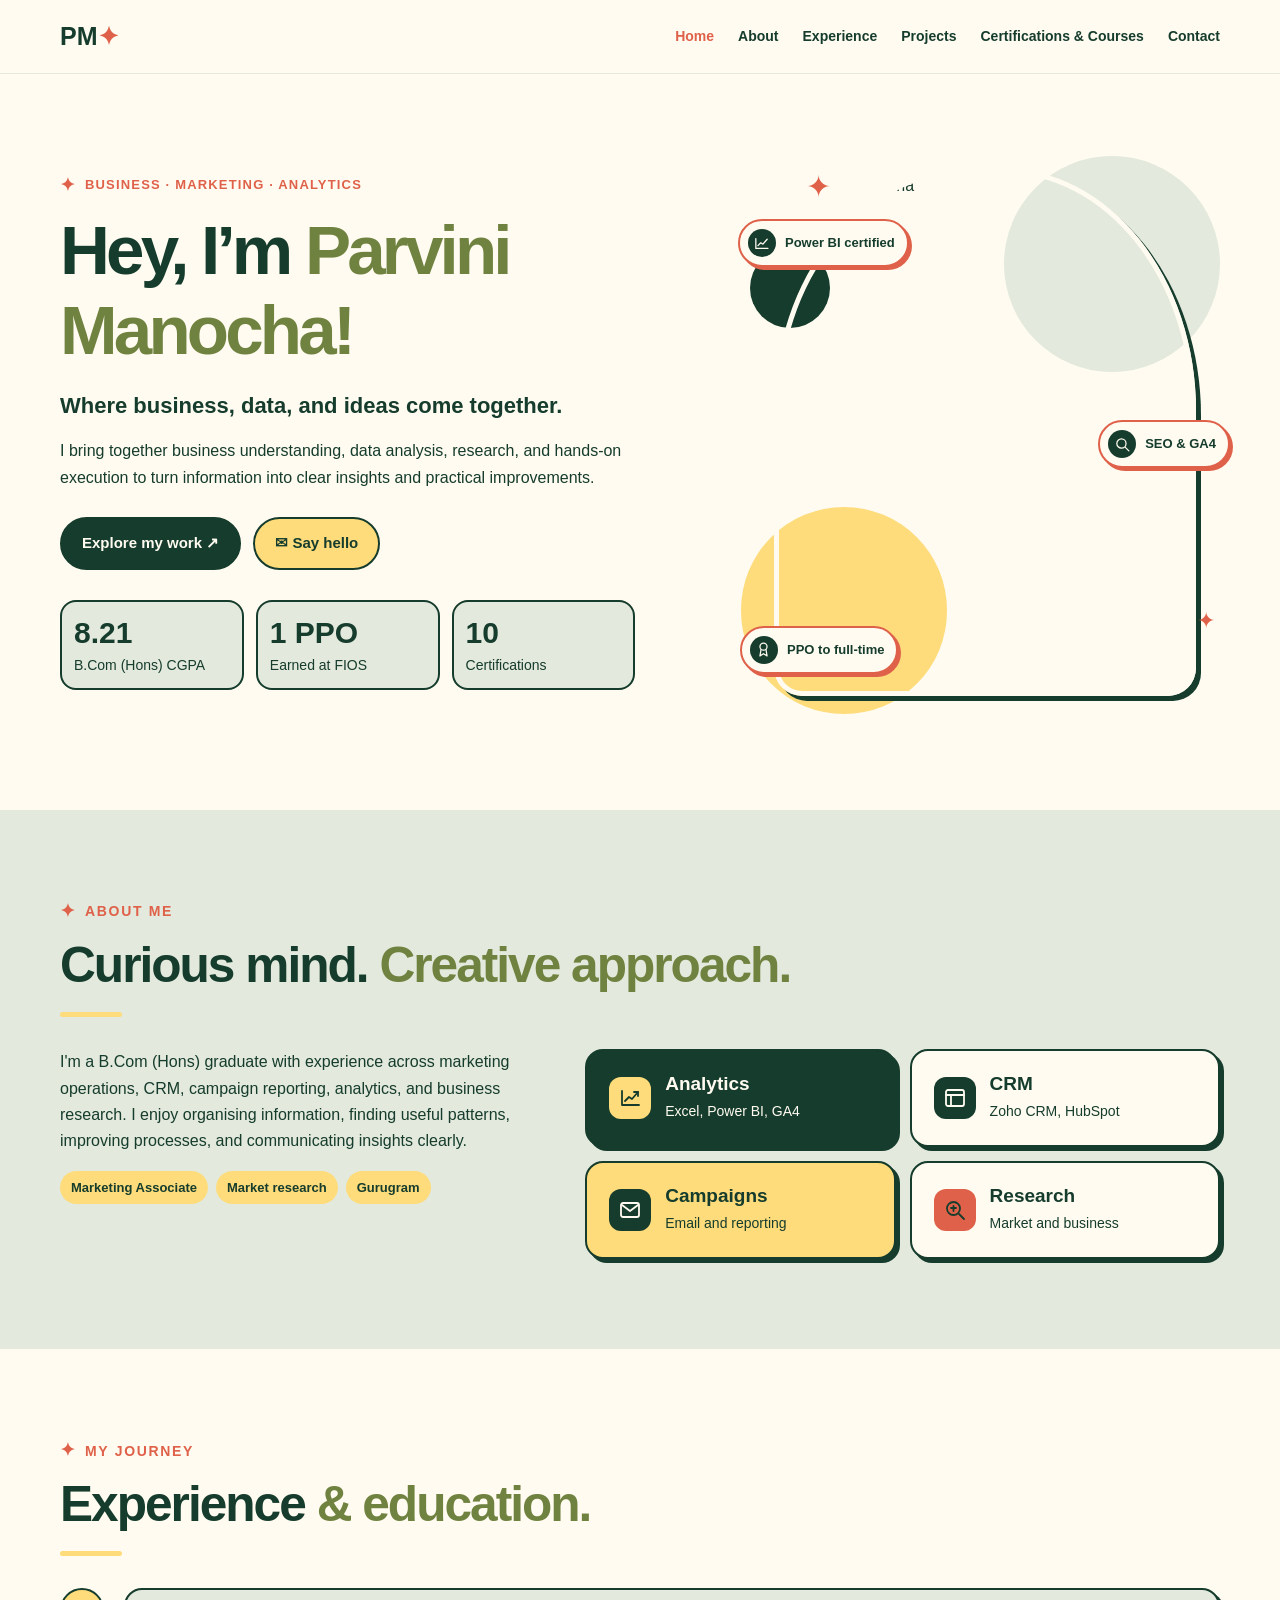
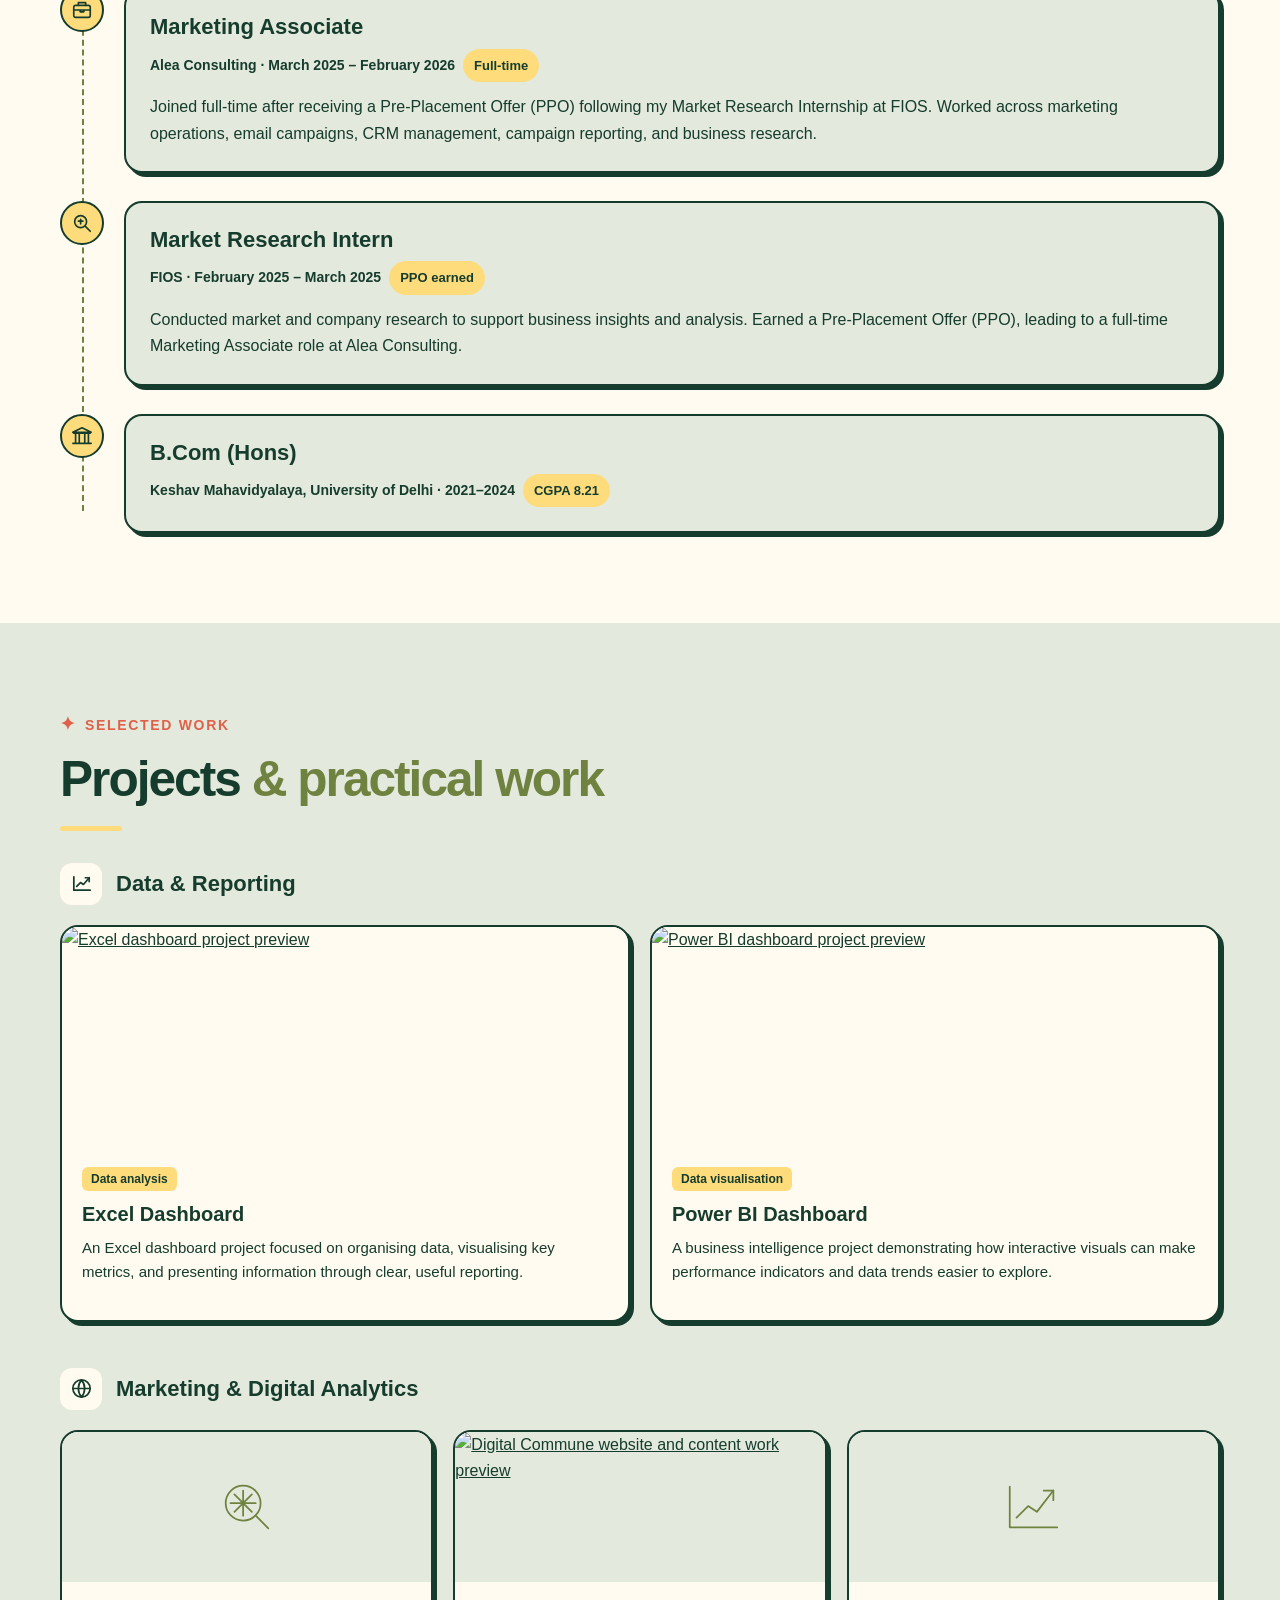
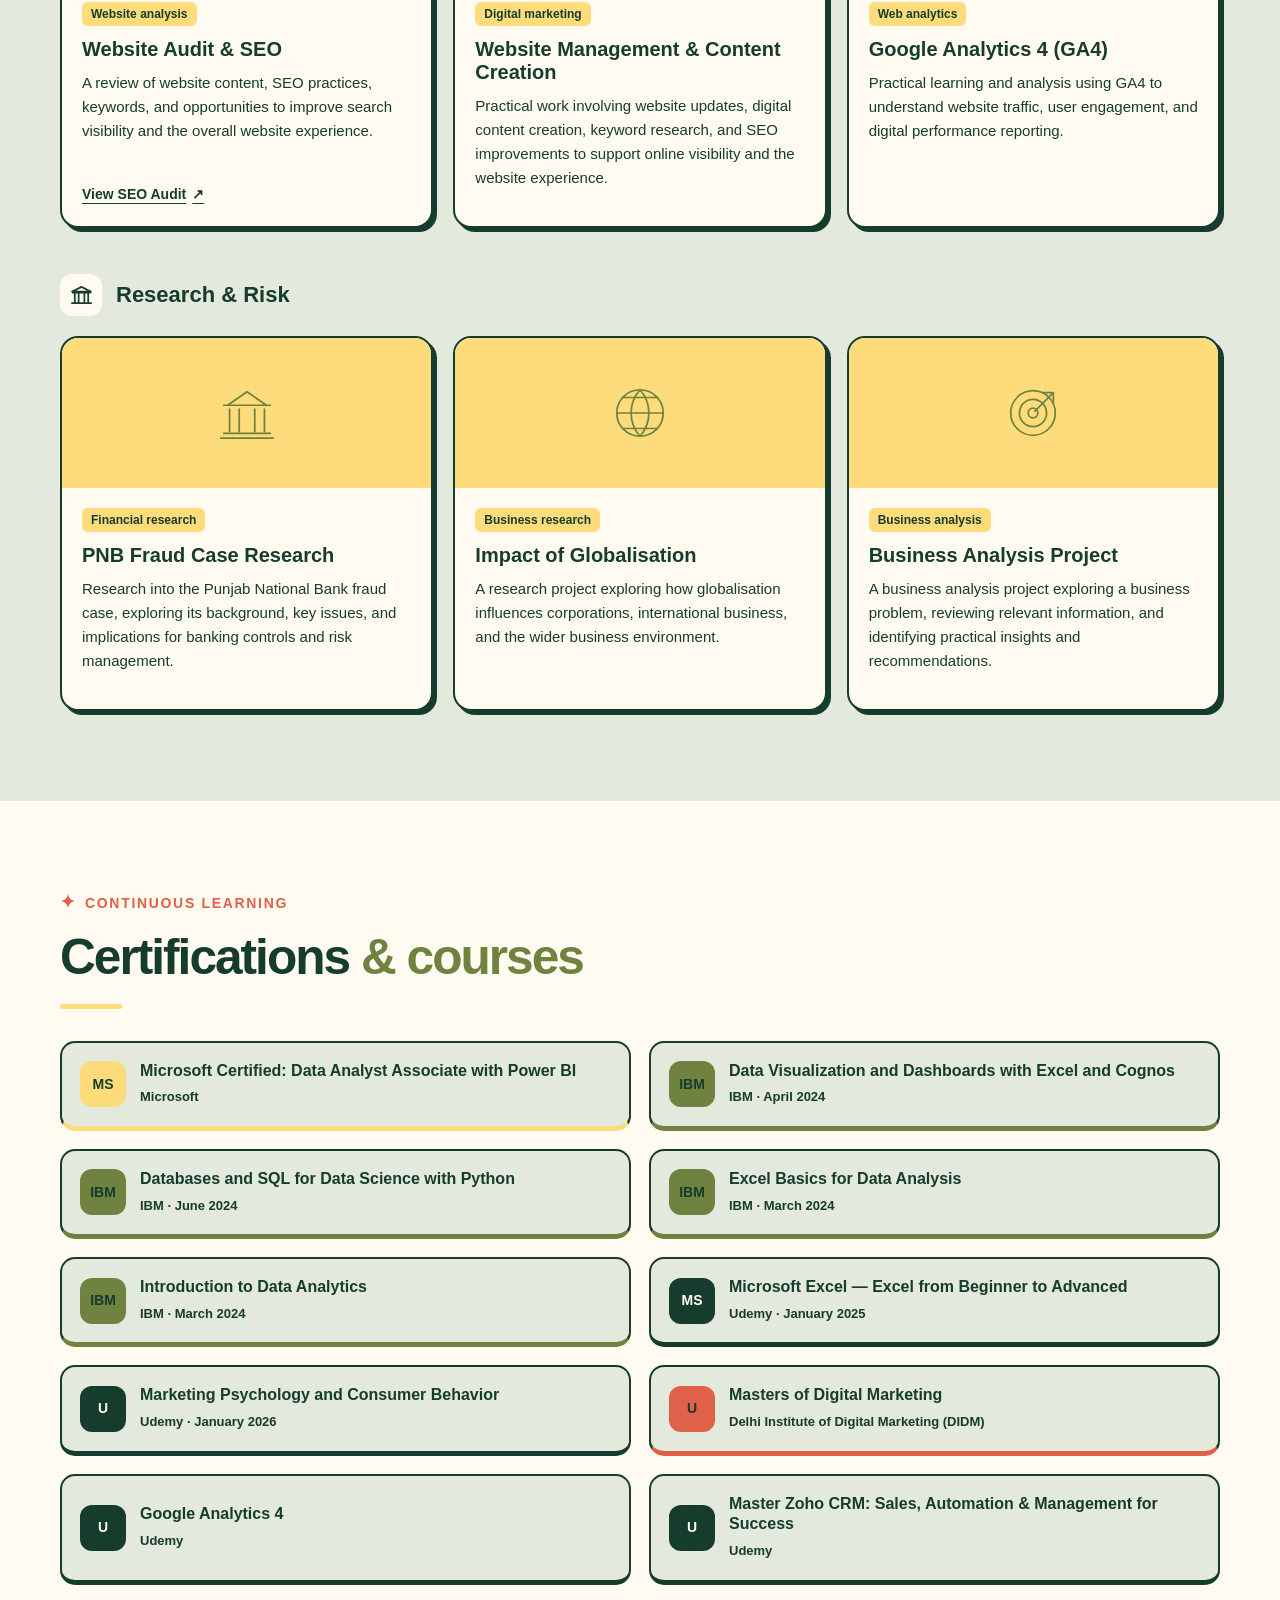
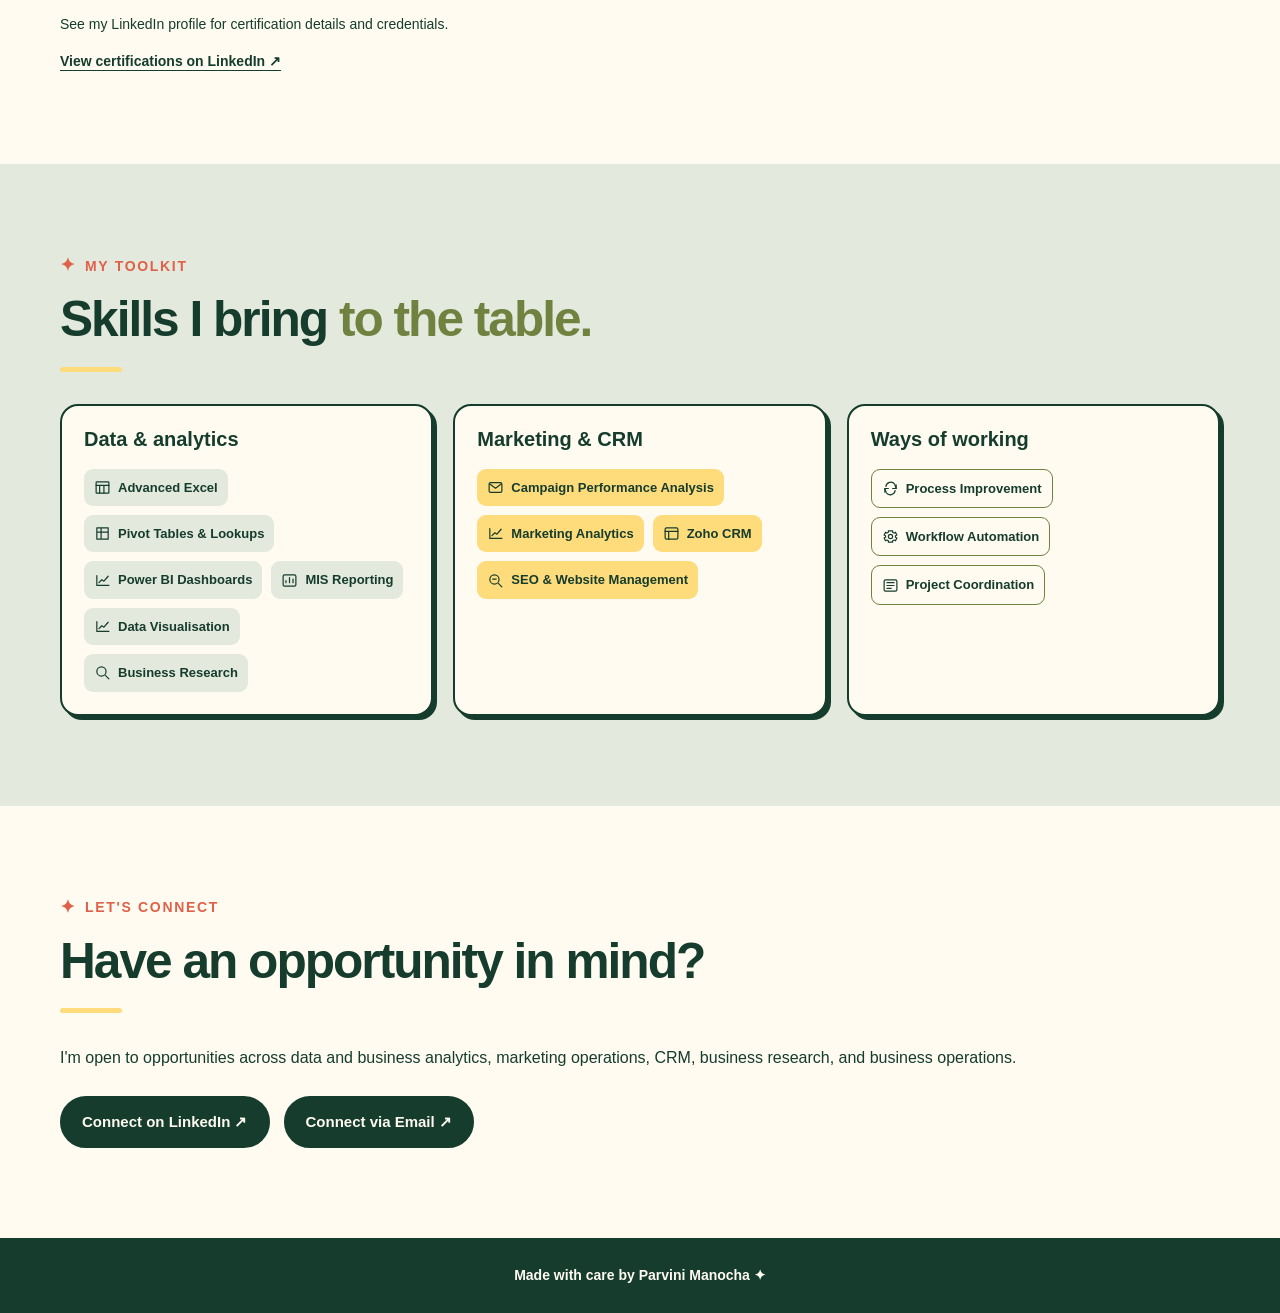
==== commit ee045456: "Keep contact content inside the sage contact card" ====
--- a/index.html
+++ b/index.html
@@ -213,12 +213,14 @@
     </section>
 
     <section id="contact" class="section contact">
-      <p class="eyebrow">LET'S CONNECT</p>
-      <h2>Have an opportunity in mind?</h2>
-      <p>I'm open to opportunities across data and business analytics, marketing operations, CRM, business research, and business operations.</p>
-      <div class="contact-buttons">
-        <a class="button" href="https://www.linkedin.com/in/parvini-manocha-0aa1762b6/" target="_blank" rel="noopener noreferrer">Connect on LinkedIn ↗</a>
-        <a class="button" href="mailto:parvinimanocha@gmail.com">Connect via Email ↗</a>
+      <div class="contact-card">
+        <p class="eyebrow">LET'S CONNECT</p>
+        <h2>Have an opportunity in mind?</h2>
+        <p>I'm open to opportunities across data and business analytics, marketing operations, CRM, business research, and business operations.</p>
+        <div class="contact-buttons">
+          <a class="button" href="https://www.linkedin.com/in/parvini-manocha-0aa1762b6/" target="_blank" rel="noopener noreferrer">Connect on LinkedIn ↗</a>
+          <a class="button" href="mailto:parvinimanocha@gmail.com">Connect via Email ↗</a>
+        </div>
       </div>
     </section>
   </main>
